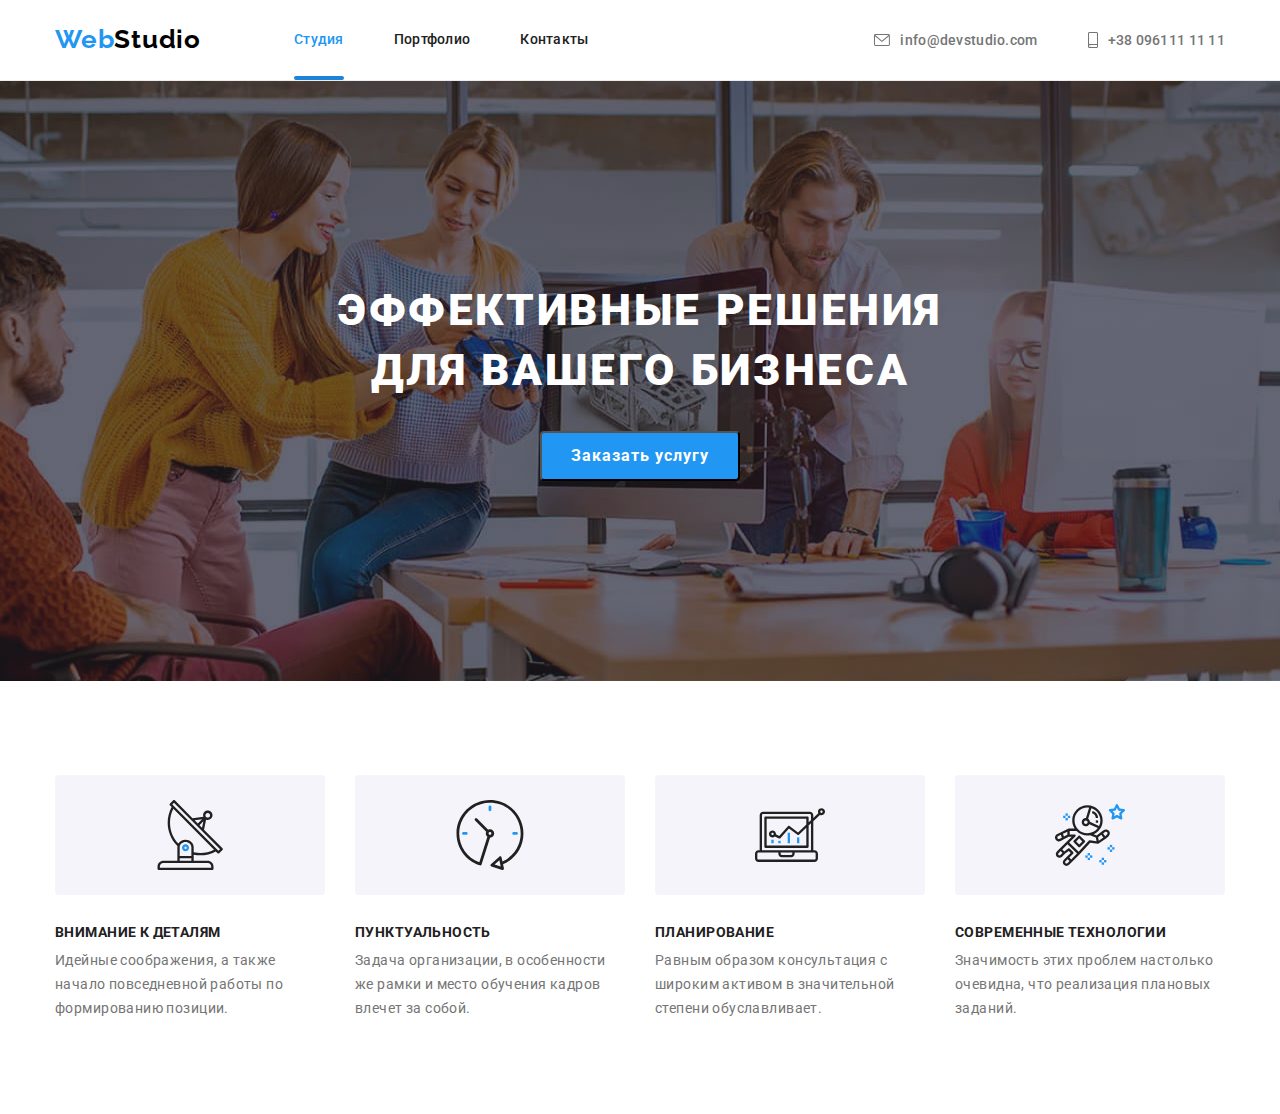
==== index.html @ c1d928cc "Save" ====
<!DOCTYPE html>
<html lang="en">
  <head>
    <meta charset="UTF-8" />
    <meta http-equiv="X-UA-Compatible" content="IE=edge" />
    <meta name="viewport" content="width=device-width, initial-scale=1.0" />
    <title>Студия</title>

    <!-- Стили шрифта -->

    <link rel="preconnect" href="https://fonts.googleapis.com" />
    <link rel="preconnect" href="https://fonts.gstatic.com" crossorigin />
    <link
      href="https://fonts.googleapis.com/css2?family=Raleway:wght@700&family=Roboto:wght@400;500;700;900&display=swap"
      rel="stylesheet"
    />

    <link rel="stylesheet" href="./css/main.min.css" />
    <!-- Стили шрифта -->
  </head>
  <body>
    <header class="header">
      <div class="header__box container">
        <a class="header__website" href="./index.html"
          >Web<span class="header__logo">Studio</span></a
        >
        <button
          class="menu-btn"
          type="button"
          aria-label="кнопка меню"
          aria-expanded="false"
          data-menu-button
        >
          <svg class="menu-btn__icon" width="44" height="44">
            <use
              class="menu-btn__icon-open"
              href="./images/icons.svg#icon-menu"
            ></use>
            <use
              class="menu-btn__icon-close"
              href="./images/icons.svg#icon-close"
            ></use>
          </svg>
        </button>
        <nav class="site-nav">
          <ul class="site-nav__list">
            <li class="site-nav__item">
              <a class="site-nav__link current" href="./index.html">Студия</a>
            </li>
            <li class="site-nav__item">
              <a class="site-nav__link" href="./portfolio.html">Портфолио</a>
            </li>
            <li class="site-nav__item">
              <a class="site-nav__link" href="Контакты">Контакты</a>
            </li>
          </ul>
        </nav>
        <ul class="site-nav__wrapper">
          <li class="site-nav__contacts">
            <a class="site-nav__contact--info" href="mailto:info@devstudio.com">
              <svg class="site-nav__contact--icon" width="16px" height="12px">
                <use href="./images/icons.svg#icon-envelope"></use></svg
              >info@devstudio.com</a
            >
          </li>
          <li class="corection">
            <a class="site-nav__contact--info" href="tel:+380961111111">
              <svg class="site-nav__contact--icon" width="10px" height="16px">
                <use href="./images/icons.svg#icon-smartphone"></use>
              </svg>
              +38 096111 11 11</a
            >
          </li>
        </ul>
      </div>
    </header>
    <main>
      <section class="hero hero-image">
        <h1 class="hero__txt">Эффективные решения для вашего бизнеса</h1>
        <button type="button" class="hero__button" data-modal-open>
          Заказать услугу
        </button>
      </section>

      <section class="main">
        <div class="container">
          <ul class="main__list">
            <li class="main__item">
              <a class="main__thumb">
                <svg class="main__icon">
                  <use href="./images/icons.svg#icon-group"></use>
                </svg>
              </a>
              <h3 class="main__title">Внимание к деталям</h3>
              <p class="main__description">
                Идейные соображения, а также начало повседневной работы по
                формированию позиции.
              </p>
            </li>
            <li class="main__item">
              <a class="main__thumb">
                <svg class="main__icon">
                  <use href="./images/icons.svg#icon-clock"></use>
                </svg>
              </a>
              <h3 class="main__title">Пунктуальность</h3>
              <p class="main__description">
                Задача организации, в особенности же рамки и место обучения
                кадров влечет за собой.
              </p>
            </li>
            <li class="main__item">
              <a class="main__thumb">
                <svg class="main__icon">
                  <use href="./images/icons.svg#icon-diagram-1"></use>
                </svg>
              </a>
              <h3 class="main__title">Планирование</h3>
              <p class="main__description">
                Равным образом консультация с широким активом в значительной
                степени обуславливает.
              </p>
            </li>
            <li class="main__item">
              <a class="main__thumb">
                <svg class="main__icon">
                  <use href="./images/icons.svg#icon-astronaut-1"></use>
                </svg>
              </a>
              <h3 class="main__title">Современные технологии</h3>
              <p class="main__description">
                Значимость этих проблем настолько очевидна, что реализация
                плановых заданий.
              </p>
            </li>
          </ul>
        </div>
      </section>

      <!-- <section class="what-doing section1">
        <div class="container">
          <h2 class="what-doing__title">Чем мы занимаемся</h2>
          <ul class="what-doing__list">
            <li class="what-doing__item">
              <div class="what-doing__box">
                <img
                  class="images"
                  src="./images/box1.jpg "
                  width="370"
                  height="294"
                  alt="Пример1"
                />
                <div class="what-doing__wrapper">
                  <h2 class="what-doing__meta">Десктопные приложения</h2>
                </div>
              </div>
            </li>
            <li class="what-doing__item">
              <div class="what-doing__box">
                <img
                  src="./images/box2.jpg"
                  width="370"
                  height="294"
                  alt="пример2"
                />
                <div class="what-doing__wrapper">
                  <h2 class="what-doing__meta">Мобильные приложения</h2>
                </div>
              </div>
            </li>
            <li class="what-doing__item">
              <div class="what-doing__box">
                <img
                  src="./images/box3.jpg"
                  width="370"
                  height="294"
                  alt="пример3"
                />
                <div class="what-doing__wrapper">
                  <h2 class="what-doing__meta">Дизайнерские решения</h2>
                </div>
              </div>
            </li>
          </ul>
        </div>
      </section> -->
      <!-- <section class="section team">
        <div class="container">
          <h2 class="team__title">Наша Команда</h2>
          <ul class="team__list">
            <li class="team__item">
              <img
                src="./images/img1.jpg"
                width="270"
                height="260"
                alt="Портфолио1"
              />
              <div class="team__box">
                <h3 class="team__name">Игорь Демьяненко</h3>
                <p class="team__skill">Product Desinger</p>
                <ul class="team__card">
                  <li class="team-card__item">
                    <a href="" class="team-card__link">
                      <svg class="team-card__icons">
                        <use href="./images/icons.svg#icon-instagram"></use>
                      </svg>
                    </a>
                  </li>
                  <li class="team-card__item">
                    <a href="" class="team-card__link">
                      <svg class="team-card__icons">
                        <use href="./images/icons.svg#icon-twitter"></use>
                      </svg>
                    </a>
                  </li>
                  <li class="team-card__item">
                    <a href="" class="team-card__link">
                      <svg class="team-card__icons">
                        <use href="./images/icons.svg#icon-facebook"></use>
                      </svg>
                    </a>
                  </li>
                  <li class="team-card__item">
                    <a href="" class="team-card__link">
                      <svg class="team-card__icons">
                        <use href="./images/icons.svg#icon-linkedin"></use>
                      </svg>
                    </a>
                  </li>
                </ul>
              </div>
            </li>
            <li class="team__item">
              <img
                src="./images/img.jpg"
                width="270"
                height="260"
                alt="портфолио2"
              />
              <div class="team__box">
                <h3 class="team__name">Ольга Репина</h3>
                <p class="team__skill">Frontend Developer</p>
                <ul class="team__card">
                  <li class="team-card__item">
                    <a href="" class="team-card__link">
                      <svg class="team-card__icons">
                        <use href="./images/icons.svg#icon-instagram"></use>
                      </svg>
                    </a>
                  </li>
                  <li class="team-card__item">
                    <a href="" class="team-card__link">
                      <svg class="team-card__icons">
                        <use href="./images/icons.svg#icon-twitter"></use>
                      </svg>
                    </a>
                  </li>
                  <li class="team-card__item">
                    <a href="" class="team-card__link">
                      <svg class="team-card__icons">
                        <use href="./images/icons.svg#icon-facebook"></use>
                      </svg>
                    </a>
                  </li>
                  <li class="team-card__item">
                    <a href="" class="team-card__link">
                      <svg class="team-card__icons">
                        <use href="./images/icons.svg#icon-linkedin"></use>
                      </svg>
                    </a>
                  </li>
                </ul>
              </div>
            </li>
            <li class="team__item">
              <img
                src="./images/img2.jpg"
                width="270"
                height="260"
                alt="Портфолио3"
              />
              <div class="team__box">
                <h3 class="team__name">Николай Тарасов</h3>
                <p class="team__skill">Marketing</p>
                <ul class="team__card">
                  <li class="team-card__item">
                    <a href="" class="team-card__link">
                      <svg class="team-card__icons">
                        <use href="./images/icons.svg#icon-instagram"></use>
                      </svg>
                    </a>
                  </li>
                  <li class="team-card__item">
                    <a href="" class="team-card__link">
                      <svg class="team-card__icons">
                        <use href="./images/icons.svg#icon-twitter"></use>
                      </svg>
                    </a>
                  </li>
                  <li class="team-card__item">
                    <a href="" class="team-card__link">
                      <svg class="team-card__icons">
                        <use href="./images/icons.svg#icon-facebook"></use>
                      </svg>
                    </a>
                  </li>
                  <li class="team-card__item">
                    <a href="" class="team-card__link">
                      <svg class="team-card__icons">
                        <use href="./images/icons.svg#icon-linkedin"></use>
                      </svg>
                    </a>
                  </li>
                </ul>
              </div>
            </li>
            <li class="team__item">
              <img
                src="./images/img3.jpg"
                width="270"
                height="260"
                alt="портфолио4"
              />
              <div class="team__box">
                <h3 class="team__name">Михаил Ермакoв</h3>
                <p class="team__skill">UI Designer</p>
                <ul class="team__card">
                  <li class="team-card__item">
                    <a href="" class="team-card__link">
                      <svg class="team-card__icons">
                        <use href="./images/icons.svg#icon-instagram"></use>
                      </svg>
                    </a>
                  </li>
                  <li class="team-card__item">
                    <a href="" class="team-card__link">
                      <svg class="team-card__icons">
                        <use href="./images/icons.svg#icon-twitter"></use>
                      </svg>
                    </a>
                  </li>
                  <li class="team-card__item">
                    <a href="" class="team-card__link">
                      <svg class="team-card__icons">
                        <use href="./images/icons.svg#icon-facebook"></use>
                      </svg>
                    </a>
                  </li>
                  <li class="team-card__item">
                    <a href="" class="team-card__link">
                      <svg class="team-card__icons">
                        <use href="./images/icons.svg#icon-linkedin"></use>
                      </svg>
                    </a>
                  </li>
                </ul>
              </div>
            </li>
          </ul>
        </div>
      </section> -->
      <!-- <section class="cliens company">
        <div class="container">
          <h2 class="company__title">Постоянные клиенты</h2>
          <ul class="company__list">
            <li class="company__item">
              <a class="company__link">
                <svg class="company__icon">
                  <use href="./images/icons.svg#icon-company1"></use></svg
              ></a>
            </li>
            <li class="company__item">
              <a class="company__link"
                ><svg class="company__icon">
                  <use href="./images/icons.svg#icon-company2"></use>
                </svg>
              </a>
            </li>
            <li class="company__item">
              <a class="company__link"
                ><svg class="company__icon">
                  <use href="./images/icons.svg#icon-company3"></use></svg
              ></a>
            </li>
            <li class="company__item">
              <a class="company__link"
                ><svg class="company__icon">
                  <use href="./images/icons.svg#icon-company4"></use></svg
              ></a>
            </li>
            <li class="company__item">
              <a class="company__link"
                ><svg class="company__icon">
                  <use href="./images/icons.svg#icon-company5"></use></svg
              ></a>
            </li>
            <li class="company__item">
              <a class="company__link">
                <svg class="company__icon">
                  <use href="./images/icons.svg#icon-company6"></use></svg
              ></a>
            </li>
          </ul>
        </div>
      </section> -->
    </main>
    <!-- <footer class="footer">
      <div class="footer-container">
        <div class="footer-nav">
          <a class="footer-nav__website" href="./index.html"
            >Web<span class="footer-nav__logo">Studio</span></a
          >

          <address class="adress">
            <p class="adress__location">г. Киев, пр-т Леси Украинки, 26</p>
            <ul class="adress__list">
              <li class="adress__item">
                <a class="adress__contact-info" href="mailto:info@example.com">
                  info@example.com</a
                >
              </li>
              <li class="adress__item">
                <a class="adress__contact-info" href="tel:+380991111111">
                  +38 099 111 11 11</a
                >
              </li>
            </ul>
          </address>
        </div>
        <div class="footer-join">
          <h2 class="footer__title">Присоединяйтесь</h2>
          <ul class="footer__item">
            <li class="footer__list">
              <a href="" class="footer__link">
                <svg class="footer__logo">
                  <use href="./images/icons.svg#icon-instagram"></use></svg
              ></a>
            </li>
            <li class="footer__list">
              <a href="" class="footer__link">
                <svg class="footer__logo">
                  <use href="./images/icons.svg#icon-twitter"></use></svg
              ></a>
            </li>
            <li class="footer__list">
              <a href="" class="footer__link">
                <svg class="footer__logo">
                  <use href="./images/icons.svg#icon-facebook"></use></svg
              ></a>
            </li>
            <li class="footer__list">
              <a href="" class="footer__link">
                <svg class="footer__logo">
                  <use href="./images/icons.svg#icon-linkedin"></use></svg
              ></a>
            </li>
          </ul>
        </div>
        <div class="section-sub">
          <h2 class="sub__title">Подпишитесь на рассылку</h2>
          <form class="sub__list-mail">
            <input
              type="text"
              class="sub__input"
              name="email"
              placeholder="E-mail"
            />

            <button type="submit" class="mail-btn">
              Подписаться
              <svg class="icon-send">
                <use href="./images/icons.svg#icon-send"></use>
              </svg>
            </button>
          </form>
        </div>
      </div>
    </footer> -->

    <!-- <div class="backdrop is-hidden" data-modal>
      <div class="modal">
        <button data-modal-close type="button" class="exit-btn">
          <svg class="ex-btn">
            <use href="./images/icons.svg#close-black-18dp-2-1-1"></use>
          </svg>
        </button>
        <form class="form">
          <p class="form-text">Оставьте свои данные, мы вам перезвоним</p>

          <label class="form-wrapper">
            <span class="form-label">Имя</span>
            <svg class="form-image">
              <use href="./images/icons.svg#person-black"></use>
            </svg>
            <input class="form-input" type="text" name="name" placeholder=" " />
          </label>

          <label class="form-wrapper">
            <span class="form-label">Телефон</span>
            <svg class="form-image">
              <use href="./images/icons.svg#phone-black"></use>
            </svg>
            <input class="form-input" type="tel" name="tel" placeholder=" " />
          </label>

          <label class="form-wrapper">
            <span class="form-label">Почта</span>
            <svg class="form-image">
              <use href="./images/icons.svg#email-black"></use>
            </svg>
            <input
              type="email"
              class="form-input"
              name="mail"
              placeholder=" "
            />
          </label>

          <label class="form-wrapper">
            <span class="form-label">Комментарий</span>
            <textarea
              class="textarea form-input"
              name="comments"
              rows="5"
              placeholder="Введите текст"
            ></textarea>
          </label>

          <label class="checkbox-label"
            ><input class="checkbox" type="checkbox" />
            <span class="checkbox-icon"></span>
            <span class="checkbox-style checkbox__description"
              >Соглашаюсь с рассылкой и принимаю</span
            >
            <span class="checkbox-color checkbox__description"
              >Условия договора</span
            >
          </label>

          <button class="btn-submit" type="submit">
            <span>Отправить</span>
          </button>
        </form>
      </div>
    </div> -->
    <div class="mobile-overlay" data-menu>
      <div class="mobile-menu">
        <nav class="mobile-nav">
          <ul class="mobile-nav_list">
            <li class="mobile-nav__item">
              <a class="mobile-nav__link current" href="./index.html">Студия</a>
            </li>
            <li class="mobile-nav__item">
              <a class="mobile-nav__link" href="./portfolio.html">Портфолио</a>
            </li>
            <li class="mobile-nav__item">
              <a class="mobile-nav__link" href="Контакты">Контакты</a>
            </li>
          </ul>
        </nav>
        <div class="mobile-contacts">
          <a class="mobile-contacts__link" href="tel:+380961111111"
            >+38 096 111 11 11</a
          >
          <a
            class="mobile-contacts__link mobile-contacts__email"
            href="mailto:info@devstudio.com"
            >info@devstudio.com</a
          >
        </div>
        <div>
          <a
            href=""
            class="mobile-menu__social-link mobile-menu__social-link-before"
            >Instagram</a
          >
          <a
            href=""
            class="mobile-menu__social-link mobile-menu__social-link-before"
            >Twitter</a
          >
          <a
            href=""
            class="mobile-menu__social-link mobile-menu__social-link-before"
            >Facebook</a
          >
          <a href="" class="mobile-menu__social-link">Linkedin</a>
        </div>
      </div>
    </div>

    <script src="./js/modal.js"></script>
    <script src="./js/open-close.js"></script>
  </body>
  <!--  -->
</html>
---- css/main.min.css ----
/*! modern-normalize v1.1.0 | MIT License | https://github.com/sindresorhus/modern-normalize */*,::before,::after{box-sizing:border-box}html{line-height:1.15;-webkit-text-size-adjust:100%;-moz-tab-size:4;tab-size:4}body{margin:0;font-family:system-ui,-apple-system,"Segoe UI",Roboto,Helvetica,Arial,sans-serif,"Apple Color Emoji","Segoe UI Emoji"}hr{height:0;color:inherit}abbr[title]{text-decoration:underline dotted}b,strong{font-weight:bolder}code,kbd,samp,pre{font-family:ui-monospace, SFMono-Regular, Consolas, 'Liberation Mono', Menlo, monospace;font-size:1em}small{font-size:80%}sub,sup{font-size:75%;line-height:0;position:relative;vertical-align:baseline}sub{bottom:-0.25em}sup{top:-0.5em}table{text-indent:0;border-color:inherit}button,input,optgroup,select,textarea{font-family:inherit;font-size:100%;line-height:1.15;margin:0}button,select{text-transform:none}button,[type='button'],[type='reset'],[type='submit']{-webkit-appearance:button}::-moz-focus-inner{border-style:none;padding:0}:-moz-focusring{outline:1px dotted ButtonText}:-moz-ui-invalid{box-shadow:none}legend{padding:0}progress{vertical-align:baseline}::-webkit-inner-spin-button,::-webkit-outer-spin-button{height:auto}[type='search']{-webkit-appearance:textfield;outline-offset:-2px}::-webkit-search-decoration{-webkit-appearance:none}::-webkit-file-upload-button{-webkit-appearance:button;font:inherit}summary{display:list-item}h1,h2,h3,h4,p,ul,body{margin:0px;padding:0px}img{display:block}ul{list-style-type:none}a{text-decoration:none}input,textarea{outline:none}body{font-family:"Roboto",sans-serif;font-weight:400;color:#757575}@media screen and (min-width: 0px) and (max-width: 767px){.site-nav{display:none}}@media screen and (min-width: 768px){.site-nav{margin-left:88px}}@media screen and (min-width: 1200px){.site-nav{margin-left:93px}}@media screen and (min-width: 0px) and (max-width: 767px){.site-nav__wrapper{display:none}}@media screen and (min-width: 768px) and (max-width: 1199px){.site-nav__wrapper{display:flex;flex-direction:column;margin-left:auto}}@media screen and (min-width: 1200px){.site-nav__wrapper{display:flex;align-items:center;margin-left:auto}}.site-nav__contacts{margin-left:auto}.site-nav__contact--icon{margin-right:10px;cursor:pointer;fill:currentColor}.site-nav__list{display:flex;align-items:center}.site-nav__item{position:relative;margin-right:50px}.site-nav__item:last-child{margin-right:0}.site-nav__contact--info{display:inline-flex;font-weight:500;letter-spacing:0.02em;color:#757575;align-items:center;transition:color 250ms cubic-bezier(0.4, 0, 0.2, 1)}@media screen and (min-width: 768px){.site-nav__contact--info{font-size:12px;line-height:calc(12 / 14)}}@media screen and (min-width: 1200px){.site-nav__contact--info{display:inline-flex;padding-top:32px;padding-bottom:32px;font-size:14px;line-height:calc(14 / 16)}}.site-nav__contact--info:hover,.site-nav__contact--info:active{color:#2196f3}@media screen and (min-width: 768px) and (max-width: 1199px){.corection{padding-top:10px}}@media screen and (min-width: 1200px){.corection{margin-left:50px}}.site-nav__link.current::before{position:absolute;bottom:-1%;content:'';display:inline-block;background-color:#1c84d8;color:#2196f3;border-radius:2px;width:100%;height:4px}.site-nav__link.current{color:#2196f3}.site-nav__link{position:relative;text-decoration:none;font-weight:500;font-size:14px;line-height:1.1;letter-spacing:0.02em;color:#212121;display:block;padding-top:32px;padding-bottom:32px;transition:color 250ms cubic-bezier(0.4, 0, 0.2, 1)}.site-nav__link:focus{color:#2196f3}.site-nav__link:hover{color:#2196f3}.site-nav__link:active{color:#2196f3}@media screen and (min-width: 0px) and (max-width: 767px){.hero-image{background-image:linear-gradient(to right, rgba(47,48,58,0.4), rgba(47,48,58,0.4)),url(../images/background480.jpg);background-color:#757575;background-repeat:no-repeat;background-position:center;background-size:cover}}@media screen and (min-width: 768px){.hero-image{background-image:linear-gradient(to right, rgba(47,48,58,0.4), rgba(47,48,58,0.4)),url(../images/background768.jpg);background-color:#757575;background-repeat:no-repeat;background-position:center;background-size:cover}}@media screen and (min-width: 1200px){.hero-image{background-image:linear-gradient(to right, rgba(47,48,58,0.4), rgba(47,48,58,0.4)),url(../images/background.jpg);background-color:#757575}}.hero{max-width:1600px;padding-top:200px;padding-bottom:200px;margin-left:auto;margin-right:auto}.hero__txt{font-weight:900;text-align:center;letter-spacing:0.06em;text-transform:uppercase;color:#fff;max-width:696px;margin:auto}@media screen and (min-width: 0px) and (max-width: 767px){.hero__txt{width:360px;font-size:26px;line-height:calc(42 / 26)}}@media screen and (min-width: 768px){.hero__txt{width:360px;font-size:26px;line-height:calc(42 / 26)}}@media screen and (min-width: 1200px){.hero__txt{width:696px;font-size:44px;line-height:1.36}}.hero__button{font-weight:700;font-size:16px;line-height:1.6;text-align:center;display:block;letter-spacing:0.06em;background:#2196f3;color:#fff;border-radius:4px;margin-left:auto;margin-right:auto;margin-top:30px;width:200px;height:50px;transition:background-color 250ms cubic-bezier(0.4, 0, 0.2, 1),box-shadow 250ms cubic-bezier(0.4, 0, 0.2, 1);cursor:pointer}.hero__button:hover,.hero__button:focus{background:#1c84d8}.main__description{font-weight:400;font-size:14px;line-height:1.7;letter-spacing:0.03em;color:#757575}@media screen and (min-width: 480px){.main__description{margin-bottom:30px}.main__description:last-child{margin-bottom:0px}}.main__title{display:block;text-transform:uppercase;font-weight:700;font-size:14px;line-height:1.1;letter-spacing:0.03em;margin-bottom:9px;color:#212121}@media screen and (min-width: 0px) and (max-width: 767px){.main__title{text-align:center}}@media screen and (min-width: 0px) and (max-width: 767px){.main{padding-top:30px;padding-bottom:60px}}@media screen and (min-width: 768px){.main{padding-top:60px;padding-bottom:60px}}@media screen and (min-width: 1200px){.main{padding-top:94px;padding-bottom:94px}}@media screen and (min-width: 480px){.main__list{justify-content:center}}@media screen and (min-width: 768px){.main__list{display:flex;flex-wrap:wrap;justify-content:center}}@media screen and (min-width: 1200px){.main__list{display:flex}}.main__thumb{margin-bottom:30px;align-items:center;justify-content:center;background:#f5f4fa;border-radius:4px}@media screen and (min-width: 0px) and (max-width: 767px){.main__thumb{display:flex;width:100%;height:120px;margin-top:30px}}@media screen and (min-width: 768px){.main__thumb{width:354px;height:120px;display:flex}}@media screen and (min-width: 1200px){.main__thumb{width:270px;height:120px;display:flex}}.main__icon{width:70px;height:70px}@media screen and (min-width: 768px) and (max-width: 1199px){.main__item{width:354px;margin-right:30px}.main__item:nth-child(2){margin-right:0px}.main__item:last-child{margin-right:0px}}@media screen and (min-width: 1200px){.main__item{width:270px;margin-right:30px}.main__item:last-child{margin-right:0px}}.main-container{padding-top:94px;padding-bottom:94px}.btn-submit{display:block;width:200px;height:50px;font-family:"Roboto",sans-serif;font-weight:700;font-size:16px;line-height:1.87;align-items:center;justify-content:center;letter-spacing:0.06em;color:#fff;background:#2196f3;box-shadow:0px 4px 4px rgba(0,0,0,0.15);border-radius:4px;margin-left:auto;margin-right:auto;transition:background-color 250ms cubic-bezier(0.4, 0, 0.2, 1),box-shadow 250ms cubic-bezier(0.4, 0, 0.2, 1);cursor:pointer}.btn-submit:hover,.btn-submit:focus{background:#1c84d8}.exit-btn{position:absolute;top:8px;right:8px;width:30px;height:30px;background:#ffffff;border:1px solid rgba(0,0,0,0.1);box-sizing:border-box;border-radius:50%;cursor:pointer;background-repeat:no-repeat;background-position:center;display:flex;align-items:center}.exit-btn:hover,.exit-btn:focus{fill:#2196f3}.ex-btn{height:18px;width:18px;transition:fill 250ms cubic-bezier(0.4, 0, 0.2, 1)}.btn{font-weight:700;font-size:16px;line-height:1.6;text-align:center;display:block;letter-spacing:0.06em;background:#2196f3;color:#fff;border-radius:4px;margin-left:auto;margin-right:auto;margin-top:30px;width:200px;height:50px;transition:background-color 250ms cubic-bezier(0.4, 0, 0.2, 1),box-shadow 250ms cubic-bezier(0.4, 0, 0.2, 1);cursor:pointer}.btn:hover,.btn:focus{background:#1c84d8}.mail-btn{position:relative;width:200px;height:50px;font-weight:700;font-size:16px;line-height:1.6;letter-spacing:0.06em;background:#2196f3;color:#fff;border-radius:4px;margin-left:12px;transition:background-color 250ms cubic-bezier(0.4, 0, 0.2, 1),box-shadow 250ms cubic-bezier(0.4, 0, 0.2, 1);cursor:pointer;display:inline-flex;align-items:center;justify-content:center}.mail-btn:hover,.mail-btn:focus{background:#1c84d8}.backdrop{position:fixed;top:0;left:0;width:100%;height:100%;background-color:rgba(0,0,0,0.2);transition:opacity 250ms cubic-bezier(0.4, 0, 0.2, 1),visibility 250ms cubic-bezier(0.4, 0, 0.2, 1)}.backdrop.is-hidden{visibility:hidden;opacity:0;pointer-events:none}.modal{position:absolute;top:50%;left:50%;transform:translate(-50%, -50%);width:528px;height:581px;background:#ffffff;box-shadow:0px 1px 3px rgba(0,0,0,0.12),0px 1px 1px rgba(0,0,0,0.14),0px 2px 1px rgba(0,0,0,0.2);border-radius:4px;padding:40px}.what-doing__list{display:flex}.what-doing__item{flex-basis:calc(100% / 3 - 30px)}.what-doing__item:not(:first-child){margin-left:30px}.what-doing__box{position:relative}.what-doing__wrapper{position:absolute;left:0;bottom:0;width:370px;height:70px;background:rgba(47,48,58,0.8);display:flex;justify-content:center;align-items:center}.what-doing__title{font-weight:700;font-size:36px;line-height:1.2;text-align:center;letter-spacing:0.03em;margin-bottom:50px;color:#212121}.what-doing__meta{font-family:"Roboto",sans-serif;font-weight:700;font-size:14px;line-height:1.1;letter-spacing:0.03em;text-transform:uppercase;margin-bottom:20px;color:#fff}.team__title{font-weight:700;font-size:36px;line-height:1.2;text-align:center;letter-spacing:0.03em;margin-bottom:50px;color:#212121}.team__list{background:#f5f4fa;display:flex}.team__name{font-weight:500;font-size:16px;line-height:1.2;text-align:center;letter-spacing:0.03em;margin-bottom:9px;color:#212121}.team__skill{text-align:center}.team-card__icons{width:20px;height:20px;cursor:pointer}.team__card{display:flex;margin-top:16px;width:206px;height:44px}.team-card__link{display:flex;align-items:center;justify-content:center;width:44px;height:44px;border-radius:50%;fill:#afb1b8;transition:background-color 250ms cubic-bezier(0.4, 0, 0.2, 1),fill 250ms cubic-bezier(0.4, 0, 0.2, 1)}.team-card__link:hover,.team-card__link:focus{background-color:#2196f3;fill:#fff}.team-card__item{width:44px;height:44px;margin-right:10px;border-radius:50% 50%;cursor:pointer}.team-card__item:last-child{margin-right:0}.team__box{padding:30px;border-radius:0px 0px 4px 4px}.team__item{background:#ffffff;box-shadow:0px 1px 3px rgba(0,0,0,0.12),0px 1px 1px rgba(0,0,0,0.14),0px 2px 1px rgba(0,0,0,0.2);border-radius:0px 0px 4px 4px}.team__item:not(:last-child){margin-right:30px}.company__title{font-weight:700;font-size:36px;line-height:1.2;text-align:center;letter-spacing:0.03em;margin-bottom:50px;color:#212121}.company__list{display:flex}.company__item{width:170px;height:92px;margin-right:30px;border:1px solid #afb1b8;box-sizing:border-box;border-radius:4px;fill:#afb1b8;cursor:pointer;display:flex;justify-content:center;align-items:center;transition:border-color 250ms cubic-bezier(0.4, 0, 0.2, 1)}.company__item:last-child{margin-right:0px}.company__item:hover,.company__item:focus{fill:#2196f3;border-color:#2196f3}.company__icon{width:106px;height:60px;color:currentColor;transition:fill 250ms cubic-bezier(0.4, 0, 0.2, 1)}.company__link{display:flex;width:100%;height:100%;justify-content:center;align-items:center;color:currentColor;cursor:pointer;transition:border-color 250ms cubic-bezier(0.4, 0, 0.2, 1)}.company__link:hover,.company__link:focus{fill:#2196f3;border-color:#2196f3}.owerlay-txt{position:absolute;top:0;left:0;display:flex;width:100%;height:100%;align-items:center;justify-content:center;font-family:"Roboto",sans-serif;font-weight:400;font-size:18px;line-height:1.55;letter-spacing:0.03em;padding:63px 24px;color:#fff;background-color:rgba(33,150,243,0.9);transform:translateY(100%);transition:transform 250ms cubic-bezier(0.4, 0, 0.2, 1)}.owerlay-thumb{position:relative;overflow:hidden}.container{padding-left:15px;padding-right:15px;margin-right:auto;margin-left:auto}@media screen and (min-width: 480px){.container{width:480px}}@media screen and (min-width: 768px){.container{width:768px}}@media screen and (min-width: 1200px){.container{width:1200px}}.cliens{padding-top:94px;padding-bottom:94px}.section1{padding-bottom:94px}.team{background:#f5f4fa;padding-top:94px;padding-bottom:94px}.header{border-bottom:1px solid #ececec}@media screen and (max-width: 767px){.header__box{display:flex;justify-content:space-between;align-items:center;padding-top:16px;padding-bottom:16px}}@media screen and (min-width: 768px){.header__box{align-items:center;display:flex}}.header__website{font-family:"Raleway",sans-serif;font-weight:700;font-size:26px;line-height:1.2;letter-spacing:0.03em;color:#2196f3}.header__logo{font-family:"Raleway",sans-serif;text-decoration:none;font-weight:700;font-size:26px;line-height:1.2;letter-spacing:0.03em;color:#000000}.adress__location{font-family:"Roboto",sans-serif;font-weight:400;font-size:14px;line-height:1.7;letter-spacing:0.03em;margin-bottom:9px;color:#fff}.adress{font-style:normal;margin-top:20px}.adress__list{margin-bottom:9px}.adress__list:last-child{margin-bottom:0px}.adress__item{margin-bottom:9px}.adress__item:last-child{margin-bottom:0px}.adress__contact-info{font-weight:400;font-size:14px;line-height:1.4;letter-spacing:0.02m;color:rgba(255,255,255,0.6);transition:color 250ms cubic-bezier(0.4, 0, 0.2, 1)}.adress__contact-info:hover,.adress__contact-info:focus{color:#2196f3}.footer__title{font-family:"Roboto",sans-serif;font-weight:700;font-size:14px;line-height:1.1;letter-spacing:0.03em;text-transform:uppercase;margin-bottom:20px;color:#fff}.footer{background:#2f303a;padding-top:60px;padding-bottom:60px}.footer-join{margin-left:70px}.footer-nav__website{font-family:"Raleway",sans-serif;font-weight:700;font-size:26px;line-height:1.2;letter-spacing:0.03em;color:#2196f3}.footer-nav__logo{font-family:"Raleway",sans-serif;text-decoration:none;font-weight:700;font-size:26px;line-height:0.8;letter-spacing:0.03em;color:#fff}.footer__item{display:flex;margin-top:20px}.footer__logo{width:20px;height:20px;display:block;fill:#fff}.footer__link{display:flex;justify-content:center;align-items:center;width:44px;height:44px;background:rgba(255,255,255,0.1);border-radius:50%;cursor:pointer;transition:background-color 250ms cubic-bezier(0.4, 0, 0.2, 1)}.footer__link:hover,.footer__link:active{background-color:#2196f3}.footer__list{margin-right:10px}.footer__list:nth-child(4){margin-right:0px}.footer-container{width:1200px;padding-left:15px;padding-right:15px;margin-right:auto;margin-left:auto;display:flex;align-items:baseline}.section-sub{margin-left:93px}.sub__title{font-family:"Roboto",sans-serif;font-weight:700;font-size:14px;line-height:1.1;letter-spacing:0.03em;text-transform:uppercase;margin-bottom:20px;color:#fff}.icon-send{position:relative;left:10px;width:24px;height:24px;display:block;fill:#fff}.sub__list-mail{display:flex;width:570px;height:86px}.icon-link{display:block}.sub__input{width:358px;height:50px;color:var(--color-white);border:1px solid rgba(255,255,255,0.3);box-sizing:border-box;filter:drop-shadow(0px 4px 4px rgba(0,0,0,0.15));border-radius:4px;background-color:transparent;padding:16px 12px;transition:border-color 250ms cubic-bezier(0.4, 0, 0.2, 1)}.sub__input:focus{border:1px solid #2196f3}.main-button__container{padding-top:94px;padding-bottom:94px}.main-button__list{display:flex;justify-content:center;margin-bottom:50px}.main-button__item{background:#f5f4fa;border-radius:4px;margin-right:8px;cursor:pointer}.main-button__item:not(:last-child){margin-right:8px}.main-button__button{background-color:#f5f4fa;font-family:"Roboto",sans-serif;font-weight:500;font-size:16px;line-height:1.6;text-align:center;letter-spacing:0.03em;border-radius:4px;cursor:pointer;padding:6px 22px;border:1px solid #eeeeee;transition:background-color 250ms cubic-bezier(0.4, 0, 0.2, 1),box-shadow 250ms cubic-bezier(0.4, 0, 0.2, 1),color 250ms cubic-bezier(0.4, 0, 0.2, 1),border 250ms cubic-bezier(0.4, 0, 0.2, 1)}.main-button__button:focus,.main-button__button:hover{color:#fff;background:#2196f3;box-shadow:0px 3px 1px rgba(0,0,0,0.1),0px 1px 2px rgba(0,0,0,0.08),0px 2px 2px rgba(0,0,0,0.12);border-color:#2196f3}.main-button__current{background-color:#2196f3;color:#fff}.portfolio-list{background:#ffffff;box-sizing:border-box;display:flex;flex-wrap:wrap;margin-left:-30px;margin-top:-30px;flex-basis:calc(100% / 3 - 30px)}.portfolio-list__item{margin-left:30px;margin-top:30px;flex-basis:calc((100% - 90px) / 3);transition:box-shadow 250ms cubic-bezier(0.4, 0, 0.2, 1)}.portfolio-list__item:hover,.portfolio-list__item:focus{box-shadow:0px 1px 1px rgba(0,0,0,0.12),0px 4px 4px rgba(0,0,0,0.06),1px 4px 6px rgba(0,0,0,0.16)}.portfolio-list__card{display:block;transition:box-shadow 250ms cubic-bezier(0.4, 0, 0.2, 1)}.portfolio-list__card:hover .owerlay-txt{transform:translateY(0%)}.description{border-left:1px solid #eeeeee;border-bottom:1px solid #eeeeee;border-right:1px solid #eeeeee;padding-top:20px;padding-right:24px;padding-bottom:20px;padding-left:24px}.description__info{font-weight:700;font-size:18px;line-height:2;margin-bottom:4px;color:#212121}.description__sentence{font-weight:400;font-size:16px;line-height:1.9;letter-spacing:0.03em;color:#757575}.form{margin-right:auto;margin-left:auto}.form-input{width:448px;height:40px;margin-bottom:10px;border:1px solid rgba(33,33,33,0.2);box-sizing:border-box;border-radius:4px;padding-left:40px;transition:border-color 250ms cubic-bezier(0.4, 0, 0.2, 1)}.form-input:focus-within>.form-image{fill:#2196f3}.form-wrapper{position:relative;display:flex;flex-direction:column}.form-wrapper:focus-within>.form-image{fill:#2196f3}.form-wrapper:focus-within>.form-input{border:1px solid #2196f3;box-sizing:border-box;border-radius:4px}.form-image{position:absolute;top:44%;left:4.25%;width:18px;height:18px;transition:fill 250ms var(--transition-timing-func)}.form-label{font-family:var(--font-style);font-weight:var(--font-weight);font-size:12px;line-height:1.16;letter-spacing:0.01em;color:var(--main-color);margin-bottom:4px}.form-text{font-family:var(--font-style);font-weight:700;font-size:20px;line-height:1.15;text-align:center;letter-spacing:0.03em;margin-bottom:12px;color:var(--second-color)}.textarea{width:448px;height:120px;padding:12px 16px;font-size:14px;line-height:1.14;letter-spacing:0.01em}.textarea::placeholder{color:rgba(117,117,117,0.5)}.checkbox{--webkit-appearance: none;--moz-appeance: none;appearance:none;position:absolute}.checkbox:checked+.checkbox-icon{background-image:url(../images/iconcheck.svg)}.checkbox-label{white-space:nowrap;display:block;margin-left:31px;margin-bottom:30px;cursor:pointer}.checkbox-icon{position:absolute;left:52px;bottom:135px;display:inline-block;width:16px;height:15px;background-color:#ffffff;background-image:url(../images/Vector.svg)}.checkbox__description{font-weight:400;font-size:14px;line-height:1.7;letter-spacing:0.03em;color:#757575}.checkbox-color{color:#2196f3;display:inline;text-decoration:underline}textarea{resize:none;padding:12px 16px}.menu-btn{position:relative;display:inline-block;width:44px;height:44px;justify-content:center;background-color:transparent;border:transparent;outline:transparent;z-index:99;padding:0}.menu-btn.is-active .menu-btn__icon-open{opacity:0}.menu-btn.is-active .menu-btn__icon-close{opacity:1}@media screen and (min-width: 768px){.menu-btn{display:none}}.menu-btn__icon{width:44px;height:44px}.menu-btn__icon-open{opacity:1}.menu-btn__icon-open:hover{fill:#2196f3}.menu-btn__icon-open:focus{fill:#2196f3}.menu-btn__icon-close{opacity:0}.menu-btn__icon-close:hover{fill:#2196f3}.menu-btn__icon-close:focus{fill:#2196f3}.mobile-overlay{position:fixed;top:0;left:0;width:100vh;height:796px;margin-left:auto;margin-right:auto;z-index:10;transform:translateX(100%);transition:transform cubic-bezier(0.4, 0, 0.2, 1);visibility:hidden;pointer-events:none}.mobile-overlay.is-open{transform:translateX(0);visibility:visible;pointer-events:initial}@media screen and (min-width: 480px){.mobile-overlay{background-color:#ffffff;box-shadow:0px 4px 8px rgba(0,0,0,0.04),0px 2px 4px rgba(0,0,0,0.08),0px 1px 3px rgba(0,0,0,0.16)}}@media screen and (min-width: 768px){.mobile-overlay{display:none}}.mobile-menu{width:100%;height:796px;padding:40px;padding-right:0px}@media screen and (min-width: 480px), (max-width: 767px){.mobile-menu{background-color:#ffffff;box-shadow:0px 4px 8px rgba(0,0,0,0.04),0px 2px 4px rgba(0,0,0,0.08),0px 1px 3px rgba(0,0,0,0.16)}}.mobile-nav__item{margin-bottom:32px}.mobile-nav__item:last-child{margin-bottom:302px}.mobile-nav__link{font-family:"Roboto",sans-serif;font-weight:500;font-size:40px;line-height:calc(40 / 47);letter-spacing:0.02em;color:#212121}.mobile-nav__link.current{color:#2196f3}.mobile-contacts{display:flex;flex-direction:column;margin-bottom:64px}.mobile-contacts__link{font-family:"Roboto",sans-serif;font-weight:500;font-size:34px;line-height:calc(34 / 40);letter-spacing:0.02em;color:#2196f3;margin-bottom:32px}.mobile-contacts__link:last-child{margin-bottom:0px}.mobile-contacts__email{color:#757575;font-size:24px;line-height:calc(24 / 28)}.mobile-menu__social-link{font-family:"Roboto",sans-serif;font-weight:500;font-size:18px;line-height:calc(18 / 22);letter-spacing:0.02em;color:#2196f3;margin-right:20px}.mobile-menu__social-link:last-child{margin-right:0px}.mobile-menu__social-link-before{position:relative}.mobile-menu__social-link-before::before{position:absolute;top:50%;left:100%;content:'';display:inline-block;width:22px;border:1px solid #08070733;transform:rotate(90deg)}
/*# sourceMappingURL=main.min.css.map */
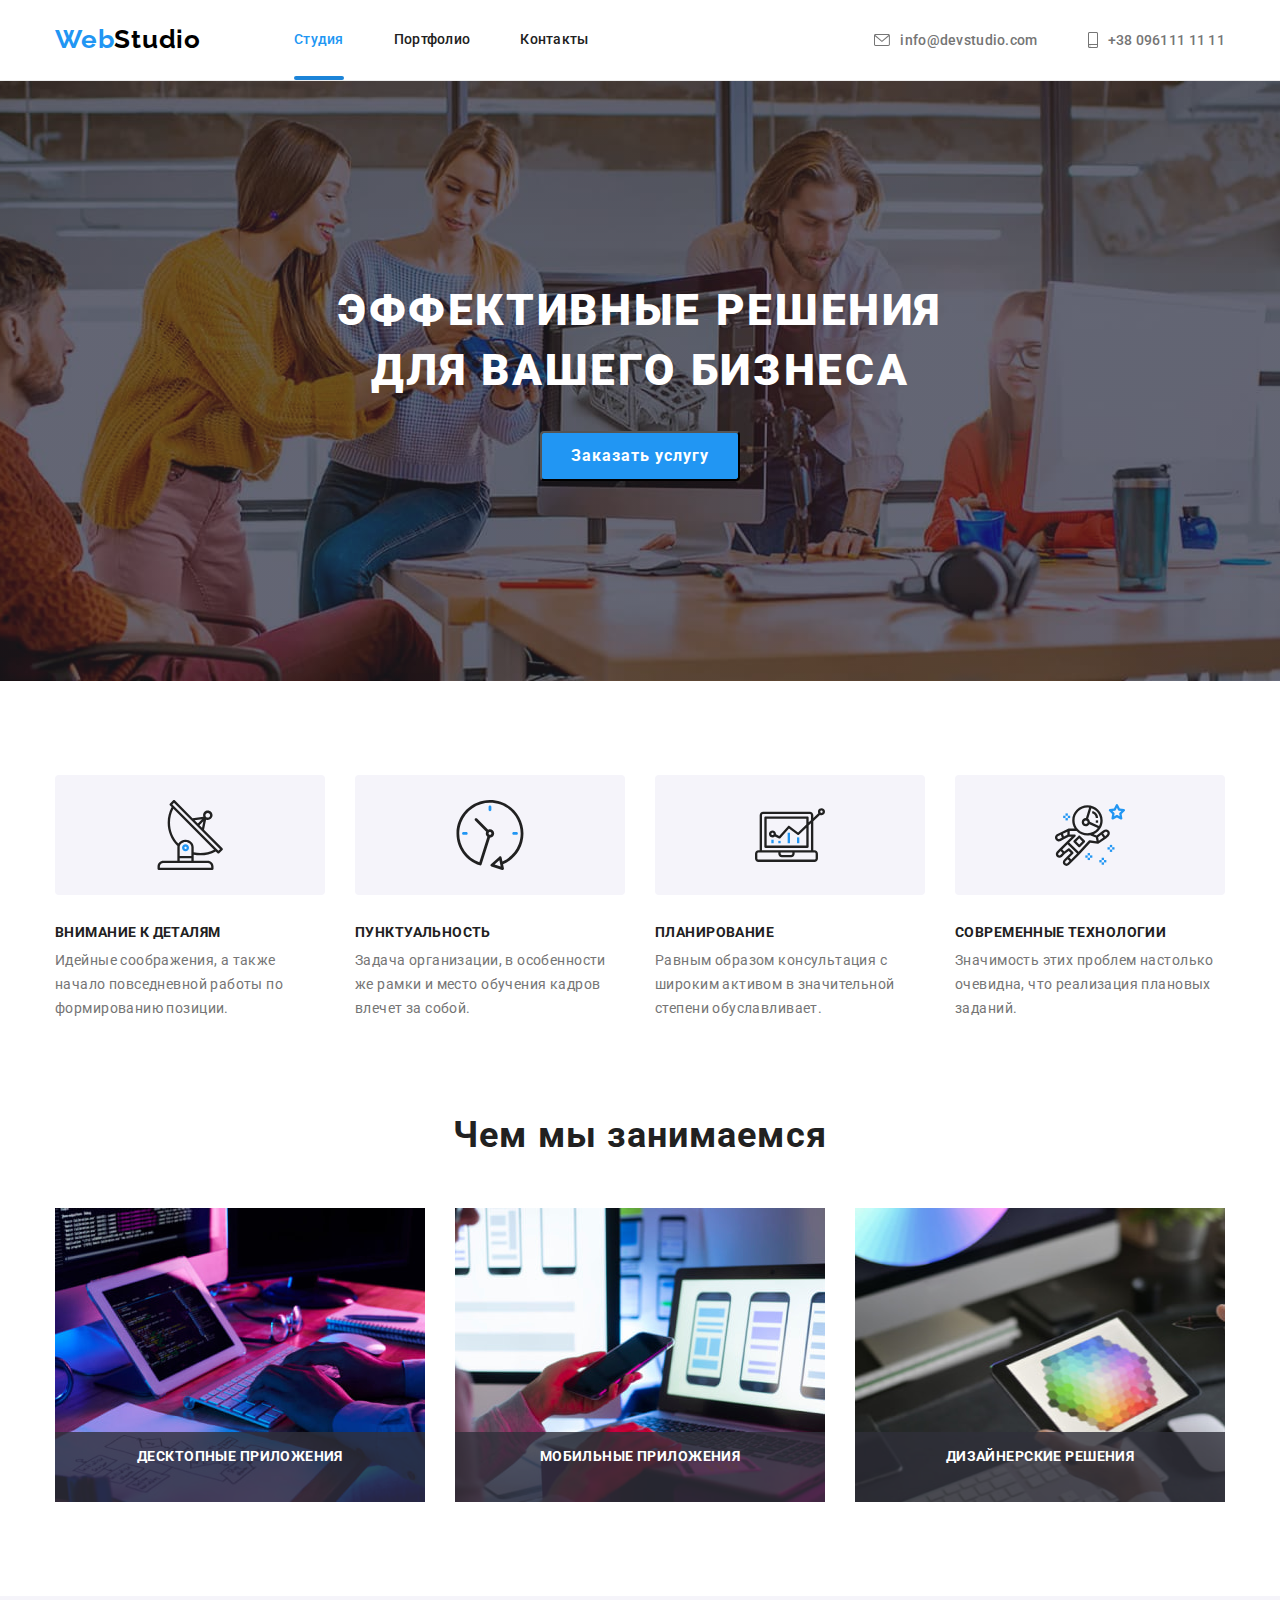
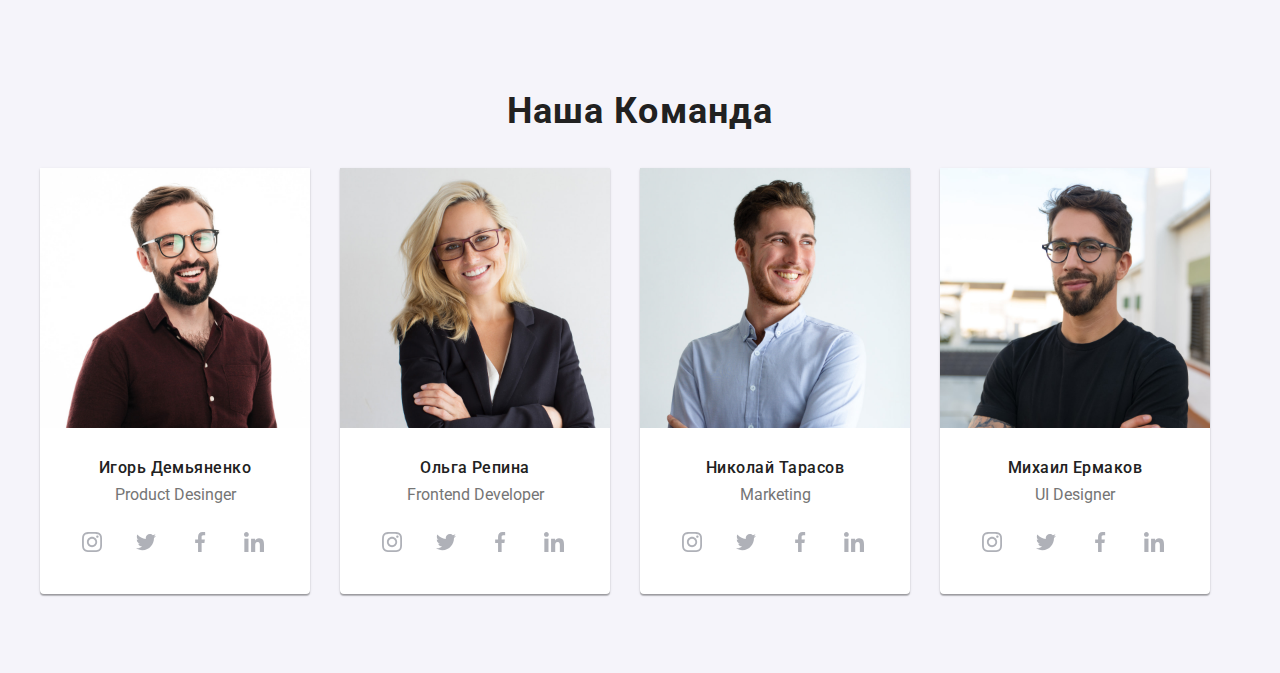
==== commit d7c6e972: "." ====
--- a/index.html
+++ b/index.html
@@ -137,7 +137,7 @@
         </div>
       </section>
 
-      <!-- <section class="what-doing section1">
+      <section class="what-doing section1">
         <div class="container">
           <h2 class="what-doing__title">Чем мы занимаемся</h2>
           <ul class="what-doing__list">
@@ -183,8 +183,8 @@
             </li>
           </ul>
         </div>
-      </section> -->
-      <!-- <section class="section team">
+      </section>
+      <section class="section team">
         <div class="container">
           <h2 class="team__title">Наша Команда</h2>
           <ul class="team__list">
@@ -358,7 +358,7 @@
             </li>
           </ul>
         </div>
-      </section> -->
+      </section>
       <!-- <section class="cliens company">
         <div class="container">
           <h2 class="company__title">Постоянные клиенты</h2>
--- a/css/main.min.css
+++ b/css/main.min.css
@@ -1,3 +1,3 @@
 /*! modern-normalize v1.1.0 | MIT License | https://github.com/sindresorhus/modern-normalize */*,::before,::after{box-sizing:border-box}html{line-height:1.15;-webkit-text-size-adjust:100%;-moz-tab-size:4;tab-size:4}body{margin:0;font-family:system-ui,-apple-system,"Segoe UI",Roboto,Helvetica,Arial,sans-serif,"Apple Color Emoji","Segoe UI Emoji"}hr{height:0;color:inherit}abbr[title]{text-decoration:underline dotted}b,strong{font-weight:bolder}code,kbd,samp,pre{font-family:ui-monospace, SFMono-Regular, Consolas, 'Liberation Mono', Menlo,- monospace;font-size:1em}small{font-size:80%}sub,sup{font-size:75%;line-height:0;position:relative;vertical-align:baseline}sub{bottom:-0.25em}sup{top:-0.5em}table{text-indent:0;border-color:inherit}button,input,optgroup,select,textarea{font-family:inherit;font-size:100%;line-height:1.15;margin:0}button,select{text-transform:none}button,[type='button'],[type='reset'],[type='submit']{-webkit-appearance:button}::-moz-focus-inner{border-style:none;padding:0}:-moz-focusring{outline:1px dotted ButtonText}:-moz-ui-invalid{box-shadow:none}legend{padding:0}progress{vertical-align:baseline}::-webkit-inner-spin-button,::-webkit-outer-spin-button{height:auto}[type='search']{-webkit-appearance:textfield;outline-offset:-2px}::-webkit-search-decoration{-webkit-appearance:none}::-webkit-file-upload-button{-webkit-appearance:button;font:inherit}summary{display:list-item}h1,h2,h3,h4,p,ul,body{margin:0px;padding:0px}img{display:block}ul{list-style-type:none}a{text-decoration:none}input,textarea{outline:none}body{font-family:"Roboto",sans-serif;font-weight:400;color:#757575}@media screen and (min-width: 0px) and (max-width: 767px){.site-nav{display:none}}@media screen and (min-width: 768px){.site-nav{margin-left:88px}}@media screen and (min-width: 1200px){.site-nav{margin-left:93px}}@media screen and (min-width: 0px) and (max-width: 767px){.site-nav__wrapper{display:none}}@media screen and (min-width: 768px) and (max-width: 1199px){.site-nav__wrapper{display:flex;flex-direction:column;margin-left:auto}}@media screen and (min-width: 1200px){.site-nav__wrapper{display:flex;align-items:center;margin-left:auto}}.site-nav__contacts{margin-left:auto}.site-nav__contact--icon{margin-right:10px;cursor:pointer;fill:currentColor}.site-nav__list{display:flex;align-items:center}.site-nav__item{position:relative;margin-right:50px}.site-nav__item:last-child{margin-right:0}.site-nav__contact--info{display:inline-flex;font-weight:500;letter-spacing:0.02em;color:#757575;align-items:center;transition:color 250ms cubic-bezier(0.4, 0, 0.2, 1)}@media screen and (min-width: 768px){.site-nav__contact--info{font-size:12px;line-height:calc(12 / 14)}}@media screen and (min-width: 1200px){.site-nav__contact--info{display:inline-flex;padding-top:32px;padding-bottom:32px;font-size:14px;line-height:calc(14 / 16)}}.site-nav__contact--info:hover,.site-nav__contact--info:active{color:#2196f3}@media screen and (min-width: 768px) and (max-width: 1199px){.corection{padding-top:10px}}@media screen and (min-width: 1200px){.corection{margin-left:50px}}.site-nav__link.current::before{position:absolute;bottom:-1%;content:'';display:inline-block;background-color:#1c84d8;color:#2196f3;border-radius:2px;width:100%;height:4px}.site-nav__link.current{color:#2196f3}.site-nav__link{position:relative;text-decoration:none;font-weight:500;font-size:14px;line-height:1.1;letter-spacing:0.02em;color:#212121;display:block;padding-top:32px;padding-bottom:32px;transition:color 250ms cubic-bezier(0.4, 0, 0.2, 1)}.site-nav__link:focus{color:#2196f3}.site-nav__link:hover{color:#2196f3}.site-nav__link:active{color:#2196f3}@media screen and (min-width: 0px) and (max-width: 767px){.hero-image{background-image:linear-gradient(to right, rgba(47,48,58,0.4), rgba(47,48,58,0.4)),url(../images/background480.jpg);background-color:#757575;background-repeat:no-repeat;background-position:center;background-size:cover}}@media screen and (min-width: 768px){.hero-image{background-image:linear-gradient(to right, rgba(47,48,58,0.4), rgba(47,48,58,0.4)),url(../images/background768.jpg);background-color:#757575;background-repeat:no-repeat;background-position:center;background-size:cover}}@media screen and (min-width: 1200px){.hero-image{background-image:linear-gradient(to right, rgba(47,48,58,0.4), rgba(47,48,58,0.4)),url(../images/background.jpg);background-color:#757575}}.hero{max-width:1600px;padding-top:200px;padding-bottom:200px;margin-left:auto;margin-right:auto}.hero__txt{font-weight:900;text-align:center;letter-spacing:0.06em;text-transform:uppercase;color:#fff;max-width:696px;margin:auto}@media screen and (min-width: 0px) and (max-width: 767px){.hero__txt{width:360px;font-size:26px;line-height:calc(42 / 26)}}@media screen and (min-width: 768px){.hero__txt{width:360px;font-size:26px;line-height:calc(42 / 26)}}@media screen and (min-width: 1200px){.hero__txt{width:696px;font-size:44px;line-height:1.36}}.hero__button{font-weight:700;font-size:16px;line-height:1.6;text-align:center;display:block;letter-spacing:0.06em;background:#2196f3;color:#fff;border-radius:4px;margin-left:auto;margin-right:auto;margin-top:30px;width:200px;height:50px;transition:background-color 250ms cubic-bezier(0.4, 0, 0.2, 1),box-shadow 250ms cubic-bezier(0.4, 0, 0.2, 1);cursor:pointer}.hero__button:hover,.hero__button:focus{background:#1c84d8}.main__description{font-weight:400;font-size:14px;line-height:1.7;letter-spacing:0.03em;color:#757575}@media screen and (min-width: 480px){.main__description{margin-bottom:30px}.main__description:last-child{margin-bottom:0px}}.main__title{display:block;text-transform:uppercase;font-weight:700;font-size:14px;line-height:1.1;letter-spacing:0.03em;margin-bottom:9px;color:#212121}@media screen and (min-width: 0px) and (max-width: 767px){.main__title{text-align:center}}@media screen and (min-width: 0px) and (max-width: 767px){.main{padding-top:30px;padding-bottom:60px}}@media screen and (min-width: 768px){.main{padding-top:60px;padding-bottom:60px}}@media screen and (min-width: 1200px){.main{padding-top:94px;padding-bottom:94px}}@media screen and (min-width: 480px){.main__list{justify-content:center}}@media screen and (min-width: 768px){.main__list{display:flex;flex-wrap:wrap;justify-content:center}}@media screen and (min-width: 1200px){.main__list{display:flex}}.main__thumb{margin-bottom:30px;align-items:center;justify-content:center;background:#f5f4fa;border-radius:4px}@media screen and (min-width: 0px) and (max-width: 767px){.main__thumb{display:flex;width:100%;height:120px;margin-top:30px}}@media screen and (min-width: 768px){.main__thumb{width:354px;height:120px;display:flex}}@media screen and (min-width: 1200px){.main__thumb{width:270px;height:120px;display:flex}}.main__icon{width:70px;height:70px}@media screen and (min-width: 768px) and (max-width: 1199px){.main__item{width:354px;margin-right:30px}.main__item:nth-child(2){margin-right:0px}.main__item:last-child{margin-right:0px}}@media screen and (min-width: 1200px){.main__item{width:270px;margin-right:30px}.main__item:last-child{margin-right:0px}}.main-container{padding-top:94px;padding-bottom:94px}.btn-submit{display:block;width:200px;height:50px;font-family:"Roboto",sans-serif;font-weight:700;font-size:16px;line-height:1.87;align-items:center;justify-content:center;letter-spacing:0.06em;color:#fff;background:#2196f3;box-shadow:0px 4px 4px rgba(0,0,0,0.15);border-radius:4px;margin-left:auto;margin-right:auto;transition:background-color 250ms cubic-bezier(0.4, 0, 0.2, 1),box-shadow 250ms cubic-bezier(0.4, 0, 0.2, 1);cursor:pointer}.btn-submit:hover,.btn-submit:focus{background:#1c84d8}.exit-btn{position:absolute;top:8px;right:8px;width:30px;height:30px;background:#ffffff;border:1px solid rgba(0,0,0,0.1);box-sizing:border-box;border-radius:50%;cursor:pointer;background-repeat:no-repeat;background-position:center;display:flex;align-items:center}.exit-btn:hover,.exit-btn:focus{fill:#2196f3}.ex-btn{height:18px;width:18px;transition:fill 250ms cubic-bezier(0.4, 0, 0.2, 1)}.btn{font-weight:700;font-size:16px;line-height:1.6;text-align:center;display:block;letter-spacing:0.06em;background:#2196f3;color:#fff;border-radius:4px;margin-left:auto;margin-right:auto;margin-top:30px;width:200px;height:50px;transition:background-color 250ms cubic-bezier(0.4, 0, 0.2, 1),box-shadow 250ms cubic-bezier(0.4, 0, 0.2, 1);cursor:pointer}.btn:hover,.btn:focus{background:#1c84d8}.mail-btn{position:relative;width:200px;height:50px;font-weight:700;font-size:16px;line-height:1.6;letter-spacing:0.06em;background:#2196f3;color:#fff;border-radius:4px;margin-left:12px;transition:background-color 250ms cubic-bezier(0.4, 0, 0.2, 1),box-shadow 250ms cubic-bezier(0.4, 0, 0.2, 1);cursor:pointer;display:inline-flex;align-items:center;justify-content:center}.mail-btn:hover,.mail-btn:focus{background:#1c84d8}.backdrop{position:fixed;top:0;left:0;width:100%;height:100%;background-color:rgba(0,0,0,0.2);transition:opacity 250ms cubic-bezier(0.4, 0, 0.2, 1),visibility 250ms cubic-bezier(0.4, 0, 0.2, 1)}.backdrop.is-hidden{visibility:hidden;opacity:0;pointer-events:none}.modal{position:absolute;top:50%;left:50%;transform:translate(-50%, -50%);width:528px;height:581px;background:#ffffff;box-shadow:0px 1px 3px rgba(0,0,0,0.12),0px 1px 1px rgba(0,0,0,0.14),0px 2px 1px rgba(0,0,0,0.2);border-radius:4px;padding:40px}.what-doing__list{display:flex}.what-doing__item{flex-basis:calc(100% / 3 - 30px)}.what-doing__item:not(:first-child){margin-left:30px}.what-doing__box{position:relative}.what-doing__wrapper{position:absolute;left:0;bottom:0;width:370px;height:70px;background:rgba(47,48,58,0.8);display:flex;justify-content:center;align-items:center}.what-doing__title{font-weight:700;font-size:36px;line-height:1.2;text-align:center;letter-spacing:0.03em;margin-bottom:50px;color:#212121}.what-doing__meta{font-family:"Roboto",sans-serif;font-weight:700;font-size:14px;line-height:1.1;letter-spacing:0.03em;text-transform:uppercase;margin-bottom:20px;color:#fff}.team__title{font-weight:700;font-size:36px;line-height:1.2;text-align:center;letter-spacing:0.03em;margin-bottom:50px;color:#212121}.team__list{background:#f5f4fa;display:flex}.team__name{font-weight:500;font-size:16px;line-height:1.2;text-align:center;letter-spacing:0.03em;margin-bottom:9px;color:#212121}.team__skill{text-align:center}.team-card__icons{width:20px;height:20px;cursor:pointer}.team__card{display:flex;margin-top:16px;width:206px;height:44px}.team-card__link{display:flex;align-items:center;justify-content:center;width:44px;height:44px;border-radius:50%;fill:#afb1b8;transition:background-color 250ms cubic-bezier(0.4, 0, 0.2, 1),fill 250ms cubic-bezier(0.4, 0, 0.2, 1)}.team-card__link:hover,.team-card__link:focus{background-color:#2196f3;fill:#fff}.team-card__item{width:44px;height:44px;margin-right:10px;border-radius:50% 50%;cursor:pointer}.team-card__item:last-child{margin-right:0}.team__box{padding:30px;border-radius:0px 0px 4px 4px}.team__item{background:#ffffff;box-shadow:0px 1px 3px rgba(0,0,0,0.12),0px 1px 1px rgba(0,0,0,0.14),0px 2px 1px rgba(0,0,0,0.2);border-radius:0px 0px 4px 4px}.team__item:not(:last-child){margin-right:30px}.company__title{font-weight:700;font-size:36px;line-height:1.2;text-align:center;letter-spacing:0.03em;margin-bottom:50px;color:#212121}.company__list{display:flex}.company__item{width:170px;height:92px;margin-right:30px;border:1px solid #afb1b8;box-sizing:border-box;border-radius:4px;fill:#afb1b8;cursor:pointer;display:flex;justify-content:center;align-items:center;transition:border-color 250ms cubic-bezier(0.4, 0, 0.2, 1)}.company__item:last-child{margin-right:0px}.company__item:hover,.company__item:focus{fill:#2196f3;border-color:#2196f3}.company__icon{width:106px;height:60px;color:currentColor;transition:fill 250ms cubic-bezier(0.4, 0, 0.2, 1)}.company__link{display:flex;width:100%;height:100%;justify-content:center;align-items:center;color:currentColor;cursor:pointer;transition:border-color 250ms cubic-bezier(0.4, 0, 0.2, 1)}.company__link:hover,.company__link:focus{fill:#2196f3;border-color:#2196f3}.owerlay-txt{position:absolute;top:0;left:0;display:flex;width:100%;height:100%;align-items:center;justify-content:center;font-family:"Roboto",sans-serif;font-weight:400;font-size:18px;line-height:1.55;letter-spacing:0.03em;padding:63px 24px;color:#fff;background-color:rgba(33,150,243,0.9);transform:translateY(100%);transition:transform 250ms cubic-bezier(0.4, 0, 0.2, 1)}.owerlay-thumb{position:relative;overflow:hidden}.container{padding-left:15px;padding-right:15px;margin-right:auto;margin-left:auto}@media screen and (min-width: 480px){.container{width:480px}}@media screen and (min-width: 768px){.container{width:768px}}@media screen and (min-width: 1200px){.container{width:1200px}}.cliens{padding-top:94px;padding-bottom:94px}.section1{padding-bottom:94px}.team{background:#f5f4fa;padding-top:94px;padding-bottom:94px}.header{border-bottom:1px solid #ececec}@media screen and (max-width: 767px){.header__box{display:flex;justify-content:space-between;align-items:center;padding-top:16px;padding-bottom:16px}}@media screen and (min-width: 768px){.header__box{align-items:center;display:flex}}.header__website{font-family:"Raleway",sans-serif;font-weight:700;font-size:26px;line-height:1.2;letter-spacing:0.03em;color:#2196f3}.header__logo{font-family:"Raleway",sans-serif;text-decoration:none;font-weight:700;font-size:26px;line-height:1.2;letter-spacing:0.03em;color:#000000}.adress__location{font-family:"Roboto",sans-serif;font-weight:400;font-size:14px;line-height:1.7;letter-spacing:0.03em;margin-bottom:9px;color:#fff}.adress{font-style:normal;margin-top:20px}.adress__list{margin-bottom:9px}.adress__list:last-child{margin-bottom:0px}.adress__item{margin-bottom:9px}.adress__item:last-child{margin-bottom:0px}.adress__contact-info{font-weight:400;font-size:14px;line-height:1.4;letter-spacing:0.02m;color:rgba(255,255,255,0.6);transition:color 250ms cubic-bezier(0.4, 0, 0.2, 1)}.adress__contact-info:hover,.adress__contact-info:focus{color:#2196f3}.footer__title{font-family:"Roboto",sans-serif;font-weight:700;font-size:14px;line-height:1.1;letter-spacing:0.03em;text-transform:uppercase;margin-bottom:20px;color:#fff}.footer{background:#2f303a;padding-top:60px;padding-bottom:60px}.footer-join{margin-left:70px}.footer-nav__website{font-family:"Raleway",sans-serif;font-weight:700;font-size:26px;line-height:1.2;letter-spacing:0.03em;color:#2196f3}.footer-nav__logo{font-family:"Raleway",sans-serif;text-decoration:none;font-weight:700;font-size:26px;line-height:0.8;letter-spacing:0.03em;color:#fff}.footer__item{display:flex;margin-top:20px}.footer__logo{width:20px;height:20px;display:block;fill:#fff}.footer__link{display:flex;justify-content:center;align-items:center;width:44px;height:44px;background:rgba(255,255,255,0.1);border-radius:50%;cursor:pointer;transition:background-color 250ms cubic-bezier(0.4, 0, 0.2, 1)}.footer__link:hover,.footer__link:active{background-color:#2196f3}.footer__list{margin-right:10px}.footer__list:nth-child(4){margin-right:0px}.footer-container{width:1200px;padding-left:15px;padding-right:15px;margin-right:auto;margin-left:auto;display:flex;align-items:baseline}.section-sub{margin-left:93px}.sub__title{font-family:"Roboto",sans-serif;font-weight:700;font-size:14px;line-height:1.1;letter-spacing:0.03em;text-transform:uppercase;margin-bottom:20px;color:#fff}.icon-send{position:relative;left:10px;width:24px;height:24px;display:block;fill:#fff}.sub__list-mail{display:flex;width:570px;height:86px}.icon-link{display:block}.sub__input{width:358px;height:50px;color:var(--color-white);border:1px solid rgba(255,255,255,0.3);box-sizing:border-box;filter:drop-shadow(0px 4px 4px rgba(0,0,0,0.15));border-radius:4px;background-color:transparent;padding:16px 12px;transition:border-color 250ms cubic-bezier(0.4, 0, 0.2, 1)}.sub__input:focus{border:1px solid #2196f3}.main-button__container{padding-top:94px;padding-bottom:94px}.main-button__list{display:flex;justify-content:center;margin-bottom:50px}.main-button__item{background:#f5f4fa;border-radius:4px;margin-right:8px;cursor:pointer}.main-button__item:not(:last-child){margin-right:8px}.main-button__button{background-color:#f5f4fa;font-family:"Roboto",sans-serif;font-weight:500;font-size:16px;line-height:1.6;text-align:center;letter-spacing:0.03em;border-radius:4px;cursor:pointer;padding:6px 22px;border:1px solid #eeeeee;transition:background-color 250ms cubic-bezier(0.4, 0, 0.2, 1),box-shadow 250ms cubic-bezier(0.4, 0, 0.2, 1),color 250ms cubic-bezier(0.4, 0, 0.2, 1),border 250ms cubic-bezier(0.4, 0, 0.2, 1)}.main-button__button:focus,.main-button__button:hover{color:#fff;background:#2196f3;box-shadow:0px 3px 1px rgba(0,0,0,0.1),0px 1px 2px rgba(0,0,0,0.08),0px 2px 2px rgba(0,0,0,0.12);border-color:#2196f3}.main-button__current{background-color:#2196f3;color:#fff}.portfolio-list{background:#ffffff;box-sizing:border-box;display:flex;flex-wrap:wrap;margin-left:-30px;margin-top:-30px;flex-basis:calc(100% / 3 - 30px)}.portfolio-list__item{margin-left:30px;margin-top:30px;flex-basis:calc((100% - 90px) / 3);transition:box-shadow 250ms cubic-bezier(0.4, 0, 0.2, 1)}.portfolio-list__item:hover,.portfolio-list__item:focus{box-shadow:0px 1px 1px rgba(0,0,0,0.12),0px 4px 4px rgba(0,0,0,0.06),1px 4px 6px rgba(0,0,0,0.16)}.portfolio-list__card{display:block;transition:box-shadow 250ms cubic-bezier(0.4, 0, 0.2, 1)}.portfolio-list__card:hover .owerlay-txt{transform:translateY(0%)}.description{border-left:1px solid #eeeeee;border-bottom:1px solid #eeeeee;border-right:1px solid #eeeeee;padding-top:20px;padding-right:24px;padding-bottom:20px;padding-left:24px}.description__info{font-weight:700;font-size:18px;line-height:2;margin-bottom:4px;color:#212121}.description__sentence{font-weight:400;font-size:16px;line-height:1.9;letter-spacing:0.03em;color:#757575}.form{margin-right:auto;margin-left:auto}.form-input{width:448px;height:40px;margin-bottom:10px;border:1px solid rgba(33,33,33,0.2);box-sizing:border-box;border-radius:4px;padding-left:40px;transition:border-color 250ms cubic-bezier(0.4, 0, 0.2, 1)}.form-input:focus-within>.form-image{fill:#2196f3}.form-wrapper{position:relative;display:flex;flex-direction:column}.form-wrapper:focus-within>.form-image{fill:#2196f3}.form-wrapper:focus-within>.form-input{border:1px solid #2196f3;box-sizing:border-box;border-radius:4px}.form-image{position:absolute;top:44%;left:4.25%;width:18px;height:18px;transition:fill 250ms var(--transition-timing-func)}.form-label{font-family:var(--font-style);font-weight:var(--font-weight);font-size:12px;line-height:1.16;letter-spacing:0.01em;color:var(--main-color);margin-bottom:4px}.form-text{font-family:var(--font-style);font-weight:700;font-size:20px;line-height:1.15;text-align:center;letter-spacing:0.03em;margin-bottom:12px;color:var(--second-color)}.textarea{width:448px;height:120px;padding:12px 16px;font-size:14px;line-height:1.14;letter-spacing:0.01em}.textarea::placeholder{color:rgba(117,117,117,0.5)}.checkbox{--webkit-appearance: none;--moz-appeance: none;appearance:none;position:absolute}.checkbox:checked+.checkbox-icon{background-image:url(../images/iconcheck.svg)}.checkbox-label{white-space:nowrap;display:block;margin-left:31px;margin-bottom:30px;cursor:pointer}.checkbox-icon{position:absolute;left:52px;bottom:135px;display:inline-block;width:16px;height:15px;background-color:#ffffff;background-image:url(../images/Vector.svg)}.checkbox__description{font-weight:400;font-size:14px;line-height:1.7;letter-spacing:0.03em;color:#757575}.checkbox-color{color:#2196f3;display:inline;text-decoration:underline}textarea{resize:none;padding:12px 16px}.menu-btn{position:relative;display:inline-block;width:44px;height:44px;justify-content:center;background-color:transparent;border:transparent;outline:transparent;z-index:99;padding:0}.menu-btn.is-active .menu-btn__icon-open{opacity:0}.menu-btn.is-active .menu-btn__icon-close{opacity:1}@media screen and (min-width: 768px){.menu-btn{display:none}}.menu-btn__icon{width:44px;height:44px}.menu-btn__icon-open{opacity:1}.menu-btn__icon-open:hover{fill:#2196f3}.menu-btn__icon-open:focus{fill:#2196f3}.menu-btn__icon-close{opacity:0}.menu-btn__icon-close:hover{fill:#2196f3}.menu-btn__icon-close:focus{fill:#2196f3}.mobile-overlay{position:fixed;top:0;left:0;width:100vh;height:796px;margin-left:auto;margin-right:auto;z-index:10;transform:translateX(100%);transition:transform cubic-bezier(0.4, 0, 0.2, 1);visibility:hidden;pointer-events:none}.mobile-overlay.is-open{transform:translateX(0);visibility:visible;pointer-events:initial}@media screen and (min-width: 480px){.mobile-overlay{background-color:#ffffff;box-shadow:0px 4px 8px rgba(0,0,0,0.04),0px 2px 4px rgba(0,0,0,0.08),0px 1px 3px rgba(0,0,0,0.16)}}@media screen and (min-width: 768px){.mobile-overlay{display:none}}.mobile-menu{width:100%;height:796px;padding:40px;padding-right:0px}@media screen and (min-width: 480px), (max-width: 767px){.mobile-menu{background-color:#ffffff;box-shadow:0px 4px 8px rgba(0,0,0,0.04),0px 2px 4px rgba(0,0,0,0.08),0px 1px 3px rgba(0,0,0,0.16)}}.mobile-nav__item{margin-bottom:32px}.mobile-nav__item:last-child{margin-bottom:302px}.mobile-nav__link{font-family:"Roboto",sans-serif;font-weight:500;font-size:40px;line-height:calc(40 / 47);letter-spacing:0.02em;color:#212121}.mobile-nav__link.current{color:#2196f3}.mobile-contacts{display:flex;flex-direction:column;margin-bottom:64px}.mobile-contacts__link{font-family:"Roboto",sans-serif;font-weight:500;font-size:34px;line-height:calc(34 / 40);letter-spacing:0.02em;color:#2196f3;margin-bottom:32px}.mobile-contacts__link:last-child{margin-bottom:0px}.mobile-contacts__email{color:#757575;font-size:24px;line-height:calc(24 / 28)}.mobile-menu__social-link{font-family:"Roboto",sans-serif;font-weight:500;font-size:18px;line-height:calc(18 / 22);letter-spacing:0.02em;color:#2196f3;margin-right:20px}.mobile-menu__social-link:last-child{margin-right:0px}.mobile-menu__social-link-before{position:relative}.mobile-menu__social-link-before::before{position:absolute;top:50%;left:100%;content:'';display:inline-block;width:22px;border:1px solid #08070733;transform:rotate(90deg)}
+ monospace;font-size:1em}small{font-size:80%}sub,sup{font-size:75%;line-height:0;position:relative;vertical-align:baseline}sub{bottom:-0.25em}sup{top:-0.5em}table{text-indent:0;border-color:inherit}button,input,optgroup,select,textarea{font-family:inherit;font-size:100%;line-height:1.15;margin:0}button,select{text-transform:none}button,[type='button'],[type='reset'],[type='submit']{-webkit-appearance:button}::-moz-focus-inner{border-style:none;padding:0}:-moz-focusring{outline:1px dotted ButtonText}:-moz-ui-invalid{box-shadow:none}legend{padding:0}progress{vertical-align:baseline}::-webkit-inner-spin-button,::-webkit-outer-spin-button{height:auto}[type='search']{-webkit-appearance:textfield;outline-offset:-2px}::-webkit-search-decoration{-webkit-appearance:none}::-webkit-file-upload-button{-webkit-appearance:button;font:inherit}summary{display:list-item}h1,h2,h3,h4,p,ul,body{margin:0px;padding:0px}img{display:block}ul{list-style-type:none}a{text-decoration:none}input,textarea{outline:none}body{font-family:"Roboto",sans-serif;font-weight:400;color:#757575}@media screen and (min-width: 0px) and (max-width: 767px){.site-nav{display:none}}@media screen and (min-width: 768px){.site-nav{margin-left:88px}}@media screen and (min-width: 1200px){.site-nav{margin-left:93px}}@media screen and (min-width: 0px) and (max-width: 767px){.site-nav__wrapper{display:none}}@media screen and (min-width: 768px) and (max-width: 1199px){.site-nav__wrapper{display:flex;flex-direction:column;margin-left:auto}}@media screen and (min-width: 1200px){.site-nav__wrapper{display:flex;align-items:center;margin-left:auto}}.site-nav__contacts{margin-left:auto}.site-nav__contact--icon{margin-right:10px;cursor:pointer;fill:currentColor}.site-nav__list{display:flex;align-items:center}.site-nav__item{position:relative;margin-right:50px}.site-nav__item:last-child{margin-right:0}.site-nav__contact--info{display:inline-flex;font-weight:500;letter-spacing:0.02em;color:#757575;align-items:center;transition:color 250ms cubic-bezier(0.4, 0, 0.2, 1)}@media screen and (min-width: 768px){.site-nav__contact--info{font-size:12px;line-height:calc(12 / 14)}}@media screen and (min-width: 1200px){.site-nav__contact--info{display:inline-flex;padding-top:32px;padding-bottom:32px;font-size:14px;line-height:calc(14 / 16)}}.site-nav__contact--info:hover,.site-nav__contact--info:active{color:#2196f3}@media screen and (min-width: 768px) and (max-width: 1199px){.corection{padding-top:10px}}@media screen and (min-width: 1200px){.corection{margin-left:50px}}.site-nav__link.current::before{position:absolute;bottom:-1%;content:'';display:inline-block;background-color:#1c84d8;color:#2196f3;border-radius:2px;width:100%;height:4px}.site-nav__link.current{color:#2196f3}.site-nav__link{position:relative;text-decoration:none;font-weight:500;font-size:14px;line-height:1.1;letter-spacing:0.02em;color:#212121;display:block;padding-top:32px;padding-bottom:32px;transition:color 250ms cubic-bezier(0.4, 0, 0.2, 1)}.site-nav__link:focus{color:#2196f3}.site-nav__link:hover{color:#2196f3}.site-nav__link:active{color:#2196f3}@media screen and (min-width: 0px) and (max-width: 767px){.hero-image{background-image:linear-gradient(to right, rgba(47,48,58,0.4), rgba(47,48,58,0.4)),url(../images/background480.jpg);background-color:#757575;background-repeat:no-repeat;background-position:center;background-size:cover}}@media screen and (min-width: 768px){.hero-image{background-image:linear-gradient(to right, rgba(47,48,58,0.4), rgba(47,48,58,0.4)),url(../images/background768.jpg);background-color:#757575;background-repeat:no-repeat;background-position:center;background-size:cover}}@media screen and (min-width: 1200px){.hero-image{background-image:linear-gradient(to right, rgba(47,48,58,0.4), rgba(47,48,58,0.4)),url(../images/background.jpg);background-color:#757575}}.hero{max-width:1600px;padding-top:200px;padding-bottom:200px;margin-left:auto;margin-right:auto}.hero__txt{font-weight:900;text-align:center;letter-spacing:0.06em;text-transform:uppercase;color:#fff;max-width:696px;margin:auto}@media screen and (min-width: 0px) and (max-width: 767px){.hero__txt{width:360px;font-size:26px;line-height:calc(42 / 26)}}@media screen and (min-width: 768px){.hero__txt{width:360px;font-size:26px;line-height:calc(42 / 26)}}@media screen and (min-width: 1200px){.hero__txt{width:696px;font-size:44px;line-height:1.36}}.hero__button{font-weight:700;font-size:16px;line-height:1.6;text-align:center;display:block;letter-spacing:0.06em;background:#2196f3;color:#fff;border-radius:4px;margin-left:auto;margin-right:auto;margin-top:30px;width:200px;height:50px;transition:background-color 250ms cubic-bezier(0.4, 0, 0.2, 1),box-shadow 250ms cubic-bezier(0.4, 0, 0.2, 1);cursor:pointer}.hero__button:hover,.hero__button:focus{background:#1c84d8}.main__description{font-weight:400;font-size:14px;line-height:1.7;letter-spacing:0.03em;color:#757575}@media screen and (min-width: 480px){.main__description{margin-bottom:30px}.main__description:last-child{margin-bottom:0px}}.main__title{display:block;text-transform:uppercase;font-weight:700;font-size:14px;line-height:1.1;letter-spacing:0.03em;margin-bottom:9px;color:#212121}@media screen and (min-width: 0px) and (max-width: 767px){.main__title{text-align:center}}@media screen and (min-width: 0px) and (max-width: 767px){.main{padding-top:30px;padding-bottom:60px}}@media screen and (min-width: 768px){.main{padding-top:60px;padding-bottom:60px}}@media screen and (min-width: 1200px){.main{padding-top:94px;padding-bottom:94px}}@media screen and (min-width: 480px){.main__list{justify-content:center}}@media screen and (min-width: 768px){.main__list{display:flex;flex-wrap:wrap;justify-content:center}}@media screen and (min-width: 1200px){.main__list{display:flex}}.main__thumb{margin-bottom:30px;align-items:center;justify-content:center;background:#f5f4fa;border-radius:4px}@media screen and (min-width: 0px) and (max-width: 767px){.main__thumb{display:flex;width:100%;height:120px;margin-top:30px}}@media screen and (min-width: 768px){.main__thumb{width:354px;height:120px;display:flex}}@media screen and (min-width: 1200px){.main__thumb{width:270px;height:120px;display:flex}}.main__icon{width:70px;height:70px}@media screen and (min-width: 768px) and (max-width: 1199px){.main__item{width:354px;margin-right:30px}.main__item:nth-child(2){margin-right:0px}.main__item:last-child{margin-right:0px}}@media screen and (min-width: 1200px){.main__item{width:270px;margin-right:30px}.main__item:last-child{margin-right:0px}}.main-container{padding-top:94px;padding-bottom:94px}.btn-submit{display:block;width:200px;height:50px;font-family:"Roboto",sans-serif;font-weight:700;font-size:16px;line-height:1.87;align-items:center;justify-content:center;letter-spacing:0.06em;color:#fff;background:#2196f3;box-shadow:0px 4px 4px rgba(0,0,0,0.15);border-radius:4px;margin-left:auto;margin-right:auto;transition:background-color 250ms cubic-bezier(0.4, 0, 0.2, 1),box-shadow 250ms cubic-bezier(0.4, 0, 0.2, 1);cursor:pointer}.btn-submit:hover,.btn-submit:focus{background:#1c84d8}.exit-btn{position:absolute;top:8px;right:8px;width:30px;height:30px;background:#ffffff;border:1px solid rgba(0,0,0,0.1);box-sizing:border-box;border-radius:50%;cursor:pointer;background-repeat:no-repeat;background-position:center;display:flex;align-items:center}.exit-btn:hover,.exit-btn:focus{fill:#2196f3}.ex-btn{height:18px;width:18px;transition:fill 250ms cubic-bezier(0.4, 0, 0.2, 1)}.btn{font-weight:700;font-size:16px;line-height:1.6;text-align:center;display:block;letter-spacing:0.06em;background:#2196f3;color:#fff;border-radius:4px;margin-left:auto;margin-right:auto;margin-top:30px;width:200px;height:50px;transition:background-color 250ms cubic-bezier(0.4, 0, 0.2, 1),box-shadow 250ms cubic-bezier(0.4, 0, 0.2, 1);cursor:pointer}.btn:hover,.btn:focus{background:#1c84d8}.mail-btn{position:relative;width:200px;height:50px;font-weight:700;font-size:16px;line-height:1.6;letter-spacing:0.06em;background:#2196f3;color:#fff;border-radius:4px;margin-left:12px;transition:background-color 250ms cubic-bezier(0.4, 0, 0.2, 1),box-shadow 250ms cubic-bezier(0.4, 0, 0.2, 1);cursor:pointer;display:inline-flex;align-items:center;justify-content:center}.mail-btn:hover,.mail-btn:focus{background:#1c84d8}.backdrop{position:fixed;top:0;left:0;width:100%;height:100%;background-color:rgba(0,0,0,0.2);transition:opacity 250ms cubic-bezier(0.4, 0, 0.2, 1),visibility 250ms cubic-bezier(0.4, 0, 0.2, 1)}.backdrop.is-hidden{visibility:hidden;opacity:0;pointer-events:none}.modal{position:absolute;top:50%;left:50%;transform:translate(-50%, -50%);width:528px;height:581px;background:#ffffff;box-shadow:0px 1px 3px rgba(0,0,0,0.12),0px 1px 1px rgba(0,0,0,0.14),0px 2px 1px rgba(0,0,0,0.2);border-radius:4px;padding:40px}@media screen and (max-width: 1199px){.what-doing{display:none}}.what-doing__list{display:flex}.what-doing__item{flex-basis:calc(100% / 3 - 30px)}.what-doing__item:not(:first-child){margin-left:30px}.what-doing__box{position:relative}.what-doing__wrapper{position:absolute;left:0;bottom:0;width:370px;height:70px;background:rgba(47,48,58,0.8);display:flex;justify-content:center;align-items:center}.what-doing__title{font-weight:700;font-size:36px;line-height:1.2;text-align:center;letter-spacing:0.03em;margin-bottom:50px;color:#212121}.what-doing__meta{font-family:"Roboto",sans-serif;font-weight:700;font-size:14px;line-height:1.1;letter-spacing:0.03em;text-transform:uppercase;margin-bottom:20px;color:#fff}.team__title{font-weight:700;text-align:center;letter-spacing:0.03em;color:#212121}@media screen and (max-width: 1199px){.team__title{font-size:28px;line-height:calc(28 / 33);margin-bottom:30px}}@media screen and (min-width: 1200px){.team__title{font-size:36px;line-height:1.2;margin-bottom:50px}}.team__list{background:#f5f4fa}@media screen and (min-width: 768px){.team__list{display:flex;flex-wrap:wrap;margin:-15px}}@media screen and (min-width: 1200px){.team__list{display:flex}}.team__name{font-weight:500;font-size:16px;line-height:1.2;text-align:center;letter-spacing:0.03em;margin-bottom:9px;color:#212121}.team__skill{text-align:center}.team-card__icons{width:20px;height:20px;cursor:pointer}.team__card{display:flex;margin-top:16px;width:206px;height:44px}.team-card__link{display:flex;align-items:center;justify-content:center;width:44px;height:44px;border-radius:50%;fill:#afb1b8;transition:background-color 250ms cubic-bezier(0.4, 0, 0.2, 1),fill 250ms cubic-bezier(0.4, 0, 0.2, 1)}.team-card__link:hover,.team-card__link:focus{background-color:#2196f3;fill:#fff}.team-card__item{width:44px;height:44px;margin-right:10px;border-radius:50% 50%;cursor:pointer}.team-card__item:last-child{margin-right:0}.team__box{padding:30px;border-radius:0px 0px 4px 4px}.team__item{background:#ffffff;box-shadow:0px 1px 3px rgba(0,0,0,0.12),0px 1px 1px rgba(0,0,0,0.14),0px 2px 1px rgba(0,0,0,0.2);border-radius:0px 0px 4px 4px}@media screen and (min-width: 768px) and (max-width: 1199px){.team__item{margin-left:15px;margin-right:15px;margin-bottom:15px}}@media screen and (min-width: 1200px){.team__item:not(:last-child){margin-right:30px}}.company__title{font-weight:700;font-size:36px;line-height:1.2;text-align:center;letter-spacing:0.03em;margin-bottom:50px;color:#212121}.company__list{display:flex}.company__item{width:170px;height:92px;margin-right:30px;border:1px solid #afb1b8;box-sizing:border-box;border-radius:4px;fill:#afb1b8;cursor:pointer;display:flex;justify-content:center;align-items:center;transition:border-color 250ms cubic-bezier(0.4, 0, 0.2, 1)}.company__item:last-child{margin-right:0px}.company__item:hover,.company__item:focus{fill:#2196f3;border-color:#2196f3}.company__icon{width:106px;height:60px;color:currentColor;transition:fill 250ms cubic-bezier(0.4, 0, 0.2, 1)}.company__link{display:flex;width:100%;height:100%;justify-content:center;align-items:center;color:currentColor;cursor:pointer;transition:border-color 250ms cubic-bezier(0.4, 0, 0.2, 1)}.company__link:hover,.company__link:focus{fill:#2196f3;border-color:#2196f3}.owerlay-txt{position:absolute;top:0;left:0;display:flex;width:100%;height:100%;align-items:center;justify-content:center;font-family:"Roboto",sans-serif;font-weight:400;font-size:18px;line-height:1.55;letter-spacing:0.03em;padding:63px 24px;color:#fff;background-color:rgba(33,150,243,0.9);transform:translateY(100%);transition:transform 250ms cubic-bezier(0.4, 0, 0.2, 1)}.owerlay-thumb{position:relative;overflow:hidden}.container{padding-left:15px;padding-right:15px;margin-right:auto;margin-left:auto}@media screen and (min-width: 480px){.container{width:480px}}@media screen and (min-width: 768px){.container{width:768px}}@media screen and (min-width: 1200px){.container{width:1200px}}.cliens{padding-top:94px;padding-bottom:94px}@media screen and (min-width: 1200px){.section1{padding-bottom:94px}}.team{background:#f5f4fa}@media screen and (min-width: 768){.team{padding-top:60px;padding-bottom:60px}}@media screen and (min-width: 1200px){.team{padding-top:94px;padding-bottom:94px}}.header{border-bottom:1px solid #ececec}@media screen and (max-width: 767px){.header__box{display:flex;justify-content:space-between;align-items:center;padding-top:16px;padding-bottom:16px}}@media screen and (min-width: 768px){.header__box{align-items:center;display:flex}}.header__website{font-family:"Raleway",sans-serif;font-weight:700;font-size:26px;line-height:1.2;letter-spacing:0.03em;color:#2196f3}.header__logo{font-family:"Raleway",sans-serif;text-decoration:none;font-weight:700;font-size:26px;line-height:1.2;letter-spacing:0.03em;color:#000000}.adress__location{font-family:"Roboto",sans-serif;font-weight:400;font-size:14px;line-height:1.7;letter-spacing:0.03em;margin-bottom:9px;color:#fff}.adress{font-style:normal;margin-top:20px}.adress__list{margin-bottom:9px}.adress__list:last-child{margin-bottom:0px}.adress__item{margin-bottom:9px}.adress__item:last-child{margin-bottom:0px}.adress__contact-info{font-weight:400;font-size:14px;line-height:1.4;letter-spacing:0.02m;color:rgba(255,255,255,0.6);transition:color 250ms cubic-bezier(0.4, 0, 0.2, 1)}.adress__contact-info:hover,.adress__contact-info:focus{color:#2196f3}.footer__title{font-family:"Roboto",sans-serif;font-weight:700;font-size:14px;line-height:1.1;letter-spacing:0.03em;text-transform:uppercase;margin-bottom:20px;color:#fff}.footer{background:#2f303a;padding-top:60px;padding-bottom:60px}.footer-join{margin-left:70px}.footer-nav__website{font-family:"Raleway",sans-serif;font-weight:700;font-size:26px;line-height:1.2;letter-spacing:0.03em;color:#2196f3}.footer-nav__logo{font-family:"Raleway",sans-serif;text-decoration:none;font-weight:700;font-size:26px;line-height:0.8;letter-spacing:0.03em;color:#fff}.footer__item{display:flex;margin-top:20px}.footer__logo{width:20px;height:20px;display:block;fill:#fff}.footer__link{display:flex;justify-content:center;align-items:center;width:44px;height:44px;background:rgba(255,255,255,0.1);border-radius:50%;cursor:pointer;transition:background-color 250ms cubic-bezier(0.4, 0, 0.2, 1)}.footer__link:hover,.footer__link:active{background-color:#2196f3}.footer__list{margin-right:10px}.footer__list:nth-child(4){margin-right:0px}.footer-container{width:1200px;padding-left:15px;padding-right:15px;margin-right:auto;margin-left:auto;display:flex;align-items:baseline}.section-sub{margin-left:93px}.sub__title{font-family:"Roboto",sans-serif;font-weight:700;font-size:14px;line-height:1.1;letter-spacing:0.03em;text-transform:uppercase;margin-bottom:20px;color:#fff}.icon-send{position:relative;left:10px;width:24px;height:24px;display:block;fill:#fff}.sub__list-mail{display:flex;width:570px;height:86px}.icon-link{display:block}.sub__input{width:358px;height:50px;color:var(--color-white);border:1px solid rgba(255,255,255,0.3);box-sizing:border-box;filter:drop-shadow(0px 4px 4px rgba(0,0,0,0.15));border-radius:4px;background-color:transparent;padding:16px 12px;transition:border-color 250ms cubic-bezier(0.4, 0, 0.2, 1)}.sub__input:focus{border:1px solid #2196f3}.main-button__container{padding-top:94px;padding-bottom:94px}.main-button__list{display:flex;justify-content:center;margin-bottom:50px}.main-button__item{background:#f5f4fa;border-radius:4px;margin-right:8px;cursor:pointer}.main-button__item:not(:last-child){margin-right:8px}.main-button__button{background-color:#f5f4fa;font-family:"Roboto",sans-serif;font-weight:500;font-size:16px;line-height:1.6;text-align:center;letter-spacing:0.03em;border-radius:4px;cursor:pointer;padding:6px 22px;border:1px solid #eeeeee;transition:background-color 250ms cubic-bezier(0.4, 0, 0.2, 1),box-shadow 250ms cubic-bezier(0.4, 0, 0.2, 1),color 250ms cubic-bezier(0.4, 0, 0.2, 1),border 250ms cubic-bezier(0.4, 0, 0.2, 1)}.main-button__button:focus,.main-button__button:hover{color:#fff;background:#2196f3;box-shadow:0px 3px 1px rgba(0,0,0,0.1),0px 1px 2px rgba(0,0,0,0.08),0px 2px 2px rgba(0,0,0,0.12);border-color:#2196f3}.main-button__current{background-color:#2196f3;color:#fff}.portfolio-list{background:#ffffff;box-sizing:border-box;display:flex;flex-wrap:wrap;margin-left:-30px;margin-top:-30px;flex-basis:calc(100% / 3 - 30px)}.portfolio-list__item{margin-left:30px;margin-top:30px;flex-basis:calc((100% - 90px) / 3);transition:box-shadow 250ms cubic-bezier(0.4, 0, 0.2, 1)}.portfolio-list__item:hover,.portfolio-list__item:focus{box-shadow:0px 1px 1px rgba(0,0,0,0.12),0px 4px 4px rgba(0,0,0,0.06),1px 4px 6px rgba(0,0,0,0.16)}.portfolio-list__card{display:block;transition:box-shadow 250ms cubic-bezier(0.4, 0, 0.2, 1)}.portfolio-list__card:hover .owerlay-txt{transform:translateY(0%)}.description{border-left:1px solid #eeeeee;border-bottom:1px solid #eeeeee;border-right:1px solid #eeeeee;padding-top:20px;padding-right:24px;padding-bottom:20px;padding-left:24px}.description__info{font-weight:700;font-size:18px;line-height:2;margin-bottom:4px;color:#212121}.description__sentence{font-weight:400;font-size:16px;line-height:1.9;letter-spacing:0.03em;color:#757575}.form{margin-right:auto;margin-left:auto}.form-input{width:448px;height:40px;margin-bottom:10px;border:1px solid rgba(33,33,33,0.2);box-sizing:border-box;border-radius:4px;padding-left:40px;transition:border-color 250ms cubic-bezier(0.4, 0, 0.2, 1)}.form-input:focus-within>.form-image{fill:#2196f3}.form-wrapper{position:relative;display:flex;flex-direction:column}.form-wrapper:focus-within>.form-image{fill:#2196f3}.form-wrapper:focus-within>.form-input{border:1px solid #2196f3;box-sizing:border-box;border-radius:4px}.form-image{position:absolute;top:44%;left:4.25%;width:18px;height:18px;transition:fill 250ms var(--transition-timing-func)}.form-label{font-family:var(--font-style);font-weight:var(--font-weight);font-size:12px;line-height:1.16;letter-spacing:0.01em;color:var(--main-color);margin-bottom:4px}.form-text{font-family:var(--font-style);font-weight:700;font-size:20px;line-height:1.15;text-align:center;letter-spacing:0.03em;margin-bottom:12px;color:var(--second-color)}.textarea{width:448px;height:120px;padding:12px 16px;font-size:14px;line-height:1.14;letter-spacing:0.01em}.textarea::placeholder{color:rgba(117,117,117,0.5)}.checkbox{--webkit-appearance: none;--moz-appeance: none;appearance:none;position:absolute}.checkbox:checked+.checkbox-icon{background-image:url(../images/iconcheck.svg)}.checkbox-label{white-space:nowrap;display:block;margin-left:31px;margin-bottom:30px;cursor:pointer}.checkbox-icon{position:absolute;left:52px;bottom:135px;display:inline-block;width:16px;height:15px;background-color:#ffffff;background-image:url(../images/Vector.svg)}.checkbox__description{font-weight:400;font-size:14px;line-height:1.7;letter-spacing:0.03em;color:#757575}.checkbox-color{color:#2196f3;display:inline;text-decoration:underline}textarea{resize:none;padding:12px 16px}.menu-btn{position:relative;display:inline-block;width:44px;height:44px;justify-content:center;background-color:transparent;border:transparent;outline:transparent;z-index:99;padding:0}.menu-btn.is-active .menu-btn__icon-open{opacity:0}.menu-btn.is-active .menu-btn__icon-close{opacity:1}@media screen and (min-width: 768px){.menu-btn{display:none}}.menu-btn__icon{width:44px;height:44px}.menu-btn__icon-open{opacity:1}.menu-btn__icon-open:hover{fill:#2196f3}.menu-btn__icon-open:focus{fill:#2196f3}.menu-btn__icon-close{opacity:0}.menu-btn__icon-close:hover{fill:#2196f3}.menu-btn__icon-close:focus{fill:#2196f3}.mobile-overlay{position:fixed;top:0;left:0;width:100vh;height:796px;margin-left:auto;margin-right:auto;z-index:10;transform:translateX(100%);transition:transform cubic-bezier(0.4, 0, 0.2, 1);visibility:hidden;pointer-events:none}.mobile-overlay.is-open{transform:translateX(0);visibility:visible;pointer-events:initial}@media screen and (min-width: 480px){.mobile-overlay{background-color:#ffffff;box-shadow:0px 4px 8px rgba(0,0,0,0.04),0px 2px 4px rgba(0,0,0,0.08),0px 1px 3px rgba(0,0,0,0.16)}}@media screen and (min-width: 768px){.mobile-overlay{display:none}}.mobile-menu{width:100%;height:796px;padding:40px;padding-right:0px}@media screen and (min-width: 480px), (max-width: 767px){.mobile-menu{background-color:#ffffff;box-shadow:0px 4px 8px rgba(0,0,0,0.04),0px 2px 4px rgba(0,0,0,0.08),0px 1px 3px rgba(0,0,0,0.16)}}.mobile-nav__item{margin-bottom:32px}.mobile-nav__item:last-child{margin-bottom:302px}.mobile-nav__link{font-family:"Roboto",sans-serif;font-weight:500;font-size:40px;line-height:calc(40 / 47);letter-spacing:0.02em;color:#212121}.mobile-nav__link.current{color:#2196f3}.mobile-contacts{display:flex;flex-direction:column;margin-bottom:64px}.mobile-contacts__link{font-family:"Roboto",sans-serif;font-weight:500;font-size:34px;line-height:calc(34 / 40);letter-spacing:0.02em;color:#2196f3;margin-bottom:32px}.mobile-contacts__link:last-child{margin-bottom:0px}.mobile-contacts__email{color:#757575;font-size:24px;line-height:calc(24 / 28)}.mobile-menu__social-link{font-family:"Roboto",sans-serif;font-weight:500;font-size:18px;line-height:calc(18 / 22);letter-spacing:0.02em;color:#2196f3;margin-right:20px}.mobile-menu__social-link:last-child{margin-right:0px}.mobile-menu__social-link-before{position:relative}.mobile-menu__social-link-before::before{position:absolute;top:50%;left:100%;content:'';display:inline-block;width:22px;border:1px solid #08070733;transform:rotate(90deg)}
 /*# sourceMappingURL=main.min.css.map */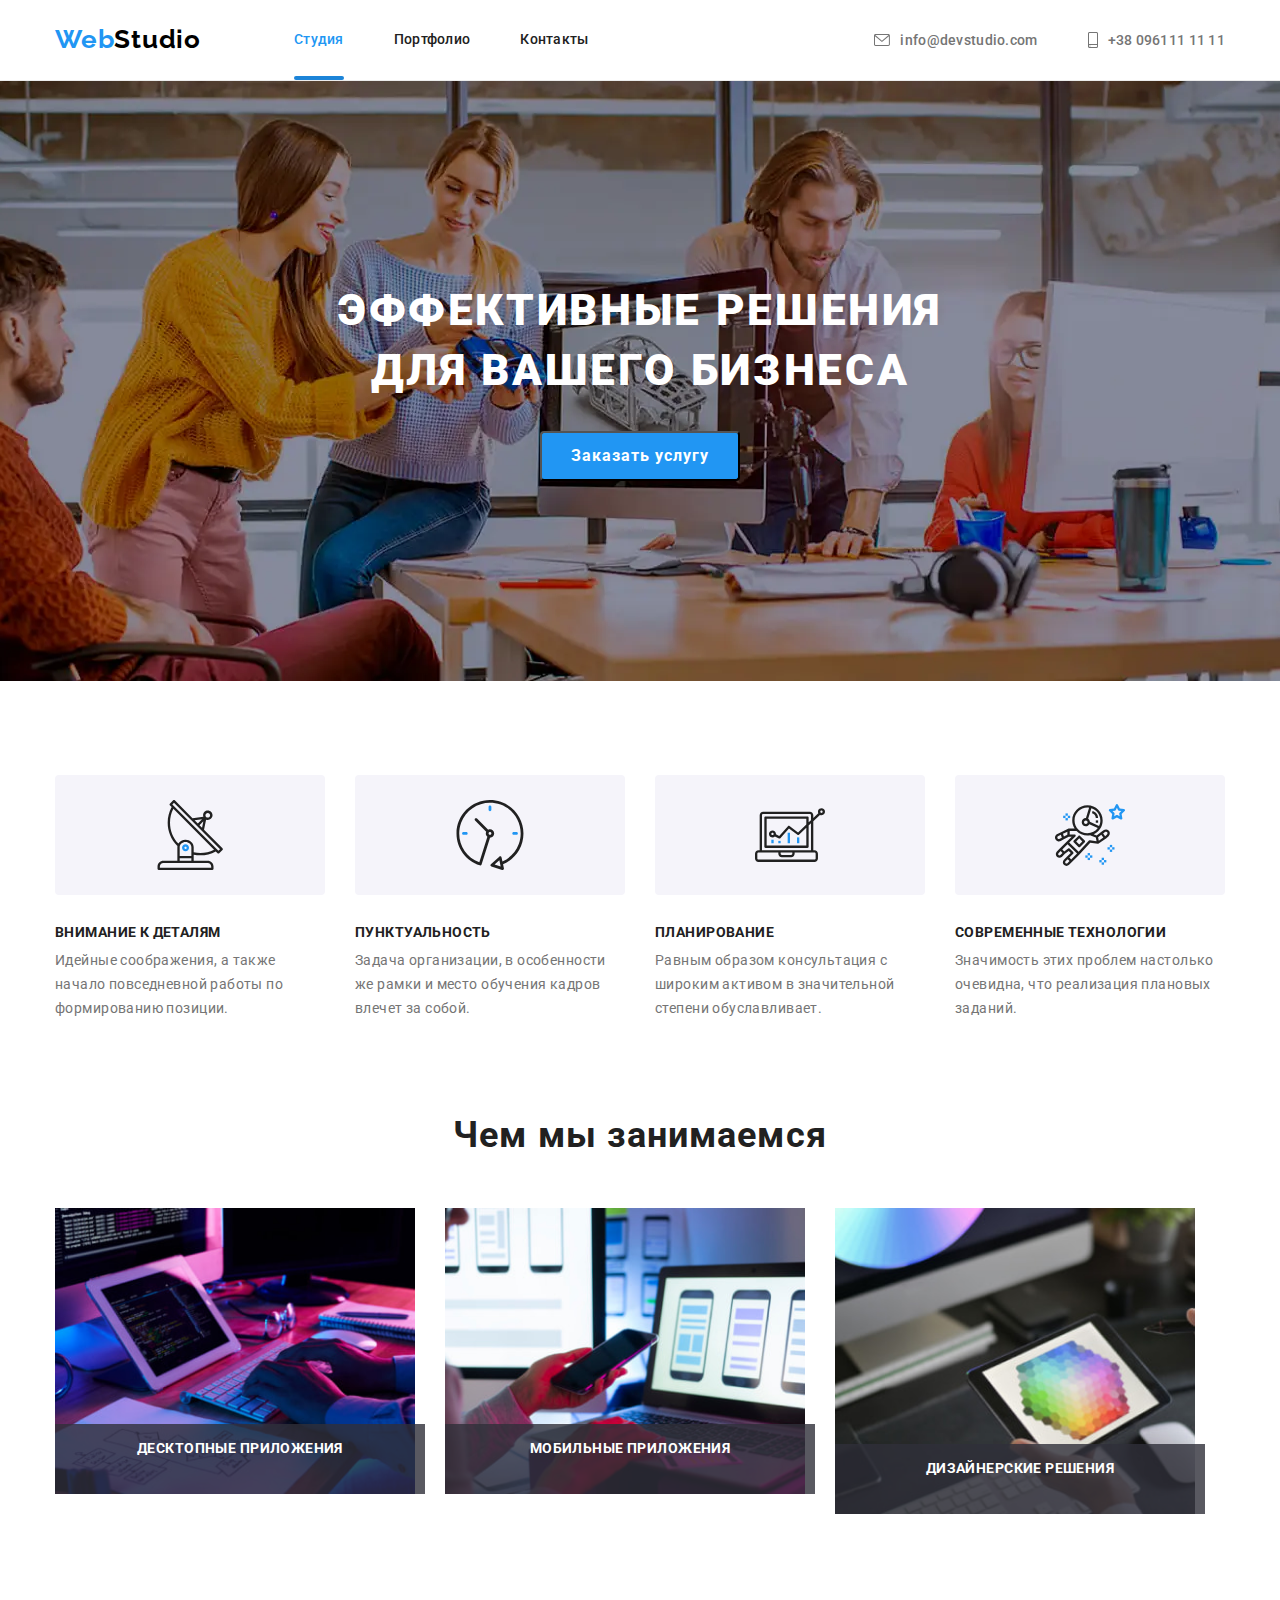
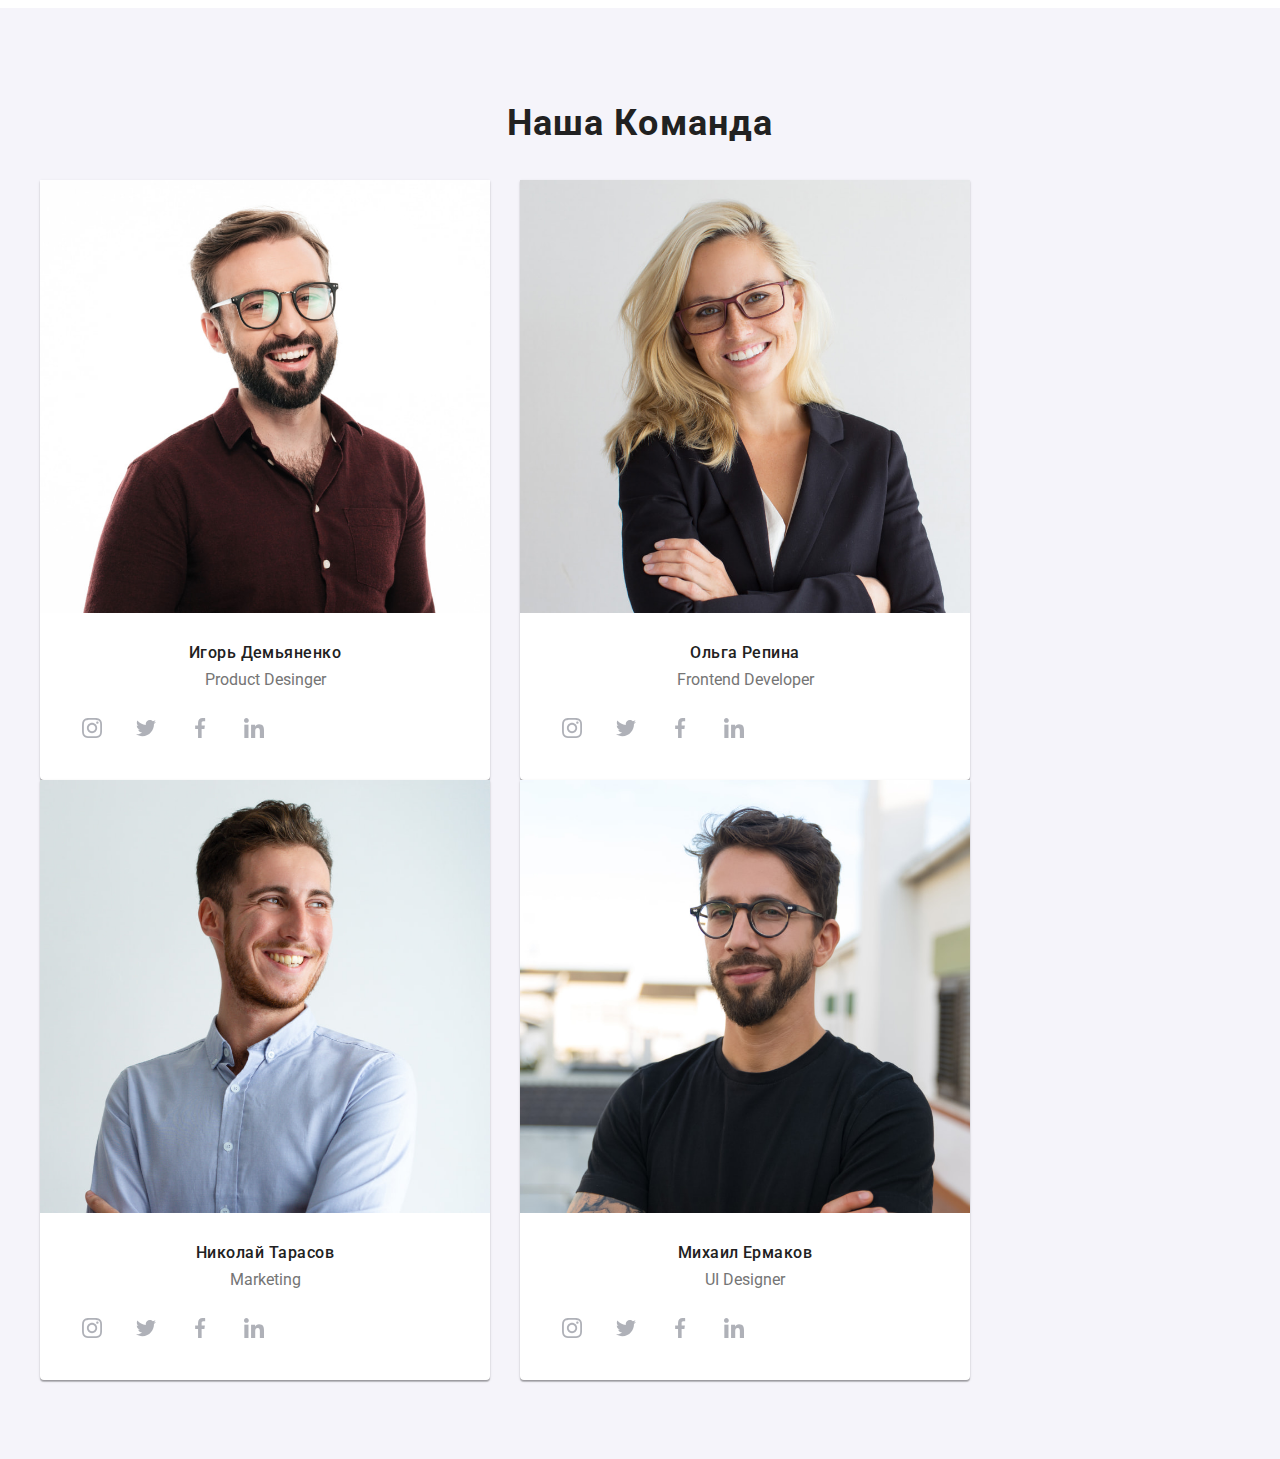
==== commit e5672c6d: "." ====
--- a/index.html
+++ b/index.html
@@ -191,8 +191,8 @@
             <li class="team__item">
               <img
                 src="./images/img1.jpg"
-                width="270"
-                height="260"
+                width="450"
+                height="460"
                 alt="Портфолио1"
               />
               <div class="team__box">
@@ -233,8 +233,8 @@
             <li class="team__item">
               <img
                 src="./images/img.jpg"
-                width="270"
-                height="260"
+                width="450"
+                height="460"
                 alt="портфолио2"
               />
               <div class="team__box">
@@ -275,8 +275,8 @@
             <li class="team__item">
               <img
                 src="./images/img2.jpg"
-                width="270"
-                height="260"
+                width="450"
+                height="460"
                 alt="Портфолио3"
               />
               <div class="team__box">
@@ -317,8 +317,8 @@
             <li class="team__item">
               <img
                 src="./images/img3.jpg"
-                width="270"
-                height="260"
+                width="450"
+                height="460"
                 alt="портфолио4"
               />
               <div class="team__box">
--- a/css/main.min.css
+++ b/css/main.min.css
@@ -1,3 +1,3 @@
 /*! modern-normalize v1.1.0 | MIT License | https://github.com/sindresorhus/modern-normalize */*,::before,::after{box-sizing:border-box}html{line-height:1.15;-webkit-text-size-adjust:100%;-moz-tab-size:4;tab-size:4}body{margin:0;font-family:system-ui,-apple-system,"Segoe UI",Roboto,Helvetica,Arial,sans-serif,"Apple Color Emoji","Segoe UI Emoji"}hr{height:0;color:inherit}abbr[title]{text-decoration:underline dotted}b,strong{font-weight:bolder}code,kbd,samp,pre{font-family:ui-monospace, SFMono-Regular, Consolas, 'Liberation Mono', Menlo,- monospace;font-size:1em}small{font-size:80%}sub,sup{font-size:75%;line-height:0;position:relative;vertical-align:baseline}sub{bottom:-0.25em}sup{top:-0.5em}table{text-indent:0;border-color:inherit}button,input,optgroup,select,textarea{font-family:inherit;font-size:100%;line-height:1.15;margin:0}button,select{text-transform:none}button,[type='button'],[type='reset'],[type='submit']{-webkit-appearance:button}::-moz-focus-inner{border-style:none;padding:0}:-moz-focusring{outline:1px dotted ButtonText}:-moz-ui-invalid{box-shadow:none}legend{padding:0}progress{vertical-align:baseline}::-webkit-inner-spin-button,::-webkit-outer-spin-button{height:auto}[type='search']{-webkit-appearance:textfield;outline-offset:-2px}::-webkit-search-decoration{-webkit-appearance:none}::-webkit-file-upload-button{-webkit-appearance:button;font:inherit}summary{display:list-item}h1,h2,h3,h4,p,ul,body{margin:0px;padding:0px}img{display:block}ul{list-style-type:none}a{text-decoration:none}input,textarea{outline:none}body{font-family:"Roboto",sans-serif;font-weight:400;color:#757575}@media screen and (min-width: 0px) and (max-width: 767px){.site-nav{display:none}}@media screen and (min-width: 768px){.site-nav{margin-left:88px}}@media screen and (min-width: 1200px){.site-nav{margin-left:93px}}@media screen and (min-width: 0px) and (max-width: 767px){.site-nav__wrapper{display:none}}@media screen and (min-width: 768px) and (max-width: 1199px){.site-nav__wrapper{display:flex;flex-direction:column;margin-left:auto}}@media screen and (min-width: 1200px){.site-nav__wrapper{display:flex;align-items:center;margin-left:auto}}.site-nav__contacts{margin-left:auto}.site-nav__contact--icon{margin-right:10px;cursor:pointer;fill:currentColor}.site-nav__list{display:flex;align-items:center}.site-nav__item{position:relative;margin-right:50px}.site-nav__item:last-child{margin-right:0}.site-nav__contact--info{display:inline-flex;font-weight:500;letter-spacing:0.02em;color:#757575;align-items:center;transition:color 250ms cubic-bezier(0.4, 0, 0.2, 1)}@media screen and (min-width: 768px){.site-nav__contact--info{font-size:12px;line-height:calc(12 / 14)}}@media screen and (min-width: 1200px){.site-nav__contact--info{display:inline-flex;padding-top:32px;padding-bottom:32px;font-size:14px;line-height:calc(14 / 16)}}.site-nav__contact--info:hover,.site-nav__contact--info:active{color:#2196f3}@media screen and (min-width: 768px) and (max-width: 1199px){.corection{padding-top:10px}}@media screen and (min-width: 1200px){.corection{margin-left:50px}}.site-nav__link.current::before{position:absolute;bottom:-1%;content:'';display:inline-block;background-color:#1c84d8;color:#2196f3;border-radius:2px;width:100%;height:4px}.site-nav__link.current{color:#2196f3}.site-nav__link{position:relative;text-decoration:none;font-weight:500;font-size:14px;line-height:1.1;letter-spacing:0.02em;color:#212121;display:block;padding-top:32px;padding-bottom:32px;transition:color 250ms cubic-bezier(0.4, 0, 0.2, 1)}.site-nav__link:focus{color:#2196f3}.site-nav__link:hover{color:#2196f3}.site-nav__link:active{color:#2196f3}@media screen and (min-width: 0px) and (max-width: 767px){.hero-image{background-image:linear-gradient(to right, rgba(47,48,58,0.4), rgba(47,48,58,0.4)),url(../images/background480.jpg);background-color:#757575;background-repeat:no-repeat;background-position:center;background-size:cover}}@media screen and (min-width: 768px){.hero-image{background-image:linear-gradient(to right, rgba(47,48,58,0.4), rgba(47,48,58,0.4)),url(../images/background768.jpg);background-color:#757575;background-repeat:no-repeat;background-position:center;background-size:cover}}@media screen and (min-width: 1200px){.hero-image{background-image:linear-gradient(to right, rgba(47,48,58,0.4), rgba(47,48,58,0.4)),url(../images/background.jpg);background-color:#757575}}.hero{max-width:1600px;padding-top:200px;padding-bottom:200px;margin-left:auto;margin-right:auto}.hero__txt{font-weight:900;text-align:center;letter-spacing:0.06em;text-transform:uppercase;color:#fff;max-width:696px;margin:auto}@media screen and (min-width: 0px) and (max-width: 767px){.hero__txt{width:360px;font-size:26px;line-height:calc(42 / 26)}}@media screen and (min-width: 768px){.hero__txt{width:360px;font-size:26px;line-height:calc(42 / 26)}}@media screen and (min-width: 1200px){.hero__txt{width:696px;font-size:44px;line-height:1.36}}.hero__button{font-weight:700;font-size:16px;line-height:1.6;text-align:center;display:block;letter-spacing:0.06em;background:#2196f3;color:#fff;border-radius:4px;margin-left:auto;margin-right:auto;margin-top:30px;width:200px;height:50px;transition:background-color 250ms cubic-bezier(0.4, 0, 0.2, 1),box-shadow 250ms cubic-bezier(0.4, 0, 0.2, 1);cursor:pointer}.hero__button:hover,.hero__button:focus{background:#1c84d8}.main__description{font-weight:400;font-size:14px;line-height:1.7;letter-spacing:0.03em;color:#757575}@media screen and (min-width: 480px){.main__description{margin-bottom:30px}.main__description:last-child{margin-bottom:0px}}.main__title{display:block;text-transform:uppercase;font-weight:700;font-size:14px;line-height:1.1;letter-spacing:0.03em;margin-bottom:9px;color:#212121}@media screen and (min-width: 0px) and (max-width: 767px){.main__title{text-align:center}}@media screen and (min-width: 0px) and (max-width: 767px){.main{padding-top:30px;padding-bottom:60px}}@media screen and (min-width: 768px){.main{padding-top:60px;padding-bottom:60px}}@media screen and (min-width: 1200px){.main{padding-top:94px;padding-bottom:94px}}@media screen and (min-width: 480px){.main__list{justify-content:center}}@media screen and (min-width: 768px){.main__list{display:flex;flex-wrap:wrap;justify-content:center}}@media screen and (min-width: 1200px){.main__list{display:flex}}.main__thumb{margin-bottom:30px;align-items:center;justify-content:center;background:#f5f4fa;border-radius:4px}@media screen and (min-width: 0px) and (max-width: 767px){.main__thumb{display:flex;width:100%;height:120px;margin-top:30px}}@media screen and (min-width: 768px){.main__thumb{width:354px;height:120px;display:flex}}@media screen and (min-width: 1200px){.main__thumb{width:270px;height:120px;display:flex}}.main__icon{width:70px;height:70px}@media screen and (min-width: 768px) and (max-width: 1199px){.main__item{width:354px;margin-right:30px}.main__item:nth-child(2){margin-right:0px}.main__item:last-child{margin-right:0px}}@media screen and (min-width: 1200px){.main__item{width:270px;margin-right:30px}.main__item:last-child{margin-right:0px}}.main-container{padding-top:94px;padding-bottom:94px}.btn-submit{display:block;width:200px;height:50px;font-family:"Roboto",sans-serif;font-weight:700;font-size:16px;line-height:1.87;align-items:center;justify-content:center;letter-spacing:0.06em;color:#fff;background:#2196f3;box-shadow:0px 4px 4px rgba(0,0,0,0.15);border-radius:4px;margin-left:auto;margin-right:auto;transition:background-color 250ms cubic-bezier(0.4, 0, 0.2, 1),box-shadow 250ms cubic-bezier(0.4, 0, 0.2, 1);cursor:pointer}.btn-submit:hover,.btn-submit:focus{background:#1c84d8}.exit-btn{position:absolute;top:8px;right:8px;width:30px;height:30px;background:#ffffff;border:1px solid rgba(0,0,0,0.1);box-sizing:border-box;border-radius:50%;cursor:pointer;background-repeat:no-repeat;background-position:center;display:flex;align-items:center}.exit-btn:hover,.exit-btn:focus{fill:#2196f3}.ex-btn{height:18px;width:18px;transition:fill 250ms cubic-bezier(0.4, 0, 0.2, 1)}.btn{font-weight:700;font-size:16px;line-height:1.6;text-align:center;display:block;letter-spacing:0.06em;background:#2196f3;color:#fff;border-radius:4px;margin-left:auto;margin-right:auto;margin-top:30px;width:200px;height:50px;transition:background-color 250ms cubic-bezier(0.4, 0, 0.2, 1),box-shadow 250ms cubic-bezier(0.4, 0, 0.2, 1);cursor:pointer}.btn:hover,.btn:focus{background:#1c84d8}.mail-btn{position:relative;width:200px;height:50px;font-weight:700;font-size:16px;line-height:1.6;letter-spacing:0.06em;background:#2196f3;color:#fff;border-radius:4px;margin-left:12px;transition:background-color 250ms cubic-bezier(0.4, 0, 0.2, 1),box-shadow 250ms cubic-bezier(0.4, 0, 0.2, 1);cursor:pointer;display:inline-flex;align-items:center;justify-content:center}.mail-btn:hover,.mail-btn:focus{background:#1c84d8}.backdrop{position:fixed;top:0;left:0;width:100%;height:100%;background-color:rgba(0,0,0,0.2);transition:opacity 250ms cubic-bezier(0.4, 0, 0.2, 1),visibility 250ms cubic-bezier(0.4, 0, 0.2, 1)}.backdrop.is-hidden{visibility:hidden;opacity:0;pointer-events:none}.modal{position:absolute;top:50%;left:50%;transform:translate(-50%, -50%);width:528px;height:581px;background:#ffffff;box-shadow:0px 1px 3px rgba(0,0,0,0.12),0px 1px 1px rgba(0,0,0,0.14),0px 2px 1px rgba(0,0,0,0.2);border-radius:4px;padding:40px}@media screen and (max-width: 1199px){.what-doing{display:none}}.what-doing__list{display:flex}.what-doing__item{flex-basis:calc(100% / 3 - 30px)}.what-doing__item:not(:first-child){margin-left:30px}.what-doing__box{position:relative}.what-doing__wrapper{position:absolute;left:0;bottom:0;width:370px;height:70px;background:rgba(47,48,58,0.8);display:flex;justify-content:center;align-items:center}.what-doing__title{font-weight:700;font-size:36px;line-height:1.2;text-align:center;letter-spacing:0.03em;margin-bottom:50px;color:#212121}.what-doing__meta{font-family:"Roboto",sans-serif;font-weight:700;font-size:14px;line-height:1.1;letter-spacing:0.03em;text-transform:uppercase;margin-bottom:20px;color:#fff}.team__title{font-weight:700;text-align:center;letter-spacing:0.03em;color:#212121}@media screen and (max-width: 1199px){.team__title{font-size:28px;line-height:calc(28 / 33);margin-bottom:30px}}@media screen and (min-width: 1200px){.team__title{font-size:36px;line-height:1.2;margin-bottom:50px}}.team__list{background:#f5f4fa}@media screen and (min-width: 768px){.team__list{display:flex;flex-wrap:wrap;margin:-15px}}@media screen and (min-width: 1200px){.team__list{display:flex}}.team__name{font-weight:500;font-size:16px;line-height:1.2;text-align:center;letter-spacing:0.03em;margin-bottom:9px;color:#212121}.team__skill{text-align:center}.team-card__icons{width:20px;height:20px;cursor:pointer}.team__card{display:flex;margin-top:16px;width:206px;height:44px}.team-card__link{display:flex;align-items:center;justify-content:center;width:44px;height:44px;border-radius:50%;fill:#afb1b8;transition:background-color 250ms cubic-bezier(0.4, 0, 0.2, 1),fill 250ms cubic-bezier(0.4, 0, 0.2, 1)}.team-card__link:hover,.team-card__link:focus{background-color:#2196f3;fill:#fff}.team-card__item{width:44px;height:44px;margin-right:10px;border-radius:50% 50%;cursor:pointer}.team-card__item:last-child{margin-right:0}.team__box{padding:30px;border-radius:0px 0px 4px 4px}.team__item{background:#ffffff;box-shadow:0px 1px 3px rgba(0,0,0,0.12),0px 1px 1px rgba(0,0,0,0.14),0px 2px 1px rgba(0,0,0,0.2);border-radius:0px 0px 4px 4px}@media screen and (min-width: 768px) and (max-width: 1199px){.team__item{margin-left:15px;margin-right:15px;margin-bottom:15px}}@media screen and (min-width: 1200px){.team__item:not(:last-child){margin-right:30px}}.company__title{font-weight:700;font-size:36px;line-height:1.2;text-align:center;letter-spacing:0.03em;margin-bottom:50px;color:#212121}.company__list{display:flex}.company__item{width:170px;height:92px;margin-right:30px;border:1px solid #afb1b8;box-sizing:border-box;border-radius:4px;fill:#afb1b8;cursor:pointer;display:flex;justify-content:center;align-items:center;transition:border-color 250ms cubic-bezier(0.4, 0, 0.2, 1)}.company__item:last-child{margin-right:0px}.company__item:hover,.company__item:focus{fill:#2196f3;border-color:#2196f3}.company__icon{width:106px;height:60px;color:currentColor;transition:fill 250ms cubic-bezier(0.4, 0, 0.2, 1)}.company__link{display:flex;width:100%;height:100%;justify-content:center;align-items:center;color:currentColor;cursor:pointer;transition:border-color 250ms cubic-bezier(0.4, 0, 0.2, 1)}.company__link:hover,.company__link:focus{fill:#2196f3;border-color:#2196f3}.owerlay-txt{position:absolute;top:0;left:0;display:flex;width:100%;height:100%;align-items:center;justify-content:center;font-family:"Roboto",sans-serif;font-weight:400;font-size:18px;line-height:1.55;letter-spacing:0.03em;padding:63px 24px;color:#fff;background-color:rgba(33,150,243,0.9);transform:translateY(100%);transition:transform 250ms cubic-bezier(0.4, 0, 0.2, 1)}.owerlay-thumb{position:relative;overflow:hidden}.container{padding-left:15px;padding-right:15px;margin-right:auto;margin-left:auto}@media screen and (min-width: 480px){.container{width:480px}}@media screen and (min-width: 768px){.container{width:768px}}@media screen and (min-width: 1200px){.container{width:1200px}}.cliens{padding-top:94px;padding-bottom:94px}@media screen and (min-width: 1200px){.section1{padding-bottom:94px}}.team{background:#f5f4fa}@media screen and (min-width: 768){.team{padding-top:60px;padding-bottom:60px}}@media screen and (min-width: 1200px){.team{padding-top:94px;padding-bottom:94px}}.header{border-bottom:1px solid #ececec}@media screen and (max-width: 767px){.header__box{display:flex;justify-content:space-between;align-items:center;padding-top:16px;padding-bottom:16px}}@media screen and (min-width: 768px){.header__box{align-items:center;display:flex}}.header__website{font-family:"Raleway",sans-serif;font-weight:700;font-size:26px;line-height:1.2;letter-spacing:0.03em;color:#2196f3}.header__logo{font-family:"Raleway",sans-serif;text-decoration:none;font-weight:700;font-size:26px;line-height:1.2;letter-spacing:0.03em;color:#000000}.adress__location{font-family:"Roboto",sans-serif;font-weight:400;font-size:14px;line-height:1.7;letter-spacing:0.03em;margin-bottom:9px;color:#fff}.adress{font-style:normal;margin-top:20px}.adress__list{margin-bottom:9px}.adress__list:last-child{margin-bottom:0px}.adress__item{margin-bottom:9px}.adress__item:last-child{margin-bottom:0px}.adress__contact-info{font-weight:400;font-size:14px;line-height:1.4;letter-spacing:0.02m;color:rgba(255,255,255,0.6);transition:color 250ms cubic-bezier(0.4, 0, 0.2, 1)}.adress__contact-info:hover,.adress__contact-info:focus{color:#2196f3}.footer__title{font-family:"Roboto",sans-serif;font-weight:700;font-size:14px;line-height:1.1;letter-spacing:0.03em;text-transform:uppercase;margin-bottom:20px;color:#fff}.footer{background:#2f303a;padding-top:60px;padding-bottom:60px}.footer-join{margin-left:70px}.footer-nav__website{font-family:"Raleway",sans-serif;font-weight:700;font-size:26px;line-height:1.2;letter-spacing:0.03em;color:#2196f3}.footer-nav__logo{font-family:"Raleway",sans-serif;text-decoration:none;font-weight:700;font-size:26px;line-height:0.8;letter-spacing:0.03em;color:#fff}.footer__item{display:flex;margin-top:20px}.footer__logo{width:20px;height:20px;display:block;fill:#fff}.footer__link{display:flex;justify-content:center;align-items:center;width:44px;height:44px;background:rgba(255,255,255,0.1);border-radius:50%;cursor:pointer;transition:background-color 250ms cubic-bezier(0.4, 0, 0.2, 1)}.footer__link:hover,.footer__link:active{background-color:#2196f3}.footer__list{margin-right:10px}.footer__list:nth-child(4){margin-right:0px}.footer-container{width:1200px;padding-left:15px;padding-right:15px;margin-right:auto;margin-left:auto;display:flex;align-items:baseline}.section-sub{margin-left:93px}.sub__title{font-family:"Roboto",sans-serif;font-weight:700;font-size:14px;line-height:1.1;letter-spacing:0.03em;text-transform:uppercase;margin-bottom:20px;color:#fff}.icon-send{position:relative;left:10px;width:24px;height:24px;display:block;fill:#fff}.sub__list-mail{display:flex;width:570px;height:86px}.icon-link{display:block}.sub__input{width:358px;height:50px;color:var(--color-white);border:1px solid rgba(255,255,255,0.3);box-sizing:border-box;filter:drop-shadow(0px 4px 4px rgba(0,0,0,0.15));border-radius:4px;background-color:transparent;padding:16px 12px;transition:border-color 250ms cubic-bezier(0.4, 0, 0.2, 1)}.sub__input:focus{border:1px solid #2196f3}.main-button__container{padding-top:94px;padding-bottom:94px}.main-button__list{display:flex;justify-content:center;margin-bottom:50px}.main-button__item{background:#f5f4fa;border-radius:4px;margin-right:8px;cursor:pointer}.main-button__item:not(:last-child){margin-right:8px}.main-button__button{background-color:#f5f4fa;font-family:"Roboto",sans-serif;font-weight:500;font-size:16px;line-height:1.6;text-align:center;letter-spacing:0.03em;border-radius:4px;cursor:pointer;padding:6px 22px;border:1px solid #eeeeee;transition:background-color 250ms cubic-bezier(0.4, 0, 0.2, 1),box-shadow 250ms cubic-bezier(0.4, 0, 0.2, 1),color 250ms cubic-bezier(0.4, 0, 0.2, 1),border 250ms cubic-bezier(0.4, 0, 0.2, 1)}.main-button__button:focus,.main-button__button:hover{color:#fff;background:#2196f3;box-shadow:0px 3px 1px rgba(0,0,0,0.1),0px 1px 2px rgba(0,0,0,0.08),0px 2px 2px rgba(0,0,0,0.12);border-color:#2196f3}.main-button__current{background-color:#2196f3;color:#fff}.portfolio-list{background:#ffffff;box-sizing:border-box;display:flex;flex-wrap:wrap;margin-left:-30px;margin-top:-30px;flex-basis:calc(100% / 3 - 30px)}.portfolio-list__item{margin-left:30px;margin-top:30px;flex-basis:calc((100% - 90px) / 3);transition:box-shadow 250ms cubic-bezier(0.4, 0, 0.2, 1)}.portfolio-list__item:hover,.portfolio-list__item:focus{box-shadow:0px 1px 1px rgba(0,0,0,0.12),0px 4px 4px rgba(0,0,0,0.06),1px 4px 6px rgba(0,0,0,0.16)}.portfolio-list__card{display:block;transition:box-shadow 250ms cubic-bezier(0.4, 0, 0.2, 1)}.portfolio-list__card:hover .owerlay-txt{transform:translateY(0%)}.description{border-left:1px solid #eeeeee;border-bottom:1px solid #eeeeee;border-right:1px solid #eeeeee;padding-top:20px;padding-right:24px;padding-bottom:20px;padding-left:24px}.description__info{font-weight:700;font-size:18px;line-height:2;margin-bottom:4px;color:#212121}.description__sentence{font-weight:400;font-size:16px;line-height:1.9;letter-spacing:0.03em;color:#757575}.form{margin-right:auto;margin-left:auto}.form-input{width:448px;height:40px;margin-bottom:10px;border:1px solid rgba(33,33,33,0.2);box-sizing:border-box;border-radius:4px;padding-left:40px;transition:border-color 250ms cubic-bezier(0.4, 0, 0.2, 1)}.form-input:focus-within>.form-image{fill:#2196f3}.form-wrapper{position:relative;display:flex;flex-direction:column}.form-wrapper:focus-within>.form-image{fill:#2196f3}.form-wrapper:focus-within>.form-input{border:1px solid #2196f3;box-sizing:border-box;border-radius:4px}.form-image{position:absolute;top:44%;left:4.25%;width:18px;height:18px;transition:fill 250ms var(--transition-timing-func)}.form-label{font-family:var(--font-style);font-weight:var(--font-weight);font-size:12px;line-height:1.16;letter-spacing:0.01em;color:var(--main-color);margin-bottom:4px}.form-text{font-family:var(--font-style);font-weight:700;font-size:20px;line-height:1.15;text-align:center;letter-spacing:0.03em;margin-bottom:12px;color:var(--second-color)}.textarea{width:448px;height:120px;padding:12px 16px;font-size:14px;line-height:1.14;letter-spacing:0.01em}.textarea::placeholder{color:rgba(117,117,117,0.5)}.checkbox{--webkit-appearance: none;--moz-appeance: none;appearance:none;position:absolute}.checkbox:checked+.checkbox-icon{background-image:url(../images/iconcheck.svg)}.checkbox-label{white-space:nowrap;display:block;margin-left:31px;margin-bottom:30px;cursor:pointer}.checkbox-icon{position:absolute;left:52px;bottom:135px;display:inline-block;width:16px;height:15px;background-color:#ffffff;background-image:url(../images/Vector.svg)}.checkbox__description{font-weight:400;font-size:14px;line-height:1.7;letter-spacing:0.03em;color:#757575}.checkbox-color{color:#2196f3;display:inline;text-decoration:underline}textarea{resize:none;padding:12px 16px}.menu-btn{position:relative;display:inline-block;width:44px;height:44px;justify-content:center;background-color:transparent;border:transparent;outline:transparent;z-index:99;padding:0}.menu-btn.is-active .menu-btn__icon-open{opacity:0}.menu-btn.is-active .menu-btn__icon-close{opacity:1}@media screen and (min-width: 768px){.menu-btn{display:none}}.menu-btn__icon{width:44px;height:44px}.menu-btn__icon-open{opacity:1}.menu-btn__icon-open:hover{fill:#2196f3}.menu-btn__icon-open:focus{fill:#2196f3}.menu-btn__icon-close{opacity:0}.menu-btn__icon-close:hover{fill:#2196f3}.menu-btn__icon-close:focus{fill:#2196f3}.mobile-overlay{position:fixed;top:0;left:0;width:100vh;height:796px;margin-left:auto;margin-right:auto;z-index:10;transform:translateX(100%);transition:transform cubic-bezier(0.4, 0, 0.2, 1);visibility:hidden;pointer-events:none}.mobile-overlay.is-open{transform:translateX(0);visibility:visible;pointer-events:initial}@media screen and (min-width: 480px){.mobile-overlay{background-color:#ffffff;box-shadow:0px 4px 8px rgba(0,0,0,0.04),0px 2px 4px rgba(0,0,0,0.08),0px 1px 3px rgba(0,0,0,0.16)}}@media screen and (min-width: 768px){.mobile-overlay{display:none}}.mobile-menu{width:100%;height:796px;padding:40px;padding-right:0px}@media screen and (min-width: 480px), (max-width: 767px){.mobile-menu{background-color:#ffffff;box-shadow:0px 4px 8px rgba(0,0,0,0.04),0px 2px 4px rgba(0,0,0,0.08),0px 1px 3px rgba(0,0,0,0.16)}}.mobile-nav__item{margin-bottom:32px}.mobile-nav__item:last-child{margin-bottom:302px}.mobile-nav__link{font-family:"Roboto",sans-serif;font-weight:500;font-size:40px;line-height:calc(40 / 47);letter-spacing:0.02em;color:#212121}.mobile-nav__link.current{color:#2196f3}.mobile-contacts{display:flex;flex-direction:column;margin-bottom:64px}.mobile-contacts__link{font-family:"Roboto",sans-serif;font-weight:500;font-size:34px;line-height:calc(34 / 40);letter-spacing:0.02em;color:#2196f3;margin-bottom:32px}.mobile-contacts__link:last-child{margin-bottom:0px}.mobile-contacts__email{color:#757575;font-size:24px;line-height:calc(24 / 28)}.mobile-menu__social-link{font-family:"Roboto",sans-serif;font-weight:500;font-size:18px;line-height:calc(18 / 22);letter-spacing:0.02em;color:#2196f3;margin-right:20px}.mobile-menu__social-link:last-child{margin-right:0px}.mobile-menu__social-link-before{position:relative}.mobile-menu__social-link-before::before{position:absolute;top:50%;left:100%;content:'';display:inline-block;width:22px;border:1px solid #08070733;transform:rotate(90deg)}
+ monospace;font-size:1em}small{font-size:80%}sub,sup{font-size:75%;line-height:0;position:relative;vertical-align:baseline}sub{bottom:-0.25em}sup{top:-0.5em}table{text-indent:0;border-color:inherit}button,input,optgroup,select,textarea{font-family:inherit;font-size:100%;line-height:1.15;margin:0}button,select{text-transform:none}button,[type='button'],[type='reset'],[type='submit']{-webkit-appearance:button}::-moz-focus-inner{border-style:none;padding:0}:-moz-focusring{outline:1px dotted ButtonText}:-moz-ui-invalid{box-shadow:none}legend{padding:0}progress{vertical-align:baseline}::-webkit-inner-spin-button,::-webkit-outer-spin-button{height:auto}[type='search']{-webkit-appearance:textfield;outline-offset:-2px}::-webkit-search-decoration{-webkit-appearance:none}::-webkit-file-upload-button{-webkit-appearance:button;font:inherit}summary{display:list-item}h1,h2,h3,h4,p,ul,body{margin:0px;padding:0px}img{display:block;max-width:100%;height:auto}ul{list-style-type:none}a{text-decoration:none}input,textarea{outline:none}body{font-family:"Roboto",sans-serif;font-weight:400;color:#757575}@media screen and (min-width: 0px) and (max-width: 767px){.site-nav{display:none}}@media screen and (min-width: 768px){.site-nav{margin-left:88px}}@media screen and (min-width: 1200px){.site-nav{margin-left:93px}}@media screen and (min-width: 0px) and (max-width: 767px){.site-nav__wrapper{display:none}}@media screen and (min-width: 768px) and (max-width: 1199px){.site-nav__wrapper{display:flex;flex-direction:column;margin-left:auto}}@media screen and (min-width: 1200px){.site-nav__wrapper{display:flex;align-items:center;margin-left:auto}}.site-nav__contacts{margin-left:auto}.site-nav__contact--icon{margin-right:10px;cursor:pointer;fill:currentColor}.site-nav__list{display:flex;align-items:center}.site-nav__item{position:relative;margin-right:50px}.site-nav__item:last-child{margin-right:0}.site-nav__contact--info{display:inline-flex;font-weight:500;letter-spacing:0.02em;color:#757575;align-items:center;transition:color 250ms cubic-bezier(0.4, 0, 0.2, 1)}@media screen and (min-width: 768px){.site-nav__contact--info{font-size:12px;line-height:calc(12 / 14)}}@media screen and (min-width: 1200px){.site-nav__contact--info{display:inline-flex;padding-top:32px;padding-bottom:32px;font-size:14px;line-height:calc(14 / 16)}}.site-nav__contact--info:hover,.site-nav__contact--info:active{color:#2196f3}@media screen and (min-width: 768px) and (max-width: 1199px){.corection{padding-top:10px}}@media screen and (min-width: 1200px){.corection{margin-left:50px}}.site-nav__link.current::before{position:absolute;bottom:-1%;content:'';display:inline-block;background-color:#1c84d8;color:#2196f3;border-radius:2px;width:100%;height:4px}.site-nav__link.current{color:#2196f3}.site-nav__link{position:relative;text-decoration:none;font-weight:500;font-size:14px;line-height:1.1;letter-spacing:0.02em;color:#212121;display:block;padding-top:32px;padding-bottom:32px;transition:color 250ms cubic-bezier(0.4, 0, 0.2, 1)}.site-nav__link:focus{color:#2196f3}.site-nav__link:hover{color:#2196f3}.site-nav__link:active{color:#2196f3}.hero{max-width:1600px;padding-top:200px;padding-bottom:200px;margin-left:auto;margin-right:auto}.hero__txt{font-weight:900;text-align:center;letter-spacing:0.06em;text-transform:uppercase;color:#fff;max-width:696px;margin:auto}@media screen and (min-width: 0px) and (max-width: 767px){.hero__txt{width:360px;font-size:26px;line-height:calc(42 / 26)}}@media screen and (min-width: 768px){.hero__txt{width:360px;font-size:26px;line-height:calc(42 / 26)}}@media screen and (min-width: 1200px){.hero__txt{width:696px;font-size:44px;line-height:1.36}}.hero__button{font-weight:700;font-size:16px;line-height:1.6;text-align:center;display:block;letter-spacing:0.06em;background:#2196f3;color:#fff;border-radius:4px;margin-left:auto;margin-right:auto;margin-top:30px;width:200px;height:50px;transition:background-color 250ms cubic-bezier(0.4, 0, 0.2, 1),box-shadow 250ms cubic-bezier(0.4, 0, 0.2, 1);cursor:pointer}.hero__button:hover,.hero__button:focus{background:#1c84d8}.main__description{font-weight:400;font-size:14px;line-height:1.7;letter-spacing:0.03em;color:#757575}@media screen and (min-width: 480px){.main__description{margin-bottom:30px}.main__description:last-child{margin-bottom:0px}}.main__title{display:block;text-transform:uppercase;font-weight:700;font-size:14px;line-height:1.1;letter-spacing:0.03em;margin-bottom:9px;color:#212121}@media screen and (min-width: 0px) and (max-width: 767px){.main__title{text-align:center}}@media screen and (min-width: 0px) and (max-width: 767px){.main{padding-top:30px;padding-bottom:60px}}@media screen and (min-width: 768px){.main{padding-top:60px;padding-bottom:60px}}@media screen and (min-width: 1200px){.main{padding-top:94px;padding-bottom:94px}}@media screen and (min-width: 480px){.main__list{justify-content:center}}@media screen and (min-width: 768px){.main__list{display:flex;flex-wrap:wrap;justify-content:center}}@media screen and (min-width: 1200px){.main__list{display:flex}}.main__thumb{margin-bottom:30px;align-items:center;justify-content:center;background:#f5f4fa;border-radius:4px}@media screen and (min-width: 0px) and (max-width: 767px){.main__thumb{display:flex;width:100%;height:120px;margin-top:30px}}@media screen and (min-width: 768px){.main__thumb{width:354px;height:120px;display:flex}}@media screen and (min-width: 1200px){.main__thumb{width:270px;height:120px;display:flex}}.main__icon{width:70px;height:70px}@media screen and (min-width: 768px) and (max-width: 1199px){.main__item{width:354px;margin-right:30px}.main__item:nth-child(2){margin-right:0px}.main__item:last-child{margin-right:0px}}@media screen and (min-width: 1200px){.main__item{width:270px;margin-right:30px}.main__item:last-child{margin-right:0px}}.main-container{padding-top:94px;padding-bottom:94px}.btn-submit{display:block;width:200px;height:50px;font-family:"Roboto",sans-serif;font-weight:700;font-size:16px;line-height:1.87;align-items:center;justify-content:center;letter-spacing:0.06em;color:#fff;background:#2196f3;box-shadow:0px 4px 4px rgba(0,0,0,0.15);border-radius:4px;margin-left:auto;margin-right:auto;transition:background-color 250ms cubic-bezier(0.4, 0, 0.2, 1),box-shadow 250ms cubic-bezier(0.4, 0, 0.2, 1);cursor:pointer}.btn-submit:hover,.btn-submit:focus{background:#1c84d8}.exit-btn{position:absolute;top:8px;right:8px;width:30px;height:30px;background:#ffffff;border:1px solid rgba(0,0,0,0.1);box-sizing:border-box;border-radius:50%;cursor:pointer;background-repeat:no-repeat;background-position:center;display:flex;align-items:center}.exit-btn:hover,.exit-btn:focus{fill:#2196f3}.ex-btn{height:18px;width:18px;transition:fill 250ms cubic-bezier(0.4, 0, 0.2, 1)}.btn{font-weight:700;font-size:16px;line-height:1.6;text-align:center;display:block;letter-spacing:0.06em;background:#2196f3;color:#fff;border-radius:4px;margin-left:auto;margin-right:auto;margin-top:30px;width:200px;height:50px;transition:background-color 250ms cubic-bezier(0.4, 0, 0.2, 1),box-shadow 250ms cubic-bezier(0.4, 0, 0.2, 1);cursor:pointer}.btn:hover,.btn:focus{background:#1c84d8}.mail-btn{position:relative;width:200px;height:50px;font-weight:700;font-size:16px;line-height:1.6;letter-spacing:0.06em;background:#2196f3;color:#fff;border-radius:4px;margin-left:12px;transition:background-color 250ms cubic-bezier(0.4, 0, 0.2, 1),box-shadow 250ms cubic-bezier(0.4, 0, 0.2, 1);cursor:pointer;display:inline-flex;align-items:center;justify-content:center}.mail-btn:hover,.mail-btn:focus{background:#1c84d8}.backdrop{position:fixed;top:0;left:0;width:100%;height:100%;background-color:rgba(0,0,0,0.2);transition:opacity 250ms cubic-bezier(0.4, 0, 0.2, 1),visibility 250ms cubic-bezier(0.4, 0, 0.2, 1)}.backdrop.is-hidden{visibility:hidden;opacity:0;pointer-events:none}.modal{position:absolute;top:50%;left:50%;transform:translate(-50%, -50%);width:528px;height:581px;background:#ffffff;box-shadow:0px 1px 3px rgba(0,0,0,0.12),0px 1px 1px rgba(0,0,0,0.14),0px 2px 1px rgba(0,0,0,0.2);border-radius:4px;padding:40px}@media screen and (max-width: 1199px){.what-doing{display:none}}.what-doing__list{display:flex}.what-doing__item{flex-basis:calc(100% / 3 - 30px)}.what-doing__item:not(:first-child){margin-left:30px}.what-doing__box{position:relative}.what-doing__wrapper{position:absolute;left:0;bottom:0;width:370px;height:70px;background:rgba(47,48,58,0.8);display:flex;justify-content:center;align-items:center}.what-doing__title{font-weight:700;font-size:36px;line-height:1.2;text-align:center;letter-spacing:0.03em;margin-bottom:50px;color:#212121}.what-doing__meta{font-family:"Roboto",sans-serif;font-weight:700;font-size:14px;line-height:1.1;letter-spacing:0.03em;text-transform:uppercase;margin-bottom:20px;color:#fff}.team__title{font-weight:700;text-align:center;letter-spacing:0.03em;color:#212121}@media screen and (max-width: 1199px){.team__title{font-size:28px;line-height:calc(28 / 33);margin-bottom:30px}}@media screen and (min-width: 1200px){.team__title{font-size:36px;line-height:1.2;margin-bottom:50px}}.team__list{background:#f5f4fa}@media screen and (min-width: 768px){.team__list{display:flex;flex-wrap:wrap;margin:-15px}}@media screen and (min-width: 1200px){.team__list{display:flex}}.team__name{font-weight:500;font-size:16px;line-height:1.2;text-align:center;letter-spacing:0.03em;margin-bottom:9px;color:#212121}.team__skill{text-align:center}.team-card__icons{width:20px;height:20px;cursor:pointer}.team__card{display:flex;margin-top:16px;width:206px;height:44px}.team-card__link{display:flex;align-items:center;justify-content:center;width:44px;height:44px;border-radius:50%;fill:#afb1b8;transition:background-color 250ms cubic-bezier(0.4, 0, 0.2, 1),fill 250ms cubic-bezier(0.4, 0, 0.2, 1)}.team-card__link:hover,.team-card__link:focus{background-color:#2196f3;fill:#fff}.team-card__item{width:44px;height:44px;margin-right:10px;border-radius:50% 50%;cursor:pointer}.team-card__item:last-child{margin-right:0}.team__box{padding:30px;border-radius:0px 0px 4px 4px}.team__item{background:#ffffff;box-shadow:0px 1px 3px rgba(0,0,0,0.12),0px 1px 1px rgba(0,0,0,0.14),0px 2px 1px rgba(0,0,0,0.2);border-radius:0px 0px 4px 4px}@media screen and (min-width: 768px) and (max-width: 1199px){.team__item{margin-left:15px;margin-right:15px;margin-bottom:15px}}@media screen and (min-width: 1200px){.team__item:not(:last-child){margin-right:30px}}.company__title{font-weight:700;font-size:36px;line-height:1.2;text-align:center;letter-spacing:0.03em;margin-bottom:50px;color:#212121}.company__list{display:flex}.company__item{width:170px;height:92px;margin-right:30px;border:1px solid #afb1b8;box-sizing:border-box;border-radius:4px;fill:#afb1b8;cursor:pointer;display:flex;justify-content:center;align-items:center;transition:border-color 250ms cubic-bezier(0.4, 0, 0.2, 1)}.company__item:last-child{margin-right:0px}.company__item:hover,.company__item:focus{fill:#2196f3;border-color:#2196f3}.company__icon{width:106px;height:60px;color:currentColor;transition:fill 250ms cubic-bezier(0.4, 0, 0.2, 1)}.company__link{display:flex;width:100%;height:100%;justify-content:center;align-items:center;color:currentColor;cursor:pointer;transition:border-color 250ms cubic-bezier(0.4, 0, 0.2, 1)}.company__link:hover,.company__link:focus{fill:#2196f3;border-color:#2196f3}.owerlay-txt{position:absolute;top:0;left:0;display:flex;width:100%;height:100%;align-items:center;justify-content:center;font-family:"Roboto",sans-serif;font-weight:400;font-size:18px;line-height:1.55;letter-spacing:0.03em;padding:63px 24px;color:#fff;background-color:rgba(33,150,243,0.9);transform:translateY(100%);transition:transform 250ms cubic-bezier(0.4, 0, 0.2, 1)}.owerlay-thumb{position:relative;overflow:hidden}.container{padding-left:15px;padding-right:15px;margin-right:auto;margin-left:auto}@media screen and (min-width: 480px){.container{width:480px}}@media screen and (min-width: 768px){.container{width:768px}}@media screen and (min-width: 1200px){.container{width:1200px}}.cliens{padding-top:94px;padding-bottom:94px}@media screen and (min-width: 1200px){.section1{padding-bottom:94px}}.team{background:#f5f4fa}@media screen and (min-width: 768){.team{padding-top:60px;padding-bottom:60px}}@media screen and (min-width: 1200px){.team{padding-top:94px;padding-bottom:94px}}.header{border-bottom:1px solid #ececec}@media screen and (max-width: 767px){.header__box{display:flex;justify-content:space-between;align-items:center;padding-top:16px;padding-bottom:16px}}@media screen and (min-width: 768px){.header__box{align-items:center;display:flex}}.header__website{font-family:"Raleway",sans-serif;font-weight:700;font-size:26px;line-height:1.2;letter-spacing:0.03em;color:#2196f3}.header__logo{font-family:"Raleway",sans-serif;text-decoration:none;font-weight:700;font-size:26px;line-height:1.2;letter-spacing:0.03em;color:#000000}.adress__location{font-family:"Roboto",sans-serif;font-weight:400;font-size:14px;line-height:1.7;letter-spacing:0.03em;margin-bottom:9px;color:#fff}.adress{font-style:normal;margin-top:20px}.adress__list{margin-bottom:9px}.adress__list:last-child{margin-bottom:0px}.adress__item{margin-bottom:9px}.adress__item:last-child{margin-bottom:0px}.adress__contact-info{font-weight:400;font-size:14px;line-height:1.4;letter-spacing:0.02m;color:rgba(255,255,255,0.6);transition:color 250ms cubic-bezier(0.4, 0, 0.2, 1)}.adress__contact-info:hover,.adress__contact-info:focus{color:#2196f3}.footer__title{font-family:"Roboto",sans-serif;font-weight:700;font-size:14px;line-height:1.1;letter-spacing:0.03em;text-transform:uppercase;margin-bottom:20px;color:#fff}.footer{background:#2f303a;padding-top:60px;padding-bottom:60px}.footer-join{margin-left:70px}.footer-nav__website{font-family:"Raleway",sans-serif;font-weight:700;font-size:26px;line-height:1.2;letter-spacing:0.03em;color:#2196f3}.footer-nav__logo{font-family:"Raleway",sans-serif;text-decoration:none;font-weight:700;font-size:26px;line-height:0.8;letter-spacing:0.03em;color:#fff}.footer__item{display:flex;margin-top:20px}.footer__logo{width:20px;height:20px;display:block;fill:#fff}.footer__link{display:flex;justify-content:center;align-items:center;width:44px;height:44px;background:rgba(255,255,255,0.1);border-radius:50%;cursor:pointer;transition:background-color 250ms cubic-bezier(0.4, 0, 0.2, 1)}.footer__link:hover,.footer__link:active{background-color:#2196f3}.footer__list{margin-right:10px}.footer__list:nth-child(4){margin-right:0px}.footer-container{width:1200px;padding-left:15px;padding-right:15px;margin-right:auto;margin-left:auto;display:flex;align-items:baseline}.section-sub{margin-left:93px}.sub__title{font-family:"Roboto",sans-serif;font-weight:700;font-size:14px;line-height:1.1;letter-spacing:0.03em;text-transform:uppercase;margin-bottom:20px;color:#fff}.icon-send{position:relative;left:10px;width:24px;height:24px;display:block;fill:#fff}.sub__list-mail{display:flex;width:570px;height:86px}.icon-link{display:block}.sub__input{width:358px;height:50px;color:var(--color-white);border:1px solid rgba(255,255,255,0.3);box-sizing:border-box;filter:drop-shadow(0px 4px 4px rgba(0,0,0,0.15));border-radius:4px;background-color:transparent;padding:16px 12px;transition:border-color 250ms cubic-bezier(0.4, 0, 0.2, 1)}.sub__input:focus{border:1px solid #2196f3}.main-button__container{padding-top:94px;padding-bottom:94px}.main-button__list{display:flex;justify-content:center;margin-bottom:50px}.main-button__item{background:#f5f4fa;border-radius:4px;margin-right:8px;cursor:pointer}.main-button__item:not(:last-child){margin-right:8px}.main-button__button{background-color:#f5f4fa;font-family:"Roboto",sans-serif;font-weight:500;font-size:16px;line-height:1.6;text-align:center;letter-spacing:0.03em;border-radius:4px;cursor:pointer;padding:6px 22px;border:1px solid #eeeeee;transition:background-color 250ms cubic-bezier(0.4, 0, 0.2, 1),box-shadow 250ms cubic-bezier(0.4, 0, 0.2, 1),color 250ms cubic-bezier(0.4, 0, 0.2, 1),border 250ms cubic-bezier(0.4, 0, 0.2, 1)}.main-button__button:focus,.main-button__button:hover{color:#fff;background:#2196f3;box-shadow:0px 3px 1px rgba(0,0,0,0.1),0px 1px 2px rgba(0,0,0,0.08),0px 2px 2px rgba(0,0,0,0.12);border-color:#2196f3}.main-button__current{background-color:#2196f3;color:#fff}.portfolio-list{background:#ffffff;box-sizing:border-box;display:flex;flex-wrap:wrap;margin-left:-30px;margin-top:-30px;flex-basis:calc(100% / 3 - 30px)}.portfolio-list__item{margin-left:30px;margin-top:30px;flex-basis:calc((100% - 90px) / 3);transition:box-shadow 250ms cubic-bezier(0.4, 0, 0.2, 1)}.portfolio-list__item:hover,.portfolio-list__item:focus{box-shadow:0px 1px 1px rgba(0,0,0,0.12),0px 4px 4px rgba(0,0,0,0.06),1px 4px 6px rgba(0,0,0,0.16)}.portfolio-list__card{display:block;transition:box-shadow 250ms cubic-bezier(0.4, 0, 0.2, 1)}.portfolio-list__card:hover .owerlay-txt{transform:translateY(0%)}.description{border-left:1px solid #eeeeee;border-bottom:1px solid #eeeeee;border-right:1px solid #eeeeee;padding-top:20px;padding-right:24px;padding-bottom:20px;padding-left:24px}.description__info{font-weight:700;font-size:18px;line-height:2;margin-bottom:4px;color:#212121}.description__sentence{font-weight:400;font-size:16px;line-height:1.9;letter-spacing:0.03em;color:#757575}.form{margin-right:auto;margin-left:auto}.form-input{width:448px;height:40px;margin-bottom:10px;border:1px solid rgba(33,33,33,0.2);box-sizing:border-box;border-radius:4px;padding-left:40px;transition:border-color 250ms cubic-bezier(0.4, 0, 0.2, 1)}.form-input:focus-within>.form-image{fill:#2196f3}.form-wrapper{position:relative;display:flex;flex-direction:column}.form-wrapper:focus-within>.form-image{fill:#2196f3}.form-wrapper:focus-within>.form-input{border:1px solid #2196f3;box-sizing:border-box;border-radius:4px}.form-image{position:absolute;top:44%;left:4.25%;width:18px;height:18px;transition:fill 250ms var(--transition-timing-func)}.form-label{font-family:var(--font-style);font-weight:var(--font-weight);font-size:12px;line-height:1.16;letter-spacing:0.01em;color:var(--main-color);margin-bottom:4px}.form-text{font-family:var(--font-style);font-weight:700;font-size:20px;line-height:1.15;text-align:center;letter-spacing:0.03em;margin-bottom:12px;color:var(--second-color)}.textarea{width:448px;height:120px;padding:12px 16px;font-size:14px;line-height:1.14;letter-spacing:0.01em}.textarea::placeholder{color:rgba(117,117,117,0.5)}.checkbox{--webkit-appearance: none;--moz-appeance: none;appearance:none;position:absolute}.checkbox:checked+.checkbox-icon{background-image:url(../images/iconcheck.svg)}.checkbox-label{white-space:nowrap;display:block;margin-left:31px;margin-bottom:30px;cursor:pointer}.checkbox-icon{position:absolute;left:52px;bottom:135px;display:inline-block;width:16px;height:15px;background-color:#ffffff;background-image:url(../images/Vector.svg)}.checkbox__description{font-weight:400;font-size:14px;line-height:1.7;letter-spacing:0.03em;color:#757575}.checkbox-color{color:#2196f3;display:inline;text-decoration:underline}textarea{resize:none;padding:12px 16px}.menu-btn{position:relative;display:inline-block;width:44px;height:44px;justify-content:center;background-color:transparent;border:transparent;outline:transparent;z-index:99;padding:0}.menu-btn.is-active .menu-btn__icon-open{opacity:0}.menu-btn.is-active .menu-btn__icon-close{opacity:1}@media screen and (min-width: 768px){.menu-btn{display:none}}.menu-btn__icon{width:44px;height:44px}.menu-btn__icon-open{opacity:1}.menu-btn__icon-open:hover{fill:#2196f3}.menu-btn__icon-open:focus{fill:#2196f3}.menu-btn__icon-close{opacity:0}.menu-btn__icon-close:hover{fill:#2196f3}.menu-btn__icon-close:focus{fill:#2196f3}.mobile-overlay{position:fixed;top:0;left:0;width:100vh;height:796px;margin-left:auto;margin-right:auto;z-index:10;transform:translateX(100%);transition:transform cubic-bezier(0.4, 0, 0.2, 1);visibility:hidden;pointer-events:none}.mobile-overlay.is-open{transform:translateX(0);visibility:visible;pointer-events:initial}@media screen and (min-width: 480px){.mobile-overlay{background-color:#ffffff;box-shadow:0px 4px 8px rgba(0,0,0,0.04),0px 2px 4px rgba(0,0,0,0.08),0px 1px 3px rgba(0,0,0,0.16)}}@media screen and (min-width: 768px){.mobile-overlay{display:none}}.mobile-menu{width:100%;height:796px;padding:40px;padding-right:0px}@media screen and (min-width: 480px), (max-width: 767px){.mobile-menu{background-color:#ffffff;box-shadow:0px 4px 8px rgba(0,0,0,0.04),0px 2px 4px rgba(0,0,0,0.08),0px 1px 3px rgba(0,0,0,0.16)}}.mobile-nav__item{margin-bottom:32px}.mobile-nav__item:last-child{margin-bottom:302px}.mobile-nav__link{font-family:"Roboto",sans-serif;font-weight:500;font-size:40px;line-height:calc(40 / 47);letter-spacing:0.02em;color:#212121}.mobile-nav__link.current{color:#2196f3}.mobile-contacts{display:flex;flex-direction:column;margin-bottom:64px}.mobile-contacts__link{font-family:"Roboto",sans-serif;font-weight:500;font-size:34px;line-height:calc(34 / 40);letter-spacing:0.02em;color:#2196f3;margin-bottom:32px}.mobile-contacts__link:last-child{margin-bottom:0px}.mobile-contacts__email{color:#757575;font-size:24px;line-height:calc(24 / 28)}.mobile-menu__social-link{font-family:"Roboto",sans-serif;font-weight:500;font-size:18px;line-height:calc(18 / 22);letter-spacing:0.02em;color:#2196f3;margin-right:20px}.mobile-menu__social-link:last-child{margin-right:0px}.mobile-menu__social-link-before{position:relative}.mobile-menu__social-link-before::before{position:absolute;top:50%;left:100%;content:'';display:inline-block;width:22px;border:1px solid #08070733;transform:rotate(90deg)}@media screen and (min-width: 0px) and (max-width: 767px){.hero-image{background-image:linear-gradient(to right, rgba(47,48,58,0.4), rgba(47,48,58,0.4)),url(/images/bc_fone/Header_m.png);background-image:-webkit-image-set(url(/images/bc_fone/Header_m.webp) 1x);background-color:#757575;background-repeat:no-repeat;background-position:center;background-size:cover}}@media screen and (min-width: 0px) and (max-width: 767px) and (min-device-pixel-ratio: 2), screen and (min-width: 0px) and (max-width: 767px) and (-moz-min-device-pixel-ratio: 2), screen and (min-width: 0px) and (max-width: 767px) and (-o-min-device-pixel-ratio: 2 / 1), screen and (min-width: 0px) and (max-width: 767px) and (-webkit-min-device-pixel-ratio: 2), screen and (min-width: 0px) and (max-width: 767px) and (min-resolution: 192dpi), screen and (min-width: 0px) and (max-width: 767px) and (min-resolution: 2dppx){.hero-image{background-image:linear-gradient(to right, rgba(47,48,58,0.4), rgba(47,48,58,0.4)),url(/images/bc_fone/Header_x2m.png);background-image:-webkit-image-set(url(/images/bc_fone/Header_x2m.webp) 2x)}}@media screen and (min-width: 768px){.hero-image{background-image:linear-gradient(to right, rgba(47,48,58,0.4), rgba(47,48,58,0.4)),url(/images/bc_fone/Header_t.png);background-image:-webkit-image-set(url(/images/bc_fone/Header_t.webp) 1x);background-color:#757575;background-repeat:no-repeat;background-position:center;background-size:cover}}@media screen and (min-width: 768px) and (min-device-pixel-ratio: 2), screen and (min-width: 768px) and (-moz-min-device-pixel-ratio: 2), screen and (min-width: 768px) and (-o-min-device-pixel-ratio: 2 / 1), screen and (min-width: 768px) and (-webkit-min-device-pixel-ratio: 2), screen and (min-width: 768px) and (min-resolution: 192dpi), screen and (min-width: 768px) and (min-resolution: 2dppx){.hero-image{background-image:linear-gradient(to right, rgba(47,48,58,0.4), rgba(47,48,58,0.4)),url(/images/bc_fone/Header_x2t.png);background-image:-webkit-image-set(url(/images/bc_fone/Header_x2t.webp) 2x)}}@media screen and (min-width: 1200px){.hero-image{background-image:linear-gradient(to right, rgba(47,48,58,0.4), rgba(47,48,58,0.4)),url(/images/bc_fone/Header_d.png);background-image:-webkit-image-set(url(/images/bc_fone/header_d.webp) 1x);background-color:#757575}}@media screen and (min-width: 1200px) and (min-device-pixel-ratio: 2), screen and (min-width: 1200px) and (-moz-min-device-pixel-ratio: 2), screen and (min-width: 1200px) and (-o-min-device-pixel-ratio: 2 / 1), screen and (min-width: 1200px) and (-webkit-min-device-pixel-ratio: 2), screen and (min-width: 1200px) and (min-resolution: 192dpi), screen and (min-width: 1200px) and (min-resolution: 2dppx){.hero-image{background-image:linear-gradient(to right, rgba(47,48,58,0.4), rgba(47,48,58,0.4)),url(/images/bc_fone/header_x2d.png);background-image:-webkit-image-set(url(/images/bc_fone/header_x2d.webp) 2x)}}
 /*# sourceMappingURL=main.min.css.map */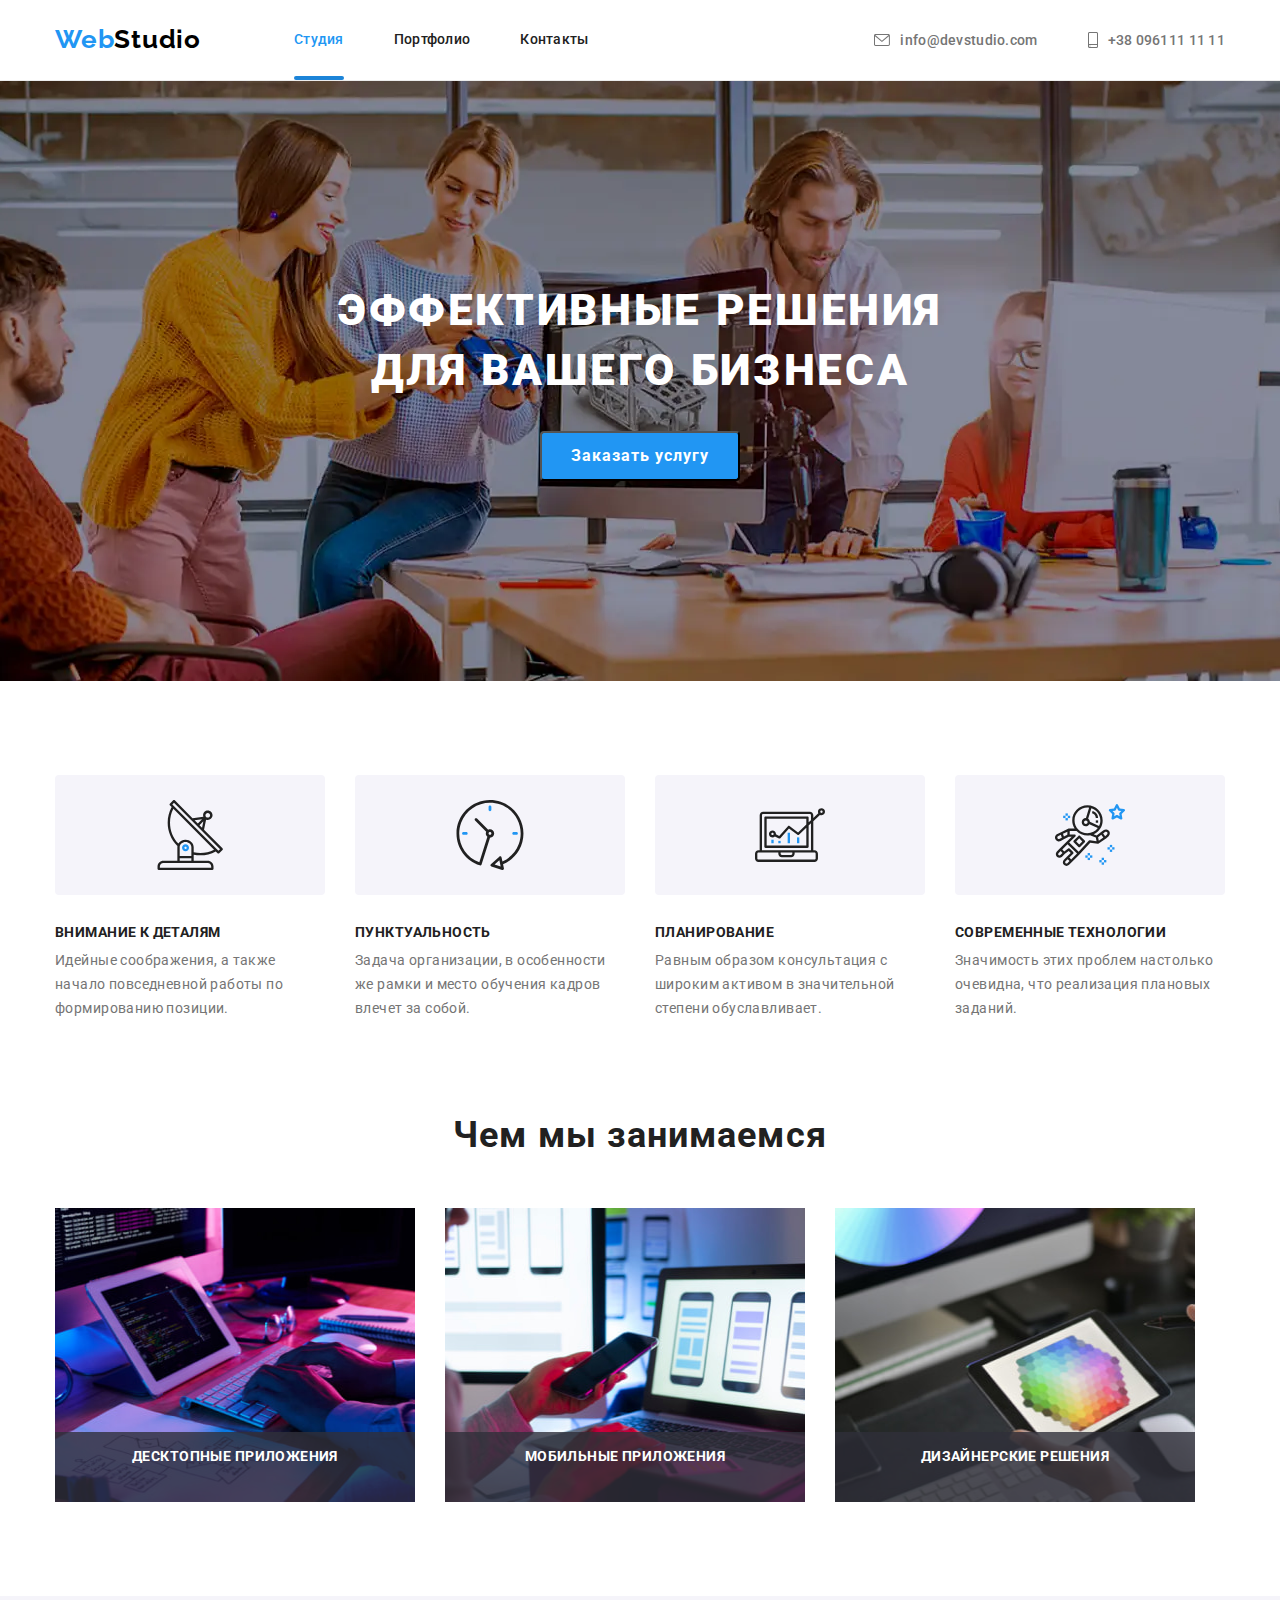
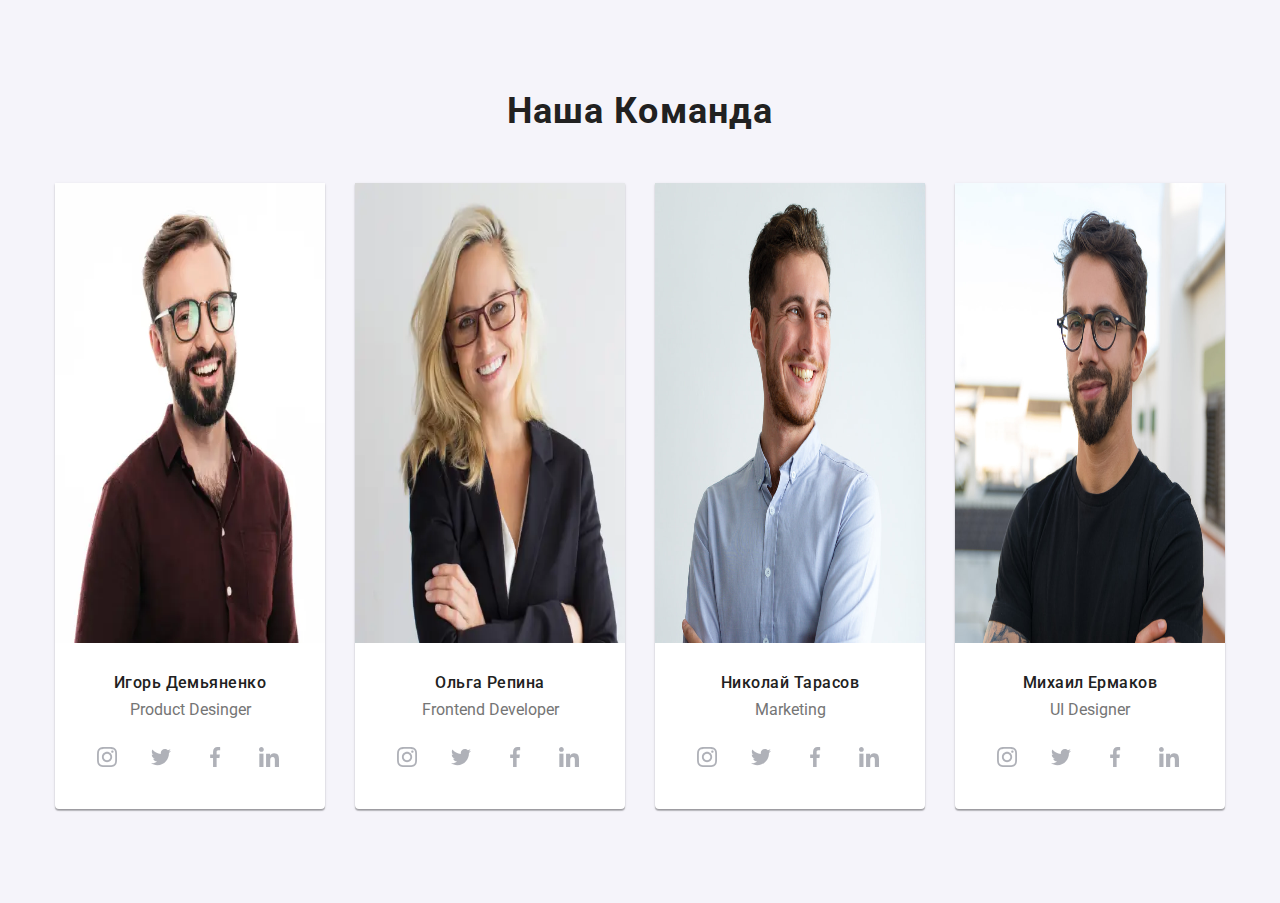
==== commit b09ae9d5: "1" ====
--- a/index.html
+++ b/index.html
@@ -189,12 +189,55 @@
           <h2 class="team__title">Наша Команда</h2>
           <ul class="team__list">
             <li class="team__item">
-              <img
-                src="./images/img1.jpg"
-                width="450"
-                height="460"
-                alt="Портфолио1"
-              />
+              <picture>
+                <source
+                  srcset="
+                    ./images/my-team/pic_1.webp    1x,
+                    ./images/my-team/pic_1@2x.webp 2x
+                  "
+                  media="(min-width:1200px)"
+                  type="image/webp" />
+                <source
+                  srcset="
+                    ./images/my-team/pic_1.jpg    1x,
+                    ./images/my-team/pic_1@2x.jpg 2x
+                  "
+                  media="(min-width:1200px)"
+                  type="image/webp" />
+                <source
+                  srcset="
+                    ./images/my-team/pic_1.webp    1x,
+                    ./images/my-team/pic_1@2x.webp 2x
+                  "
+                  media="(max-width:768px)"
+                  type="image/webp" />
+                <source
+                  srcset="
+                    ./images/my-team/pic_1.jpg    1x,
+                    ./images/my-team/pic_1@2x.jpg 2x
+                  "
+                  media="(min-width:768px)"
+                  type="image/webp" />
+                <source
+                  srcset="
+                    ./images/my-team/pic_1.webp    1x,
+                    ./images/my-team/pic_1@2x.webp 2x
+                  "
+                  media="(max-width:767px)"
+                  type="image/webp" />
+                <source
+                  srcset="
+                    ./images/my-team/pic_1.jpg    1x,
+                    ./images/my-team/pic_1@2x.jpg 2x
+                  "
+                  media="(max-width:767px)"
+                  type="image/webp" />
+                <img
+                  src="./images/my-team/pic_1.jpg"
+                  width="450"
+                  height="460"
+                  alt="Портфолио1"
+              /></picture>
               <div class="team__box">
                 <h3 class="team__name">Игорь Демьяненко</h3>
                 <p class="team__skill">Product Desinger</p>
@@ -231,12 +274,55 @@
               </div>
             </li>
             <li class="team__item">
-              <img
-                src="./images/img.jpg"
-                width="450"
-                height="460"
-                alt="портфолио2"
-              />
+              <picture>
+                <source
+                  srcset="
+                    ./images/my-team/pic_2.webp    1x,
+                    ./images/my-team/pic_2@2x.webp 2x
+                  "
+                  media="(min-width:1200px)"
+                  type="image/webp" />
+                <source
+                  srcset="
+                    ./images/my-team/pic_2.jpg    1x,
+                    ./images/my-team/pic_2@2x.jpg 2x
+                  "
+                  media="(min-width:1200px)"
+                  type="image/webp" />
+                <source
+                  srcset="
+                    ./images/my-team/pic_2.webp    1x,
+                    ./images/my-team/pic_2@2x.webp 2x
+                  "
+                  media="(max-width:768px)"
+                  type="image/webp" />
+                <source
+                  srcset="
+                    ./images/my-team/pic_2.jpg    1x,
+                    ./images/my-team/pic_2@2x.jpg 2x
+                  "
+                  media="(min-width:768px)"
+                  type="image/webp" />
+                <source
+                  srcset="
+                    ./images/my-team/pic_2.webp    1x,
+                    ./images/my-team/pic_2@2x.webp 2x
+                  "
+                  media="(max-width:767px)"
+                  type="image/webp" />
+                <source
+                  srcset="
+                    ./images/my-team/pic_2.jpg    1x,
+                    ./images/my-team/pic_2@2x.jpg 2x
+                  "
+                  media="(max-width:767px)"
+                  type="image/webp" />
+                <img
+                  src="./images/my-team/pic_2.jpg"
+                  width="450"
+                  height="460"
+                  alt="Портфолио1"
+              /></picture>
               <div class="team__box">
                 <h3 class="team__name">Ольга Репина</h3>
                 <p class="team__skill">Frontend Developer</p>
--- a/css/main.min.css
+++ b/css/main.min.css
@@ -1,3 +1,3 @@
 /*! modern-normalize v1.1.0 | MIT License | https://github.com/sindresorhus/modern-normalize */*,::before,::after{box-sizing:border-box}html{line-height:1.15;-webkit-text-size-adjust:100%;-moz-tab-size:4;tab-size:4}body{margin:0;font-family:system-ui,-apple-system,"Segoe UI",Roboto,Helvetica,Arial,sans-serif,"Apple Color Emoji","Segoe UI Emoji"}hr{height:0;color:inherit}abbr[title]{text-decoration:underline dotted}b,strong{font-weight:bolder}code,kbd,samp,pre{font-family:ui-monospace, SFMono-Regular, Consolas, 'Liberation Mono', Menlo,- monospace;font-size:1em}small{font-size:80%}sub,sup{font-size:75%;line-height:0;position:relative;vertical-align:baseline}sub{bottom:-0.25em}sup{top:-0.5em}table{text-indent:0;border-color:inherit}button,input,optgroup,select,textarea{font-family:inherit;font-size:100%;line-height:1.15;margin:0}button,select{text-transform:none}button,[type='button'],[type='reset'],[type='submit']{-webkit-appearance:button}::-moz-focus-inner{border-style:none;padding:0}:-moz-focusring{outline:1px dotted ButtonText}:-moz-ui-invalid{box-shadow:none}legend{padding:0}progress{vertical-align:baseline}::-webkit-inner-spin-button,::-webkit-outer-spin-button{height:auto}[type='search']{-webkit-appearance:textfield;outline-offset:-2px}::-webkit-search-decoration{-webkit-appearance:none}::-webkit-file-upload-button{-webkit-appearance:button;font:inherit}summary{display:list-item}h1,h2,h3,h4,p,ul,body{margin:0px;padding:0px}img{display:block;max-width:100%;height:auto}ul{list-style-type:none}a{text-decoration:none}input,textarea{outline:none}body{font-family:"Roboto",sans-serif;font-weight:400;color:#757575}@media screen and (min-width: 0px) and (max-width: 767px){.site-nav{display:none}}@media screen and (min-width: 768px){.site-nav{margin-left:88px}}@media screen and (min-width: 1200px){.site-nav{margin-left:93px}}@media screen and (min-width: 0px) and (max-width: 767px){.site-nav__wrapper{display:none}}@media screen and (min-width: 768px) and (max-width: 1199px){.site-nav__wrapper{display:flex;flex-direction:column;margin-left:auto}}@media screen and (min-width: 1200px){.site-nav__wrapper{display:flex;align-items:center;margin-left:auto}}.site-nav__contacts{margin-left:auto}.site-nav__contact--icon{margin-right:10px;cursor:pointer;fill:currentColor}.site-nav__list{display:flex;align-items:center}.site-nav__item{position:relative;margin-right:50px}.site-nav__item:last-child{margin-right:0}.site-nav__contact--info{display:inline-flex;font-weight:500;letter-spacing:0.02em;color:#757575;align-items:center;transition:color 250ms cubic-bezier(0.4, 0, 0.2, 1)}@media screen and (min-width: 768px){.site-nav__contact--info{font-size:12px;line-height:calc(12 / 14)}}@media screen and (min-width: 1200px){.site-nav__contact--info{display:inline-flex;padding-top:32px;padding-bottom:32px;font-size:14px;line-height:calc(14 / 16)}}.site-nav__contact--info:hover,.site-nav__contact--info:active{color:#2196f3}@media screen and (min-width: 768px) and (max-width: 1199px){.corection{padding-top:10px}}@media screen and (min-width: 1200px){.corection{margin-left:50px}}.site-nav__link.current::before{position:absolute;bottom:-1%;content:'';display:inline-block;background-color:#1c84d8;color:#2196f3;border-radius:2px;width:100%;height:4px}.site-nav__link.current{color:#2196f3}.site-nav__link{position:relative;text-decoration:none;font-weight:500;font-size:14px;line-height:1.1;letter-spacing:0.02em;color:#212121;display:block;padding-top:32px;padding-bottom:32px;transition:color 250ms cubic-bezier(0.4, 0, 0.2, 1)}.site-nav__link:focus{color:#2196f3}.site-nav__link:hover{color:#2196f3}.site-nav__link:active{color:#2196f3}.hero{max-width:1600px;padding-top:200px;padding-bottom:200px;margin-left:auto;margin-right:auto}.hero__txt{font-weight:900;text-align:center;letter-spacing:0.06em;text-transform:uppercase;color:#fff;max-width:696px;margin:auto}@media screen and (min-width: 0px) and (max-width: 767px){.hero__txt{width:360px;font-size:26px;line-height:calc(42 / 26)}}@media screen and (min-width: 768px){.hero__txt{width:360px;font-size:26px;line-height:calc(42 / 26)}}@media screen and (min-width: 1200px){.hero__txt{width:696px;font-size:44px;line-height:1.36}}.hero__button{font-weight:700;font-size:16px;line-height:1.6;text-align:center;display:block;letter-spacing:0.06em;background:#2196f3;color:#fff;border-radius:4px;margin-left:auto;margin-right:auto;margin-top:30px;width:200px;height:50px;transition:background-color 250ms cubic-bezier(0.4, 0, 0.2, 1),box-shadow 250ms cubic-bezier(0.4, 0, 0.2, 1);cursor:pointer}.hero__button:hover,.hero__button:focus{background:#1c84d8}.main__description{font-weight:400;font-size:14px;line-height:1.7;letter-spacing:0.03em;color:#757575}@media screen and (min-width: 480px){.main__description{margin-bottom:30px}.main__description:last-child{margin-bottom:0px}}.main__title{display:block;text-transform:uppercase;font-weight:700;font-size:14px;line-height:1.1;letter-spacing:0.03em;margin-bottom:9px;color:#212121}@media screen and (min-width: 0px) and (max-width: 767px){.main__title{text-align:center}}@media screen and (min-width: 0px) and (max-width: 767px){.main{padding-top:30px;padding-bottom:60px}}@media screen and (min-width: 768px){.main{padding-top:60px;padding-bottom:60px}}@media screen and (min-width: 1200px){.main{padding-top:94px;padding-bottom:94px}}@media screen and (min-width: 480px){.main__list{justify-content:center}}@media screen and (min-width: 768px){.main__list{display:flex;flex-wrap:wrap;justify-content:center}}@media screen and (min-width: 1200px){.main__list{display:flex}}.main__thumb{margin-bottom:30px;align-items:center;justify-content:center;background:#f5f4fa;border-radius:4px}@media screen and (min-width: 0px) and (max-width: 767px){.main__thumb{display:flex;width:100%;height:120px;margin-top:30px}}@media screen and (min-width: 768px){.main__thumb{width:354px;height:120px;display:flex}}@media screen and (min-width: 1200px){.main__thumb{width:270px;height:120px;display:flex}}.main__icon{width:70px;height:70px}@media screen and (min-width: 768px) and (max-width: 1199px){.main__item{width:354px;margin-right:30px}.main__item:nth-child(2){margin-right:0px}.main__item:last-child{margin-right:0px}}@media screen and (min-width: 1200px){.main__item{width:270px;margin-right:30px}.main__item:last-child{margin-right:0px}}.main-container{padding-top:94px;padding-bottom:94px}.btn-submit{display:block;width:200px;height:50px;font-family:"Roboto",sans-serif;font-weight:700;font-size:16px;line-height:1.87;align-items:center;justify-content:center;letter-spacing:0.06em;color:#fff;background:#2196f3;box-shadow:0px 4px 4px rgba(0,0,0,0.15);border-radius:4px;margin-left:auto;margin-right:auto;transition:background-color 250ms cubic-bezier(0.4, 0, 0.2, 1),box-shadow 250ms cubic-bezier(0.4, 0, 0.2, 1);cursor:pointer}.btn-submit:hover,.btn-submit:focus{background:#1c84d8}.exit-btn{position:absolute;top:8px;right:8px;width:30px;height:30px;background:#ffffff;border:1px solid rgba(0,0,0,0.1);box-sizing:border-box;border-radius:50%;cursor:pointer;background-repeat:no-repeat;background-position:center;display:flex;align-items:center}.exit-btn:hover,.exit-btn:focus{fill:#2196f3}.ex-btn{height:18px;width:18px;transition:fill 250ms cubic-bezier(0.4, 0, 0.2, 1)}.btn{font-weight:700;font-size:16px;line-height:1.6;text-align:center;display:block;letter-spacing:0.06em;background:#2196f3;color:#fff;border-radius:4px;margin-left:auto;margin-right:auto;margin-top:30px;width:200px;height:50px;transition:background-color 250ms cubic-bezier(0.4, 0, 0.2, 1),box-shadow 250ms cubic-bezier(0.4, 0, 0.2, 1);cursor:pointer}.btn:hover,.btn:focus{background:#1c84d8}.mail-btn{position:relative;width:200px;height:50px;font-weight:700;font-size:16px;line-height:1.6;letter-spacing:0.06em;background:#2196f3;color:#fff;border-radius:4px;margin-left:12px;transition:background-color 250ms cubic-bezier(0.4, 0, 0.2, 1),box-shadow 250ms cubic-bezier(0.4, 0, 0.2, 1);cursor:pointer;display:inline-flex;align-items:center;justify-content:center}.mail-btn:hover,.mail-btn:focus{background:#1c84d8}.backdrop{position:fixed;top:0;left:0;width:100%;height:100%;background-color:rgba(0,0,0,0.2);transition:opacity 250ms cubic-bezier(0.4, 0, 0.2, 1),visibility 250ms cubic-bezier(0.4, 0, 0.2, 1)}.backdrop.is-hidden{visibility:hidden;opacity:0;pointer-events:none}.modal{position:absolute;top:50%;left:50%;transform:translate(-50%, -50%);width:528px;height:581px;background:#ffffff;box-shadow:0px 1px 3px rgba(0,0,0,0.12),0px 1px 1px rgba(0,0,0,0.14),0px 2px 1px rgba(0,0,0,0.2);border-radius:4px;padding:40px}@media screen and (max-width: 1199px){.what-doing{display:none}}.what-doing__list{display:flex}.what-doing__item{flex-basis:calc(100% / 3 - 30px)}.what-doing__item:not(:first-child){margin-left:30px}.what-doing__box{position:relative}.what-doing__wrapper{position:absolute;left:0;bottom:0;width:370px;height:70px;background:rgba(47,48,58,0.8);display:flex;justify-content:center;align-items:center}.what-doing__title{font-weight:700;font-size:36px;line-height:1.2;text-align:center;letter-spacing:0.03em;margin-bottom:50px;color:#212121}.what-doing__meta{font-family:"Roboto",sans-serif;font-weight:700;font-size:14px;line-height:1.1;letter-spacing:0.03em;text-transform:uppercase;margin-bottom:20px;color:#fff}.team__title{font-weight:700;text-align:center;letter-spacing:0.03em;color:#212121}@media screen and (max-width: 1199px){.team__title{font-size:28px;line-height:calc(28 / 33);margin-bottom:30px}}@media screen and (min-width: 1200px){.team__title{font-size:36px;line-height:1.2;margin-bottom:50px}}.team__list{background:#f5f4fa}@media screen and (min-width: 768px){.team__list{display:flex;flex-wrap:wrap;margin:-15px}}@media screen and (min-width: 1200px){.team__list{display:flex}}.team__name{font-weight:500;font-size:16px;line-height:1.2;text-align:center;letter-spacing:0.03em;margin-bottom:9px;color:#212121}.team__skill{text-align:center}.team-card__icons{width:20px;height:20px;cursor:pointer}.team__card{display:flex;margin-top:16px;width:206px;height:44px}.team-card__link{display:flex;align-items:center;justify-content:center;width:44px;height:44px;border-radius:50%;fill:#afb1b8;transition:background-color 250ms cubic-bezier(0.4, 0, 0.2, 1),fill 250ms cubic-bezier(0.4, 0, 0.2, 1)}.team-card__link:hover,.team-card__link:focus{background-color:#2196f3;fill:#fff}.team-card__item{width:44px;height:44px;margin-right:10px;border-radius:50% 50%;cursor:pointer}.team-card__item:last-child{margin-right:0}.team__box{padding:30px;border-radius:0px 0px 4px 4px}.team__item{background:#ffffff;box-shadow:0px 1px 3px rgba(0,0,0,0.12),0px 1px 1px rgba(0,0,0,0.14),0px 2px 1px rgba(0,0,0,0.2);border-radius:0px 0px 4px 4px}@media screen and (min-width: 768px) and (max-width: 1199px){.team__item{margin-left:15px;margin-right:15px;margin-bottom:15px}}@media screen and (min-width: 1200px){.team__item:not(:last-child){margin-right:30px}}.company__title{font-weight:700;font-size:36px;line-height:1.2;text-align:center;letter-spacing:0.03em;margin-bottom:50px;color:#212121}.company__list{display:flex}.company__item{width:170px;height:92px;margin-right:30px;border:1px solid #afb1b8;box-sizing:border-box;border-radius:4px;fill:#afb1b8;cursor:pointer;display:flex;justify-content:center;align-items:center;transition:border-color 250ms cubic-bezier(0.4, 0, 0.2, 1)}.company__item:last-child{margin-right:0px}.company__item:hover,.company__item:focus{fill:#2196f3;border-color:#2196f3}.company__icon{width:106px;height:60px;color:currentColor;transition:fill 250ms cubic-bezier(0.4, 0, 0.2, 1)}.company__link{display:flex;width:100%;height:100%;justify-content:center;align-items:center;color:currentColor;cursor:pointer;transition:border-color 250ms cubic-bezier(0.4, 0, 0.2, 1)}.company__link:hover,.company__link:focus{fill:#2196f3;border-color:#2196f3}.owerlay-txt{position:absolute;top:0;left:0;display:flex;width:100%;height:100%;align-items:center;justify-content:center;font-family:"Roboto",sans-serif;font-weight:400;font-size:18px;line-height:1.55;letter-spacing:0.03em;padding:63px 24px;color:#fff;background-color:rgba(33,150,243,0.9);transform:translateY(100%);transition:transform 250ms cubic-bezier(0.4, 0, 0.2, 1)}.owerlay-thumb{position:relative;overflow:hidden}.container{padding-left:15px;padding-right:15px;margin-right:auto;margin-left:auto}@media screen and (min-width: 480px){.container{width:480px}}@media screen and (min-width: 768px){.container{width:768px}}@media screen and (min-width: 1200px){.container{width:1200px}}.cliens{padding-top:94px;padding-bottom:94px}@media screen and (min-width: 1200px){.section1{padding-bottom:94px}}.team{background:#f5f4fa}@media screen and (min-width: 768){.team{padding-top:60px;padding-bottom:60px}}@media screen and (min-width: 1200px){.team{padding-top:94px;padding-bottom:94px}}.header{border-bottom:1px solid #ececec}@media screen and (max-width: 767px){.header__box{display:flex;justify-content:space-between;align-items:center;padding-top:16px;padding-bottom:16px}}@media screen and (min-width: 768px){.header__box{align-items:center;display:flex}}.header__website{font-family:"Raleway",sans-serif;font-weight:700;font-size:26px;line-height:1.2;letter-spacing:0.03em;color:#2196f3}.header__logo{font-family:"Raleway",sans-serif;text-decoration:none;font-weight:700;font-size:26px;line-height:1.2;letter-spacing:0.03em;color:#000000}.adress__location{font-family:"Roboto",sans-serif;font-weight:400;font-size:14px;line-height:1.7;letter-spacing:0.03em;margin-bottom:9px;color:#fff}.adress{font-style:normal;margin-top:20px}.adress__list{margin-bottom:9px}.adress__list:last-child{margin-bottom:0px}.adress__item{margin-bottom:9px}.adress__item:last-child{margin-bottom:0px}.adress__contact-info{font-weight:400;font-size:14px;line-height:1.4;letter-spacing:0.02m;color:rgba(255,255,255,0.6);transition:color 250ms cubic-bezier(0.4, 0, 0.2, 1)}.adress__contact-info:hover,.adress__contact-info:focus{color:#2196f3}.footer__title{font-family:"Roboto",sans-serif;font-weight:700;font-size:14px;line-height:1.1;letter-spacing:0.03em;text-transform:uppercase;margin-bottom:20px;color:#fff}.footer{background:#2f303a;padding-top:60px;padding-bottom:60px}.footer-join{margin-left:70px}.footer-nav__website{font-family:"Raleway",sans-serif;font-weight:700;font-size:26px;line-height:1.2;letter-spacing:0.03em;color:#2196f3}.footer-nav__logo{font-family:"Raleway",sans-serif;text-decoration:none;font-weight:700;font-size:26px;line-height:0.8;letter-spacing:0.03em;color:#fff}.footer__item{display:flex;margin-top:20px}.footer__logo{width:20px;height:20px;display:block;fill:#fff}.footer__link{display:flex;justify-content:center;align-items:center;width:44px;height:44px;background:rgba(255,255,255,0.1);border-radius:50%;cursor:pointer;transition:background-color 250ms cubic-bezier(0.4, 0, 0.2, 1)}.footer__link:hover,.footer__link:active{background-color:#2196f3}.footer__list{margin-right:10px}.footer__list:nth-child(4){margin-right:0px}.footer-container{width:1200px;padding-left:15px;padding-right:15px;margin-right:auto;margin-left:auto;display:flex;align-items:baseline}.section-sub{margin-left:93px}.sub__title{font-family:"Roboto",sans-serif;font-weight:700;font-size:14px;line-height:1.1;letter-spacing:0.03em;text-transform:uppercase;margin-bottom:20px;color:#fff}.icon-send{position:relative;left:10px;width:24px;height:24px;display:block;fill:#fff}.sub__list-mail{display:flex;width:570px;height:86px}.icon-link{display:block}.sub__input{width:358px;height:50px;color:var(--color-white);border:1px solid rgba(255,255,255,0.3);box-sizing:border-box;filter:drop-shadow(0px 4px 4px rgba(0,0,0,0.15));border-radius:4px;background-color:transparent;padding:16px 12px;transition:border-color 250ms cubic-bezier(0.4, 0, 0.2, 1)}.sub__input:focus{border:1px solid #2196f3}.main-button__container{padding-top:94px;padding-bottom:94px}.main-button__list{display:flex;justify-content:center;margin-bottom:50px}.main-button__item{background:#f5f4fa;border-radius:4px;margin-right:8px;cursor:pointer}.main-button__item:not(:last-child){margin-right:8px}.main-button__button{background-color:#f5f4fa;font-family:"Roboto",sans-serif;font-weight:500;font-size:16px;line-height:1.6;text-align:center;letter-spacing:0.03em;border-radius:4px;cursor:pointer;padding:6px 22px;border:1px solid #eeeeee;transition:background-color 250ms cubic-bezier(0.4, 0, 0.2, 1),box-shadow 250ms cubic-bezier(0.4, 0, 0.2, 1),color 250ms cubic-bezier(0.4, 0, 0.2, 1),border 250ms cubic-bezier(0.4, 0, 0.2, 1)}.main-button__button:focus,.main-button__button:hover{color:#fff;background:#2196f3;box-shadow:0px 3px 1px rgba(0,0,0,0.1),0px 1px 2px rgba(0,0,0,0.08),0px 2px 2px rgba(0,0,0,0.12);border-color:#2196f3}.main-button__current{background-color:#2196f3;color:#fff}.portfolio-list{background:#ffffff;box-sizing:border-box;display:flex;flex-wrap:wrap;margin-left:-30px;margin-top:-30px;flex-basis:calc(100% / 3 - 30px)}.portfolio-list__item{margin-left:30px;margin-top:30px;flex-basis:calc((100% - 90px) / 3);transition:box-shadow 250ms cubic-bezier(0.4, 0, 0.2, 1)}.portfolio-list__item:hover,.portfolio-list__item:focus{box-shadow:0px 1px 1px rgba(0,0,0,0.12),0px 4px 4px rgba(0,0,0,0.06),1px 4px 6px rgba(0,0,0,0.16)}.portfolio-list__card{display:block;transition:box-shadow 250ms cubic-bezier(0.4, 0, 0.2, 1)}.portfolio-list__card:hover .owerlay-txt{transform:translateY(0%)}.description{border-left:1px solid #eeeeee;border-bottom:1px solid #eeeeee;border-right:1px solid #eeeeee;padding-top:20px;padding-right:24px;padding-bottom:20px;padding-left:24px}.description__info{font-weight:700;font-size:18px;line-height:2;margin-bottom:4px;color:#212121}.description__sentence{font-weight:400;font-size:16px;line-height:1.9;letter-spacing:0.03em;color:#757575}.form{margin-right:auto;margin-left:auto}.form-input{width:448px;height:40px;margin-bottom:10px;border:1px solid rgba(33,33,33,0.2);box-sizing:border-box;border-radius:4px;padding-left:40px;transition:border-color 250ms cubic-bezier(0.4, 0, 0.2, 1)}.form-input:focus-within>.form-image{fill:#2196f3}.form-wrapper{position:relative;display:flex;flex-direction:column}.form-wrapper:focus-within>.form-image{fill:#2196f3}.form-wrapper:focus-within>.form-input{border:1px solid #2196f3;box-sizing:border-box;border-radius:4px}.form-image{position:absolute;top:44%;left:4.25%;width:18px;height:18px;transition:fill 250ms var(--transition-timing-func)}.form-label{font-family:var(--font-style);font-weight:var(--font-weight);font-size:12px;line-height:1.16;letter-spacing:0.01em;color:var(--main-color);margin-bottom:4px}.form-text{font-family:var(--font-style);font-weight:700;font-size:20px;line-height:1.15;text-align:center;letter-spacing:0.03em;margin-bottom:12px;color:var(--second-color)}.textarea{width:448px;height:120px;padding:12px 16px;font-size:14px;line-height:1.14;letter-spacing:0.01em}.textarea::placeholder{color:rgba(117,117,117,0.5)}.checkbox{--webkit-appearance: none;--moz-appeance: none;appearance:none;position:absolute}.checkbox:checked+.checkbox-icon{background-image:url(../images/iconcheck.svg)}.checkbox-label{white-space:nowrap;display:block;margin-left:31px;margin-bottom:30px;cursor:pointer}.checkbox-icon{position:absolute;left:52px;bottom:135px;display:inline-block;width:16px;height:15px;background-color:#ffffff;background-image:url(../images/Vector.svg)}.checkbox__description{font-weight:400;font-size:14px;line-height:1.7;letter-spacing:0.03em;color:#757575}.checkbox-color{color:#2196f3;display:inline;text-decoration:underline}textarea{resize:none;padding:12px 16px}.menu-btn{position:relative;display:inline-block;width:44px;height:44px;justify-content:center;background-color:transparent;border:transparent;outline:transparent;z-index:99;padding:0}.menu-btn.is-active .menu-btn__icon-open{opacity:0}.menu-btn.is-active .menu-btn__icon-close{opacity:1}@media screen and (min-width: 768px){.menu-btn{display:none}}.menu-btn__icon{width:44px;height:44px}.menu-btn__icon-open{opacity:1}.menu-btn__icon-open:hover{fill:#2196f3}.menu-btn__icon-open:focus{fill:#2196f3}.menu-btn__icon-close{opacity:0}.menu-btn__icon-close:hover{fill:#2196f3}.menu-btn__icon-close:focus{fill:#2196f3}.mobile-overlay{position:fixed;top:0;left:0;width:100vh;height:796px;margin-left:auto;margin-right:auto;z-index:10;transform:translateX(100%);transition:transform cubic-bezier(0.4, 0, 0.2, 1);visibility:hidden;pointer-events:none}.mobile-overlay.is-open{transform:translateX(0);visibility:visible;pointer-events:initial}@media screen and (min-width: 480px){.mobile-overlay{background-color:#ffffff;box-shadow:0px 4px 8px rgba(0,0,0,0.04),0px 2px 4px rgba(0,0,0,0.08),0px 1px 3px rgba(0,0,0,0.16)}}@media screen and (min-width: 768px){.mobile-overlay{display:none}}.mobile-menu{width:100%;height:796px;padding:40px;padding-right:0px}@media screen and (min-width: 480px), (max-width: 767px){.mobile-menu{background-color:#ffffff;box-shadow:0px 4px 8px rgba(0,0,0,0.04),0px 2px 4px rgba(0,0,0,0.08),0px 1px 3px rgba(0,0,0,0.16)}}.mobile-nav__item{margin-bottom:32px}.mobile-nav__item:last-child{margin-bottom:302px}.mobile-nav__link{font-family:"Roboto",sans-serif;font-weight:500;font-size:40px;line-height:calc(40 / 47);letter-spacing:0.02em;color:#212121}.mobile-nav__link.current{color:#2196f3}.mobile-contacts{display:flex;flex-direction:column;margin-bottom:64px}.mobile-contacts__link{font-family:"Roboto",sans-serif;font-weight:500;font-size:34px;line-height:calc(34 / 40);letter-spacing:0.02em;color:#2196f3;margin-bottom:32px}.mobile-contacts__link:last-child{margin-bottom:0px}.mobile-contacts__email{color:#757575;font-size:24px;line-height:calc(24 / 28)}.mobile-menu__social-link{font-family:"Roboto",sans-serif;font-weight:500;font-size:18px;line-height:calc(18 / 22);letter-spacing:0.02em;color:#2196f3;margin-right:20px}.mobile-menu__social-link:last-child{margin-right:0px}.mobile-menu__social-link-before{position:relative}.mobile-menu__social-link-before::before{position:absolute;top:50%;left:100%;content:'';display:inline-block;width:22px;border:1px solid #08070733;transform:rotate(90deg)}@media screen and (min-width: 0px) and (max-width: 767px){.hero-image{background-image:linear-gradient(to right, rgba(47,48,58,0.4), rgba(47,48,58,0.4)),url(/images/bc_fone/Header_m.png);background-image:-webkit-image-set(url(/images/bc_fone/Header_m.webp) 1x);background-color:#757575;background-repeat:no-repeat;background-position:center;background-size:cover}}@media screen and (min-width: 0px) and (max-width: 767px) and (min-device-pixel-ratio: 2), screen and (min-width: 0px) and (max-width: 767px) and (-moz-min-device-pixel-ratio: 2), screen and (min-width: 0px) and (max-width: 767px) and (-o-min-device-pixel-ratio: 2 / 1), screen and (min-width: 0px) and (max-width: 767px) and (-webkit-min-device-pixel-ratio: 2), screen and (min-width: 0px) and (max-width: 767px) and (min-resolution: 192dpi), screen and (min-width: 0px) and (max-width: 767px) and (min-resolution: 2dppx){.hero-image{background-image:linear-gradient(to right, rgba(47,48,58,0.4), rgba(47,48,58,0.4)),url(/images/bc_fone/Header_x2m.png);background-image:-webkit-image-set(url(/images/bc_fone/Header_x2m.webp) 2x)}}@media screen and (min-width: 768px){.hero-image{background-image:linear-gradient(to right, rgba(47,48,58,0.4), rgba(47,48,58,0.4)),url(/images/bc_fone/Header_t.png);background-image:-webkit-image-set(url(/images/bc_fone/Header_t.webp) 1x);background-color:#757575;background-repeat:no-repeat;background-position:center;background-size:cover}}@media screen and (min-width: 768px) and (min-device-pixel-ratio: 2), screen and (min-width: 768px) and (-moz-min-device-pixel-ratio: 2), screen and (min-width: 768px) and (-o-min-device-pixel-ratio: 2 / 1), screen and (min-width: 768px) and (-webkit-min-device-pixel-ratio: 2), screen and (min-width: 768px) and (min-resolution: 192dpi), screen and (min-width: 768px) and (min-resolution: 2dppx){.hero-image{background-image:linear-gradient(to right, rgba(47,48,58,0.4), rgba(47,48,58,0.4)),url(/images/bc_fone/Header_x2t.png);background-image:-webkit-image-set(url(/images/bc_fone/Header_x2t.webp) 2x)}}@media screen and (min-width: 1200px){.hero-image{background-image:linear-gradient(to right, rgba(47,48,58,0.4), rgba(47,48,58,0.4)),url(/images/bc_fone/Header_d.png);background-image:-webkit-image-set(url(/images/bc_fone/header_d.webp) 1x);background-color:#757575}}@media screen and (min-width: 1200px) and (min-device-pixel-ratio: 2), screen and (min-width: 1200px) and (-moz-min-device-pixel-ratio: 2), screen and (min-width: 1200px) and (-o-min-device-pixel-ratio: 2 / 1), screen and (min-width: 1200px) and (-webkit-min-device-pixel-ratio: 2), screen and (min-width: 1200px) and (min-resolution: 192dpi), screen and (min-width: 1200px) and (min-resolution: 2dppx){.hero-image{background-image:linear-gradient(to right, rgba(47,48,58,0.4), rgba(47,48,58,0.4)),url(/images/bc_fone/header_x2d.png);background-image:-webkit-image-set(url(/images/bc_fone/header_x2d.webp) 2x)}}
+ monospace;font-size:1em}small{font-size:80%}sub,sup{font-size:75%;line-height:0;position:relative;vertical-align:baseline}sub{bottom:-0.25em}sup{top:-0.5em}table{text-indent:0;border-color:inherit}button,input,optgroup,select,textarea{font-family:inherit;font-size:100%;line-height:1.15;margin:0}button,select{text-transform:none}button,[type='button'],[type='reset'],[type='submit']{-webkit-appearance:button}::-moz-focus-inner{border-style:none;padding:0}:-moz-focusring{outline:1px dotted ButtonText}:-moz-ui-invalid{box-shadow:none}legend{padding:0}progress{vertical-align:baseline}::-webkit-inner-spin-button,::-webkit-outer-spin-button{height:auto}[type='search']{-webkit-appearance:textfield;outline-offset:-2px}::-webkit-search-decoration{-webkit-appearance:none}::-webkit-file-upload-button{-webkit-appearance:button;font:inherit}summary{display:list-item}h1,h2,h3,h4,p,ul,body{margin:0px;padding:0px}img{display:block;max-width:100%}ul{list-style-type:none}a{text-decoration:none}input,textarea{outline:none}body{font-family:"Roboto",sans-serif;font-weight:400;color:#757575}@media screen and (min-width: 0px) and (max-width: 767px){.site-nav{display:none}}@media screen and (min-width: 768px){.site-nav{margin-left:88px}}@media screen and (min-width: 1200px){.site-nav{margin-left:93px}}@media screen and (min-width: 0px) and (max-width: 767px){.site-nav__wrapper{display:none}}@media screen and (min-width: 768px) and (max-width: 1199px){.site-nav__wrapper{display:flex;flex-direction:column;margin-left:auto}}@media screen and (min-width: 1200px){.site-nav__wrapper{display:flex;align-items:center;margin-left:auto}}.site-nav__contacts{margin-left:auto}.site-nav__contact--icon{margin-right:10px;cursor:pointer;fill:currentColor}.site-nav__list{display:flex;align-items:center}.site-nav__item{position:relative;margin-right:50px}.site-nav__item:last-child{margin-right:0}.site-nav__contact--info{display:inline-flex;font-weight:500;letter-spacing:0.02em;color:#757575;align-items:center;transition:color 250ms cubic-bezier(0.4, 0, 0.2, 1)}@media screen and (min-width: 768px){.site-nav__contact--info{font-size:12px;line-height:calc(12 / 14)}}@media screen and (min-width: 1200px){.site-nav__contact--info{display:inline-flex;padding-top:32px;padding-bottom:32px;font-size:14px;line-height:calc(14 / 16)}}.site-nav__contact--info:hover,.site-nav__contact--info:active{color:#2196f3}@media screen and (min-width: 768px) and (max-width: 1199px){.corection{padding-top:10px}}@media screen and (min-width: 1200px){.corection{margin-left:50px}}.site-nav__link.current::before{position:absolute;bottom:-1%;content:'';display:inline-block;background-color:#1c84d8;color:#2196f3;border-radius:2px;width:100%;height:4px}.site-nav__link.current{color:#2196f3}.site-nav__link{position:relative;text-decoration:none;font-weight:500;font-size:14px;line-height:1.1;letter-spacing:0.02em;color:#212121;display:block;padding-top:32px;padding-bottom:32px;transition:color 250ms cubic-bezier(0.4, 0, 0.2, 1)}.site-nav__link:focus{color:#2196f3}.site-nav__link:hover{color:#2196f3}.site-nav__link:active{color:#2196f3}.hero{max-width:1600px;padding-top:200px;padding-bottom:200px;margin-left:auto;margin-right:auto}.hero__txt{font-weight:900;text-align:center;letter-spacing:0.06em;text-transform:uppercase;color:#fff;max-width:696px;margin:auto}@media screen and (min-width: 0px) and (max-width: 767px){.hero__txt{width:360px;font-size:26px;line-height:calc(42 / 26)}}@media screen and (min-width: 768px){.hero__txt{width:360px;font-size:26px;line-height:calc(42 / 26)}}@media screen and (min-width: 1200px){.hero__txt{width:696px;font-size:44px;line-height:1.36}}.hero__button{font-weight:700;font-size:16px;line-height:1.6;text-align:center;display:block;letter-spacing:0.06em;background:#2196f3;color:#fff;border-radius:4px;margin-left:auto;margin-right:auto;margin-top:30px;width:200px;height:50px;transition:background-color 250ms cubic-bezier(0.4, 0, 0.2, 1),box-shadow 250ms cubic-bezier(0.4, 0, 0.2, 1);cursor:pointer}.hero__button:hover,.hero__button:focus{background:#1c84d8}.main__description{font-weight:400;font-size:14px;line-height:1.7;letter-spacing:0.03em;color:#757575}@media screen and (min-width: 480px){.main__description{margin-bottom:30px}.main__description:last-child{margin-bottom:0px}}.main__title{display:block;text-transform:uppercase;font-weight:700;font-size:14px;line-height:1.1;letter-spacing:0.03em;margin-bottom:9px;color:#212121}@media screen and (min-width: 0px) and (max-width: 767px){.main__title{text-align:center}}@media screen and (min-width: 0px) and (max-width: 767px){.main{padding-top:30px;padding-bottom:60px}}@media screen and (min-width: 768px){.main{padding-top:60px;padding-bottom:60px}}@media screen and (min-width: 1200px){.main{padding-top:94px;padding-bottom:94px}}@media screen and (min-width: 480px){.main__list{justify-content:center}}@media screen and (min-width: 768px){.main__list{display:flex;flex-wrap:wrap;justify-content:center}}@media screen and (min-width: 1200px){.main__list{display:flex}}.main__thumb{margin-bottom:30px;align-items:center;justify-content:center;background:#f5f4fa;border-radius:4px}@media screen and (min-width: 0px) and (max-width: 767px){.main__thumb{display:flex;width:100%;height:120px;margin-top:30px}}@media screen and (min-width: 768px){.main__thumb{width:354px;height:120px;display:flex}}@media screen and (min-width: 1200px){.main__thumb{width:270px;height:120px;display:flex}}.main__icon{width:70px;height:70px}@media screen and (min-width: 768px) and (max-width: 1199px){.main__item{width:354px;margin-right:30px}.main__item:nth-child(2){margin-right:0px}.main__item:last-child{margin-right:0px}}@media screen and (min-width: 1200px){.main__item{width:270px;margin-right:30px}.main__item:last-child{margin-right:0px}}.main-container{padding-top:94px;padding-bottom:94px}.btn-submit{display:block;width:200px;height:50px;font-family:"Roboto",sans-serif;font-weight:700;font-size:16px;line-height:1.87;align-items:center;justify-content:center;letter-spacing:0.06em;color:#fff;background:#2196f3;box-shadow:0px 4px 4px rgba(0,0,0,0.15);border-radius:4px;margin-left:auto;margin-right:auto;transition:background-color 250ms cubic-bezier(0.4, 0, 0.2, 1),box-shadow 250ms cubic-bezier(0.4, 0, 0.2, 1);cursor:pointer}.btn-submit:hover,.btn-submit:focus{background:#1c84d8}.exit-btn{position:absolute;top:8px;right:8px;width:30px;height:30px;background:#ffffff;border:1px solid rgba(0,0,0,0.1);box-sizing:border-box;border-radius:50%;cursor:pointer;background-repeat:no-repeat;background-position:center;display:flex;align-items:center}.exit-btn:hover,.exit-btn:focus{fill:#2196f3}.ex-btn{height:18px;width:18px;transition:fill 250ms cubic-bezier(0.4, 0, 0.2, 1)}.btn{font-weight:700;font-size:16px;line-height:1.6;text-align:center;display:block;letter-spacing:0.06em;background:#2196f3;color:#fff;border-radius:4px;margin-left:auto;margin-right:auto;margin-top:30px;width:200px;height:50px;transition:background-color 250ms cubic-bezier(0.4, 0, 0.2, 1),box-shadow 250ms cubic-bezier(0.4, 0, 0.2, 1);cursor:pointer}.btn:hover,.btn:focus{background:#1c84d8}.mail-btn{position:relative;width:200px;height:50px;font-weight:700;font-size:16px;line-height:1.6;letter-spacing:0.06em;background:#2196f3;color:#fff;border-radius:4px;margin-left:12px;transition:background-color 250ms cubic-bezier(0.4, 0, 0.2, 1),box-shadow 250ms cubic-bezier(0.4, 0, 0.2, 1);cursor:pointer;display:inline-flex;align-items:center;justify-content:center}.mail-btn:hover,.mail-btn:focus{background:#1c84d8}.backdrop{position:fixed;top:0;left:0;width:100%;height:100%;background-color:rgba(0,0,0,0.2);transition:opacity 250ms cubic-bezier(0.4, 0, 0.2, 1),visibility 250ms cubic-bezier(0.4, 0, 0.2, 1)}.backdrop.is-hidden{visibility:hidden;opacity:0;pointer-events:none}.modal{position:absolute;top:50%;left:50%;transform:translate(-50%, -50%);width:528px;height:581px;background:#ffffff;box-shadow:0px 1px 3px rgba(0,0,0,0.12),0px 1px 1px rgba(0,0,0,0.14),0px 2px 1px rgba(0,0,0,0.2);border-radius:4px;padding:40px}@media screen and (max-width: 1199px){.what-doing{display:none}}.what-doing__list{display:flex}.what-doing__item{flex-basis:calc(100% / 3 - 30px)}.what-doing__item:not(:first-child){margin-left:30px}.what-doing__box{position:relative}.what-doing__wrapper{position:absolute;left:0;bottom:0;width:100%;height:70px;background:rgba(47,48,58,0.8);display:flex;justify-content:center;align-items:center}.what-doing__title{font-weight:700;font-size:36px;line-height:1.2;text-align:center;letter-spacing:0.03em;margin-bottom:50px;color:#212121}.what-doing__meta{font-family:"Roboto",sans-serif;font-weight:700;font-size:14px;line-height:1.1;letter-spacing:0.03em;text-transform:uppercase;margin-bottom:20px;color:#fff}.team__title{font-weight:700;text-align:center;letter-spacing:0.03em;color:#212121}@media screen and (max-width: 1199px){.team__title{font-size:28px;line-height:calc(28 / 33);margin-bottom:30px}}@media screen and (min-width: 1200px){.team__title{font-size:36px;line-height:1.2;margin-bottom:50px}}.team__list{background:#f5f4fa}@media screen and (min-width: 480px) and (max-width: 767px){.team__list{display:flex;flex-wrap:wrap}}@media screen and (min-width: 768px) and (max-width: 1199px){.team__list{display:flex;flex-direction:column;flex-wrap:wrap;margin:-15px}}@media screen and (min-width: 1200px){.team__list{display:flex}}.team__name{font-weight:500;font-size:16px;line-height:1.2;text-align:center;letter-spacing:0.03em;margin-bottom:9px;color:#212121}.team__skill{text-align:center}.team-card__icons{width:20px;height:20px;cursor:pointer}.team__card{display:flex;margin-top:16px;width:206px;height:44px}.team-card__link{display:flex;align-items:center;justify-content:center;width:44px;height:44px;border-radius:50%;fill:#afb1b8;transition:background-color 250ms cubic-bezier(0.4, 0, 0.2, 1),fill 250ms cubic-bezier(0.4, 0, 0.2, 1)}.team-card__link:hover,.team-card__link:focus{background-color:#2196f3;fill:#fff}.team-card__item{width:44px;height:44px;margin-right:10px;border-radius:50% 50%;cursor:pointer}.team-card__item:last-child{margin-right:0}.team__box{padding:30px;border-radius:0px 0px 4px 4px}.team__item{background:#ffffff;box-shadow:0px 1px 3px rgba(0,0,0,0.12),0px 1px 1px rgba(0,0,0,0.14),0px 2px 1px rgba(0,0,0,0.2);border-radius:0px 0px 4px 4px}@media screen and (min-width: 768px) and (max-width: 1199px){.team__item{margin-left:15px;margin-right:15px;margin-bottom:15px}}@media screen and (min-width: 1200px){.team__item:not(:last-child){margin-right:30px}}.company__title{font-weight:700;font-size:36px;line-height:1.2;text-align:center;letter-spacing:0.03em;margin-bottom:50px;color:#212121}.company__list{display:flex}.company__item{width:170px;height:92px;margin-right:30px;border:1px solid #afb1b8;box-sizing:border-box;border-radius:4px;fill:#afb1b8;cursor:pointer;display:flex;justify-content:center;align-items:center;transition:border-color 250ms cubic-bezier(0.4, 0, 0.2, 1)}.company__item:last-child{margin-right:0px}.company__item:hover,.company__item:focus{fill:#2196f3;border-color:#2196f3}.company__icon{width:106px;height:60px;color:currentColor;transition:fill 250ms cubic-bezier(0.4, 0, 0.2, 1)}.company__link{display:flex;width:100%;height:100%;justify-content:center;align-items:center;color:currentColor;cursor:pointer;transition:border-color 250ms cubic-bezier(0.4, 0, 0.2, 1)}.company__link:hover,.company__link:focus{fill:#2196f3;border-color:#2196f3}.owerlay-txt{position:absolute;top:0;left:0;display:flex;width:100%;height:100%;align-items:center;justify-content:center;font-family:"Roboto",sans-serif;font-weight:400;font-size:18px;line-height:1.55;letter-spacing:0.03em;padding:63px 24px;color:#fff;background-color:rgba(33,150,243,0.9);transform:translateY(100%);transition:transform 250ms cubic-bezier(0.4, 0, 0.2, 1)}.owerlay-thumb{position:relative;overflow:hidden}.container{padding-left:15px;padding-right:15px;margin-right:auto;margin-left:auto}@media screen and (min-width: 480px){.container{width:480px}}@media screen and (min-width: 768px){.container{width:768px}}@media screen and (min-width: 1200px){.container{width:1200px}}.cliens{padding-top:94px;padding-bottom:94px}@media screen and (min-width: 1200px){.section1{padding-bottom:94px}}.team{background:#f5f4fa}@media screen and (min-width: 768){.team{padding-top:60px;padding-bottom:60px}}@media screen and (min-width: 1200px){.team{padding-top:94px;padding-bottom:94px}}.header{border-bottom:1px solid #ececec}@media screen and (max-width: 767px){.header__box{display:flex;justify-content:space-between;align-items:center;padding-top:16px;padding-bottom:16px}}@media screen and (min-width: 768px){.header__box{align-items:center;display:flex}}.header__website{font-family:"Raleway",sans-serif;font-weight:700;font-size:26px;line-height:1.2;letter-spacing:0.03em;color:#2196f3}.header__logo{font-family:"Raleway",sans-serif;text-decoration:none;font-weight:700;font-size:26px;line-height:1.2;letter-spacing:0.03em;color:#000000}.adress__location{font-family:"Roboto",sans-serif;font-weight:400;font-size:14px;line-height:1.7;letter-spacing:0.03em;margin-bottom:9px;color:#fff}.adress{font-style:normal;margin-top:20px}.adress__list{margin-bottom:9px}.adress__list:last-child{margin-bottom:0px}.adress__item{margin-bottom:9px}.adress__item:last-child{margin-bottom:0px}.adress__contact-info{font-weight:400;font-size:14px;line-height:1.4;letter-spacing:0.02m;color:rgba(255,255,255,0.6);transition:color 250ms cubic-bezier(0.4, 0, 0.2, 1)}.adress__contact-info:hover,.adress__contact-info:focus{color:#2196f3}.footer__title{font-family:"Roboto",sans-serif;font-weight:700;font-size:14px;line-height:1.1;letter-spacing:0.03em;text-transform:uppercase;margin-bottom:20px;color:#fff}.footer{background:#2f303a;padding-top:60px;padding-bottom:60px}.footer-join{margin-left:70px}.footer-nav__website{font-family:"Raleway",sans-serif;font-weight:700;font-size:26px;line-height:1.2;letter-spacing:0.03em;color:#2196f3}.footer-nav__logo{font-family:"Raleway",sans-serif;text-decoration:none;font-weight:700;font-size:26px;line-height:0.8;letter-spacing:0.03em;color:#fff}.footer__item{display:flex;margin-top:20px}.footer__logo{width:20px;height:20px;display:block;fill:#fff}.footer__link{display:flex;justify-content:center;align-items:center;width:44px;height:44px;background:rgba(255,255,255,0.1);border-radius:50%;cursor:pointer;transition:background-color 250ms cubic-bezier(0.4, 0, 0.2, 1)}.footer__link:hover,.footer__link:active{background-color:#2196f3}.footer__list{margin-right:10px}.footer__list:nth-child(4){margin-right:0px}.footer-container{width:1200px;padding-left:15px;padding-right:15px;margin-right:auto;margin-left:auto;display:flex;align-items:baseline}.section-sub{margin-left:93px}.sub__title{font-family:"Roboto",sans-serif;font-weight:700;font-size:14px;line-height:1.1;letter-spacing:0.03em;text-transform:uppercase;margin-bottom:20px;color:#fff}.icon-send{position:relative;left:10px;width:24px;height:24px;display:block;fill:#fff}.sub__list-mail{display:flex;width:570px;height:86px}.icon-link{display:block}.sub__input{width:358px;height:50px;color:var(--color-white);border:1px solid rgba(255,255,255,0.3);box-sizing:border-box;filter:drop-shadow(0px 4px 4px rgba(0,0,0,0.15));border-radius:4px;background-color:transparent;padding:16px 12px;transition:border-color 250ms cubic-bezier(0.4, 0, 0.2, 1)}.sub__input:focus{border:1px solid #2196f3}.main-button__container{padding-top:94px;padding-bottom:94px}.main-button__list{display:flex;justify-content:center;margin-bottom:50px}.main-button__item{background:#f5f4fa;border-radius:4px;margin-right:8px;cursor:pointer}.main-button__item:not(:last-child){margin-right:8px}.main-button__button{background-color:#f5f4fa;font-family:"Roboto",sans-serif;font-weight:500;font-size:16px;line-height:1.6;text-align:center;letter-spacing:0.03em;border-radius:4px;cursor:pointer;padding:6px 22px;border:1px solid #eeeeee;transition:background-color 250ms cubic-bezier(0.4, 0, 0.2, 1),box-shadow 250ms cubic-bezier(0.4, 0, 0.2, 1),color 250ms cubic-bezier(0.4, 0, 0.2, 1),border 250ms cubic-bezier(0.4, 0, 0.2, 1)}.main-button__button:focus,.main-button__button:hover{color:#fff;background:#2196f3;box-shadow:0px 3px 1px rgba(0,0,0,0.1),0px 1px 2px rgba(0,0,0,0.08),0px 2px 2px rgba(0,0,0,0.12);border-color:#2196f3}.main-button__current{background-color:#2196f3;color:#fff}.portfolio-list{background:#ffffff;box-sizing:border-box;display:flex;flex-wrap:wrap;margin-left:-30px;margin-top:-30px;flex-basis:calc(100% / 3 - 30px)}.portfolio-list__item{margin-left:30px;margin-top:30px;flex-basis:calc((100% - 90px) / 3);transition:box-shadow 250ms cubic-bezier(0.4, 0, 0.2, 1)}.portfolio-list__item:hover,.portfolio-list__item:focus{box-shadow:0px 1px 1px rgba(0,0,0,0.12),0px 4px 4px rgba(0,0,0,0.06),1px 4px 6px rgba(0,0,0,0.16)}.portfolio-list__card{display:block;transition:box-shadow 250ms cubic-bezier(0.4, 0, 0.2, 1)}.portfolio-list__card:hover .owerlay-txt{transform:translateY(0%)}.description{border-left:1px solid #eeeeee;border-bottom:1px solid #eeeeee;border-right:1px solid #eeeeee;padding-top:20px;padding-right:24px;padding-bottom:20px;padding-left:24px}.description__info{font-weight:700;font-size:18px;line-height:2;margin-bottom:4px;color:#212121}.description__sentence{font-weight:400;font-size:16px;line-height:1.9;letter-spacing:0.03em;color:#757575}.form{margin-right:auto;margin-left:auto}.form-input{width:448px;height:40px;margin-bottom:10px;border:1px solid rgba(33,33,33,0.2);box-sizing:border-box;border-radius:4px;padding-left:40px;transition:border-color 250ms cubic-bezier(0.4, 0, 0.2, 1)}.form-input:focus-within>.form-image{fill:#2196f3}.form-wrapper{position:relative;display:flex;flex-direction:column}.form-wrapper:focus-within>.form-image{fill:#2196f3}.form-wrapper:focus-within>.form-input{border:1px solid #2196f3;box-sizing:border-box;border-radius:4px}.form-image{position:absolute;top:44%;left:4.25%;width:18px;height:18px;transition:fill 250ms var(--transition-timing-func)}.form-label{font-family:var(--font-style);font-weight:var(--font-weight);font-size:12px;line-height:1.16;letter-spacing:0.01em;color:var(--main-color);margin-bottom:4px}.form-text{font-family:var(--font-style);font-weight:700;font-size:20px;line-height:1.15;text-align:center;letter-spacing:0.03em;margin-bottom:12px;color:var(--second-color)}.textarea{width:448px;height:120px;padding:12px 16px;font-size:14px;line-height:1.14;letter-spacing:0.01em}.textarea::placeholder{color:rgba(117,117,117,0.5)}.checkbox{--webkit-appearance: none;--moz-appeance: none;appearance:none;position:absolute}.checkbox:checked+.checkbox-icon{background-image:url(../images/iconcheck.svg)}.checkbox-label{white-space:nowrap;display:block;margin-left:31px;margin-bottom:30px;cursor:pointer}.checkbox-icon{position:absolute;left:52px;bottom:135px;display:inline-block;width:16px;height:15px;background-color:#ffffff;background-image:url(../images/Vector.svg)}.checkbox__description{font-weight:400;font-size:14px;line-height:1.7;letter-spacing:0.03em;color:#757575}.checkbox-color{color:#2196f3;display:inline;text-decoration:underline}textarea{resize:none;padding:12px 16px}.menu-btn{position:relative;display:inline-block;width:44px;height:44px;justify-content:center;background-color:transparent;border:transparent;outline:transparent;z-index:99;padding:0}.menu-btn.is-active .menu-btn__icon-open{opacity:0}.menu-btn.is-active .menu-btn__icon-close{opacity:1}@media screen and (min-width: 768px){.menu-btn{display:none}}.menu-btn__icon{width:44px;height:44px}.menu-btn__icon-open{opacity:1}.menu-btn__icon-open:hover{fill:#2196f3}.menu-btn__icon-open:focus{fill:#2196f3}.menu-btn__icon-close{opacity:0}.menu-btn__icon-close:hover{fill:#2196f3}.menu-btn__icon-close:focus{fill:#2196f3}.mobile-overlay{position:fixed;top:0;left:0;width:100vh;height:796px;margin-left:auto;margin-right:auto;z-index:10;transform:translateX(100%);transition:transform cubic-bezier(0.4, 0, 0.2, 1);visibility:hidden;pointer-events:none}.mobile-overlay.is-open{transform:translateX(0);visibility:visible;pointer-events:initial}@media screen and (min-width: 480px){.mobile-overlay{background-color:#ffffff;box-shadow:0px 4px 8px rgba(0,0,0,0.04),0px 2px 4px rgba(0,0,0,0.08),0px 1px 3px rgba(0,0,0,0.16)}}@media screen and (min-width: 768px){.mobile-overlay{display:none}}.mobile-menu{width:100%;height:796px;padding:40px;padding-right:0px}@media screen and (min-width: 480px), (max-width: 767px){.mobile-menu{background-color:#ffffff;box-shadow:0px 4px 8px rgba(0,0,0,0.04),0px 2px 4px rgba(0,0,0,0.08),0px 1px 3px rgba(0,0,0,0.16)}}.mobile-nav__item{margin-bottom:32px}.mobile-nav__item:last-child{margin-bottom:302px}.mobile-nav__link{font-family:"Roboto",sans-serif;font-weight:500;font-size:40px;line-height:calc(40 / 47);letter-spacing:0.02em;color:#212121}.mobile-nav__link.current{color:#2196f3}.mobile-contacts{display:flex;flex-direction:column;margin-bottom:64px}.mobile-contacts__link{font-family:"Roboto",sans-serif;font-weight:500;font-size:34px;line-height:calc(34 / 40);letter-spacing:0.02em;color:#2196f3;margin-bottom:32px}.mobile-contacts__link:last-child{margin-bottom:0px}.mobile-contacts__email{color:#757575;font-size:24px;line-height:calc(24 / 28)}.mobile-menu__social-link{font-family:"Roboto",sans-serif;font-weight:500;font-size:18px;line-height:calc(18 / 22);letter-spacing:0.02em;color:#2196f3;margin-right:20px}.mobile-menu__social-link:last-child{margin-right:0px}.mobile-menu__social-link-before{position:relative}.mobile-menu__social-link-before::before{position:absolute;top:50%;left:100%;content:'';display:inline-block;width:22px;border:1px solid #08070733;transform:rotate(90deg)}@media screen and (min-width: 0px) and (max-width: 767px){.hero-image{background-image:linear-gradient(to right, rgba(47,48,58,0.4), rgba(47,48,58,0.4)),url(../images/bc_fone/Header_m.png);background-image:-webkit-image-set(url(../images/bc_fone/Header_m.webp) 1x);background-color:#757575;background-repeat:no-repeat;background-position:center;background-size:cover}}@media screen and (min-width: 0px) and (max-width: 767px) and (min-device-pixel-ratio: 2) and (min-width: 480px), screen and (min-width: 0px) and (max-width: 767px) and (min-resolution: 192dpi) and (min-width: 480px), screen and (min-width: 0px) and (max-width: 767px) and (min-resolution: 2dppx) and (min-width: 480px){.hero-image{background-image:linear-gradient(to right, rgba(47,48,58,0.4), rgba(47,48,58,0.4)),url(../images/bc_fone/Header_x2m.png);background-image:-webkit-image-set(url(../images/bc_fone/Header_x2m.webp) 2x)}}@media screen and (min-width: 768px){.hero-image{background-image:linear-gradient(to right, rgba(47,48,58,0.4), rgba(47,48,58,0.4)),url(../images/bc_fone/Header_t.png);background-image:-webkit-image-set(url(../images/bc_fone/Header_t.webp) 1x);background-color:#757575;background-repeat:no-repeat;background-position:center;background-size:cover}}@media screen and (min-width: 768px) and (min-device-pixel-ratio: 2) and (min-width: 768px), screen and (min-width: 768px) and (min-resolution: 192dpi) and (min-width: 768px), screen and (min-width: 768px) and (min-resolution: 2dppx) and (min-width: 768px){.hero-image{background-image:linear-gradient(to right, rgba(47,48,58,0.4), rgba(47,48,58,0.4)),url(../images/bc_fone/Header_x2t.png);background-image:-webkit-image-set(url(../images/bc_fone/Header_x2t.webp) 2x)}}@media screen and (min-width: 1200px){.hero-image{background-image:url(../images/bc_fone/Header_d.png);background-image:-webkit-image-set(url(../images/bc_fone/header_d.webp) 1x);background-color:#757575}}@media screen and (min-width: 1200px) and (min-device-pixel-ratio: 2) and (min-width: 1200px), screen and (min-width: 1200px) and (min-resolution: 192dpi) and (min-width: 1200px), screen and (min-width: 1200px) and (min-resolution: 2dppx) and (min-width: 1200px){.hero-image{background-image:linear-gradient(to right, rgba(47,48,58,0.4), rgba(47,48,58,0.4)),url(../images/bc_fone/header_x2d.png);background-image:-webkit-image-set(url(../images/bc_fone/header_x2d.webp) 2x)}}
 /*# sourceMappingURL=main.min.css.map */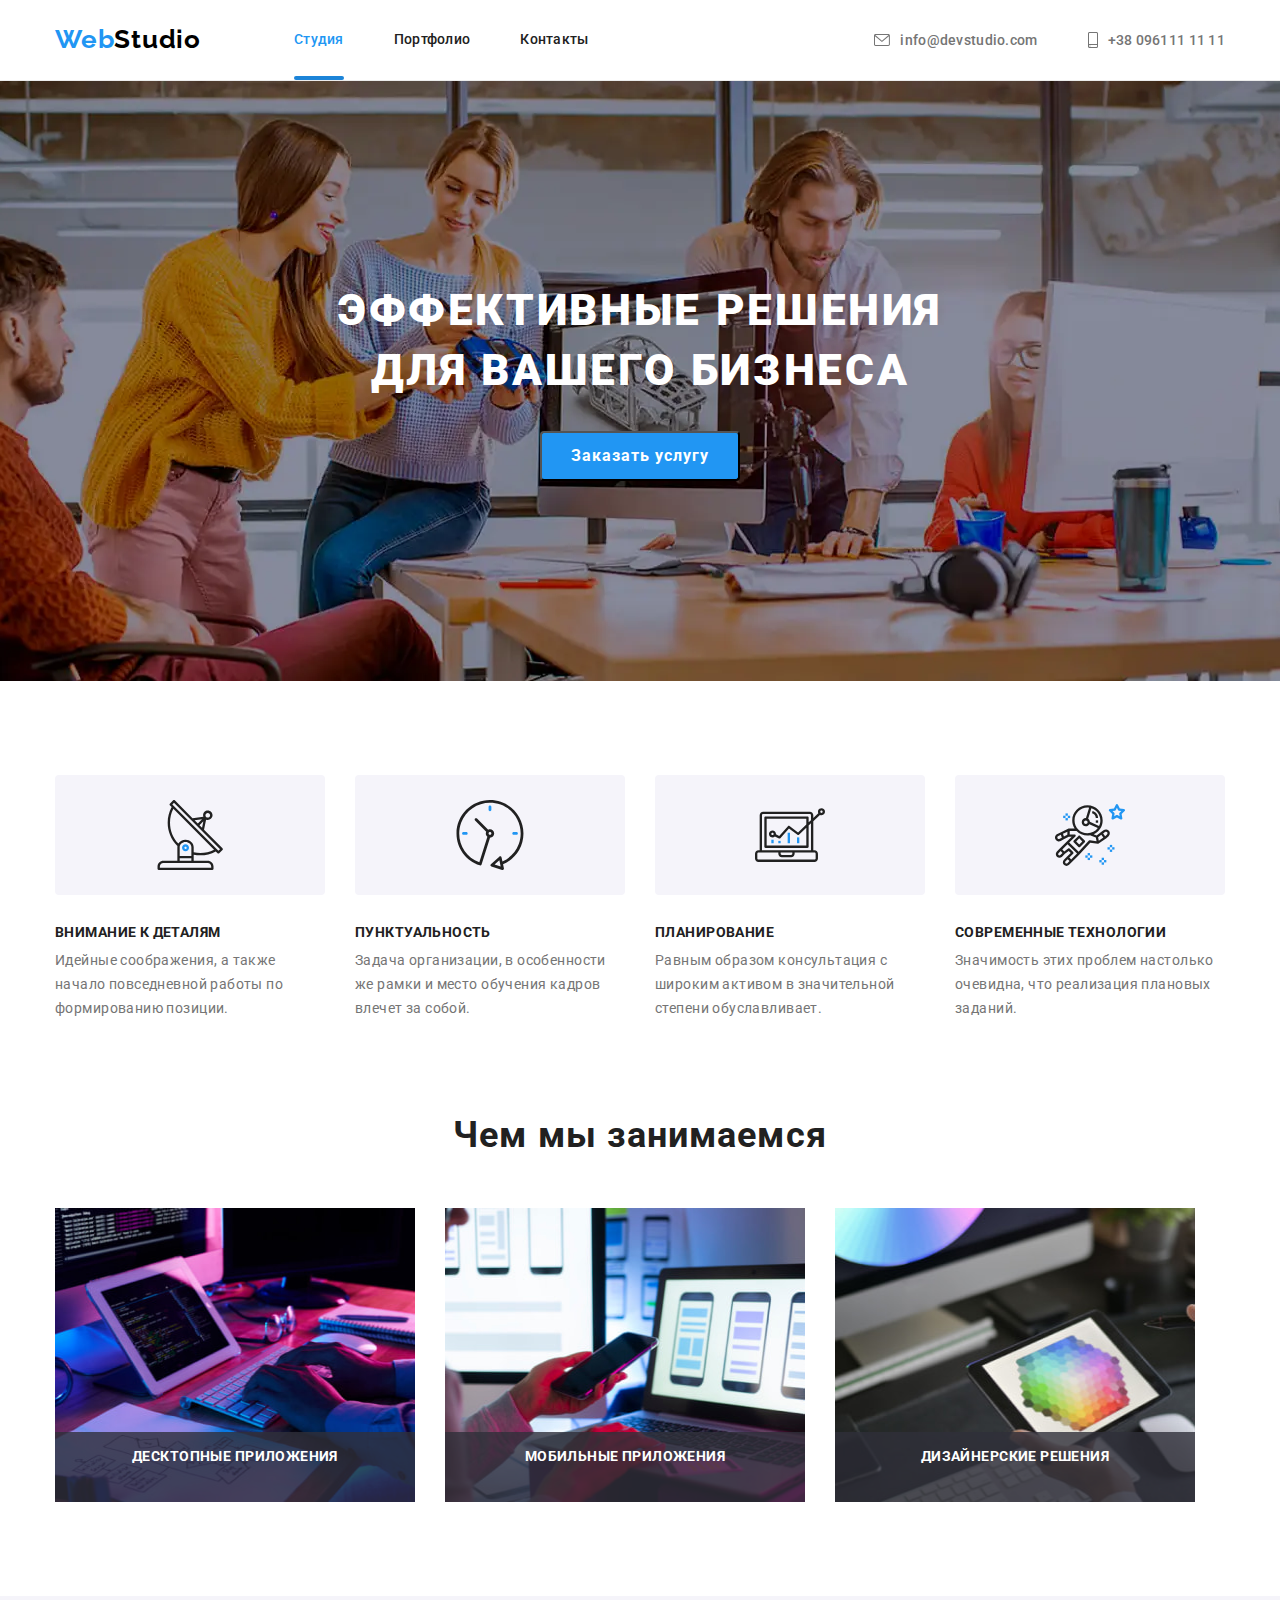
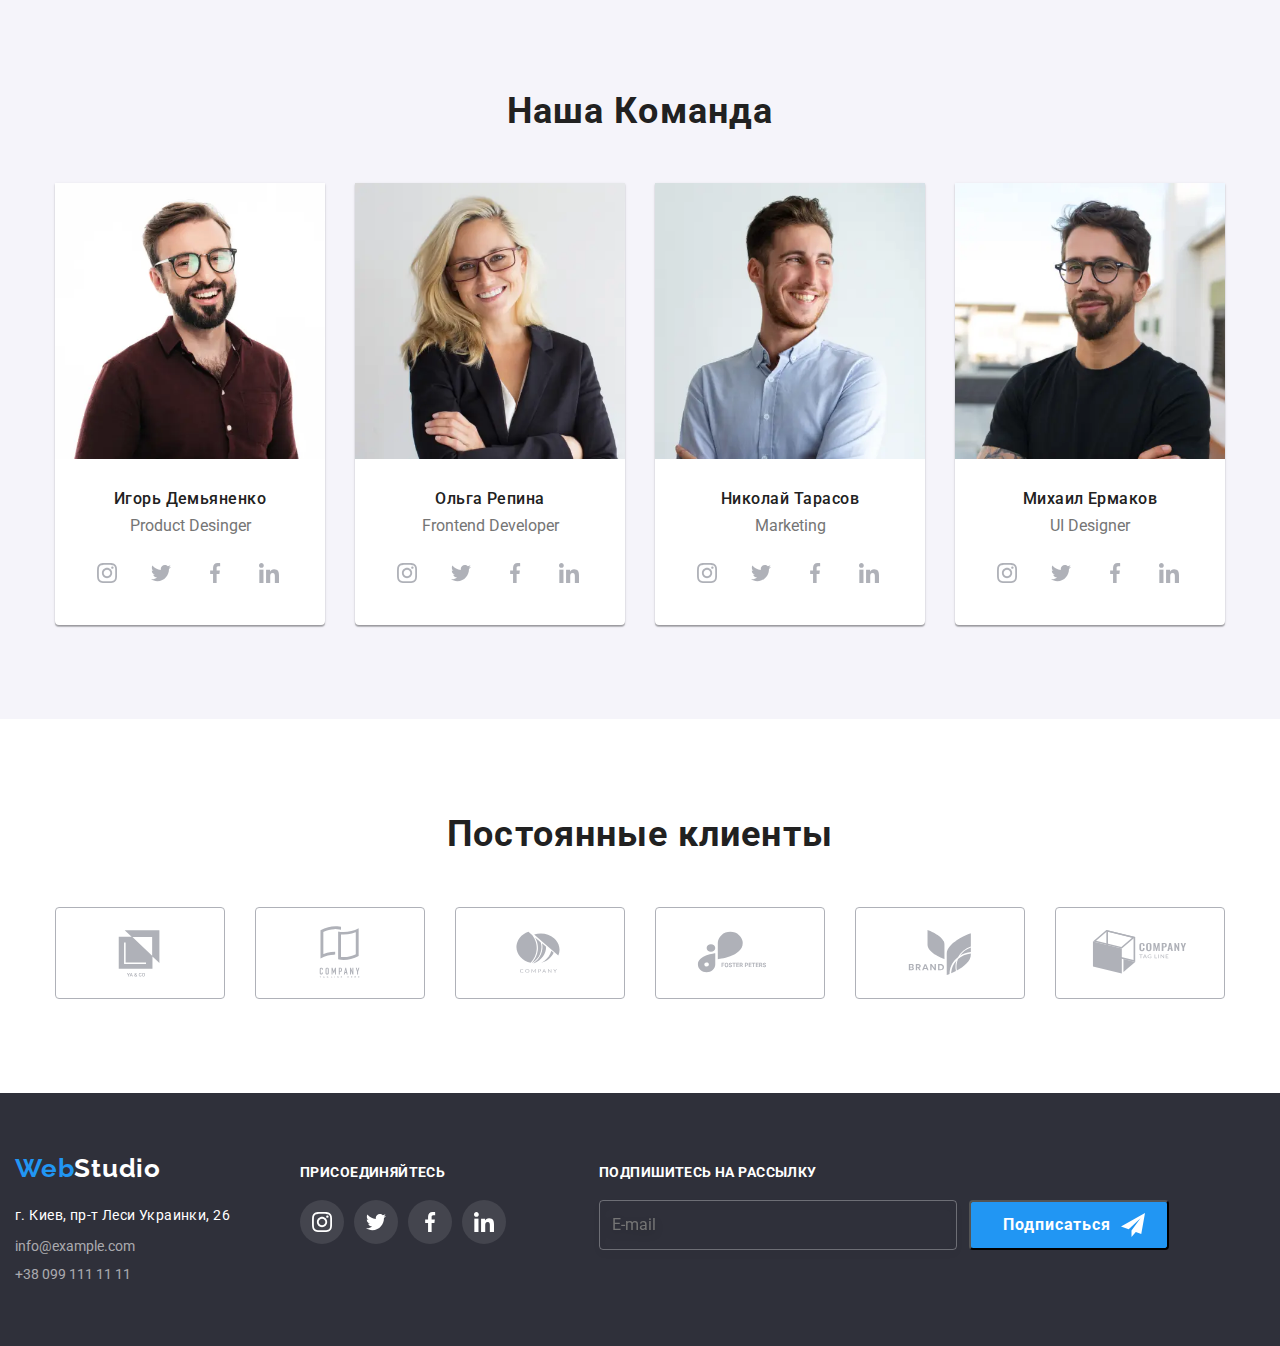
==== commit c256d752: "save" ====
--- a/index.html
+++ b/index.html
@@ -232,11 +232,7 @@
                   "
                   media="(max-width:767px)"
                   type="image/webp" />
-                <img
-                  src="./images/my-team/pic_1.jpg"
-                  width="450"
-                  height="460"
-                  alt="Портфолио1"
+                <img src="./images/my-team/pic_1.jpg" alt="Портфолио1"
               /></picture>
               <div class="team__box">
                 <h3 class="team__name">Игорь Демьяненко</h3>
@@ -317,11 +313,7 @@
                   "
                   media="(max-width:767px)"
                   type="image/webp" />
-                <img
-                  src="./images/my-team/pic_2.jpg"
-                  width="450"
-                  height="460"
-                  alt="Портфолио1"
+                <img src="./images/my-team/pic_2.jpg" alt="Портфолио1"
               /></picture>
               <div class="team__box">
                 <h3 class="team__name">Ольга Репина</h3>
@@ -359,12 +351,51 @@
               </div>
             </li>
             <li class="team__item">
-              <img
-                src="./images/img2.jpg"
-                width="450"
-                height="460"
-                alt="Портфолио3"
-              />
+              <picture>
+                <source
+                  srcset="
+                    ./images/my-team/pic_3.webp    1x,
+                    ./images/my-team/pic_3@2x.webp 2x
+                  "
+                  media="(min-width:1200px)"
+                  type="image/webp" />
+                <source
+                  srcset="
+                    ./images/my-team/pic_3.jpg    1x,
+                    ./images/my-team/pic_3@2x.jpg 2x
+                  "
+                  media="(min-width:1200px)"
+                  type="image/webp" />
+                <source
+                  srcset="
+                    ./images/my-team/pic_3.webp    1x,
+                    ./images/my-team/pic_3@2x.webp 2x
+                  "
+                  media="(max-width:768px)"
+                  type="image/webp" />
+                <source
+                  srcset="
+                    ./images/my-team/pic_3.jpg    1x,
+                    ./images/my-team/pic_3@2x.jpg 2x
+                  "
+                  media="(min-width:768px)"
+                  type="image/webp" />
+                <source
+                  srcset="
+                    ./images/my-team/pic_3.webp    1x,
+                    ./images/my-team/pic_3@2x.webp 2x
+                  "
+                  media="(max-width:767px)"
+                  type="image/webp" />
+                <source
+                  srcset="
+                    ./images/my-team/pic_3.jpg    1x,
+                    ./images/my-team/pic_3@2x.jpg 2x
+                  "
+                  media="(max-width:767px)"
+                  type="image/webp" />
+                <img src="./images/my-team/pic_3.jpg" alt="Портфолио1"
+              /></picture>
               <div class="team__box">
                 <h3 class="team__name">Николай Тарасов</h3>
                 <p class="team__skill">Marketing</p>
@@ -401,12 +432,51 @@
               </div>
             </li>
             <li class="team__item">
-              <img
-                src="./images/img3.jpg"
-                width="450"
-                height="460"
-                alt="портфолио4"
-              />
+              <picture>
+                <source
+                  srcset="
+                    ./images/my-team/pic_4.webp    1x,
+                    ./images/my-team/pic_4@2x.webp 2x
+                  "
+                  media="(min-width:1200px)"
+                  type="image/webp" />
+                <source
+                  srcset="
+                    ./images/my-team/pic_4.jpg    1x,
+                    ./images/my-team/pic_4@2x.jpg 2x
+                  "
+                  media="(min-width:1200px)"
+                  type="image/webp" />
+                <source
+                  srcset="
+                    ./images/my-team/pic_4.webp    1x,
+                    ./images/my-team/pic_4@2x.webp 2x
+                  "
+                  media="(max-width:768px)"
+                  type="image/webp" />
+                <source
+                  srcset="
+                    ./images/my-team/pic_4.jpg    1x,
+                    ./images/my-team/pic_4@2x.jpg 2x
+                  "
+                  media="(min-width:768px)"
+                  type="image/webp" />
+                <source
+                  srcset="
+                    ./images/my-team/pic_4.webp    1x,
+                    ./images/my-team/pic_4@2x.webp 2x
+                  "
+                  media="(max-width:767px)"
+                  type="image/webp" />
+                <source
+                  srcset="
+                    ./images/my-team/pic_4.jpg    1x,
+                    ./images/my-team/pic_4@2x.jpg 2x
+                  "
+                  media="(max-width:767px)"
+                  type="image/webp" />
+                <img src="./images/my-team/pic_4.jpg" alt="Портфолио1"
+              /></picture>
               <div class="team__box">
                 <h3 class="team__name">Михаил Ермакoв</h3>
                 <p class="team__skill">UI Designer</p>
@@ -445,7 +515,7 @@
           </ul>
         </div>
       </section>
-      <!-- <section class="cliens company">
+      <section class="cliens company">
         <div class="container">
           <h2 class="company__title">Постоянные клиенты</h2>
           <ul class="company__list">
@@ -488,9 +558,9 @@
             </li>
           </ul>
         </div>
-      </section> -->
+      </section>
     </main>
-    <!-- <footer class="footer">
+    <footer class="footer">
       <div class="footer-container">
         <div class="footer-nav">
           <a class="footer-nav__website" href="./index.html"
@@ -542,6 +612,7 @@
             </li>
           </ul>
         </div>
+
         <div class="section-sub">
           <h2 class="sub__title">Подпишитесь на рассылку</h2>
           <form class="sub__list-mail">
@@ -561,7 +632,7 @@
           </form>
         </div>
       </div>
-    </footer> -->
+    </footer>
 
     <!-- <div class="backdrop is-hidden" data-modal>
       <div class="modal">
--- a/css/main.min.css
+++ b/css/main.min.css
@@ -1,3 +1,3 @@
 /*! modern-normalize v1.1.0 | MIT License | https://github.com/sindresorhus/modern-normalize */*,::before,::after{box-sizing:border-box}html{line-height:1.15;-webkit-text-size-adjust:100%;-moz-tab-size:4;tab-size:4}body{margin:0;font-family:system-ui,-apple-system,"Segoe UI",Roboto,Helvetica,Arial,sans-serif,"Apple Color Emoji","Segoe UI Emoji"}hr{height:0;color:inherit}abbr[title]{text-decoration:underline dotted}b,strong{font-weight:bolder}code,kbd,samp,pre{font-family:ui-monospace, SFMono-Regular, Consolas, 'Liberation Mono', Menlo,- monospace;font-size:1em}small{font-size:80%}sub,sup{font-size:75%;line-height:0;position:relative;vertical-align:baseline}sub{bottom:-0.25em}sup{top:-0.5em}table{text-indent:0;border-color:inherit}button,input,optgroup,select,textarea{font-family:inherit;font-size:100%;line-height:1.15;margin:0}button,select{text-transform:none}button,[type='button'],[type='reset'],[type='submit']{-webkit-appearance:button}::-moz-focus-inner{border-style:none;padding:0}:-moz-focusring{outline:1px dotted ButtonText}:-moz-ui-invalid{box-shadow:none}legend{padding:0}progress{vertical-align:baseline}::-webkit-inner-spin-button,::-webkit-outer-spin-button{height:auto}[type='search']{-webkit-appearance:textfield;outline-offset:-2px}::-webkit-search-decoration{-webkit-appearance:none}::-webkit-file-upload-button{-webkit-appearance:button;font:inherit}summary{display:list-item}h1,h2,h3,h4,p,ul,body{margin:0px;padding:0px}img{display:block;max-width:100%}ul{list-style-type:none}a{text-decoration:none}input,textarea{outline:none}body{font-family:"Roboto",sans-serif;font-weight:400;color:#757575}@media screen and (min-width: 0px) and (max-width: 767px){.site-nav{display:none}}@media screen and (min-width: 768px){.site-nav{margin-left:88px}}@media screen and (min-width: 1200px){.site-nav{margin-left:93px}}@media screen and (min-width: 0px) and (max-width: 767px){.site-nav__wrapper{display:none}}@media screen and (min-width: 768px) and (max-width: 1199px){.site-nav__wrapper{display:flex;flex-direction:column;margin-left:auto}}@media screen and (min-width: 1200px){.site-nav__wrapper{display:flex;align-items:center;margin-left:auto}}.site-nav__contacts{margin-left:auto}.site-nav__contact--icon{margin-right:10px;cursor:pointer;fill:currentColor}.site-nav__list{display:flex;align-items:center}.site-nav__item{position:relative;margin-right:50px}.site-nav__item:last-child{margin-right:0}.site-nav__contact--info{display:inline-flex;font-weight:500;letter-spacing:0.02em;color:#757575;align-items:center;transition:color 250ms cubic-bezier(0.4, 0, 0.2, 1)}@media screen and (min-width: 768px){.site-nav__contact--info{font-size:12px;line-height:calc(12 / 14)}}@media screen and (min-width: 1200px){.site-nav__contact--info{display:inline-flex;padding-top:32px;padding-bottom:32px;font-size:14px;line-height:calc(14 / 16)}}.site-nav__contact--info:hover,.site-nav__contact--info:active{color:#2196f3}@media screen and (min-width: 768px) and (max-width: 1199px){.corection{padding-top:10px}}@media screen and (min-width: 1200px){.corection{margin-left:50px}}.site-nav__link.current::before{position:absolute;bottom:-1%;content:'';display:inline-block;background-color:#1c84d8;color:#2196f3;border-radius:2px;width:100%;height:4px}.site-nav__link.current{color:#2196f3}.site-nav__link{position:relative;text-decoration:none;font-weight:500;font-size:14px;line-height:1.1;letter-spacing:0.02em;color:#212121;display:block;padding-top:32px;padding-bottom:32px;transition:color 250ms cubic-bezier(0.4, 0, 0.2, 1)}.site-nav__link:focus{color:#2196f3}.site-nav__link:hover{color:#2196f3}.site-nav__link:active{color:#2196f3}.hero{max-width:1600px;padding-top:200px;padding-bottom:200px;margin-left:auto;margin-right:auto}.hero__txt{font-weight:900;text-align:center;letter-spacing:0.06em;text-transform:uppercase;color:#fff;max-width:696px;margin:auto}@media screen and (min-width: 0px) and (max-width: 767px){.hero__txt{width:360px;font-size:26px;line-height:calc(42 / 26)}}@media screen and (min-width: 768px){.hero__txt{width:360px;font-size:26px;line-height:calc(42 / 26)}}@media screen and (min-width: 1200px){.hero__txt{width:696px;font-size:44px;line-height:1.36}}.hero__button{font-weight:700;font-size:16px;line-height:1.6;text-align:center;display:block;letter-spacing:0.06em;background:#2196f3;color:#fff;border-radius:4px;margin-left:auto;margin-right:auto;margin-top:30px;width:200px;height:50px;transition:background-color 250ms cubic-bezier(0.4, 0, 0.2, 1),box-shadow 250ms cubic-bezier(0.4, 0, 0.2, 1);cursor:pointer}.hero__button:hover,.hero__button:focus{background:#1c84d8}.main__description{font-weight:400;font-size:14px;line-height:1.7;letter-spacing:0.03em;color:#757575}@media screen and (min-width: 480px){.main__description{margin-bottom:30px}.main__description:last-child{margin-bottom:0px}}.main__title{display:block;text-transform:uppercase;font-weight:700;font-size:14px;line-height:1.1;letter-spacing:0.03em;margin-bottom:9px;color:#212121}@media screen and (min-width: 0px) and (max-width: 767px){.main__title{text-align:center}}@media screen and (min-width: 0px) and (max-width: 767px){.main{padding-top:30px;padding-bottom:60px}}@media screen and (min-width: 768px){.main{padding-top:60px;padding-bottom:60px}}@media screen and (min-width: 1200px){.main{padding-top:94px;padding-bottom:94px}}@media screen and (min-width: 480px){.main__list{justify-content:center}}@media screen and (min-width: 768px){.main__list{display:flex;flex-wrap:wrap;justify-content:center}}@media screen and (min-width: 1200px){.main__list{display:flex}}.main__thumb{margin-bottom:30px;align-items:center;justify-content:center;background:#f5f4fa;border-radius:4px}@media screen and (min-width: 0px) and (max-width: 767px){.main__thumb{display:flex;width:100%;height:120px;margin-top:30px}}@media screen and (min-width: 768px){.main__thumb{width:354px;height:120px;display:flex}}@media screen and (min-width: 1200px){.main__thumb{width:270px;height:120px;display:flex}}.main__icon{width:70px;height:70px}@media screen and (min-width: 768px) and (max-width: 1199px){.main__item{width:354px;margin-right:30px}.main__item:nth-child(2){margin-right:0px}.main__item:last-child{margin-right:0px}}@media screen and (min-width: 1200px){.main__item{width:270px;margin-right:30px}.main__item:last-child{margin-right:0px}}.main-container{padding-top:94px;padding-bottom:94px}.btn-submit{display:block;width:200px;height:50px;font-family:"Roboto",sans-serif;font-weight:700;font-size:16px;line-height:1.87;align-items:center;justify-content:center;letter-spacing:0.06em;color:#fff;background:#2196f3;box-shadow:0px 4px 4px rgba(0,0,0,0.15);border-radius:4px;margin-left:auto;margin-right:auto;transition:background-color 250ms cubic-bezier(0.4, 0, 0.2, 1),box-shadow 250ms cubic-bezier(0.4, 0, 0.2, 1);cursor:pointer}.btn-submit:hover,.btn-submit:focus{background:#1c84d8}.exit-btn{position:absolute;top:8px;right:8px;width:30px;height:30px;background:#ffffff;border:1px solid rgba(0,0,0,0.1);box-sizing:border-box;border-radius:50%;cursor:pointer;background-repeat:no-repeat;background-position:center;display:flex;align-items:center}.exit-btn:hover,.exit-btn:focus{fill:#2196f3}.ex-btn{height:18px;width:18px;transition:fill 250ms cubic-bezier(0.4, 0, 0.2, 1)}.btn{font-weight:700;font-size:16px;line-height:1.6;text-align:center;display:block;letter-spacing:0.06em;background:#2196f3;color:#fff;border-radius:4px;margin-left:auto;margin-right:auto;margin-top:30px;width:200px;height:50px;transition:background-color 250ms cubic-bezier(0.4, 0, 0.2, 1),box-shadow 250ms cubic-bezier(0.4, 0, 0.2, 1);cursor:pointer}.btn:hover,.btn:focus{background:#1c84d8}.mail-btn{position:relative;width:200px;height:50px;font-weight:700;font-size:16px;line-height:1.6;letter-spacing:0.06em;background:#2196f3;color:#fff;border-radius:4px;margin-left:12px;transition:background-color 250ms cubic-bezier(0.4, 0, 0.2, 1),box-shadow 250ms cubic-bezier(0.4, 0, 0.2, 1);cursor:pointer;display:inline-flex;align-items:center;justify-content:center}.mail-btn:hover,.mail-btn:focus{background:#1c84d8}.backdrop{position:fixed;top:0;left:0;width:100%;height:100%;background-color:rgba(0,0,0,0.2);transition:opacity 250ms cubic-bezier(0.4, 0, 0.2, 1),visibility 250ms cubic-bezier(0.4, 0, 0.2, 1)}.backdrop.is-hidden{visibility:hidden;opacity:0;pointer-events:none}.modal{position:absolute;top:50%;left:50%;transform:translate(-50%, -50%);width:528px;height:581px;background:#ffffff;box-shadow:0px 1px 3px rgba(0,0,0,0.12),0px 1px 1px rgba(0,0,0,0.14),0px 2px 1px rgba(0,0,0,0.2);border-radius:4px;padding:40px}@media screen and (max-width: 1199px){.what-doing{display:none}}.what-doing__list{display:flex}.what-doing__item{flex-basis:calc(100% / 3 - 30px)}.what-doing__item:not(:first-child){margin-left:30px}.what-doing__box{position:relative}.what-doing__wrapper{position:absolute;left:0;bottom:0;width:100%;height:70px;background:rgba(47,48,58,0.8);display:flex;justify-content:center;align-items:center}.what-doing__title{font-weight:700;font-size:36px;line-height:1.2;text-align:center;letter-spacing:0.03em;margin-bottom:50px;color:#212121}.what-doing__meta{font-family:"Roboto",sans-serif;font-weight:700;font-size:14px;line-height:1.1;letter-spacing:0.03em;text-transform:uppercase;margin-bottom:20px;color:#fff}.team__title{font-weight:700;text-align:center;letter-spacing:0.03em;color:#212121}@media screen and (max-width: 1199px){.team__title{font-size:28px;line-height:calc(28 / 33);margin-bottom:30px}}@media screen and (min-width: 1200px){.team__title{font-size:36px;line-height:1.2;margin-bottom:50px}}.team__list{background:#f5f4fa}@media screen and (min-width: 480px) and (max-width: 767px){.team__list{display:flex;flex-wrap:wrap}}@media screen and (min-width: 768px) and (max-width: 1199px){.team__list{display:flex;flex-direction:column;flex-wrap:wrap;margin:-15px}}@media screen and (min-width: 1200px){.team__list{display:flex}}.team__name{font-weight:500;font-size:16px;line-height:1.2;text-align:center;letter-spacing:0.03em;margin-bottom:9px;color:#212121}.team__skill{text-align:center}.team-card__icons{width:20px;height:20px;cursor:pointer}.team__card{display:flex;margin-top:16px;width:206px;height:44px}.team-card__link{display:flex;align-items:center;justify-content:center;width:44px;height:44px;border-radius:50%;fill:#afb1b8;transition:background-color 250ms cubic-bezier(0.4, 0, 0.2, 1),fill 250ms cubic-bezier(0.4, 0, 0.2, 1)}.team-card__link:hover,.team-card__link:focus{background-color:#2196f3;fill:#fff}.team-card__item{width:44px;height:44px;margin-right:10px;border-radius:50% 50%;cursor:pointer}.team-card__item:last-child{margin-right:0}.team__box{padding:30px;border-radius:0px 0px 4px 4px}.team__item{background:#ffffff;box-shadow:0px 1px 3px rgba(0,0,0,0.12),0px 1px 1px rgba(0,0,0,0.14),0px 2px 1px rgba(0,0,0,0.2);border-radius:0px 0px 4px 4px}@media screen and (min-width: 768px) and (max-width: 1199px){.team__item{margin-left:15px;margin-right:15px;margin-bottom:15px}}@media screen and (min-width: 1200px){.team__item:not(:last-child){margin-right:30px}}.company__title{font-weight:700;font-size:36px;line-height:1.2;text-align:center;letter-spacing:0.03em;margin-bottom:50px;color:#212121}.company__list{display:flex}.company__item{width:170px;height:92px;margin-right:30px;border:1px solid #afb1b8;box-sizing:border-box;border-radius:4px;fill:#afb1b8;cursor:pointer;display:flex;justify-content:center;align-items:center;transition:border-color 250ms cubic-bezier(0.4, 0, 0.2, 1)}.company__item:last-child{margin-right:0px}.company__item:hover,.company__item:focus{fill:#2196f3;border-color:#2196f3}.company__icon{width:106px;height:60px;color:currentColor;transition:fill 250ms cubic-bezier(0.4, 0, 0.2, 1)}.company__link{display:flex;width:100%;height:100%;justify-content:center;align-items:center;color:currentColor;cursor:pointer;transition:border-color 250ms cubic-bezier(0.4, 0, 0.2, 1)}.company__link:hover,.company__link:focus{fill:#2196f3;border-color:#2196f3}.owerlay-txt{position:absolute;top:0;left:0;display:flex;width:100%;height:100%;align-items:center;justify-content:center;font-family:"Roboto",sans-serif;font-weight:400;font-size:18px;line-height:1.55;letter-spacing:0.03em;padding:63px 24px;color:#fff;background-color:rgba(33,150,243,0.9);transform:translateY(100%);transition:transform 250ms cubic-bezier(0.4, 0, 0.2, 1)}.owerlay-thumb{position:relative;overflow:hidden}.container{padding-left:15px;padding-right:15px;margin-right:auto;margin-left:auto}@media screen and (min-width: 480px){.container{width:480px}}@media screen and (min-width: 768px){.container{width:768px}}@media screen and (min-width: 1200px){.container{width:1200px}}.cliens{padding-top:94px;padding-bottom:94px}@media screen and (min-width: 1200px){.section1{padding-bottom:94px}}.team{background:#f5f4fa}@media screen and (min-width: 768){.team{padding-top:60px;padding-bottom:60px}}@media screen and (min-width: 1200px){.team{padding-top:94px;padding-bottom:94px}}.header{border-bottom:1px solid #ececec}@media screen and (max-width: 767px){.header__box{display:flex;justify-content:space-between;align-items:center;padding-top:16px;padding-bottom:16px}}@media screen and (min-width: 768px){.header__box{align-items:center;display:flex}}.header__website{font-family:"Raleway",sans-serif;font-weight:700;font-size:26px;line-height:1.2;letter-spacing:0.03em;color:#2196f3}.header__logo{font-family:"Raleway",sans-serif;text-decoration:none;font-weight:700;font-size:26px;line-height:1.2;letter-spacing:0.03em;color:#000000}.adress__location{font-family:"Roboto",sans-serif;font-weight:400;font-size:14px;line-height:1.7;letter-spacing:0.03em;margin-bottom:9px;color:#fff}.adress{font-style:normal;margin-top:20px}.adress__list{margin-bottom:9px}.adress__list:last-child{margin-bottom:0px}.adress__item{margin-bottom:9px}.adress__item:last-child{margin-bottom:0px}.adress__contact-info{font-weight:400;font-size:14px;line-height:1.4;letter-spacing:0.02m;color:rgba(255,255,255,0.6);transition:color 250ms cubic-bezier(0.4, 0, 0.2, 1)}.adress__contact-info:hover,.adress__contact-info:focus{color:#2196f3}.footer__title{font-family:"Roboto",sans-serif;font-weight:700;font-size:14px;line-height:1.1;letter-spacing:0.03em;text-transform:uppercase;margin-bottom:20px;color:#fff}.footer{background:#2f303a;padding-top:60px;padding-bottom:60px}.footer-join{margin-left:70px}.footer-nav__website{font-family:"Raleway",sans-serif;font-weight:700;font-size:26px;line-height:1.2;letter-spacing:0.03em;color:#2196f3}.footer-nav__logo{font-family:"Raleway",sans-serif;text-decoration:none;font-weight:700;font-size:26px;line-height:0.8;letter-spacing:0.03em;color:#fff}.footer__item{display:flex;margin-top:20px}.footer__logo{width:20px;height:20px;display:block;fill:#fff}.footer__link{display:flex;justify-content:center;align-items:center;width:44px;height:44px;background:rgba(255,255,255,0.1);border-radius:50%;cursor:pointer;transition:background-color 250ms cubic-bezier(0.4, 0, 0.2, 1)}.footer__link:hover,.footer__link:active{background-color:#2196f3}.footer__list{margin-right:10px}.footer__list:nth-child(4){margin-right:0px}.footer-container{width:1200px;padding-left:15px;padding-right:15px;margin-right:auto;margin-left:auto;display:flex;align-items:baseline}.section-sub{margin-left:93px}.sub__title{font-family:"Roboto",sans-serif;font-weight:700;font-size:14px;line-height:1.1;letter-spacing:0.03em;text-transform:uppercase;margin-bottom:20px;color:#fff}.icon-send{position:relative;left:10px;width:24px;height:24px;display:block;fill:#fff}.sub__list-mail{display:flex;width:570px;height:86px}.icon-link{display:block}.sub__input{width:358px;height:50px;color:var(--color-white);border:1px solid rgba(255,255,255,0.3);box-sizing:border-box;filter:drop-shadow(0px 4px 4px rgba(0,0,0,0.15));border-radius:4px;background-color:transparent;padding:16px 12px;transition:border-color 250ms cubic-bezier(0.4, 0, 0.2, 1)}.sub__input:focus{border:1px solid #2196f3}.main-button__container{padding-top:94px;padding-bottom:94px}.main-button__list{display:flex;justify-content:center;margin-bottom:50px}.main-button__item{background:#f5f4fa;border-radius:4px;margin-right:8px;cursor:pointer}.main-button__item:not(:last-child){margin-right:8px}.main-button__button{background-color:#f5f4fa;font-family:"Roboto",sans-serif;font-weight:500;font-size:16px;line-height:1.6;text-align:center;letter-spacing:0.03em;border-radius:4px;cursor:pointer;padding:6px 22px;border:1px solid #eeeeee;transition:background-color 250ms cubic-bezier(0.4, 0, 0.2, 1),box-shadow 250ms cubic-bezier(0.4, 0, 0.2, 1),color 250ms cubic-bezier(0.4, 0, 0.2, 1),border 250ms cubic-bezier(0.4, 0, 0.2, 1)}.main-button__button:focus,.main-button__button:hover{color:#fff;background:#2196f3;box-shadow:0px 3px 1px rgba(0,0,0,0.1),0px 1px 2px rgba(0,0,0,0.08),0px 2px 2px rgba(0,0,0,0.12);border-color:#2196f3}.main-button__current{background-color:#2196f3;color:#fff}.portfolio-list{background:#ffffff;box-sizing:border-box;display:flex;flex-wrap:wrap;margin-left:-30px;margin-top:-30px;flex-basis:calc(100% / 3 - 30px)}.portfolio-list__item{margin-left:30px;margin-top:30px;flex-basis:calc((100% - 90px) / 3);transition:box-shadow 250ms cubic-bezier(0.4, 0, 0.2, 1)}.portfolio-list__item:hover,.portfolio-list__item:focus{box-shadow:0px 1px 1px rgba(0,0,0,0.12),0px 4px 4px rgba(0,0,0,0.06),1px 4px 6px rgba(0,0,0,0.16)}.portfolio-list__card{display:block;transition:box-shadow 250ms cubic-bezier(0.4, 0, 0.2, 1)}.portfolio-list__card:hover .owerlay-txt{transform:translateY(0%)}.description{border-left:1px solid #eeeeee;border-bottom:1px solid #eeeeee;border-right:1px solid #eeeeee;padding-top:20px;padding-right:24px;padding-bottom:20px;padding-left:24px}.description__info{font-weight:700;font-size:18px;line-height:2;margin-bottom:4px;color:#212121}.description__sentence{font-weight:400;font-size:16px;line-height:1.9;letter-spacing:0.03em;color:#757575}.form{margin-right:auto;margin-left:auto}.form-input{width:448px;height:40px;margin-bottom:10px;border:1px solid rgba(33,33,33,0.2);box-sizing:border-box;border-radius:4px;padding-left:40px;transition:border-color 250ms cubic-bezier(0.4, 0, 0.2, 1)}.form-input:focus-within>.form-image{fill:#2196f3}.form-wrapper{position:relative;display:flex;flex-direction:column}.form-wrapper:focus-within>.form-image{fill:#2196f3}.form-wrapper:focus-within>.form-input{border:1px solid #2196f3;box-sizing:border-box;border-radius:4px}.form-image{position:absolute;top:44%;left:4.25%;width:18px;height:18px;transition:fill 250ms var(--transition-timing-func)}.form-label{font-family:var(--font-style);font-weight:var(--font-weight);font-size:12px;line-height:1.16;letter-spacing:0.01em;color:var(--main-color);margin-bottom:4px}.form-text{font-family:var(--font-style);font-weight:700;font-size:20px;line-height:1.15;text-align:center;letter-spacing:0.03em;margin-bottom:12px;color:var(--second-color)}.textarea{width:448px;height:120px;padding:12px 16px;font-size:14px;line-height:1.14;letter-spacing:0.01em}.textarea::placeholder{color:rgba(117,117,117,0.5)}.checkbox{--webkit-appearance: none;--moz-appeance: none;appearance:none;position:absolute}.checkbox:checked+.checkbox-icon{background-image:url(../images/iconcheck.svg)}.checkbox-label{white-space:nowrap;display:block;margin-left:31px;margin-bottom:30px;cursor:pointer}.checkbox-icon{position:absolute;left:52px;bottom:135px;display:inline-block;width:16px;height:15px;background-color:#ffffff;background-image:url(../images/Vector.svg)}.checkbox__description{font-weight:400;font-size:14px;line-height:1.7;letter-spacing:0.03em;color:#757575}.checkbox-color{color:#2196f3;display:inline;text-decoration:underline}textarea{resize:none;padding:12px 16px}.menu-btn{position:relative;display:inline-block;width:44px;height:44px;justify-content:center;background-color:transparent;border:transparent;outline:transparent;z-index:99;padding:0}.menu-btn.is-active .menu-btn__icon-open{opacity:0}.menu-btn.is-active .menu-btn__icon-close{opacity:1}@media screen and (min-width: 768px){.menu-btn{display:none}}.menu-btn__icon{width:44px;height:44px}.menu-btn__icon-open{opacity:1}.menu-btn__icon-open:hover{fill:#2196f3}.menu-btn__icon-open:focus{fill:#2196f3}.menu-btn__icon-close{opacity:0}.menu-btn__icon-close:hover{fill:#2196f3}.menu-btn__icon-close:focus{fill:#2196f3}.mobile-overlay{position:fixed;top:0;left:0;width:100vh;height:796px;margin-left:auto;margin-right:auto;z-index:10;transform:translateX(100%);transition:transform cubic-bezier(0.4, 0, 0.2, 1);visibility:hidden;pointer-events:none}.mobile-overlay.is-open{transform:translateX(0);visibility:visible;pointer-events:initial}@media screen and (min-width: 480px){.mobile-overlay{background-color:#ffffff;box-shadow:0px 4px 8px rgba(0,0,0,0.04),0px 2px 4px rgba(0,0,0,0.08),0px 1px 3px rgba(0,0,0,0.16)}}@media screen and (min-width: 768px){.mobile-overlay{display:none}}.mobile-menu{width:100%;height:796px;padding:40px;padding-right:0px}@media screen and (min-width: 480px), (max-width: 767px){.mobile-menu{background-color:#ffffff;box-shadow:0px 4px 8px rgba(0,0,0,0.04),0px 2px 4px rgba(0,0,0,0.08),0px 1px 3px rgba(0,0,0,0.16)}}.mobile-nav__item{margin-bottom:32px}.mobile-nav__item:last-child{margin-bottom:302px}.mobile-nav__link{font-family:"Roboto",sans-serif;font-weight:500;font-size:40px;line-height:calc(40 / 47);letter-spacing:0.02em;color:#212121}.mobile-nav__link.current{color:#2196f3}.mobile-contacts{display:flex;flex-direction:column;margin-bottom:64px}.mobile-contacts__link{font-family:"Roboto",sans-serif;font-weight:500;font-size:34px;line-height:calc(34 / 40);letter-spacing:0.02em;color:#2196f3;margin-bottom:32px}.mobile-contacts__link:last-child{margin-bottom:0px}.mobile-contacts__email{color:#757575;font-size:24px;line-height:calc(24 / 28)}.mobile-menu__social-link{font-family:"Roboto",sans-serif;font-weight:500;font-size:18px;line-height:calc(18 / 22);letter-spacing:0.02em;color:#2196f3;margin-right:20px}.mobile-menu__social-link:last-child{margin-right:0px}.mobile-menu__social-link-before{position:relative}.mobile-menu__social-link-before::before{position:absolute;top:50%;left:100%;content:'';display:inline-block;width:22px;border:1px solid #08070733;transform:rotate(90deg)}@media screen and (min-width: 0px) and (max-width: 767px){.hero-image{background-image:linear-gradient(to right, rgba(47,48,58,0.4), rgba(47,48,58,0.4)),url(../images/bc_fone/Header_m.png);background-image:-webkit-image-set(url(../images/bc_fone/Header_m.webp) 1x);background-color:#757575;background-repeat:no-repeat;background-position:center;background-size:cover}}@media screen and (min-width: 0px) and (max-width: 767px) and (min-device-pixel-ratio: 2) and (min-width: 480px), screen and (min-width: 0px) and (max-width: 767px) and (min-resolution: 192dpi) and (min-width: 480px), screen and (min-width: 0px) and (max-width: 767px) and (min-resolution: 2dppx) and (min-width: 480px){.hero-image{background-image:linear-gradient(to right, rgba(47,48,58,0.4), rgba(47,48,58,0.4)),url(../images/bc_fone/Header_x2m.png);background-image:-webkit-image-set(url(../images/bc_fone/Header_x2m.webp) 2x)}}@media screen and (min-width: 768px){.hero-image{background-image:linear-gradient(to right, rgba(47,48,58,0.4), rgba(47,48,58,0.4)),url(../images/bc_fone/Header_t.png);background-image:-webkit-image-set(url(../images/bc_fone/Header_t.webp) 1x);background-color:#757575;background-repeat:no-repeat;background-position:center;background-size:cover}}@media screen and (min-width: 768px) and (min-device-pixel-ratio: 2) and (min-width: 768px), screen and (min-width: 768px) and (min-resolution: 192dpi) and (min-width: 768px), screen and (min-width: 768px) and (min-resolution: 2dppx) and (min-width: 768px){.hero-image{background-image:linear-gradient(to right, rgba(47,48,58,0.4), rgba(47,48,58,0.4)),url(../images/bc_fone/Header_x2t.png);background-image:-webkit-image-set(url(../images/bc_fone/Header_x2t.webp) 2x)}}@media screen and (min-width: 1200px){.hero-image{background-image:url(../images/bc_fone/Header_d.png);background-image:-webkit-image-set(url(../images/bc_fone/header_d.webp) 1x);background-color:#757575}}@media screen and (min-width: 1200px) and (min-device-pixel-ratio: 2) and (min-width: 1200px), screen and (min-width: 1200px) and (min-resolution: 192dpi) and (min-width: 1200px), screen and (min-width: 1200px) and (min-resolution: 2dppx) and (min-width: 1200px){.hero-image{background-image:linear-gradient(to right, rgba(47,48,58,0.4), rgba(47,48,58,0.4)),url(../images/bc_fone/header_x2d.png);background-image:-webkit-image-set(url(../images/bc_fone/header_x2d.webp) 2x)}}
+ monospace;font-size:1em}small{font-size:80%}sub,sup{font-size:75%;line-height:0;position:relative;vertical-align:baseline}sub{bottom:-0.25em}sup{top:-0.5em}table{text-indent:0;border-color:inherit}button,input,optgroup,select,textarea{font-family:inherit;font-size:100%;line-height:1.15;margin:0}button,select{text-transform:none}button,[type='button'],[type='reset'],[type='submit']{-webkit-appearance:button}::-moz-focus-inner{border-style:none;padding:0}:-moz-focusring{outline:1px dotted ButtonText}:-moz-ui-invalid{box-shadow:none}legend{padding:0}progress{vertical-align:baseline}::-webkit-inner-spin-button,::-webkit-outer-spin-button{height:auto}[type='search']{-webkit-appearance:textfield;outline-offset:-2px}::-webkit-search-decoration{-webkit-appearance:none}::-webkit-file-upload-button{-webkit-appearance:button;font:inherit}summary{display:list-item}h1,h2,h3,h4,p,ul,body{margin:0px;padding:0px}img{display:block;max-width:100%}ul{list-style-type:none}a{text-decoration:none}input,textarea{outline:none}body{font-family:"Roboto",sans-serif;font-weight:400;color:#757575}@media screen and (min-width: 0px) and (max-width: 767px){.site-nav{display:none}}@media screen and (min-width: 768px){.site-nav{margin-left:88px}}@media screen and (min-width: 1200px){.site-nav{margin-left:93px}}@media screen and (min-width: 0px) and (max-width: 767px){.site-nav__wrapper{display:none}}@media screen and (min-width: 768px) and (max-width: 1199px){.site-nav__wrapper{display:flex;flex-direction:column;margin-left:auto}}@media screen and (min-width: 1200px){.site-nav__wrapper{display:flex;align-items:center;margin-left:auto}}.site-nav__contacts{margin-left:auto}.site-nav__contact--icon{margin-right:10px;cursor:pointer;fill:currentColor}.site-nav__list{display:flex;align-items:center}.site-nav__item{position:relative;margin-right:50px}.site-nav__item:last-child{margin-right:0}.site-nav__contact--info{display:inline-flex;font-weight:500;letter-spacing:0.02em;color:#757575;align-items:center;transition:color 250ms cubic-bezier(0.4, 0, 0.2, 1)}@media screen and (min-width: 768px){.site-nav__contact--info{font-size:12px;line-height:calc(12 / 14)}}@media screen and (min-width: 1200px){.site-nav__contact--info{display:inline-flex;padding-top:32px;padding-bottom:32px;font-size:14px;line-height:calc(14 / 16)}}.site-nav__contact--info:hover,.site-nav__contact--info:active{color:#2196f3}@media screen and (min-width: 768px) and (max-width: 1199px){.corection{padding-top:10px}}@media screen and (min-width: 1200px){.corection{margin-left:50px}}.site-nav__link.current::before{position:absolute;bottom:-1%;content:'';display:inline-block;background-color:#1c84d8;color:#2196f3;border-radius:2px;width:100%;height:4px}.site-nav__link.current{color:#2196f3}.site-nav__link{position:relative;text-decoration:none;font-weight:500;font-size:14px;line-height:1.1;letter-spacing:0.02em;color:#212121;display:block;padding-top:32px;padding-bottom:32px;transition:color 250ms cubic-bezier(0.4, 0, 0.2, 1)}.site-nav__link:focus{color:#2196f3}.site-nav__link:hover{color:#2196f3}.site-nav__link:active{color:#2196f3}.hero{max-width:1600px;padding-top:200px;padding-bottom:200px;margin-left:auto;margin-right:auto}.hero__txt{font-weight:900;text-align:center;letter-spacing:0.06em;text-transform:uppercase;color:#fff;max-width:696px;margin:auto}@media screen and (min-width: 0px) and (max-width: 767px){.hero__txt{width:360px;font-size:26px;line-height:calc(42 / 26)}}@media screen and (min-width: 768px){.hero__txt{width:360px;font-size:26px;line-height:calc(42 / 26)}}@media screen and (min-width: 1200px){.hero__txt{width:696px;font-size:44px;line-height:1.36}}.hero__button{font-weight:700;font-size:16px;line-height:1.6;text-align:center;display:block;letter-spacing:0.06em;background:#2196f3;color:#fff;border-radius:4px;margin-left:auto;margin-right:auto;margin-top:30px;width:200px;height:50px;transition:background-color 250ms cubic-bezier(0.4, 0, 0.2, 1),box-shadow 250ms cubic-bezier(0.4, 0, 0.2, 1);cursor:pointer}.hero__button:hover,.hero__button:focus{background:#1c84d8}.main__description{font-weight:400;font-size:14px;line-height:1.7;letter-spacing:0.03em;color:#757575}@media screen and (min-width: 480px){.main__description{margin-bottom:30px}.main__description:last-child{margin-bottom:0px}}.main__title{display:block;text-transform:uppercase;font-weight:700;font-size:14px;line-height:1.1;letter-spacing:0.03em;margin-bottom:9px;color:#212121}@media screen and (min-width: 0px) and (max-width: 767px){.main__title{text-align:center}}@media screen and (min-width: 0px) and (max-width: 767px){.main{padding-top:30px;padding-bottom:60px}}@media screen and (min-width: 768px){.main{padding-top:60px;padding-bottom:60px}}@media screen and (min-width: 1200px){.main{padding-top:94px;padding-bottom:94px}}@media screen and (min-width: 480px){.main__list{justify-content:center}}@media screen and (min-width: 768px){.main__list{display:flex;flex-wrap:wrap;justify-content:center}}@media screen and (min-width: 1200px){.main__list{display:flex}}.main__thumb{margin-bottom:30px;align-items:center;justify-content:center;background:#f5f4fa;border-radius:4px}@media screen and (min-width: 0px) and (max-width: 767px){.main__thumb{display:flex;width:100%;height:120px;margin-top:30px}}@media screen and (min-width: 768px){.main__thumb{width:354px;height:120px;display:flex}}@media screen and (min-width: 1200px){.main__thumb{width:270px;height:120px;display:flex}}.main__icon{width:70px;height:70px}@media screen and (min-width: 768px) and (max-width: 1199px){.main__item{width:354px;margin-right:30px}.main__item:nth-child(2){margin-right:0px}.main__item:last-child{margin-right:0px}}@media screen and (min-width: 1200px){.main__item{width:270px;margin-right:30px}.main__item:last-child{margin-right:0px}}.main-container{padding-top:94px;padding-bottom:94px}.btn-submit{display:block;width:200px;height:50px;font-family:"Roboto",sans-serif;font-weight:700;font-size:16px;line-height:1.87;align-items:center;justify-content:center;letter-spacing:0.06em;color:#fff;background:#2196f3;box-shadow:0px 4px 4px rgba(0,0,0,0.15);border-radius:4px;margin-left:auto;margin-right:auto;transition:background-color 250ms cubic-bezier(0.4, 0, 0.2, 1),box-shadow 250ms cubic-bezier(0.4, 0, 0.2, 1);cursor:pointer}.btn-submit:hover,.btn-submit:focus{background:#1c84d8}.exit-btn{position:absolute;top:8px;right:8px;width:30px;height:30px;background:#ffffff;border:1px solid rgba(0,0,0,0.1);box-sizing:border-box;border-radius:50%;cursor:pointer;background-repeat:no-repeat;background-position:center;display:flex;align-items:center}.exit-btn:hover,.exit-btn:focus{fill:#2196f3}.ex-btn{height:18px;width:18px;transition:fill 250ms cubic-bezier(0.4, 0, 0.2, 1)}.btn{font-weight:700;font-size:16px;line-height:1.6;text-align:center;display:block;letter-spacing:0.06em;background:#2196f3;color:#fff;border-radius:4px;margin-left:auto;margin-right:auto;margin-top:30px;width:200px;height:50px;transition:background-color 250ms cubic-bezier(0.4, 0, 0.2, 1),box-shadow 250ms cubic-bezier(0.4, 0, 0.2, 1);cursor:pointer}.btn:hover,.btn:focus{background:#1c84d8}.mail-btn{position:relative;width:200px;height:50px;font-weight:700;font-size:16px;line-height:1.6;letter-spacing:0.06em;background:#2196f3;color:#fff;border-radius:4px;margin-left:12px;transition:background-color 250ms cubic-bezier(0.4, 0, 0.2, 1),box-shadow 250ms cubic-bezier(0.4, 0, 0.2, 1);cursor:pointer;display:inline-flex;align-items:center;justify-content:center}.mail-btn:hover,.mail-btn:focus{background:#1c84d8}.backdrop{position:fixed;top:0;left:0;width:100%;height:100%;background-color:rgba(0,0,0,0.2);transition:opacity 250ms cubic-bezier(0.4, 0, 0.2, 1),visibility 250ms cubic-bezier(0.4, 0, 0.2, 1)}.backdrop.is-hidden{visibility:hidden;opacity:0;pointer-events:none}.modal{position:absolute;top:50%;left:50%;transform:translate(-50%, -50%);width:528px;height:581px;background:#ffffff;box-shadow:0px 1px 3px rgba(0,0,0,0.12),0px 1px 1px rgba(0,0,0,0.14),0px 2px 1px rgba(0,0,0,0.2);border-radius:4px;padding:40px}@media screen and (max-width: 1199px){.what-doing{display:none}}.what-doing__list{display:flex}.what-doing__item{flex-basis:calc(100% / 3 - 30px)}.what-doing__item:not(:first-child){margin-left:30px}.what-doing__box{position:relative}.what-doing__wrapper{position:absolute;left:0;bottom:0;width:100%;height:70px;background:rgba(47,48,58,0.8);display:flex;justify-content:center;align-items:center}.what-doing__title{font-weight:700;font-size:36px;line-height:1.2;text-align:center;letter-spacing:0.03em;margin-bottom:50px;color:#212121}.what-doing__meta{font-family:"Roboto",sans-serif;font-weight:700;font-size:14px;line-height:1.1;letter-spacing:0.03em;text-transform:uppercase;margin-bottom:20px;color:#fff}.team__title{font-weight:700;text-align:center;letter-spacing:0.03em;color:#212121}@media screen and (max-width: 1199px){.team__title{font-size:28px;line-height:calc(28 / 33);margin-bottom:30px}}@media screen and (min-width: 1200px){.team__title{font-size:36px;line-height:1.2;margin-bottom:50px}}.team__list{background:#f5f4fa}@media screen and (min-width: 480px) and (max-width: 767px){.team__list{display:flex;flex-wrap:wrap}}@media screen and (min-width: 768px) and (max-width: 1199px){.team__list{display:flex;flex-wrap:wrap;justify-content:center;margin:-30px 0px 0px -30px}}@media screen and (min-width: 1200px){.team__list{display:flex}}.team__name{font-weight:500;font-size:16px;line-height:1.2;text-align:center;letter-spacing:0.03em;margin-bottom:9px;color:#212121}.team__skill{text-align:center}.team-card__icons{width:20px;height:20px;cursor:pointer}.team__card{display:flex;margin-top:16px}@media screen and (max-width: 1199px){.team__card{justify-content:center}}.team-card__link{display:flex;align-items:center;justify-content:center;width:44px;height:44px;border-radius:50%;fill:#afb1b8;transition:background-color 250ms cubic-bezier(0.4, 0, 0.2, 1),fill 250ms cubic-bezier(0.4, 0, 0.2, 1)}.team-card__link:hover,.team-card__link:focus{background-color:#2196f3;fill:#fff}.team-card__item{width:44px;height:44px;margin-right:10px;border-radius:50% 50%;cursor:pointer}.team-card__item:last-child{margin-right:0}.team__box{padding:30px;border-radius:0px 0px 4px 4px}.team__item{background:#ffffff;box-shadow:0px 1px 3px rgba(0,0,0,0.12),0px 1px 1px rgba(0,0,0,0.14),0px 2px 1px rgba(0,0,0,0.2);border-radius:0px 0px 4px 4px}@media screen and (max-width: 767px){.team__item{margin-bottom:30px}.team__item:last-child{margin-bottom:0px}}@media screen and (min-width: 768px) and (max-width: 1199px){.team__item{margin:30px 0px 0px 30px;max-width:354px;max-height:536px}}@media screen and (min-width: 1200px){.team__item:not(:last-child){margin-right:30px}}.company__title{font-weight:700;font-size:36px;line-height:1.2;text-align:center;letter-spacing:0.03em;color:#212121}@media screen and (max-width: 1199px){.company__title{font-size:28px;line-height:calc(28 / 33);margin-bottom:30px}}@media screen and (min-width: 1200px){.company__title{font-size:36px;line-height:1.2;margin-bottom:50px}}@media screen and (max-width: 767px){.company__list{margin:-15px;display:flex;flex-wrap:wrap}}@media screen and (min-width: 768px) and (max-width: 1199px){.company__list{margin:-15px;display:flex;flex-wrap:wrap}}@media screen and (min-width: 768px) and (max-width: 1199px){.company__list{margin:-15px;display:flex;flex-wrap:wrap}}@media screen and (min-width: 1200px){.company__list{display:flex}}.company__item{border:1px solid #afb1b8;box-sizing:border-box;border-radius:4px;fill:#afb1b8;cursor:pointer;display:flex;justify-content:center;align-items:center;transition:border-color 250ms cubic-bezier(0.4, 0, 0.2, 1)}.company__item:hover,.company__item:focus{fill:#2196f3;border-color:#2196f3}@media screen and (max-width: 767px){.company__item{width:210px;height:92px;margin:15px}}@media screen and (min-width: 768px) and (max-width: 1199px){.company__item{width:226px;height:92px;margin:15px}}@media screen and (min-width: 1200px){.company__item{width:170px;height:92px;margin-right:30px}.company__item:last-child{margin-right:0px}}.company__icon{width:106px;height:60px;color:currentColor;transition:fill 250ms cubic-bezier(0.4, 0, 0.2, 1)}.company__link{display:flex;width:100%;height:100%;justify-content:center;align-items:center;color:currentColor;cursor:pointer;transition:border-color 250ms cubic-bezier(0.4, 0, 0.2, 1)}.company__link:hover,.company__link:focus{fill:#2196f3;border-color:#2196f3}.owerlay-txt{position:absolute;top:0;left:0;display:flex;width:100%;height:100%;align-items:center;justify-content:center;font-family:"Roboto",sans-serif;font-weight:400;font-size:18px;line-height:1.55;letter-spacing:0.03em;padding:63px 24px;color:#fff;background-color:rgba(33,150,243,0.9);transform:translateY(100%);transition:transform 250ms cubic-bezier(0.4, 0, 0.2, 1)}.owerlay-thumb{position:relative;overflow:hidden}.container{padding-left:15px;padding-right:15px;margin-right:auto;margin-left:auto}@media screen and (min-width: 480px){.container{width:480px}}@media screen and (min-width: 768px){.container{width:768px}}@media screen and (min-width: 1200px){.container{width:1200px}}@media screen and (max-width: 1199px){.cliens{padding-top:60px;padding-bottom:60px}}@media screen and (min-width: 1200px){.cliens{padding-top:94px;padding-bottom:94px}}@media screen and (min-width: 1200px){.section1{padding-bottom:94px}}.team{background:#f5f4fa}@media screen and (max-width: 1199px){.team{padding-top:60px;padding-bottom:60px}}@media screen and (min-width: 1200px){.team{padding-top:94px;padding-bottom:94px}}.header{border-bottom:1px solid #ececec}@media screen and (max-width: 767px){.header__box{display:flex;justify-content:space-between;align-items:center;padding-top:16px;padding-bottom:16px}}@media screen and (min-width: 768px){.header__box{align-items:center;display:flex}}.header__website{font-family:"Raleway",sans-serif;font-weight:700;font-size:26px;line-height:1.2;letter-spacing:0.03em;color:#2196f3}.header__logo{font-family:"Raleway",sans-serif;text-decoration:none;font-weight:700;font-size:26px;line-height:1.2;letter-spacing:0.03em;color:#000000}.adress__location{font-family:"Roboto",sans-serif;font-weight:400;font-size:14px;line-height:1.7;letter-spacing:0.03em;margin-bottom:9px;color:#fff}.adress{font-style:normal;margin-top:20px}.adress__list{margin-bottom:9px}.adress__list:last-child{margin-bottom:0px}.adress__item{margin-bottom:9px}.adress__item:last-child{margin-bottom:0px}.adress__contact-info{font-weight:400;font-size:14px;line-height:1.4;letter-spacing:0.02m;color:rgba(255,255,255,0.6);transition:color 250ms cubic-bezier(0.4, 0, 0.2, 1)}.adress__contact-info:hover,.adress__contact-info:focus{color:#2196f3}.footer__title{font-family:"Roboto",sans-serif;font-weight:700;font-size:14px;line-height:1.1;letter-spacing:0.03em;text-transform:uppercase;margin-bottom:20px;color:#fff}.footer{background:#2f303a;padding-top:60px;padding-bottom:60px}@media screen and (min-width: 1200px){.footer-join{margin-left:70px}}.footer-nav__website{font-family:"Raleway",sans-serif;font-weight:700;font-size:26px;line-height:1.2;letter-spacing:0.03em;color:#2196f3}@media screen and (max-width: 1199px){.footer-nav__website{font-size:24px;line-height:calc(24 / 28)}}@media screen and (min-width: 1200px){.footer-nav__website{font-size:26px;line-height:1.2}}.footer-nav__logo{font-family:"Raleway",sans-serif;text-decoration:none;font-weight:700;letter-spacing:0.03em;color:#fff}@media screen and (max-width: 1199px){.footer-nav__logo{font-size:24px;line-height:calc(24 / 28)}}@media screen and (min-width: 1200px){.footer-nav__logo{font-size:26px;line-height:1.2}}.footer__item{display:flex;margin-top:20px}.footer__logo{width:20px;height:20px;display:block;fill:#fff}.footer__link{display:flex;justify-content:center;align-items:center;width:44px;height:44px;background:rgba(255,255,255,0.1);border-radius:50%;cursor:pointer;transition:background-color 250ms cubic-bezier(0.4, 0, 0.2, 1)}.footer__link:hover,.footer__link:active{background-color:#2196f3}.footer__list{margin-right:10px}.footer__list:nth-child(4){margin-right:0px}.footer-container{padding-left:15px;padding-right:15px;margin-right:auto}@media screen and (min-width: 1200px){.footer-container{width:1200px;display:flex;align-items:baseline}}@media screen and (min-width: 1200px){.section-sub{margin-left:93px}}.sub__title{font-family:"Roboto",sans-serif;font-weight:700;font-size:14px;line-height:1.1;letter-spacing:0.03em;text-transform:uppercase;margin-bottom:20px;color:#fff}.icon-send{position:relative;left:10px;width:24px;height:24px;display:block;fill:#fff}@media screen and (min-width: 768px){.sub__list-mail{display:flex}}@media screen and (min-width: 1200px){.sub__list-mail{width:570px;height:86px;display:flex}}.icon-link{display:block}.sub__input{width:358px;height:50px;color:var(--color-white);border:1px solid rgba(255,255,255,0.3);box-sizing:border-box;filter:drop-shadow(0px 4px 4px rgba(0,0,0,0.15));border-radius:4px;background-color:transparent;padding:16px 12px;transition:border-color 250ms cubic-bezier(0.4, 0, 0.2, 1)}.sub__input:focus{border:1px solid #2196f3}.main-button__container{padding-top:94px;padding-bottom:94px}.main-button__list{display:flex;justify-content:center;margin-bottom:50px}.main-button__item{background:#f5f4fa;border-radius:4px;margin-right:8px;cursor:pointer}.main-button__item:not(:last-child){margin-right:8px}.main-button__button{background-color:#f5f4fa;font-family:"Roboto",sans-serif;font-weight:500;font-size:16px;line-height:1.6;text-align:center;letter-spacing:0.03em;border-radius:4px;cursor:pointer;padding:6px 22px;border:1px solid #eeeeee;transition:background-color 250ms cubic-bezier(0.4, 0, 0.2, 1),box-shadow 250ms cubic-bezier(0.4, 0, 0.2, 1),color 250ms cubic-bezier(0.4, 0, 0.2, 1),border 250ms cubic-bezier(0.4, 0, 0.2, 1)}.main-button__button:focus,.main-button__button:hover{color:#fff;background:#2196f3;box-shadow:0px 3px 1px rgba(0,0,0,0.1),0px 1px 2px rgba(0,0,0,0.08),0px 2px 2px rgba(0,0,0,0.12);border-color:#2196f3}.main-button__current{background-color:#2196f3;color:#fff}.portfolio-list{background:#ffffff;box-sizing:border-box;display:flex;flex-wrap:wrap;margin-left:-30px;margin-top:-30px;flex-basis:calc(100% / 3 - 30px)}.portfolio-list__item{margin-left:30px;margin-top:30px;flex-basis:calc((100% - 90px) / 3);transition:box-shadow 250ms cubic-bezier(0.4, 0, 0.2, 1)}.portfolio-list__item:hover,.portfolio-list__item:focus{box-shadow:0px 1px 1px rgba(0,0,0,0.12),0px 4px 4px rgba(0,0,0,0.06),1px 4px 6px rgba(0,0,0,0.16)}.portfolio-list__card{display:block;transition:box-shadow 250ms cubic-bezier(0.4, 0, 0.2, 1)}.portfolio-list__card:hover .owerlay-txt{transform:translateY(0%)}.description{border-left:1px solid #eeeeee;border-bottom:1px solid #eeeeee;border-right:1px solid #eeeeee;padding-top:20px;padding-right:24px;padding-bottom:20px;padding-left:24px}.description__info{font-weight:700;font-size:18px;line-height:2;margin-bottom:4px;color:#212121}.description__sentence{font-weight:400;font-size:16px;line-height:1.9;letter-spacing:0.03em;color:#757575}.form{margin-right:auto;margin-left:auto}.form-input{width:448px;height:40px;margin-bottom:10px;border:1px solid rgba(33,33,33,0.2);box-sizing:border-box;border-radius:4px;padding-left:40px;transition:border-color 250ms cubic-bezier(0.4, 0, 0.2, 1)}.form-input:focus-within>.form-image{fill:#2196f3}.form-wrapper{position:relative;display:flex;flex-direction:column}.form-wrapper:focus-within>.form-image{fill:#2196f3}.form-wrapper:focus-within>.form-input{border:1px solid #2196f3;box-sizing:border-box;border-radius:4px}.form-image{position:absolute;top:44%;left:4.25%;width:18px;height:18px;transition:fill 250ms var(--transition-timing-func)}.form-label{font-family:var(--font-style);font-weight:var(--font-weight);font-size:12px;line-height:1.16;letter-spacing:0.01em;color:var(--main-color);margin-bottom:4px}.form-text{font-family:var(--font-style);font-weight:700;font-size:20px;line-height:1.15;text-align:center;letter-spacing:0.03em;margin-bottom:12px;color:var(--second-color)}.textarea{width:448px;height:120px;padding:12px 16px;font-size:14px;line-height:1.14;letter-spacing:0.01em}.textarea::placeholder{color:rgba(117,117,117,0.5)}.checkbox{--webkit-appearance: none;--moz-appeance: none;appearance:none;position:absolute}.checkbox:checked+.checkbox-icon{background-image:url(../images/iconcheck.svg)}.checkbox-label{white-space:nowrap;display:block;margin-left:31px;margin-bottom:30px;cursor:pointer}.checkbox-icon{position:absolute;left:52px;bottom:135px;display:inline-block;width:16px;height:15px;background-color:#ffffff;background-image:url(../images/Vector.svg)}.checkbox__description{font-weight:400;font-size:14px;line-height:1.7;letter-spacing:0.03em;color:#757575}.checkbox-color{color:#2196f3;display:inline;text-decoration:underline}textarea{resize:none;padding:12px 16px}.menu-btn{position:relative;display:inline-block;width:44px;height:44px;justify-content:center;background-color:transparent;border:transparent;outline:transparent;z-index:99;padding:0}.menu-btn.is-active .menu-btn__icon-open{opacity:0}.menu-btn.is-active .menu-btn__icon-close{opacity:1}@media screen and (min-width: 768px){.menu-btn{display:none}}.menu-btn__icon{width:44px;height:44px}.menu-btn__icon-open{opacity:1}.menu-btn__icon-open:hover{fill:#2196f3}.menu-btn__icon-open:focus{fill:#2196f3}.menu-btn__icon-close{opacity:0}.menu-btn__icon-close:hover{fill:#2196f3}.menu-btn__icon-close:focus{fill:#2196f3}.mobile-overlay{position:fixed;top:0;left:0;width:100vh;height:796px;margin-left:auto;margin-right:auto;z-index:10;transform:translateX(100%);transition:transform cubic-bezier(0.4, 0, 0.2, 1);visibility:hidden;pointer-events:none}.mobile-overlay.is-open{transform:translateX(0);visibility:visible;pointer-events:initial}@media screen and (min-width: 480px){.mobile-overlay{background-color:#ffffff;box-shadow:0px 4px 8px rgba(0,0,0,0.04),0px 2px 4px rgba(0,0,0,0.08),0px 1px 3px rgba(0,0,0,0.16)}}@media screen and (min-width: 768px){.mobile-overlay{display:none}}.mobile-menu{width:100%;height:796px;padding:40px;padding-right:0px}@media screen and (min-width: 480px), (max-width: 767px){.mobile-menu{background-color:#ffffff;box-shadow:0px 4px 8px rgba(0,0,0,0.04),0px 2px 4px rgba(0,0,0,0.08),0px 1px 3px rgba(0,0,0,0.16)}}.mobile-nav__item{margin-bottom:32px}.mobile-nav__item:last-child{margin-bottom:302px}.mobile-nav__link{font-family:"Roboto",sans-serif;font-weight:500;font-size:40px;line-height:calc(40 / 47);letter-spacing:0.02em;color:#212121}.mobile-nav__link.current{color:#2196f3}.mobile-contacts{display:flex;flex-direction:column;margin-bottom:64px}.mobile-contacts__link{font-family:"Roboto",sans-serif;font-weight:500;font-size:34px;line-height:calc(34 / 40);letter-spacing:0.02em;color:#2196f3;margin-bottom:32px}.mobile-contacts__link:last-child{margin-bottom:0px}.mobile-contacts__email{color:#757575;font-size:24px;line-height:calc(24 / 28)}.mobile-menu__social-link{font-family:"Roboto",sans-serif;font-weight:500;font-size:18px;line-height:calc(18 / 22);letter-spacing:0.02em;color:#2196f3;margin-right:20px}.mobile-menu__social-link:last-child{margin-right:0px}.mobile-menu__social-link-before{position:relative}.mobile-menu__social-link-before::before{position:absolute;top:50%;left:100%;content:'';display:inline-block;width:22px;border:1px solid #08070733;transform:rotate(90deg)}@media screen and (min-width: 0px) and (max-width: 767px){.hero-image{background-image:linear-gradient(to right, rgba(47,48,58,0.4), rgba(47,48,58,0.4)),url(../images/bc_fone/Header_m.png);background-image:-webkit-image-set(url(../images/bc_fone/Header_m.webp) 1x);background-color:#757575;background-repeat:no-repeat;background-position:center;background-size:cover}}@media screen and (min-width: 0px) and (max-width: 767px) and (min-device-pixel-ratio: 2) and (min-width: 480px), screen and (min-width: 0px) and (max-width: 767px) and (min-resolution: 192dpi) and (min-width: 480px), screen and (min-width: 0px) and (max-width: 767px) and (min-resolution: 2dppx) and (min-width: 480px){.hero-image{background-image:linear-gradient(to right, rgba(47,48,58,0.4), rgba(47,48,58,0.4)),url(../images/bc_fone/Header_x2m.png);background-image:-webkit-image-set(url(../images/bc_fone/Header_x2m.webp) 2x)}}@media screen and (min-width: 768px){.hero-image{background-image:linear-gradient(to right, rgba(47,48,58,0.4), rgba(47,48,58,0.4)),url(../images/bc_fone/Header_t.png);background-image:-webkit-image-set(url(../images/bc_fone/Header_t.webp) 1x);background-color:#757575;background-repeat:no-repeat;background-position:center;background-size:cover}}@media screen and (min-width: 768px) and (min-device-pixel-ratio: 2) and (min-width: 768px), screen and (min-width: 768px) and (min-resolution: 192dpi) and (min-width: 768px), screen and (min-width: 768px) and (min-resolution: 2dppx) and (min-width: 768px){.hero-image{background-image:linear-gradient(to right, rgba(47,48,58,0.4), rgba(47,48,58,0.4)),url(../images/bc_fone/Header_x2t.png);background-image:-webkit-image-set(url(../images/bc_fone/Header_x2t.webp) 2x)}}@media screen and (min-width: 1200px){.hero-image{background-image:url(../images/bc_fone/Header_d.png);background-image:-webkit-image-set(url(../images/bc_fone/header_d.webp) 1x);background-color:#757575}}@media screen and (min-width: 1200px) and (min-device-pixel-ratio: 2) and (min-width: 1200px), screen and (min-width: 1200px) and (min-resolution: 192dpi) and (min-width: 1200px), screen and (min-width: 1200px) and (min-resolution: 2dppx) and (min-width: 1200px){.hero-image{background-image:linear-gradient(to right, rgba(47,48,58,0.4), rgba(47,48,58,0.4)),url(../images/bc_fone/header_x2d.png);background-image:-webkit-image-set(url(../images/bc_fone/header_x2d.webp) 2x)}}
 /*# sourceMappingURL=main.min.css.map */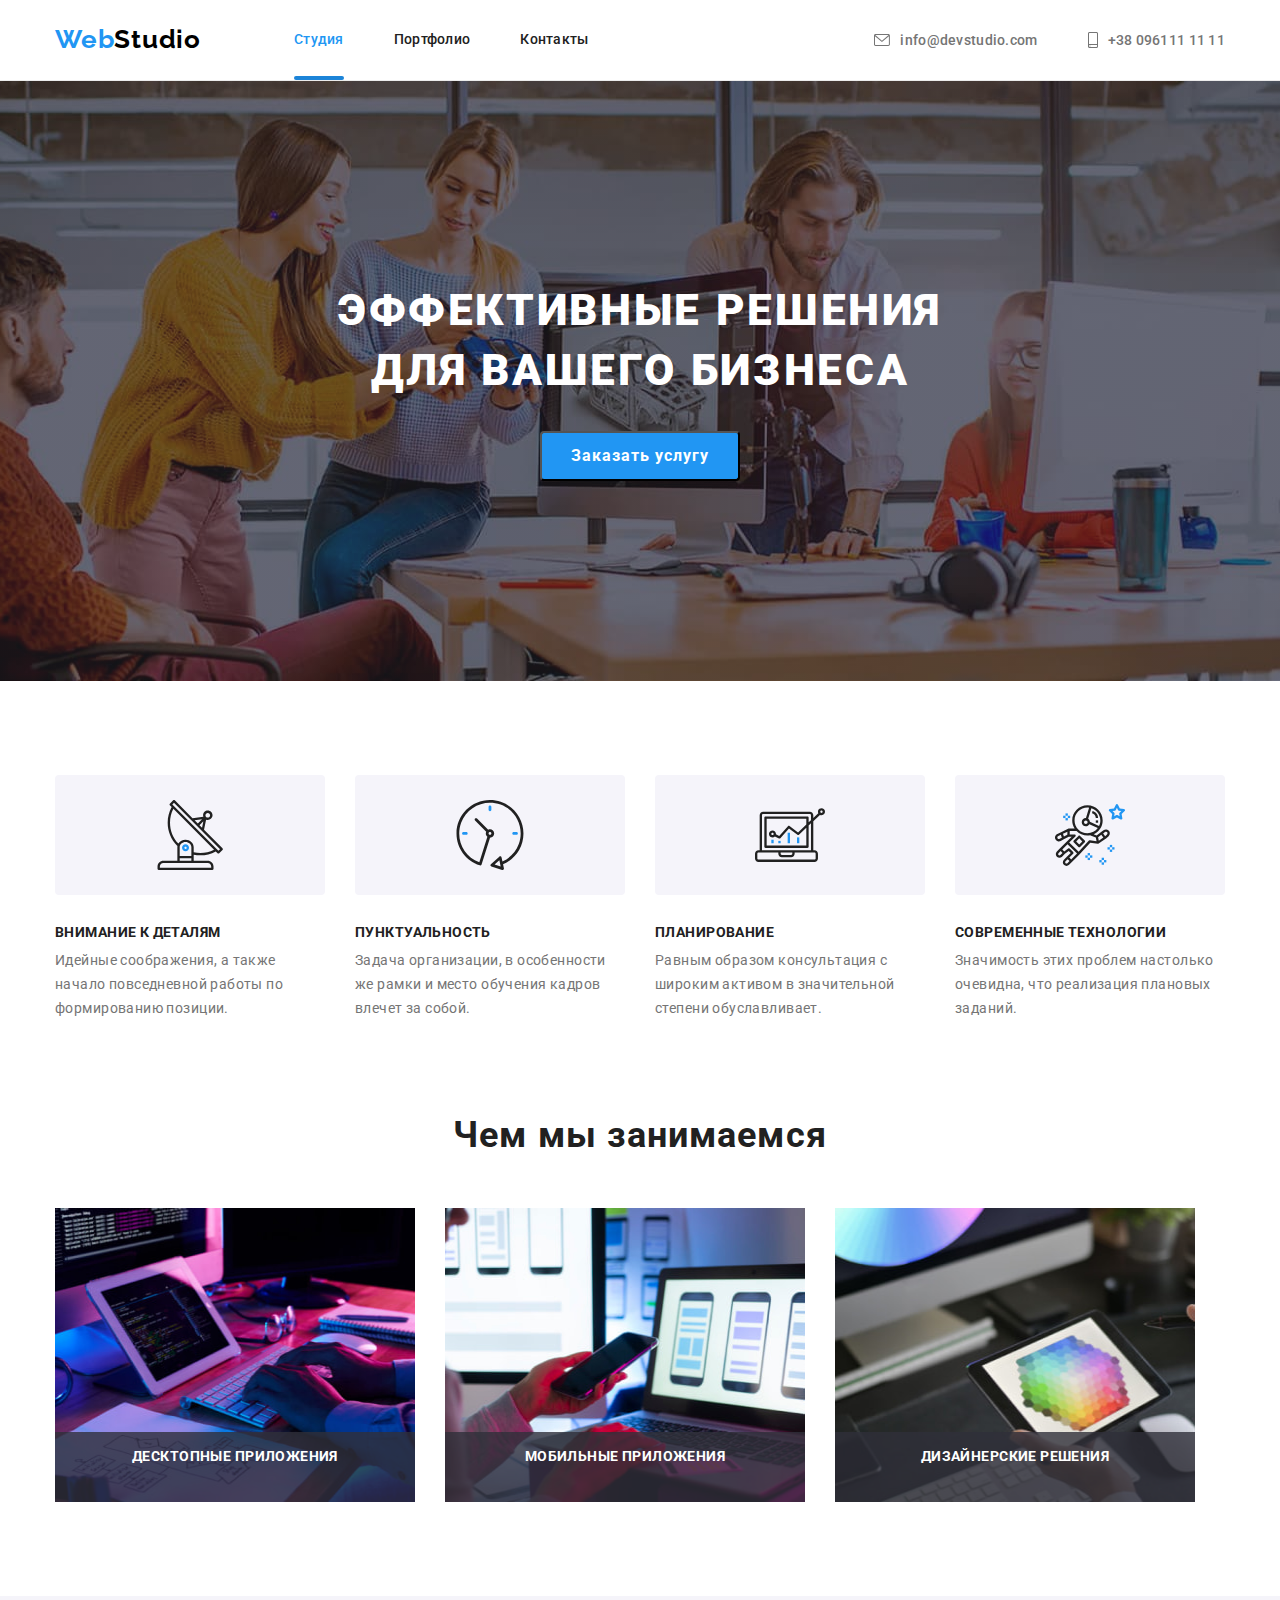
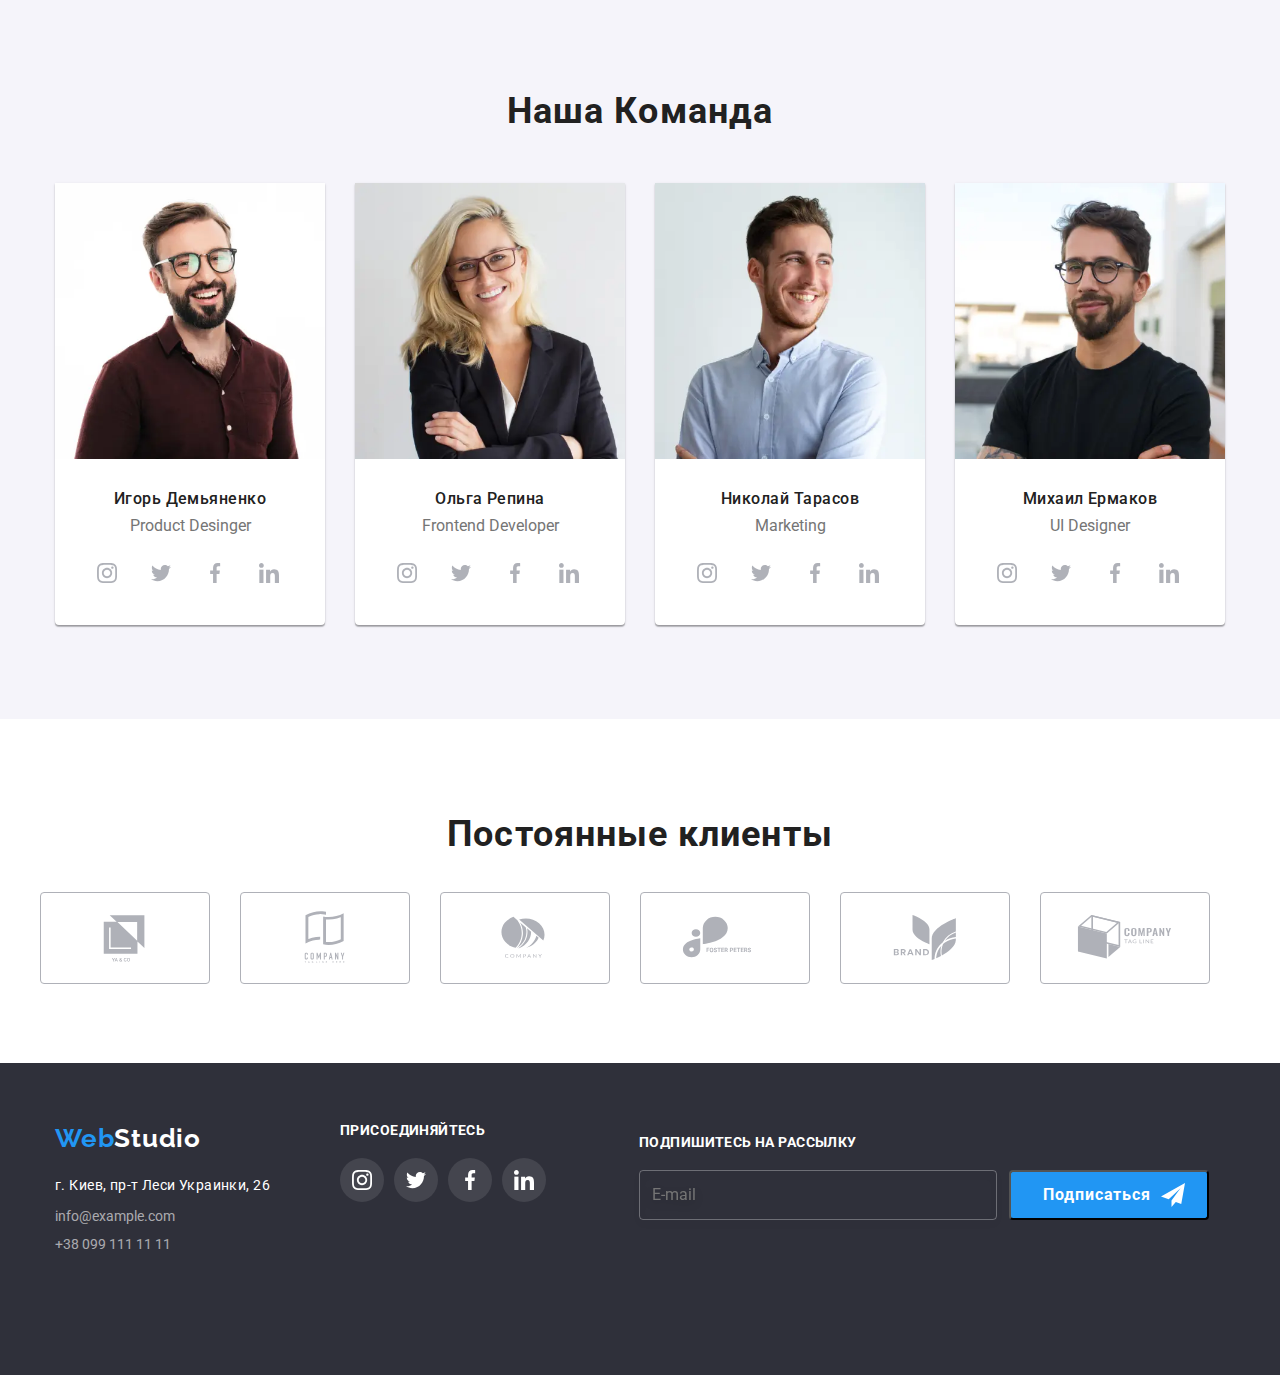
==== commit adb5ed8e: "save" ====
--- a/index.html
+++ b/index.html
@@ -562,57 +562,61 @@
     </main>
     <footer class="footer">
       <div class="footer-container">
-        <div class="footer-nav">
-          <a class="footer-nav__website" href="./index.html"
-            >Web<span class="footer-nav__logo">Studio</span></a
-          >
-
-          <address class="adress">
-            <p class="adress__location">г. Киев, пр-т Леси Украинки, 26</p>
-            <ul class="adress__list">
-              <li class="adress__item">
-                <a class="adress__contact-info" href="mailto:info@example.com">
-                  info@example.com</a
-                >
+        <div class="footer-container__desc">
+          <div class="footer-nav">
+            <a class="footer-nav__website" href="./index.html"
+              >Web<span class="footer-nav__logo">Studio</span></a
+            >
+
+            <address class="adress">
+              <p class="adress__location">г. Киев, пр-т Леси Украинки, 26</p>
+              <ul class="adress__list">
+                <li class="adress__item">
+                  <a
+                    class="adress__contact-info"
+                    href="mailto:info@example.com"
+                  >
+                    info@example.com</a
+                  >
+                </li>
+                <li class="adress__item">
+                  <a class="adress__contact-info" href="tel:+380991111111">
+                    +38 099 111 11 11</a
+                  >
+                </li>
+              </ul>
+            </address>
+          </div>
+          <div class="footer-join">
+            <h2 class="footer__title">Присоединяйтесь</h2>
+            <ul class="footer__item">
+              <li class="footer__list">
+                <a href="" class="footer__link">
+                  <svg class="footer__logo">
+                    <use href="./images/icons.svg#icon-instagram"></use></svg
+                ></a>
               </li>
-              <li class="adress__item">
-                <a class="adress__contact-info" href="tel:+380991111111">
-                  +38 099 111 11 11</a
-                >
+              <li class="footer__list">
+                <a href="" class="footer__link">
+                  <svg class="footer__logo">
+                    <use href="./images/icons.svg#icon-twitter"></use></svg
+                ></a>
+              </li>
+              <li class="footer__list">
+                <a href="" class="footer__link">
+                  <svg class="footer__logo">
+                    <use href="./images/icons.svg#icon-facebook"></use></svg
+                ></a>
+              </li>
+              <li class="footer__list">
+                <a href="" class="footer__link">
+                  <svg class="footer__logo">
+                    <use href="./images/icons.svg#icon-linkedin"></use></svg
+                ></a>
               </li>
             </ul>
-          </address>
+          </div>
         </div>
-        <div class="footer-join">
-          <h2 class="footer__title">Присоединяйтесь</h2>
-          <ul class="footer__item">
-            <li class="footer__list">
-              <a href="" class="footer__link">
-                <svg class="footer__logo">
-                  <use href="./images/icons.svg#icon-instagram"></use></svg
-              ></a>
-            </li>
-            <li class="footer__list">
-              <a href="" class="footer__link">
-                <svg class="footer__logo">
-                  <use href="./images/icons.svg#icon-twitter"></use></svg
-              ></a>
-            </li>
-            <li class="footer__list">
-              <a href="" class="footer__link">
-                <svg class="footer__logo">
-                  <use href="./images/icons.svg#icon-facebook"></use></svg
-              ></a>
-            </li>
-            <li class="footer__list">
-              <a href="" class="footer__link">
-                <svg class="footer__logo">
-                  <use href="./images/icons.svg#icon-linkedin"></use></svg
-              ></a>
-            </li>
-          </ul>
-        </div>
-
         <div class="section-sub">
           <h2 class="sub__title">Подпишитесь на рассылку</h2>
           <form class="sub__list-mail">
@@ -634,7 +638,7 @@
       </div>
     </footer>
 
-    <!-- <div class="backdrop is-hidden" data-modal>
+    <div class="backdrop is-hidden" data-modal>
       <div class="modal">
         <button data-modal-close type="button" class="exit-btn">
           <svg class="ex-btn">
@@ -699,7 +703,7 @@
           </button>
         </form>
       </div>
-    </div> -->
+    </div>
     <div class="mobile-overlay" data-menu>
       <div class="mobile-menu">
         <nav class="mobile-nav">
@@ -749,5 +753,4 @@
     <script src="./js/modal.js"></script>
     <script src="./js/open-close.js"></script>
   </body>
-  <!--  -->
 </html>
--- a/css/main.min.css
+++ b/css/main.min.css
@@ -1,3 +1,3 @@
 /*! modern-normalize v1.1.0 | MIT License | https://github.com/sindresorhus/modern-normalize */*,::before,::after{box-sizing:border-box}html{line-height:1.15;-webkit-text-size-adjust:100%;-moz-tab-size:4;tab-size:4}body{margin:0;font-family:system-ui,-apple-system,"Segoe UI",Roboto,Helvetica,Arial,sans-serif,"Apple Color Emoji","Segoe UI Emoji"}hr{height:0;color:inherit}abbr[title]{text-decoration:underline dotted}b,strong{font-weight:bolder}code,kbd,samp,pre{font-family:ui-monospace, SFMono-Regular, Consolas, 'Liberation Mono', Menlo,- monospace;font-size:1em}small{font-size:80%}sub,sup{font-size:75%;line-height:0;position:relative;vertical-align:baseline}sub{bottom:-0.25em}sup{top:-0.5em}table{text-indent:0;border-color:inherit}button,input,optgroup,select,textarea{font-family:inherit;font-size:100%;line-height:1.15;margin:0}button,select{text-transform:none}button,[type='button'],[type='reset'],[type='submit']{-webkit-appearance:button}::-moz-focus-inner{border-style:none;padding:0}:-moz-focusring{outline:1px dotted ButtonText}:-moz-ui-invalid{box-shadow:none}legend{padding:0}progress{vertical-align:baseline}::-webkit-inner-spin-button,::-webkit-outer-spin-button{height:auto}[type='search']{-webkit-appearance:textfield;outline-offset:-2px}::-webkit-search-decoration{-webkit-appearance:none}::-webkit-file-upload-button{-webkit-appearance:button;font:inherit}summary{display:list-item}h1,h2,h3,h4,p,ul,body{margin:0px;padding:0px}img{display:block;max-width:100%}ul{list-style-type:none}a{text-decoration:none}input,textarea{outline:none}body{font-family:"Roboto",sans-serif;font-weight:400;color:#757575}@media screen and (min-width: 0px) and (max-width: 767px){.site-nav{display:none}}@media screen and (min-width: 768px){.site-nav{margin-left:88px}}@media screen and (min-width: 1200px){.site-nav{margin-left:93px}}@media screen and (min-width: 0px) and (max-width: 767px){.site-nav__wrapper{display:none}}@media screen and (min-width: 768px) and (max-width: 1199px){.site-nav__wrapper{display:flex;flex-direction:column;margin-left:auto}}@media screen and (min-width: 1200px){.site-nav__wrapper{display:flex;align-items:center;margin-left:auto}}.site-nav__contacts{margin-left:auto}.site-nav__contact--icon{margin-right:10px;cursor:pointer;fill:currentColor}.site-nav__list{display:flex;align-items:center}.site-nav__item{position:relative;margin-right:50px}.site-nav__item:last-child{margin-right:0}.site-nav__contact--info{display:inline-flex;font-weight:500;letter-spacing:0.02em;color:#757575;align-items:center;transition:color 250ms cubic-bezier(0.4, 0, 0.2, 1)}@media screen and (min-width: 768px){.site-nav__contact--info{font-size:12px;line-height:calc(12 / 14)}}@media screen and (min-width: 1200px){.site-nav__contact--info{display:inline-flex;padding-top:32px;padding-bottom:32px;font-size:14px;line-height:calc(14 / 16)}}.site-nav__contact--info:hover,.site-nav__contact--info:active{color:#2196f3}@media screen and (min-width: 768px) and (max-width: 1199px){.corection{padding-top:10px}}@media screen and (min-width: 1200px){.corection{margin-left:50px}}.site-nav__link.current::before{position:absolute;bottom:-1%;content:'';display:inline-block;background-color:#1c84d8;color:#2196f3;border-radius:2px;width:100%;height:4px}.site-nav__link.current{color:#2196f3}.site-nav__link{position:relative;text-decoration:none;font-weight:500;font-size:14px;line-height:1.1;letter-spacing:0.02em;color:#212121;display:block;padding-top:32px;padding-bottom:32px;transition:color 250ms cubic-bezier(0.4, 0, 0.2, 1)}.site-nav__link:focus{color:#2196f3}.site-nav__link:hover{color:#2196f3}.site-nav__link:active{color:#2196f3}.hero{max-width:1600px;padding-top:200px;padding-bottom:200px;margin-left:auto;margin-right:auto}.hero__txt{font-weight:900;text-align:center;letter-spacing:0.06em;text-transform:uppercase;color:#fff;max-width:696px;margin:auto}@media screen and (min-width: 0px) and (max-width: 767px){.hero__txt{width:360px;font-size:26px;line-height:calc(42 / 26)}}@media screen and (min-width: 768px){.hero__txt{width:360px;font-size:26px;line-height:calc(42 / 26)}}@media screen and (min-width: 1200px){.hero__txt{width:696px;font-size:44px;line-height:1.36}}.hero__button{font-weight:700;font-size:16px;line-height:1.6;text-align:center;display:block;letter-spacing:0.06em;background:#2196f3;color:#fff;border-radius:4px;margin-left:auto;margin-right:auto;margin-top:30px;width:200px;height:50px;transition:background-color 250ms cubic-bezier(0.4, 0, 0.2, 1),box-shadow 250ms cubic-bezier(0.4, 0, 0.2, 1);cursor:pointer}.hero__button:hover,.hero__button:focus{background:#1c84d8}.main__description{font-weight:400;font-size:14px;line-height:1.7;letter-spacing:0.03em;color:#757575}@media screen and (min-width: 480px){.main__description{margin-bottom:30px}.main__description:last-child{margin-bottom:0px}}.main__title{display:block;text-transform:uppercase;font-weight:700;font-size:14px;line-height:1.1;letter-spacing:0.03em;margin-bottom:9px;color:#212121}@media screen and (min-width: 0px) and (max-width: 767px){.main__title{text-align:center}}@media screen and (min-width: 0px) and (max-width: 767px){.main{padding-top:30px;padding-bottom:60px}}@media screen and (min-width: 768px){.main{padding-top:60px;padding-bottom:60px}}@media screen and (min-width: 1200px){.main{padding-top:94px;padding-bottom:94px}}@media screen and (min-width: 480px){.main__list{justify-content:center}}@media screen and (min-width: 768px){.main__list{display:flex;flex-wrap:wrap;justify-content:center}}@media screen and (min-width: 1200px){.main__list{display:flex}}.main__thumb{margin-bottom:30px;align-items:center;justify-content:center;background:#f5f4fa;border-radius:4px}@media screen and (min-width: 0px) and (max-width: 767px){.main__thumb{display:flex;width:100%;height:120px;margin-top:30px}}@media screen and (min-width: 768px){.main__thumb{width:354px;height:120px;display:flex}}@media screen and (min-width: 1200px){.main__thumb{width:270px;height:120px;display:flex}}.main__icon{width:70px;height:70px}@media screen and (min-width: 768px) and (max-width: 1199px){.main__item{width:354px;margin-right:30px}.main__item:nth-child(2){margin-right:0px}.main__item:last-child{margin-right:0px}}@media screen and (min-width: 1200px){.main__item{width:270px;margin-right:30px}.main__item:last-child{margin-right:0px}}.main-container{padding-top:94px;padding-bottom:94px}.btn-submit{display:block;width:200px;height:50px;font-family:"Roboto",sans-serif;font-weight:700;font-size:16px;line-height:1.87;align-items:center;justify-content:center;letter-spacing:0.06em;color:#fff;background:#2196f3;box-shadow:0px 4px 4px rgba(0,0,0,0.15);border-radius:4px;margin-left:auto;margin-right:auto;transition:background-color 250ms cubic-bezier(0.4, 0, 0.2, 1),box-shadow 250ms cubic-bezier(0.4, 0, 0.2, 1);cursor:pointer}.btn-submit:hover,.btn-submit:focus{background:#1c84d8}.exit-btn{position:absolute;top:8px;right:8px;width:30px;height:30px;background:#ffffff;border:1px solid rgba(0,0,0,0.1);box-sizing:border-box;border-radius:50%;cursor:pointer;background-repeat:no-repeat;background-position:center;display:flex;align-items:center}.exit-btn:hover,.exit-btn:focus{fill:#2196f3}.ex-btn{height:18px;width:18px;transition:fill 250ms cubic-bezier(0.4, 0, 0.2, 1)}.btn{font-weight:700;font-size:16px;line-height:1.6;text-align:center;display:block;letter-spacing:0.06em;background:#2196f3;color:#fff;border-radius:4px;margin-left:auto;margin-right:auto;margin-top:30px;width:200px;height:50px;transition:background-color 250ms cubic-bezier(0.4, 0, 0.2, 1),box-shadow 250ms cubic-bezier(0.4, 0, 0.2, 1);cursor:pointer}.btn:hover,.btn:focus{background:#1c84d8}.mail-btn{position:relative;width:200px;height:50px;font-weight:700;font-size:16px;line-height:1.6;letter-spacing:0.06em;background:#2196f3;color:#fff;border-radius:4px;margin-left:12px;transition:background-color 250ms cubic-bezier(0.4, 0, 0.2, 1),box-shadow 250ms cubic-bezier(0.4, 0, 0.2, 1);cursor:pointer;display:inline-flex;align-items:center;justify-content:center}.mail-btn:hover,.mail-btn:focus{background:#1c84d8}.backdrop{position:fixed;top:0;left:0;width:100%;height:100%;background-color:rgba(0,0,0,0.2);transition:opacity 250ms cubic-bezier(0.4, 0, 0.2, 1),visibility 250ms cubic-bezier(0.4, 0, 0.2, 1)}.backdrop.is-hidden{visibility:hidden;opacity:0;pointer-events:none}.modal{position:absolute;top:50%;left:50%;transform:translate(-50%, -50%);width:528px;height:581px;background:#ffffff;box-shadow:0px 1px 3px rgba(0,0,0,0.12),0px 1px 1px rgba(0,0,0,0.14),0px 2px 1px rgba(0,0,0,0.2);border-radius:4px;padding:40px}@media screen and (max-width: 1199px){.what-doing{display:none}}.what-doing__list{display:flex}.what-doing__item{flex-basis:calc(100% / 3 - 30px)}.what-doing__item:not(:first-child){margin-left:30px}.what-doing__box{position:relative}.what-doing__wrapper{position:absolute;left:0;bottom:0;width:100%;height:70px;background:rgba(47,48,58,0.8);display:flex;justify-content:center;align-items:center}.what-doing__title{font-weight:700;font-size:36px;line-height:1.2;text-align:center;letter-spacing:0.03em;margin-bottom:50px;color:#212121}.what-doing__meta{font-family:"Roboto",sans-serif;font-weight:700;font-size:14px;line-height:1.1;letter-spacing:0.03em;text-transform:uppercase;margin-bottom:20px;color:#fff}.team__title{font-weight:700;text-align:center;letter-spacing:0.03em;color:#212121}@media screen and (max-width: 1199px){.team__title{font-size:28px;line-height:calc(28 / 33);margin-bottom:30px}}@media screen and (min-width: 1200px){.team__title{font-size:36px;line-height:1.2;margin-bottom:50px}}.team__list{background:#f5f4fa}@media screen and (min-width: 480px) and (max-width: 767px){.team__list{display:flex;flex-wrap:wrap}}@media screen and (min-width: 768px) and (max-width: 1199px){.team__list{display:flex;flex-wrap:wrap;justify-content:center;margin:-30px 0px 0px -30px}}@media screen and (min-width: 1200px){.team__list{display:flex}}.team__name{font-weight:500;font-size:16px;line-height:1.2;text-align:center;letter-spacing:0.03em;margin-bottom:9px;color:#212121}.team__skill{text-align:center}.team-card__icons{width:20px;height:20px;cursor:pointer}.team__card{display:flex;margin-top:16px}@media screen and (max-width: 1199px){.team__card{justify-content:center}}.team-card__link{display:flex;align-items:center;justify-content:center;width:44px;height:44px;border-radius:50%;fill:#afb1b8;transition:background-color 250ms cubic-bezier(0.4, 0, 0.2, 1),fill 250ms cubic-bezier(0.4, 0, 0.2, 1)}.team-card__link:hover,.team-card__link:focus{background-color:#2196f3;fill:#fff}.team-card__item{width:44px;height:44px;margin-right:10px;border-radius:50% 50%;cursor:pointer}.team-card__item:last-child{margin-right:0}.team__box{padding:30px;border-radius:0px 0px 4px 4px}.team__item{background:#ffffff;box-shadow:0px 1px 3px rgba(0,0,0,0.12),0px 1px 1px rgba(0,0,0,0.14),0px 2px 1px rgba(0,0,0,0.2);border-radius:0px 0px 4px 4px}@media screen and (max-width: 767px){.team__item{margin-bottom:30px}.team__item:last-child{margin-bottom:0px}}@media screen and (min-width: 768px) and (max-width: 1199px){.team__item{margin:30px 0px 0px 30px;max-width:354px;max-height:536px}}@media screen and (min-width: 1200px){.team__item:not(:last-child){margin-right:30px}}.company__title{font-weight:700;font-size:36px;line-height:1.2;text-align:center;letter-spacing:0.03em;color:#212121}@media screen and (max-width: 1199px){.company__title{font-size:28px;line-height:calc(28 / 33);margin-bottom:30px}}@media screen and (min-width: 1200px){.company__title{font-size:36px;line-height:1.2;margin-bottom:50px}}@media screen and (max-width: 767px){.company__list{margin:-15px;display:flex;flex-wrap:wrap}}@media screen and (min-width: 768px) and (max-width: 1199px){.company__list{margin:-15px;display:flex;flex-wrap:wrap}}@media screen and (min-width: 768px) and (max-width: 1199px){.company__list{margin:-15px;display:flex;flex-wrap:wrap}}@media screen and (min-width: 1200px){.company__list{display:flex}}.company__item{border:1px solid #afb1b8;box-sizing:border-box;border-radius:4px;fill:#afb1b8;cursor:pointer;display:flex;justify-content:center;align-items:center;transition:border-color 250ms cubic-bezier(0.4, 0, 0.2, 1)}.company__item:hover,.company__item:focus{fill:#2196f3;border-color:#2196f3}@media screen and (max-width: 767px){.company__item{width:210px;height:92px;margin:15px}}@media screen and (min-width: 768px) and (max-width: 1199px){.company__item{width:226px;height:92px;margin:15px}}@media screen and (min-width: 1200px){.company__item{width:170px;height:92px;margin-right:30px}.company__item:last-child{margin-right:0px}}.company__icon{width:106px;height:60px;color:currentColor;transition:fill 250ms cubic-bezier(0.4, 0, 0.2, 1)}.company__link{display:flex;width:100%;height:100%;justify-content:center;align-items:center;color:currentColor;cursor:pointer;transition:border-color 250ms cubic-bezier(0.4, 0, 0.2, 1)}.company__link:hover,.company__link:focus{fill:#2196f3;border-color:#2196f3}.owerlay-txt{position:absolute;top:0;left:0;display:flex;width:100%;height:100%;align-items:center;justify-content:center;font-family:"Roboto",sans-serif;font-weight:400;font-size:18px;line-height:1.55;letter-spacing:0.03em;padding:63px 24px;color:#fff;background-color:rgba(33,150,243,0.9);transform:translateY(100%);transition:transform 250ms cubic-bezier(0.4, 0, 0.2, 1)}.owerlay-thumb{position:relative;overflow:hidden}.container{padding-left:15px;padding-right:15px;margin-right:auto;margin-left:auto}@media screen and (min-width: 480px){.container{width:480px}}@media screen and (min-width: 768px){.container{width:768px}}@media screen and (min-width: 1200px){.container{width:1200px}}@media screen and (max-width: 1199px){.cliens{padding-top:60px;padding-bottom:60px}}@media screen and (min-width: 1200px){.cliens{padding-top:94px;padding-bottom:94px}}@media screen and (min-width: 1200px){.section1{padding-bottom:94px}}.team{background:#f5f4fa}@media screen and (max-width: 1199px){.team{padding-top:60px;padding-bottom:60px}}@media screen and (min-width: 1200px){.team{padding-top:94px;padding-bottom:94px}}.header{border-bottom:1px solid #ececec}@media screen and (max-width: 767px){.header__box{display:flex;justify-content:space-between;align-items:center;padding-top:16px;padding-bottom:16px}}@media screen and (min-width: 768px){.header__box{align-items:center;display:flex}}.header__website{font-family:"Raleway",sans-serif;font-weight:700;font-size:26px;line-height:1.2;letter-spacing:0.03em;color:#2196f3}.header__logo{font-family:"Raleway",sans-serif;text-decoration:none;font-weight:700;font-size:26px;line-height:1.2;letter-spacing:0.03em;color:#000000}.adress__location{font-family:"Roboto",sans-serif;font-weight:400;font-size:14px;line-height:1.7;letter-spacing:0.03em;margin-bottom:9px;color:#fff}.adress{font-style:normal;margin-top:20px}.adress__list{margin-bottom:9px}.adress__list:last-child{margin-bottom:0px}.adress__item{margin-bottom:9px}.adress__item:last-child{margin-bottom:0px}.adress__contact-info{font-weight:400;font-size:14px;line-height:1.4;letter-spacing:0.02m;color:rgba(255,255,255,0.6);transition:color 250ms cubic-bezier(0.4, 0, 0.2, 1)}.adress__contact-info:hover,.adress__contact-info:focus{color:#2196f3}.footer__title{font-family:"Roboto",sans-serif;font-weight:700;font-size:14px;line-height:1.1;letter-spacing:0.03em;text-transform:uppercase;margin-bottom:20px;color:#fff}.footer{background:#2f303a;padding-top:60px;padding-bottom:60px}@media screen and (min-width: 1200px){.footer-join{margin-left:70px}}.footer-nav__website{font-family:"Raleway",sans-serif;font-weight:700;font-size:26px;line-height:1.2;letter-spacing:0.03em;color:#2196f3}@media screen and (max-width: 1199px){.footer-nav__website{font-size:24px;line-height:calc(24 / 28)}}@media screen and (min-width: 1200px){.footer-nav__website{font-size:26px;line-height:1.2}}.footer-nav__logo{font-family:"Raleway",sans-serif;text-decoration:none;font-weight:700;letter-spacing:0.03em;color:#fff}@media screen and (max-width: 1199px){.footer-nav__logo{font-size:24px;line-height:calc(24 / 28)}}@media screen and (min-width: 1200px){.footer-nav__logo{font-size:26px;line-height:1.2}}.footer__item{display:flex;margin-top:20px}.footer__logo{width:20px;height:20px;display:block;fill:#fff}.footer__link{display:flex;justify-content:center;align-items:center;width:44px;height:44px;background:rgba(255,255,255,0.1);border-radius:50%;cursor:pointer;transition:background-color 250ms cubic-bezier(0.4, 0, 0.2, 1)}.footer__link:hover,.footer__link:active{background-color:#2196f3}.footer__list{margin-right:10px}.footer__list:nth-child(4){margin-right:0px}.footer-container{padding-left:15px;padding-right:15px;margin-right:auto}@media screen and (min-width: 1200px){.footer-container{width:1200px;display:flex;align-items:baseline}}@media screen and (min-width: 1200px){.section-sub{margin-left:93px}}.sub__title{font-family:"Roboto",sans-serif;font-weight:700;font-size:14px;line-height:1.1;letter-spacing:0.03em;text-transform:uppercase;margin-bottom:20px;color:#fff}.icon-send{position:relative;left:10px;width:24px;height:24px;display:block;fill:#fff}@media screen and (min-width: 768px){.sub__list-mail{display:flex}}@media screen and (min-width: 1200px){.sub__list-mail{width:570px;height:86px;display:flex}}.icon-link{display:block}.sub__input{width:358px;height:50px;color:var(--color-white);border:1px solid rgba(255,255,255,0.3);box-sizing:border-box;filter:drop-shadow(0px 4px 4px rgba(0,0,0,0.15));border-radius:4px;background-color:transparent;padding:16px 12px;transition:border-color 250ms cubic-bezier(0.4, 0, 0.2, 1)}.sub__input:focus{border:1px solid #2196f3}.main-button__container{padding-top:94px;padding-bottom:94px}.main-button__list{display:flex;justify-content:center;margin-bottom:50px}.main-button__item{background:#f5f4fa;border-radius:4px;margin-right:8px;cursor:pointer}.main-button__item:not(:last-child){margin-right:8px}.main-button__button{background-color:#f5f4fa;font-family:"Roboto",sans-serif;font-weight:500;font-size:16px;line-height:1.6;text-align:center;letter-spacing:0.03em;border-radius:4px;cursor:pointer;padding:6px 22px;border:1px solid #eeeeee;transition:background-color 250ms cubic-bezier(0.4, 0, 0.2, 1),box-shadow 250ms cubic-bezier(0.4, 0, 0.2, 1),color 250ms cubic-bezier(0.4, 0, 0.2, 1),border 250ms cubic-bezier(0.4, 0, 0.2, 1)}.main-button__button:focus,.main-button__button:hover{color:#fff;background:#2196f3;box-shadow:0px 3px 1px rgba(0,0,0,0.1),0px 1px 2px rgba(0,0,0,0.08),0px 2px 2px rgba(0,0,0,0.12);border-color:#2196f3}.main-button__current{background-color:#2196f3;color:#fff}.portfolio-list{background:#ffffff;box-sizing:border-box;display:flex;flex-wrap:wrap;margin-left:-30px;margin-top:-30px;flex-basis:calc(100% / 3 - 30px)}.portfolio-list__item{margin-left:30px;margin-top:30px;flex-basis:calc((100% - 90px) / 3);transition:box-shadow 250ms cubic-bezier(0.4, 0, 0.2, 1)}.portfolio-list__item:hover,.portfolio-list__item:focus{box-shadow:0px 1px 1px rgba(0,0,0,0.12),0px 4px 4px rgba(0,0,0,0.06),1px 4px 6px rgba(0,0,0,0.16)}.portfolio-list__card{display:block;transition:box-shadow 250ms cubic-bezier(0.4, 0, 0.2, 1)}.portfolio-list__card:hover .owerlay-txt{transform:translateY(0%)}.description{border-left:1px solid #eeeeee;border-bottom:1px solid #eeeeee;border-right:1px solid #eeeeee;padding-top:20px;padding-right:24px;padding-bottom:20px;padding-left:24px}.description__info{font-weight:700;font-size:18px;line-height:2;margin-bottom:4px;color:#212121}.description__sentence{font-weight:400;font-size:16px;line-height:1.9;letter-spacing:0.03em;color:#757575}.form{margin-right:auto;margin-left:auto}.form-input{width:448px;height:40px;margin-bottom:10px;border:1px solid rgba(33,33,33,0.2);box-sizing:border-box;border-radius:4px;padding-left:40px;transition:border-color 250ms cubic-bezier(0.4, 0, 0.2, 1)}.form-input:focus-within>.form-image{fill:#2196f3}.form-wrapper{position:relative;display:flex;flex-direction:column}.form-wrapper:focus-within>.form-image{fill:#2196f3}.form-wrapper:focus-within>.form-input{border:1px solid #2196f3;box-sizing:border-box;border-radius:4px}.form-image{position:absolute;top:44%;left:4.25%;width:18px;height:18px;transition:fill 250ms var(--transition-timing-func)}.form-label{font-family:var(--font-style);font-weight:var(--font-weight);font-size:12px;line-height:1.16;letter-spacing:0.01em;color:var(--main-color);margin-bottom:4px}.form-text{font-family:var(--font-style);font-weight:700;font-size:20px;line-height:1.15;text-align:center;letter-spacing:0.03em;margin-bottom:12px;color:var(--second-color)}.textarea{width:448px;height:120px;padding:12px 16px;font-size:14px;line-height:1.14;letter-spacing:0.01em}.textarea::placeholder{color:rgba(117,117,117,0.5)}.checkbox{--webkit-appearance: none;--moz-appeance: none;appearance:none;position:absolute}.checkbox:checked+.checkbox-icon{background-image:url(../images/iconcheck.svg)}.checkbox-label{white-space:nowrap;display:block;margin-left:31px;margin-bottom:30px;cursor:pointer}.checkbox-icon{position:absolute;left:52px;bottom:135px;display:inline-block;width:16px;height:15px;background-color:#ffffff;background-image:url(../images/Vector.svg)}.checkbox__description{font-weight:400;font-size:14px;line-height:1.7;letter-spacing:0.03em;color:#757575}.checkbox-color{color:#2196f3;display:inline;text-decoration:underline}textarea{resize:none;padding:12px 16px}.menu-btn{position:relative;display:inline-block;width:44px;height:44px;justify-content:center;background-color:transparent;border:transparent;outline:transparent;z-index:99;padding:0}.menu-btn.is-active .menu-btn__icon-open{opacity:0}.menu-btn.is-active .menu-btn__icon-close{opacity:1}@media screen and (min-width: 768px){.menu-btn{display:none}}.menu-btn__icon{width:44px;height:44px}.menu-btn__icon-open{opacity:1}.menu-btn__icon-open:hover{fill:#2196f3}.menu-btn__icon-open:focus{fill:#2196f3}.menu-btn__icon-close{opacity:0}.menu-btn__icon-close:hover{fill:#2196f3}.menu-btn__icon-close:focus{fill:#2196f3}.mobile-overlay{position:fixed;top:0;left:0;width:100vh;height:796px;margin-left:auto;margin-right:auto;z-index:10;transform:translateX(100%);transition:transform cubic-bezier(0.4, 0, 0.2, 1);visibility:hidden;pointer-events:none}.mobile-overlay.is-open{transform:translateX(0);visibility:visible;pointer-events:initial}@media screen and (min-width: 480px){.mobile-overlay{background-color:#ffffff;box-shadow:0px 4px 8px rgba(0,0,0,0.04),0px 2px 4px rgba(0,0,0,0.08),0px 1px 3px rgba(0,0,0,0.16)}}@media screen and (min-width: 768px){.mobile-overlay{display:none}}.mobile-menu{width:100%;height:796px;padding:40px;padding-right:0px}@media screen and (min-width: 480px), (max-width: 767px){.mobile-menu{background-color:#ffffff;box-shadow:0px 4px 8px rgba(0,0,0,0.04),0px 2px 4px rgba(0,0,0,0.08),0px 1px 3px rgba(0,0,0,0.16)}}.mobile-nav__item{margin-bottom:32px}.mobile-nav__item:last-child{margin-bottom:302px}.mobile-nav__link{font-family:"Roboto",sans-serif;font-weight:500;font-size:40px;line-height:calc(40 / 47);letter-spacing:0.02em;color:#212121}.mobile-nav__link.current{color:#2196f3}.mobile-contacts{display:flex;flex-direction:column;margin-bottom:64px}.mobile-contacts__link{font-family:"Roboto",sans-serif;font-weight:500;font-size:34px;line-height:calc(34 / 40);letter-spacing:0.02em;color:#2196f3;margin-bottom:32px}.mobile-contacts__link:last-child{margin-bottom:0px}.mobile-contacts__email{color:#757575;font-size:24px;line-height:calc(24 / 28)}.mobile-menu__social-link{font-family:"Roboto",sans-serif;font-weight:500;font-size:18px;line-height:calc(18 / 22);letter-spacing:0.02em;color:#2196f3;margin-right:20px}.mobile-menu__social-link:last-child{margin-right:0px}.mobile-menu__social-link-before{position:relative}.mobile-menu__social-link-before::before{position:absolute;top:50%;left:100%;content:'';display:inline-block;width:22px;border:1px solid #08070733;transform:rotate(90deg)}@media screen and (min-width: 0px) and (max-width: 767px){.hero-image{background-image:linear-gradient(to right, rgba(47,48,58,0.4), rgba(47,48,58,0.4)),url(../images/bc_fone/Header_m.png);background-image:-webkit-image-set(url(../images/bc_fone/Header_m.webp) 1x);background-color:#757575;background-repeat:no-repeat;background-position:center;background-size:cover}}@media screen and (min-width: 0px) and (max-width: 767px) and (min-device-pixel-ratio: 2) and (min-width: 480px), screen and (min-width: 0px) and (max-width: 767px) and (min-resolution: 192dpi) and (min-width: 480px), screen and (min-width: 0px) and (max-width: 767px) and (min-resolution: 2dppx) and (min-width: 480px){.hero-image{background-image:linear-gradient(to right, rgba(47,48,58,0.4), rgba(47,48,58,0.4)),url(../images/bc_fone/Header_x2m.png);background-image:-webkit-image-set(url(../images/bc_fone/Header_x2m.webp) 2x)}}@media screen and (min-width: 768px){.hero-image{background-image:linear-gradient(to right, rgba(47,48,58,0.4), rgba(47,48,58,0.4)),url(../images/bc_fone/Header_t.png);background-image:-webkit-image-set(url(../images/bc_fone/Header_t.webp) 1x);background-color:#757575;background-repeat:no-repeat;background-position:center;background-size:cover}}@media screen and (min-width: 768px) and (min-device-pixel-ratio: 2) and (min-width: 768px), screen and (min-width: 768px) and (min-resolution: 192dpi) and (min-width: 768px), screen and (min-width: 768px) and (min-resolution: 2dppx) and (min-width: 768px){.hero-image{background-image:linear-gradient(to right, rgba(47,48,58,0.4), rgba(47,48,58,0.4)),url(../images/bc_fone/Header_x2t.png);background-image:-webkit-image-set(url(../images/bc_fone/Header_x2t.webp) 2x)}}@media screen and (min-width: 1200px){.hero-image{background-image:url(../images/bc_fone/Header_d.png);background-image:-webkit-image-set(url(../images/bc_fone/header_d.webp) 1x);background-color:#757575}}@media screen and (min-width: 1200px) and (min-device-pixel-ratio: 2) and (min-width: 1200px), screen and (min-width: 1200px) and (min-resolution: 192dpi) and (min-width: 1200px), screen and (min-width: 1200px) and (min-resolution: 2dppx) and (min-width: 1200px){.hero-image{background-image:linear-gradient(to right, rgba(47,48,58,0.4), rgba(47,48,58,0.4)),url(../images/bc_fone/header_x2d.png);background-image:-webkit-image-set(url(../images/bc_fone/header_x2d.webp) 2x)}}
+ monospace;font-size:1em}small{font-size:80%}sub,sup{font-size:75%;line-height:0;position:relative;vertical-align:baseline}sub{bottom:-0.25em}sup{top:-0.5em}table{text-indent:0;border-color:inherit}button,input,optgroup,select,textarea{font-family:inherit;font-size:100%;line-height:1.15;margin:0}button,select{text-transform:none}button,[type='button'],[type='reset'],[type='submit']{-webkit-appearance:button}::-moz-focus-inner{border-style:none;padding:0}:-moz-focusring{outline:1px dotted ButtonText}:-moz-ui-invalid{box-shadow:none}legend{padding:0}progress{vertical-align:baseline}::-webkit-inner-spin-button,::-webkit-outer-spin-button{height:auto}[type='search']{-webkit-appearance:textfield;outline-offset:-2px}::-webkit-search-decoration{-webkit-appearance:none}::-webkit-file-upload-button{-webkit-appearance:button;font:inherit}summary{display:list-item}h1,h2,h3,h4,p,ul,body{margin:0px;padding:0px}img{display:block;max-width:100%}ul{list-style-type:none}a{text-decoration:none}input,textarea{outline:none}body{font-family:"Roboto",sans-serif;font-weight:400;color:#757575}@media screen and (min-width: 0px) and (max-width: 767px){.site-nav{display:none}}@media screen and (min-width: 768px){.site-nav{margin-left:88px}}@media screen and (min-width: 1200px){.site-nav{margin-left:93px}}@media screen and (min-width: 0px) and (max-width: 767px){.site-nav__wrapper{display:none}}@media screen and (min-width: 768px) and (max-width: 1199px){.site-nav__wrapper{display:flex;flex-direction:column;margin-left:auto}}@media screen and (min-width: 1200px){.site-nav__wrapper{display:flex;align-items:center;margin-left:auto}}.site-nav__contacts{margin-left:auto}.site-nav__contact--icon{margin-right:10px;cursor:pointer;fill:currentColor}.site-nav__list{display:flex;align-items:center}.site-nav__item{position:relative;margin-right:50px}.site-nav__item:last-child{margin-right:0}.site-nav__contact--info{display:inline-flex;font-weight:500;letter-spacing:0.02em;color:#757575;align-items:center;transition:color 250ms cubic-bezier(0.4, 0, 0.2, 1)}@media screen and (min-width: 768px){.site-nav__contact--info{font-size:12px;line-height:calc(12 / 14)}}@media screen and (min-width: 1200px){.site-nav__contact--info{display:inline-flex;padding-top:32px;padding-bottom:32px;font-size:14px;line-height:calc(14 / 16)}}.site-nav__contact--info:hover,.site-nav__contact--info:active{color:#2196f3}@media screen and (min-width: 768px) and (max-width: 1199px){.corection{padding-top:10px}}@media screen and (min-width: 1200px){.corection{margin-left:50px}}.site-nav__link.current::before{position:absolute;bottom:-1%;content:'';display:inline-block;background-color:#1c84d8;color:#2196f3;border-radius:2px;width:100%;height:4px}.site-nav__link.current{color:#2196f3}.site-nav__link{position:relative;text-decoration:none;font-weight:500;font-size:14px;line-height:1.1;letter-spacing:0.02em;color:#212121;display:block;padding-top:32px;padding-bottom:32px;transition:color 250ms cubic-bezier(0.4, 0, 0.2, 1)}.site-nav__link:focus{color:#2196f3}.site-nav__link:hover{color:#2196f3}.site-nav__link:active{color:#2196f3}.hero{max-width:1600px;padding-top:200px;padding-bottom:200px;margin-left:auto;margin-right:auto}@media screen and (max-width: 767px){.hero{max-width:450px;max-height:400px;padding:118px 0px}}@media screen and (max-width: 1199px){.hero{padding:118px 0px;max-width:100%;max-height:400px}}@media screen and (min-width: 1200px){.hero{max-width:1600px;padding-top:200px;padding-bottom:200px;margin-left:auto;margin-right:auto}}.hero__txt{font-weight:900;text-align:center;letter-spacing:0.06em;text-transform:uppercase;color:#fff;max-width:696px;margin:auto}@media screen and (min-width: 0px) and (max-width: 767px){.hero__txt{width:360px;font-size:26px;line-height:calc(42 / 26)}}@media screen and (min-width: 768px){.hero__txt{width:360px;font-size:26px;line-height:calc(42 / 26)}}@media screen and (min-width: 1200px){.hero__txt{width:696px;font-size:44px;line-height:1.36}}.hero__button{font-weight:700;font-size:16px;line-height:1.6;text-align:center;display:block;letter-spacing:0.06em;background:#2196f3;color:#fff;border-radius:4px;margin-left:auto;margin-right:auto;margin-top:30px;width:200px;height:50px;transition:background-color 250ms cubic-bezier(0.4, 0, 0.2, 1),box-shadow 250ms cubic-bezier(0.4, 0, 0.2, 1);cursor:pointer}.hero__button:hover,.hero__button:focus{background:#1c84d8}.main__description{font-weight:400;font-size:14px;line-height:1.7;letter-spacing:0.03em;color:#757575}@media screen and (min-width: 480px){.main__description{margin-bottom:30px}.main__description:last-child{margin-bottom:0px}}.main__title{display:block;text-transform:uppercase;font-weight:700;font-size:14px;line-height:1.1;letter-spacing:0.03em;margin-bottom:9px;color:#212121}@media screen and (min-width: 0px) and (max-width: 767px){.main__title{text-align:center}}@media screen and (min-width: 0px) and (max-width: 767px){.main{padding-top:30px;padding-bottom:60px}}@media screen and (min-width: 768px){.main{padding-top:60px;padding-bottom:60px}}@media screen and (min-width: 1200px){.main{padding-top:94px;padding-bottom:94px}}@media screen and (min-width: 480px){.main__list{justify-content:center}}@media screen and (min-width: 768px){.main__list{display:flex;flex-wrap:wrap;justify-content:center}}@media screen and (min-width: 1200px){.main__list{display:flex}}.main__thumb{margin-bottom:30px;align-items:center;justify-content:center;background:#f5f4fa;border-radius:4px}@media screen and (min-width: 0px) and (max-width: 767px){.main__thumb{display:flex;width:100%;height:120px;margin-top:30px}}@media screen and (min-width: 768px){.main__thumb{width:354px;height:120px;display:flex}}@media screen and (min-width: 1200px){.main__thumb{width:270px;height:120px;display:flex}}.main__icon{width:70px;height:70px}@media screen and (min-width: 768px) and (max-width: 1199px){.main__item{width:354px;margin-right:30px}.main__item:nth-child(2){margin-right:0px}.main__item:last-child{margin-right:0px}}@media screen and (min-width: 1200px){.main__item{width:270px;margin-right:30px}.main__item:last-child{margin-right:0px}}.main-container{padding-top:94px;padding-bottom:94px}.btn-submit{display:block;width:200px;height:50px;font-family:"Roboto",sans-serif;font-weight:700;font-size:16px;line-height:1.87;align-items:center;justify-content:center;letter-spacing:0.06em;color:#fff;background:#2196f3;box-shadow:0px 4px 4px rgba(0,0,0,0.15);border-radius:4px;margin-left:auto;margin-right:auto;transition:background-color 250ms cubic-bezier(0.4, 0, 0.2, 1),box-shadow 250ms cubic-bezier(0.4, 0, 0.2, 1);cursor:pointer}.btn-submit:hover,.btn-submit:focus{background:#1c84d8}.exit-btn{position:absolute;top:8px;right:8px;width:30px;height:30px;background:#ffffff;border:1px solid rgba(0,0,0,0.1);box-sizing:border-box;border-radius:50%;cursor:pointer;background-repeat:no-repeat;background-position:center;display:flex;align-items:center}.exit-btn:hover,.exit-btn:focus{fill:#2196f3}.ex-btn{height:18px;width:18px;transition:fill 250ms cubic-bezier(0.4, 0, 0.2, 1)}.btn{font-weight:700;font-size:16px;line-height:1.6;text-align:center;display:block;letter-spacing:0.06em;background:#2196f3;color:#fff;border-radius:4px;margin-left:auto;margin-right:auto;margin-top:30px;width:200px;height:50px;transition:background-color 250ms cubic-bezier(0.4, 0, 0.2, 1),box-shadow 250ms cubic-bezier(0.4, 0, 0.2, 1);cursor:pointer}.btn:hover,.btn:focus{background:#1c84d8}.mail-btn{position:relative;width:200px;height:50px;font-weight:700;font-size:16px;line-height:1.6;letter-spacing:0.06em;background:#2196f3;color:#fff;border-radius:4px;margin-left:12px;transition:background-color 250ms cubic-bezier(0.4, 0, 0.2, 1),box-shadow 250ms cubic-bezier(0.4, 0, 0.2, 1);cursor:pointer;display:inline-flex;align-items:center;justify-content:center}.mail-btn:hover,.mail-btn:focus{background:#1c84d8}.backdrop{position:fixed;top:0;left:0;width:100%;height:100%;background-color:rgba(0,0,0,0.2);transition:opacity 250ms cubic-bezier(0.4, 0, 0.2, 1),visibility 250ms cubic-bezier(0.4, 0, 0.2, 1)}.backdrop.is-hidden{visibility:hidden;opacity:0;pointer-events:none}.modal{position:absolute;top:50%;left:50%;transform:translate(-50%, -50%);width:100%;height:609px;background:#ffffff;box-shadow:0px 1px 3px rgba(0,0,0,0.12),0px 1px 1px rgba(0,0,0,0.14),0px 2px 1px rgba(0,0,0,0.2);border-radius:4px;padding:40px}@media screen and (min-width: 480px){.modal{width:450px}}@media screen and (min-width: 1200px){.modal{width:528px;height:581px}}@media screen and (max-width: 1199px){.what-doing{display:none}}.what-doing__list{display:flex}.what-doing__item{flex-basis:calc(100% / 3 - 30px)}.what-doing__item:not(:first-child){margin-left:30px}.what-doing__box{position:relative}.what-doing__wrapper{position:absolute;left:0;bottom:0;width:100%;height:70px;background:rgba(47,48,58,0.8);display:flex;justify-content:center;align-items:center}.what-doing__title{font-weight:700;font-size:36px;line-height:1.2;text-align:center;letter-spacing:0.03em;margin-bottom:50px;color:#212121}.what-doing__meta{font-family:"Roboto",sans-serif;font-weight:700;font-size:14px;line-height:1.1;letter-spacing:0.03em;text-transform:uppercase;margin-bottom:20px;color:#fff}.team__title{font-weight:700;text-align:center;letter-spacing:0.03em;color:#212121}@media screen and (max-width: 1199px){.team__title{font-size:28px;line-height:calc(28 / 33);margin-bottom:30px}}@media screen and (min-width: 1200px){.team__title{font-size:36px;line-height:1.2;margin-bottom:50px}}.team__list{background:#f5f4fa}@media screen and (min-width: 480px) and (max-width: 767px){.team__list{display:flex;flex-wrap:wrap}}@media screen and (min-width: 768px) and (max-width: 1199px){.team__list{display:flex;flex-wrap:wrap;justify-content:center;margin:-30px 0px 0px -30px}}@media screen and (min-width: 1200px){.team__list{display:flex}}.team__name{font-weight:500;font-size:16px;line-height:1.2;text-align:center;letter-spacing:0.03em;margin-bottom:9px;color:#212121}.team__skill{text-align:center}.team-card__icons{width:20px;height:20px;cursor:pointer}.team__card{display:flex;margin-top:16px}@media screen and (max-width: 1199px){.team__card{justify-content:center}}.team-card__link{display:flex;align-items:center;justify-content:center;width:44px;height:44px;border-radius:50%;fill:#afb1b8;transition:background-color 250ms cubic-bezier(0.4, 0, 0.2, 1),fill 250ms cubic-bezier(0.4, 0, 0.2, 1)}.team-card__link:hover,.team-card__link:focus{background-color:#2196f3;fill:#fff}.team-card__item{width:44px;height:44px;margin-right:10px;border-radius:50% 50%;cursor:pointer}.team-card__item:last-child{margin-right:0}.team__box{padding:30px;border-radius:0px 0px 4px 4px}.team__item{background:#ffffff;box-shadow:0px 1px 3px rgba(0,0,0,0.12),0px 1px 1px rgba(0,0,0,0.14),0px 2px 1px rgba(0,0,0,0.2);border-radius:0px 0px 4px 4px}@media screen and (max-width: 767px){.team__item{margin-bottom:30px}.team__item:last-child{margin-bottom:0px}}@media screen and (min-width: 768px) and (max-width: 1199px){.team__item{margin:30px 0px 0px 30px;max-width:354px;max-height:536px}}@media screen and (min-width: 1200px){.team__item:not(:last-child){margin-right:30px}}.company__title{font-weight:700;font-size:36px;line-height:1.2;text-align:center;letter-spacing:0.03em;color:#212121}@media screen and (max-width: 1199px){.company__title{font-size:28px;line-height:calc(28 / 33);margin-bottom:30px}}@media screen and (min-width: 1200px){.company__title{font-size:36px;line-height:1.2;margin-bottom:50px}}.company__list{display:flex}@media screen and (max-width: 480px){.company__list{margin:-15px;justify-content:center;flex-wrap:wrap}}@media screen and (min-width: 480px){.company__list{margin:-15px;flex-wrap:wrap}}@media screen and (min-width: 768px) and (max-width: 1199px){.company__list{margin:-15px;flex-wrap:wrap}}@media screen and (min-width: 1200px){.company__list{display:flex}}.company__item{border:1px solid #afb1b8;box-sizing:border-box;border-radius:4px;fill:#afb1b8;cursor:pointer;display:flex;justify-content:center;align-items:center;transition:border-color 250ms cubic-bezier(0.4, 0, 0.2, 1)}.company__item:hover,.company__item:focus{fill:#2196f3;border-color:#2196f3}@media screen and (max-width: 480px){.company__item{width:calc((100%-15px) / 2);margin:15px}}@media screen and (min-width: 480px) and (max-width: 767px){.company__item{width:210px;height:92px;margin:15px}}@media screen and (min-width: 768px) and (max-width: 1199px){.company__item{width:226px;height:92px;margin:15px}}@media screen and (min-width: 1200px){.company__item{width:170px;height:92px;margin-right:30px}.company__item:last-child{margin-right:0px}}.company__icon{width:106px;height:60px;color:currentColor;transition:fill 250ms cubic-bezier(0.4, 0, 0.2, 1)}.company__link{display:flex;width:100%;height:100%;justify-content:center;align-items:center;color:currentColor;cursor:pointer;transition:border-color 250ms cubic-bezier(0.4, 0, 0.2, 1)}.company__link:hover,.company__link:focus{fill:#2196f3;border-color:#2196f3}.owerlay-txt{position:absolute;top:0;left:0;display:flex;width:100%;height:100%;align-items:center;justify-content:center;font-family:"Roboto",sans-serif;font-weight:400;font-size:18px;line-height:1.55;letter-spacing:0.03em;padding:63px 24px;color:#fff;background-color:rgba(33,150,243,0.9);transform:translateY(100%);transition:transform 250ms cubic-bezier(0.4, 0, 0.2, 1)}.owerlay-thumb{position:relative;overflow:hidden}.container{padding-left:15px;padding-right:15px;margin-right:auto;margin-left:auto}@media screen and (min-width: 480px){.container{width:480px}}@media screen and (min-width: 768px){.container{width:768px}}@media screen and (min-width: 1200px){.container{width:1200px}}@media screen and (max-width: 1199px){.cliens{padding-top:60px;padding-bottom:60px}}@media screen and (min-width: 1200px){.cliens{padding-top:94px;padding-bottom:94px}}@media screen and (min-width: 1200px){.section1{padding-bottom:94px}}.team{background:#f5f4fa}@media screen and (max-width: 1199px){.team{padding-top:60px;padding-bottom:60px}}@media screen and (min-width: 1200px){.team{padding-top:94px;padding-bottom:94px}}.header{border-bottom:1px solid #ececec}@media screen and (max-width: 767px){.header__box{display:flex;justify-content:space-between;align-items:center;padding-top:16px;padding-bottom:16px}}@media screen and (min-width: 768px){.header__box{align-items:center;display:flex}}.header__website{font-family:"Raleway",sans-serif;font-weight:700;font-size:26px;line-height:1.2;letter-spacing:0.03em;color:#2196f3}.header__logo{font-family:"Raleway",sans-serif;text-decoration:none;font-weight:700;font-size:26px;line-height:1.2;letter-spacing:0.03em;color:#000000}.adress__location{font-family:"Roboto",sans-serif;font-weight:400;font-size:14px;line-height:1.7;letter-spacing:0.03em;margin-bottom:9px;color:#fff}.adress{font-style:normal;margin-top:20px}.adress__list{margin-bottom:9px}.adress__list:last-child{margin-bottom:0px}.adress__item{margin-bottom:9px}.adress__item:last-child{margin-bottom:0px}.adress__contact-info{font-weight:400;font-size:14px;line-height:1.4;letter-spacing:0.02m;color:rgba(255,255,255,0.6);transition:color 250ms cubic-bezier(0.4, 0, 0.2, 1)}.adress__contact-info:hover,.adress__contact-info:focus{color:#2196f3}.footer__title{font-family:"Roboto",sans-serif;font-weight:700;font-size:14px;line-height:1.1;letter-spacing:0.03em;text-transform:uppercase;margin-bottom:20px;color:#fff}@media screen and (max-width: 767px){.footer__title{margin-top:60px;margin-bottom:60px}}.footer{background:#2f303a;padding-top:60px;padding-bottom:60px}@media screen and (max-width: 767px){.footer-join{margin-top:60px;margin-bottom:60px}}@media screen and (min-width: 1200px){.footer-join{margin-left:70px}}.footer-nav__website{font-family:"Raleway",sans-serif;font-weight:700;font-size:26px;line-height:1.2;letter-spacing:0.03em;color:#2196f3}@media screen and (max-width: 1199px){.footer-nav__website{font-size:24px;line-height:calc(24 / 28)}}@media screen and (min-width: 1200px){.footer-nav__website{font-size:26px;line-height:1.2}}.footer-nav__logo{font-family:"Raleway",sans-serif;text-decoration:none;font-weight:700;letter-spacing:0.03em;color:#fff}@media screen and (max-width: 1199px){.footer-nav__logo{font-size:24px;line-height:calc(24 / 28)}}@media screen and (min-width: 1200px){.footer-nav__logo{font-size:26px;line-height:1.2}}@media screen and (min-width: 768px) and (max-width: 1199px){.footer-nav{margin-right:165px}}.footer__item{display:flex;justify-content:center;margin-top:20px}.footer__logo{width:20px;height:20px;display:block;fill:#fff}.footer__link{display:flex;justify-content:center;align-items:center;width:44px;height:44px;background:rgba(255,255,255,0.1);border-radius:50%;cursor:pointer;transition:background-color 250ms cubic-bezier(0.4, 0, 0.2, 1)}.footer__link:hover,.footer__link:active{background-color:#2196f3}.footer__list{margin-right:10px}.footer__list:nth-child(4){margin-right:0px}.footer-container{padding-left:15px;padding-right:15px;margin-right:auto;margin-left:auto}@media screen and (max-width: 767px){.footer-container{text-align:center}}@media screen and (min-width: 1200px){.footer-container{width:1200px;display:flex;align-items:baseline}}@media screen and (min-width: 768px){.footer-container__desc{display:flex;margin-bottom:60px}}@media screen and (min-width: 768px) and (max-width: 1199px){.footer-container__desc{justify-content:center}}@media screen and (min-width: 768px){.section-sub{align-items:center;display:block}}@media screen and (min-width: 1200px){.section-sub{margin-left:93px}}.sub__title{font-family:"Roboto",sans-serif;font-weight:700;font-size:14px;line-height:1.1;letter-spacing:0.03em;text-transform:uppercase;margin-bottom:20px;color:#fff}@media screen and (min-width: 768px) and (max-width: 1199px){.sub__title{text-align:center}}.icon-send{position:relative;left:10px;width:24px;height:24px;display:block;fill:#fff}.sub__list-mail{display:flex}@media screen and (max-width: 767px){.sub__list-mail{align-items:center;flex-direction:column}}@media screen and (min-width: 768px) and (max-width: 1199px){.sub__list-mail{align-items:center;flex-direction:column}}@media screen and (min-width: 1200px){.sub__list-mail{width:570px;height:86px}}.icon-link{display:block}.sub__input{width:100%;height:50px;color:var(--color-white);border:1px solid rgba(255,255,255,0.3);box-sizing:border-box;filter:drop-shadow(0px 4px 4px rgba(0,0,0,0.15));border-radius:4px;background-color:transparent;padding:16px 12px;transition:border-color 250ms cubic-bezier(0.4, 0, 0.2, 1)}.sub__input:focus{border:1px solid #2196f3}@media screen and (min-width: 768px){.sub__input{width:450px}}@media screen and (max-width: 1199px){.sub__input{margin-bottom:20px}}@media screen and (min-width: 1200px){.sub__input{width:358px}}.main-button__container{padding-top:94px;padding-bottom:94px}.main-button__list{display:flex;justify-content:center;margin-bottom:50px}.main-button__item{background:#f5f4fa;border-radius:4px;margin-right:8px;cursor:pointer}.main-button__item:not(:last-child){margin-right:8px}.main-button__button{background-color:#f5f4fa;font-family:"Roboto",sans-serif;font-weight:500;font-size:16px;line-height:1.6;text-align:center;letter-spacing:0.03em;border-radius:4px;cursor:pointer;padding:6px 22px;border:1px solid #eeeeee;transition:background-color 250ms cubic-bezier(0.4, 0, 0.2, 1),box-shadow 250ms cubic-bezier(0.4, 0, 0.2, 1),color 250ms cubic-bezier(0.4, 0, 0.2, 1),border 250ms cubic-bezier(0.4, 0, 0.2, 1)}.main-button__button:focus,.main-button__button:hover{color:#fff;background:#2196f3;box-shadow:0px 3px 1px rgba(0,0,0,0.1),0px 1px 2px rgba(0,0,0,0.08),0px 2px 2px rgba(0,0,0,0.12);border-color:#2196f3}.main-button__current{background-color:#2196f3;color:#fff}.portfolio-list{background:#ffffff;box-sizing:border-box;display:flex;flex-wrap:wrap;margin-left:-30px;margin-top:-30px;flex-basis:calc(100% / 3 - 30px)}.portfolio-list__item{margin-left:30px;margin-top:30px;flex-basis:calc((100% - 90px) / 3);transition:box-shadow 250ms cubic-bezier(0.4, 0, 0.2, 1)}.portfolio-list__item:hover,.portfolio-list__item:focus{box-shadow:0px 1px 1px rgba(0,0,0,0.12),0px 4px 4px rgba(0,0,0,0.06),1px 4px 6px rgba(0,0,0,0.16)}.portfolio-list__card{display:block;transition:box-shadow 250ms cubic-bezier(0.4, 0, 0.2, 1)}.portfolio-list__card:hover .owerlay-txt{transform:translateY(0%)}.description{border-left:1px solid #eeeeee;border-bottom:1px solid #eeeeee;border-right:1px solid #eeeeee;padding-top:20px;padding-right:24px;padding-bottom:20px;padding-left:24px}.description__info{font-weight:700;font-size:18px;line-height:2;margin-bottom:4px;color:#212121}.description__sentence{font-weight:400;font-size:16px;line-height:1.9;letter-spacing:0.03em;color:#757575}.form{margin-right:auto;margin-left:auto}.form-input{width:100%;height:40px;margin-bottom:10px;border:1px solid rgba(33,33,33,0.2);box-sizing:border-box;border-radius:4px;padding-left:40px;transition:border-color 250ms cubic-bezier(0.4, 0, 0.2, 1)}.form-input:focus-within>.form-image{fill:#2196f3}@media screen and (min-width: 480px){.form-input{width:370px}}@media screen and (min-width: 1200px){.form-input{width:448px}}.form-wrapper{position:relative;display:flex;flex-direction:column}.form-wrapper:focus-within>.form-image{fill:#2196f3}.form-wrapper:focus-within>.form-input{border:1px solid #2196f3;box-sizing:border-box;border-radius:4px}.form-image{position:absolute;top:44%;left:4.25%;width:18px;height:18px;transition:fill 250ms var(--transition-timing-func)}.form-label{font-family:var(--font-style);font-weight:var(--font-weight);font-size:12px;line-height:1.16;letter-spacing:0.01em;color:var(--main-color);margin-bottom:4px}.form-text{font-family:var(--font-style);font-weight:700;font-size:20px;line-height:calc(30 / 20);text-align:center;letter-spacing:0.03em;margin-bottom:12px;color:#212121}@media screen and (min-width: 1200px){.form-text{font-size:20px;line-height:1.15}}.textarea{width:100%;height:120px;padding:12px 16px;font-size:14px;line-height:1.14;letter-spacing:0.01em}.textarea::placeholder{color:rgba(117,117,117,0.5)}@media screen and (min-width: 480px){.textarea{width:370px}}@media screen and (min-width: 1200px){.textarea{width:448px}}.checkbox{--webkit-appearance: none;--moz-appeance: none;appearance:none;position:absolute}.checkbox:checked+.checkbox-icon{background-image:url(../images/iconcheck.svg)}.checkbox-label{white-space:nowrap;display:block;margin-left:31px;margin-bottom:30px;cursor:pointer}.checkbox-icon{position:absolute;left:52px;bottom:129px;display:inline-block;width:16px;height:15px;background-color:#ffffff;background-image:url(../images/Vector.svg)}@media screen and (min-width: 1200px){.checkbox-icon{left:52px;bottom:135px}}.checkbox__description{font-weight:400;font-size:12px;line-height:calc(14 / 12);letter-spacing:0.03em;color:#757575}@media screen and (min-width: 1200px){.checkbox__description{font-size:14px;line-height:1.7}}.checkbox-color{color:#2196f3;display:inline;text-decoration:underline}textarea{resize:none;padding:12px 16px}.menu-btn{position:relative;display:inline-block;width:44px;height:44px;justify-content:center;background-color:transparent;border:transparent;outline:transparent;z-index:99;padding:0}.menu-btn.is-active .menu-btn__icon-open{opacity:0}.menu-btn.is-active .menu-btn__icon-close{opacity:1}@media screen and (min-width: 768px){.menu-btn{display:none}}.menu-btn__icon{width:44px;height:44px}.menu-btn__icon-open{opacity:1}.menu-btn__icon-open:hover{fill:#2196f3}.menu-btn__icon-open:focus{fill:#2196f3}.menu-btn__icon-close{opacity:0}.menu-btn__icon-close:hover{fill:#2196f3}.menu-btn__icon-close:focus{fill:#2196f3}.mobile-overlay{position:fixed;top:0;left:0;width:100vh;height:796px;margin-left:auto;margin-right:auto;z-index:10;transform:translateX(100%);transition:transform cubic-bezier(0.4, 0, 0.2, 1);visibility:hidden;pointer-events:none}.mobile-overlay.is-open{transform:translateX(0);visibility:visible;pointer-events:initial}@media screen and (min-width: 480px){.mobile-overlay{background-color:#ffffff;box-shadow:0px 4px 8px rgba(0,0,0,0.04),0px 2px 4px rgba(0,0,0,0.08),0px 1px 3px rgba(0,0,0,0.16)}}@media screen and (min-width: 768px){.mobile-overlay{display:none}}.mobile-menu{width:100%;height:796px;padding:40px;padding-right:0px}@media screen and (min-width: 480px), (max-width: 767px){.mobile-menu{background-color:#ffffff;box-shadow:0px 4px 8px rgba(0,0,0,0.04),0px 2px 4px rgba(0,0,0,0.08),0px 1px 3px rgba(0,0,0,0.16)}}.mobile-nav__item{margin-bottom:32px}.mobile-nav__item:last-child{margin-bottom:302px}.mobile-nav__link{font-family:"Roboto",sans-serif;font-weight:500;font-size:40px;line-height:calc(40 / 47);letter-spacing:0.02em;color:#212121}.mobile-nav__link.current{color:#2196f3}.mobile-contacts{display:flex;flex-direction:column;margin-bottom:64px}.mobile-contacts__link{font-family:"Roboto",sans-serif;font-weight:500;font-size:34px;line-height:calc(34 / 40);letter-spacing:0.02em;color:#2196f3;margin-bottom:32px}.mobile-contacts__link:last-child{margin-bottom:0px}.mobile-contacts__email{color:#757575;font-size:24px;line-height:calc(24 / 28)}.mobile-menu__social-link{font-family:"Roboto",sans-serif;font-weight:500;font-size:18px;line-height:calc(18 / 22);letter-spacing:0.02em;color:#2196f3;margin-right:20px}.mobile-menu__social-link:last-child{margin-right:0px}.mobile-menu__social-link-before{position:relative}.mobile-menu__social-link-before::before{position:absolute;top:50%;left:100%;content:'';display:inline-block;width:22px;border:1px solid #08070733;transform:rotate(90deg)}@media screen and (min-width: 0px) and (max-width: 767px){.hero-image{background-image:linear-gradient(to right, rgba(47,48,58,0.4), rgba(47,48,58,0.4)),url(../images/bc_fone/header_m.jpg);background-color:#757575;background-repeat:no-repeat;background-position:center;background-size:cover}}@media screen and (min-width: 0px) and (max-width: 767px) and (min-device-pixel-ratio: 2) and (min-width: 0px) and (max-width: 767px), screen and (min-width: 0px) and (max-width: 767px) and (min-resolution: 192dpi) and (min-width: 0px) and (max-width: 767px), screen and (min-width: 0px) and (max-width: 767px) and (min-resolution: 2dppx) and (min-width: 0px) and (max-width: 767px){.hero-image{background-image:linear-gradient(to right, rgba(47,48,58,0.4), rgba(47,48,58,0.4)),url(../images/bc_fone/header_2xm.jpg)}}@media screen and (min-width: 768px){.hero-image{background-image:linear-gradient(to right, rgba(47,48,58,0.4), rgba(47,48,58,0.4)),url(../images/bc_fone/header_t.jpg);background-color:#757575;background-repeat:no-repeat;background-position:center;background-size:cover}}@media screen and (min-width: 768px) and (min-device-pixel-ratio: 2) and (min-width: 768px), screen and (min-width: 768px) and (min-resolution: 192dpi) and (min-width: 768px), screen and (min-width: 768px) and (min-resolution: 2dppx) and (min-width: 768px){.hero-image{background-image:linear-gradient(to right, rgba(47,48,58,0.4), rgba(47,48,58,0.4)),url(../images/bc_fone/header_2xt.jpg)}}@media screen and (min-width: 1200px){.hero-image{background-image:linear-gradient(to right, rgba(47,48,58,0.4), rgba(47,48,58,0.4)),url(../images/bc_fone/header_d.jpg);background-color:#757575}}@media screen and (min-width: 1200px) and (min-device-pixel-ratio: 2) and (min-width: 1200px), screen and (min-width: 1200px) and (min-resolution: 192dpi) and (min-width: 1200px), screen and (min-width: 1200px) and (min-resolution: 2dppx) and (min-width: 1200px){.hero-image{background-image:linear-gradient(to right, rgba(47,48,58,0.4), rgba(47,48,58,0.4)),url(../images/bc_fone/header_2xd.jpg)}}
 /*# sourceMappingURL=main.min.css.map */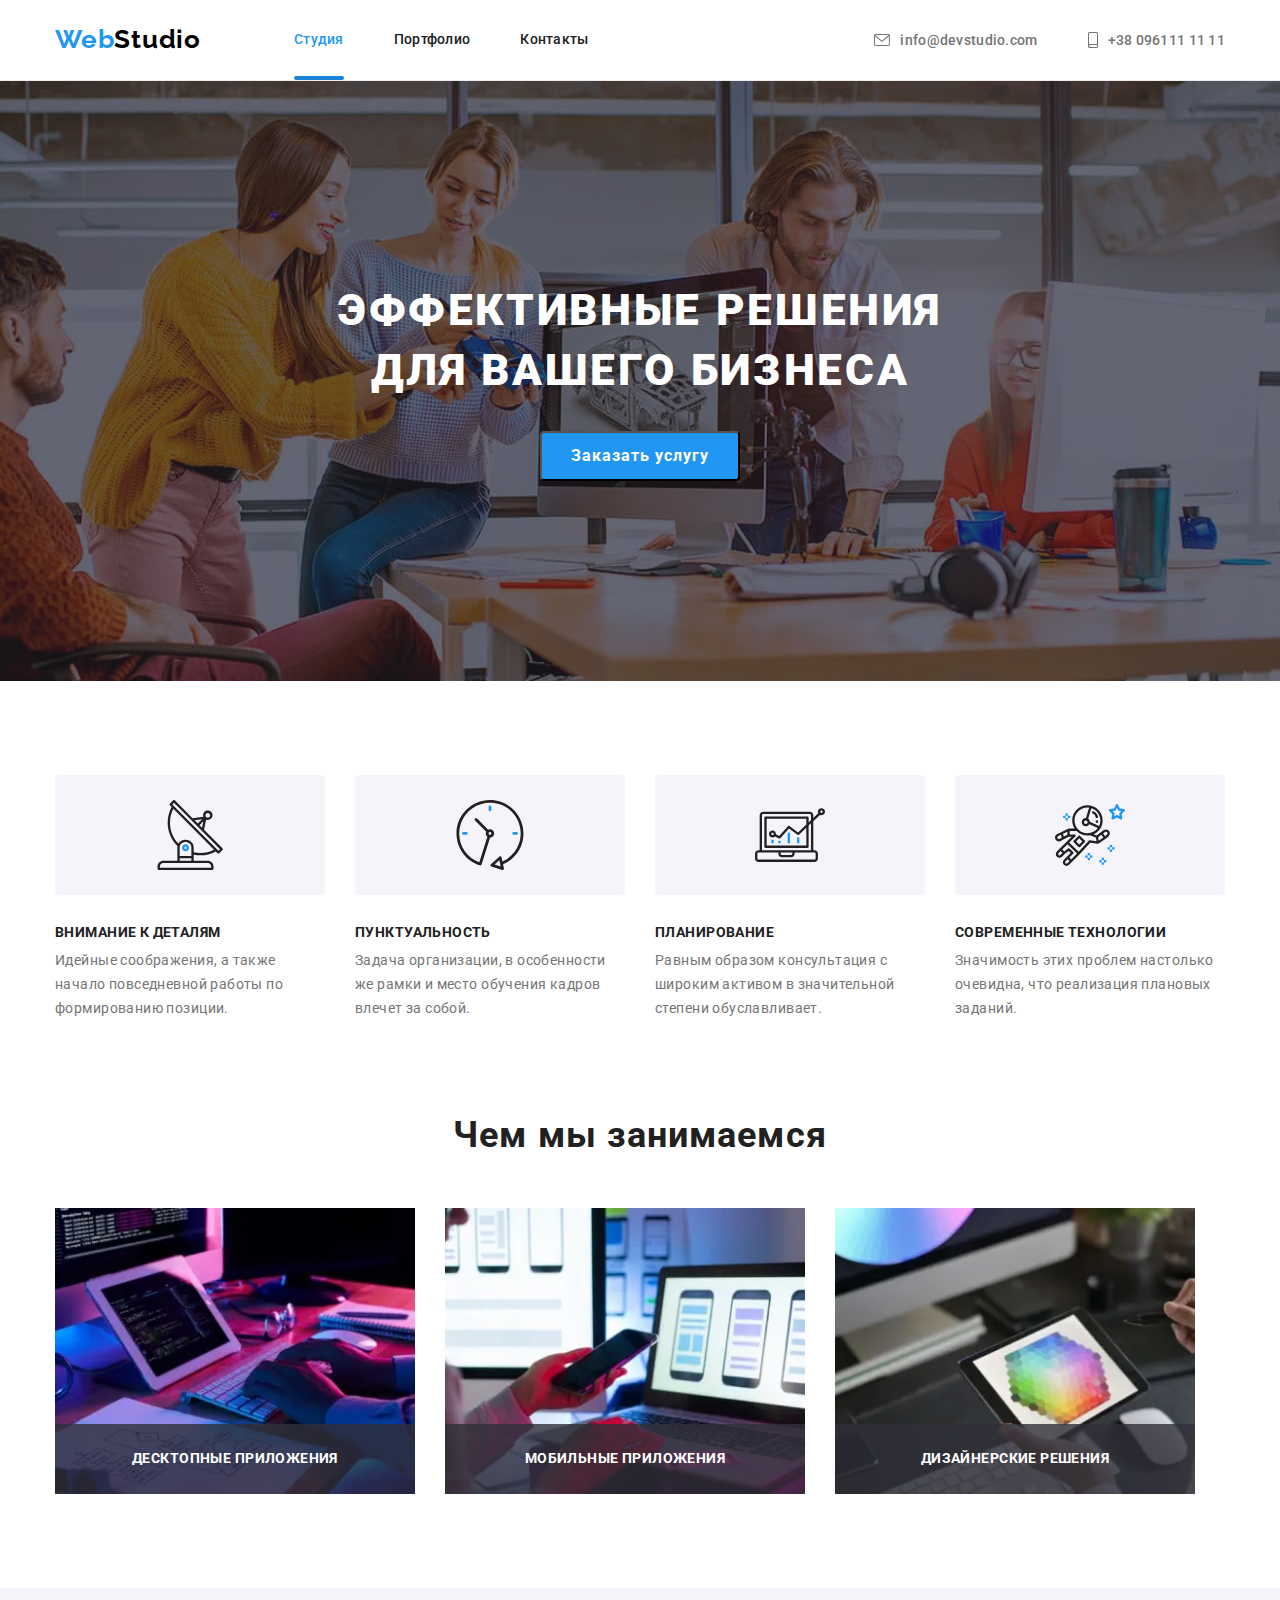
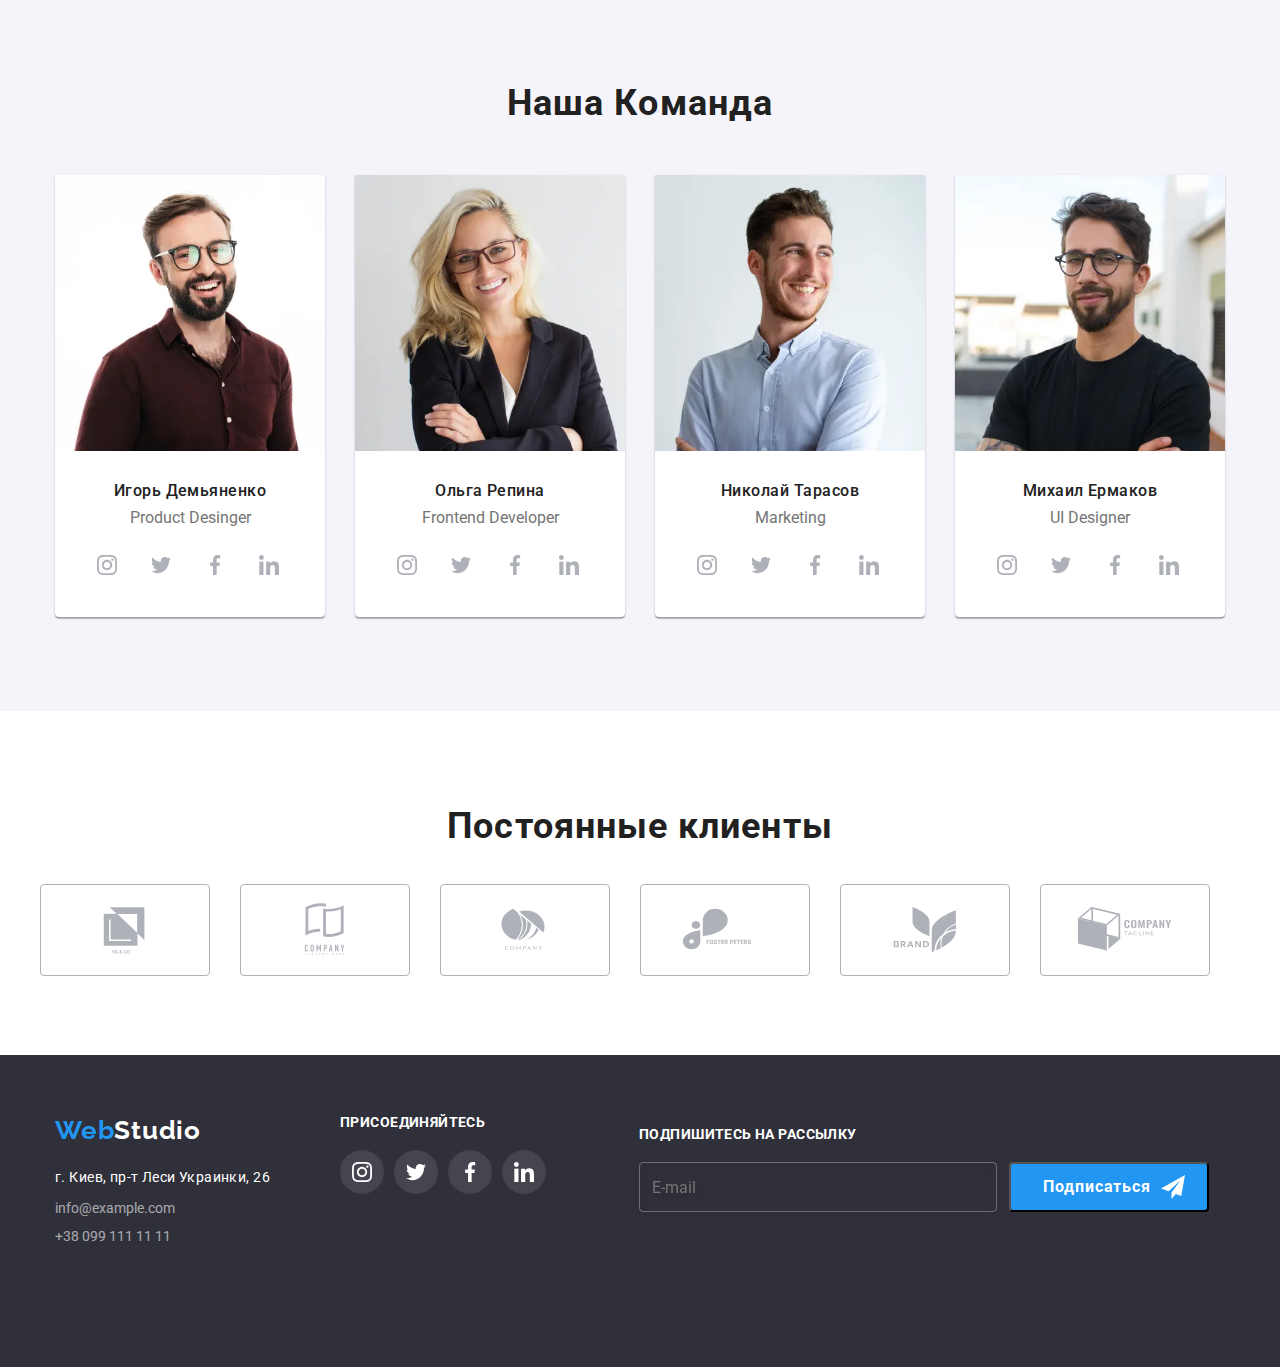
==== commit 7e957937: "правки" ====
--- a/index.html
+++ b/index.html
@@ -35,10 +35,6 @@
             <use
               class="menu-btn__icon-open"
               href="./images/icons.svg#icon-menu"
-            ></use>
-            <use
-              class="menu-btn__icon-close"
-              href="./images/icons.svg#icon-close"
             ></use>
           </svg>
         </button>
@@ -143,13 +139,26 @@
           <ul class="what-doing__list">
             <li class="what-doing__item">
               <div class="what-doing__box">
-                <img
-                  class="images"
-                  src="./images/box1.jpg "
-                  width="370"
-                  height="294"
-                  alt="Пример1"
-                />
+                <picture
+                  ><source
+                    srcset="
+                      ./images/what_doing/what_doing.webp    1x,
+                      ./images/what_doing/what_doing@2x.webp 2x
+                    "
+                    media="(min-width:1200px)"
+                    type="image/webp"
+                  />
+                  <source
+                    srcset="
+                      ./images/what_doing/what_doing.jpg    1x,
+                      ./images/what_doing/what_doing@2x.jpg 2x
+                    "
+                    media="(min-width:1200px)"
+                    type="image/webp"
+                  />
+                  <img src="./images/what_doing/what_doing.jpg" alt="Пример1" />
+                </picture>
+
                 <div class="what-doing__wrapper">
                   <h2 class="what-doing__meta">Десктопные приложения</h2>
                 </div>
@@ -157,12 +166,28 @@
             </li>
             <li class="what-doing__item">
               <div class="what-doing__box">
-                <img
-                  src="./images/box2.jpg"
-                  width="370"
-                  height="294"
-                  alt="пример2"
-                />
+                <picture
+                  ><source
+                    srcset="
+                      ./images/what_doing/what_doing2.webp   1x,
+                      ./images/what_doing/what_doing2@x.webp 2x
+                    "
+                    media="(min-width:1200px)"
+                    type="image/webp"
+                  />
+                  <source
+                    srcset="
+                      ./images/what_doing/what_doing2.jpg   1x,
+                      ./images/what_doing/what_doing2@x.jpg 2x
+                    "
+                    media="(min-width:1200px)"
+                    type="image/webp"
+                  />
+                  <img
+                    src="./images/what_doing/what_doing2.jpg"
+                    alt="пример2"
+                  />
+                </picture>
                 <div class="what-doing__wrapper">
                   <h2 class="what-doing__meta">Мобильные приложения</h2>
                 </div>
@@ -170,12 +195,29 @@
             </li>
             <li class="what-doing__item">
               <div class="what-doing__box">
-                <img
-                  src="./images/box3.jpg"
-                  width="370"
-                  height="294"
-                  alt="пример3"
-                />
+                <picture
+                  ><source
+                    srcset="
+                      ./images/what_doing/what_doing3.webp   1x,
+                      ./images/what_doing/what_doing3@x.webp 2x
+                    "
+                    media="(min-width:1200px)"
+                    type="image/webp"
+                  />
+                  <source
+                    srcset="
+                      ./images/what_doing/what_doing3.jpg   1x,
+                      ./images/what_doing/what_doing3@x.jpg 2x
+                    "
+                    media="(min-width:1200px)"
+                    type="image/webp"
+                  />
+                  <img
+                    src="./images/what_doing/what_doing3.jpg"
+                    alt="пример3"
+                  />
+                </picture>
+
                 <div class="what-doing__wrapper">
                   <h2 class="what-doing__meta">Дизайнерские решения</h2>
                 </div>
@@ -706,6 +748,14 @@
     </div>
     <div class="mobile-overlay" data-menu>
       <div class="mobile-menu">
+        <button class="menu-btn-close" type="button" data-menu-close>
+          <svg class="menu-btn__icon" width="44" height="44">
+            <use
+              class="menu-btn__icon-close"
+              href="./images/icons.svg#icon-close"
+            ></use>
+          </svg>
+        </button>
         <nav class="mobile-nav">
           <ul class="mobile-nav_list">
             <li class="mobile-nav__item">
@@ -729,24 +779,32 @@
             >info@devstudio.com</a
           >
         </div>
-        <div>
-          <a
-            href=""
-            class="mobile-menu__social-link mobile-menu__social-link-before"
-            >Instagram</a
-          >
-          <a
-            href=""
-            class="mobile-menu__social-link mobile-menu__social-link-before"
-            >Twitter</a
-          >
-          <a
-            href=""
-            class="mobile-menu__social-link mobile-menu__social-link-before"
-            >Facebook</a
-          >
-          <a href="" class="mobile-menu__social-link">Linkedin</a>
-        </div>
+        <ul class="mobile-menu__social-thumb">
+          <li class="mobile-menu__social-item">
+            <a
+              href=""
+              class="mobile-menu__social-link mobile-menu__social-link-before"
+              >Instagram</a
+            >
+          </li>
+          <li class="mobile-menu__social-item">
+            <a
+              href=""
+              class="mobile-menu__social-link mobile-menu__social-link-before"
+              >Twitter</a
+            >
+          </li>
+          <li class="mobile-menu__social-item">
+            <a
+              href=""
+              class="mobile-menu__social-link mobile-menu__social-link-before"
+              >Facebook</a
+            >
+          </li>
+          <li class="mobile-menu__social-item">
+            <a href="" class="mobile-menu__social-link">Linkedin</a>
+          </li>
+        </ul>
       </div>
     </div>
 
--- a/css/main.min.css
+++ b/css/main.min.css
@@ -1,3 +1,3 @@
 /*! modern-normalize v1.1.0 | MIT License | https://github.com/sindresorhus/modern-normalize */*,::before,::after{box-sizing:border-box}html{line-height:1.15;-webkit-text-size-adjust:100%;-moz-tab-size:4;tab-size:4}body{margin:0;font-family:system-ui,-apple-system,"Segoe UI",Roboto,Helvetica,Arial,sans-serif,"Apple Color Emoji","Segoe UI Emoji"}hr{height:0;color:inherit}abbr[title]{text-decoration:underline dotted}b,strong{font-weight:bolder}code,kbd,samp,pre{font-family:ui-monospace, SFMono-Regular, Consolas, 'Liberation Mono', Menlo,- monospace;font-size:1em}small{font-size:80%}sub,sup{font-size:75%;line-height:0;position:relative;vertical-align:baseline}sub{bottom:-0.25em}sup{top:-0.5em}table{text-indent:0;border-color:inherit}button,input,optgroup,select,textarea{font-family:inherit;font-size:100%;line-height:1.15;margin:0}button,select{text-transform:none}button,[type='button'],[type='reset'],[type='submit']{-webkit-appearance:button}::-moz-focus-inner{border-style:none;padding:0}:-moz-focusring{outline:1px dotted ButtonText}:-moz-ui-invalid{box-shadow:none}legend{padding:0}progress{vertical-align:baseline}::-webkit-inner-spin-button,::-webkit-outer-spin-button{height:auto}[type='search']{-webkit-appearance:textfield;outline-offset:-2px}::-webkit-search-decoration{-webkit-appearance:none}::-webkit-file-upload-button{-webkit-appearance:button;font:inherit}summary{display:list-item}h1,h2,h3,h4,p,ul,body{margin:0px;padding:0px}img{display:block;max-width:100%}ul{list-style-type:none}a{text-decoration:none}input,textarea{outline:none}body{font-family:"Roboto",sans-serif;font-weight:400;color:#757575}@media screen and (min-width: 0px) and (max-width: 767px){.site-nav{display:none}}@media screen and (min-width: 768px){.site-nav{margin-left:88px}}@media screen and (min-width: 1200px){.site-nav{margin-left:93px}}@media screen and (min-width: 0px) and (max-width: 767px){.site-nav__wrapper{display:none}}@media screen and (min-width: 768px) and (max-width: 1199px){.site-nav__wrapper{display:flex;flex-direction:column;margin-left:auto}}@media screen and (min-width: 1200px){.site-nav__wrapper{display:flex;align-items:center;margin-left:auto}}.site-nav__contacts{margin-left:auto}.site-nav__contact--icon{margin-right:10px;cursor:pointer;fill:currentColor}.site-nav__list{display:flex;align-items:center}.site-nav__item{position:relative;margin-right:50px}.site-nav__item:last-child{margin-right:0}.site-nav__contact--info{display:inline-flex;font-weight:500;letter-spacing:0.02em;color:#757575;align-items:center;transition:color 250ms cubic-bezier(0.4, 0, 0.2, 1)}@media screen and (min-width: 768px){.site-nav__contact--info{font-size:12px;line-height:calc(12 / 14)}}@media screen and (min-width: 1200px){.site-nav__contact--info{display:inline-flex;padding-top:32px;padding-bottom:32px;font-size:14px;line-height:calc(14 / 16)}}.site-nav__contact--info:hover,.site-nav__contact--info:active{color:#2196f3}@media screen and (min-width: 768px) and (max-width: 1199px){.corection{padding-top:10px}}@media screen and (min-width: 1200px){.corection{margin-left:50px}}.site-nav__link.current::before{position:absolute;bottom:-1%;content:'';display:inline-block;background-color:#1c84d8;color:#2196f3;border-radius:2px;width:100%;height:4px}.site-nav__link.current{color:#2196f3}.site-nav__link{position:relative;text-decoration:none;font-weight:500;font-size:14px;line-height:1.1;letter-spacing:0.02em;color:#212121;display:block;padding-top:32px;padding-bottom:32px;transition:color 250ms cubic-bezier(0.4, 0, 0.2, 1)}.site-nav__link:focus{color:#2196f3}.site-nav__link:hover{color:#2196f3}.site-nav__link:active{color:#2196f3}.hero{max-width:1600px;padding-top:200px;padding-bottom:200px;margin-left:auto;margin-right:auto}@media screen and (max-width: 767px){.hero{max-width:450px;max-height:400px;padding:118px 0px}}@media screen and (max-width: 1199px){.hero{padding:118px 0px;max-width:100%;max-height:400px}}@media screen and (min-width: 1200px){.hero{max-width:1600px;padding-top:200px;padding-bottom:200px;margin-left:auto;margin-right:auto}}.hero__txt{font-weight:900;text-align:center;letter-spacing:0.06em;text-transform:uppercase;color:#fff;max-width:696px;margin:auto}@media screen and (min-width: 0px) and (max-width: 767px){.hero__txt{width:360px;font-size:26px;line-height:calc(42 / 26)}}@media screen and (min-width: 768px){.hero__txt{width:360px;font-size:26px;line-height:calc(42 / 26)}}@media screen and (min-width: 1200px){.hero__txt{width:696px;font-size:44px;line-height:1.36}}.hero__button{font-weight:700;font-size:16px;line-height:1.6;text-align:center;display:block;letter-spacing:0.06em;background:#2196f3;color:#fff;border-radius:4px;margin-left:auto;margin-right:auto;margin-top:30px;width:200px;height:50px;transition:background-color 250ms cubic-bezier(0.4, 0, 0.2, 1),box-shadow 250ms cubic-bezier(0.4, 0, 0.2, 1);cursor:pointer}.hero__button:hover,.hero__button:focus{background:#1c84d8}.main__description{font-weight:400;font-size:14px;line-height:1.7;letter-spacing:0.03em;color:#757575}@media screen and (min-width: 480px){.main__description{margin-bottom:30px}.main__description:last-child{margin-bottom:0px}}.main__title{display:block;text-transform:uppercase;font-weight:700;font-size:14px;line-height:1.1;letter-spacing:0.03em;margin-bottom:9px;color:#212121}@media screen and (min-width: 0px) and (max-width: 767px){.main__title{text-align:center}}@media screen and (min-width: 0px) and (max-width: 767px){.main{padding-top:30px;padding-bottom:60px}}@media screen and (min-width: 768px){.main{padding-top:60px;padding-bottom:60px}}@media screen and (min-width: 1200px){.main{padding-top:94px;padding-bottom:94px}}@media screen and (min-width: 480px){.main__list{justify-content:center}}@media screen and (min-width: 768px){.main__list{display:flex;flex-wrap:wrap;justify-content:center}}@media screen and (min-width: 1200px){.main__list{display:flex}}.main__thumb{margin-bottom:30px;align-items:center;justify-content:center;background:#f5f4fa;border-radius:4px}@media screen and (min-width: 0px) and (max-width: 767px){.main__thumb{display:flex;width:100%;height:120px;margin-top:30px}}@media screen and (min-width: 768px){.main__thumb{width:354px;height:120px;display:flex}}@media screen and (min-width: 1200px){.main__thumb{width:270px;height:120px;display:flex}}.main__icon{width:70px;height:70px}@media screen and (min-width: 768px) and (max-width: 1199px){.main__item{width:354px;margin-right:30px}.main__item:nth-child(2){margin-right:0px}.main__item:last-child{margin-right:0px}}@media screen and (min-width: 1200px){.main__item{width:270px;margin-right:30px}.main__item:last-child{margin-right:0px}}.main-container{padding-top:94px;padding-bottom:94px}.btn-submit{display:block;width:200px;height:50px;font-family:"Roboto",sans-serif;font-weight:700;font-size:16px;line-height:1.87;align-items:center;justify-content:center;letter-spacing:0.06em;color:#fff;background:#2196f3;box-shadow:0px 4px 4px rgba(0,0,0,0.15);border-radius:4px;margin-left:auto;margin-right:auto;transition:background-color 250ms cubic-bezier(0.4, 0, 0.2, 1),box-shadow 250ms cubic-bezier(0.4, 0, 0.2, 1);cursor:pointer}.btn-submit:hover,.btn-submit:focus{background:#1c84d8}.exit-btn{position:absolute;top:8px;right:8px;width:30px;height:30px;background:#ffffff;border:1px solid rgba(0,0,0,0.1);box-sizing:border-box;border-radius:50%;cursor:pointer;background-repeat:no-repeat;background-position:center;display:flex;align-items:center}.exit-btn:hover,.exit-btn:focus{fill:#2196f3}.ex-btn{height:18px;width:18px;transition:fill 250ms cubic-bezier(0.4, 0, 0.2, 1)}.btn{font-weight:700;font-size:16px;line-height:1.6;text-align:center;display:block;letter-spacing:0.06em;background:#2196f3;color:#fff;border-radius:4px;margin-left:auto;margin-right:auto;margin-top:30px;width:200px;height:50px;transition:background-color 250ms cubic-bezier(0.4, 0, 0.2, 1),box-shadow 250ms cubic-bezier(0.4, 0, 0.2, 1);cursor:pointer}.btn:hover,.btn:focus{background:#1c84d8}.mail-btn{position:relative;width:200px;height:50px;font-weight:700;font-size:16px;line-height:1.6;letter-spacing:0.06em;background:#2196f3;color:#fff;border-radius:4px;margin-left:12px;transition:background-color 250ms cubic-bezier(0.4, 0, 0.2, 1),box-shadow 250ms cubic-bezier(0.4, 0, 0.2, 1);cursor:pointer;display:inline-flex;align-items:center;justify-content:center}.mail-btn:hover,.mail-btn:focus{background:#1c84d8}.backdrop{position:fixed;top:0;left:0;width:100%;height:100%;background-color:rgba(0,0,0,0.2);transition:opacity 250ms cubic-bezier(0.4, 0, 0.2, 1),visibility 250ms cubic-bezier(0.4, 0, 0.2, 1)}.backdrop.is-hidden{visibility:hidden;opacity:0;pointer-events:none}.modal{position:absolute;top:50%;left:50%;transform:translate(-50%, -50%);width:100%;height:609px;background:#ffffff;box-shadow:0px 1px 3px rgba(0,0,0,0.12),0px 1px 1px rgba(0,0,0,0.14),0px 2px 1px rgba(0,0,0,0.2);border-radius:4px;padding:40px}@media screen and (min-width: 480px){.modal{width:450px}}@media screen and (min-width: 1200px){.modal{width:528px;height:581px}}@media screen and (max-width: 1199px){.what-doing{display:none}}.what-doing__list{display:flex}.what-doing__item{flex-basis:calc(100% / 3 - 30px)}.what-doing__item:not(:first-child){margin-left:30px}.what-doing__box{position:relative}.what-doing__wrapper{position:absolute;left:0;bottom:0;width:100%;height:70px;background:rgba(47,48,58,0.8);display:flex;justify-content:center;align-items:center}.what-doing__title{font-weight:700;font-size:36px;line-height:1.2;text-align:center;letter-spacing:0.03em;margin-bottom:50px;color:#212121}.what-doing__meta{font-family:"Roboto",sans-serif;font-weight:700;font-size:14px;line-height:1.1;letter-spacing:0.03em;text-transform:uppercase;margin-bottom:20px;color:#fff}.team__title{font-weight:700;text-align:center;letter-spacing:0.03em;color:#212121}@media screen and (max-width: 1199px){.team__title{font-size:28px;line-height:calc(28 / 33);margin-bottom:30px}}@media screen and (min-width: 1200px){.team__title{font-size:36px;line-height:1.2;margin-bottom:50px}}.team__list{background:#f5f4fa}@media screen and (min-width: 480px) and (max-width: 767px){.team__list{display:flex;flex-wrap:wrap}}@media screen and (min-width: 768px) and (max-width: 1199px){.team__list{display:flex;flex-wrap:wrap;justify-content:center;margin:-30px 0px 0px -30px}}@media screen and (min-width: 1200px){.team__list{display:flex}}.team__name{font-weight:500;font-size:16px;line-height:1.2;text-align:center;letter-spacing:0.03em;margin-bottom:9px;color:#212121}.team__skill{text-align:center}.team-card__icons{width:20px;height:20px;cursor:pointer}.team__card{display:flex;margin-top:16px}@media screen and (max-width: 1199px){.team__card{justify-content:center}}.team-card__link{display:flex;align-items:center;justify-content:center;width:44px;height:44px;border-radius:50%;fill:#afb1b8;transition:background-color 250ms cubic-bezier(0.4, 0, 0.2, 1),fill 250ms cubic-bezier(0.4, 0, 0.2, 1)}.team-card__link:hover,.team-card__link:focus{background-color:#2196f3;fill:#fff}.team-card__item{width:44px;height:44px;margin-right:10px;border-radius:50% 50%;cursor:pointer}.team-card__item:last-child{margin-right:0}.team__box{padding:30px;border-radius:0px 0px 4px 4px}.team__item{background:#ffffff;box-shadow:0px 1px 3px rgba(0,0,0,0.12),0px 1px 1px rgba(0,0,0,0.14),0px 2px 1px rgba(0,0,0,0.2);border-radius:0px 0px 4px 4px}@media screen and (max-width: 767px){.team__item{margin-bottom:30px}.team__item:last-child{margin-bottom:0px}}@media screen and (min-width: 768px) and (max-width: 1199px){.team__item{margin:30px 0px 0px 30px;max-width:354px;max-height:536px}}@media screen and (min-width: 1200px){.team__item:not(:last-child){margin-right:30px}}.company__title{font-weight:700;font-size:36px;line-height:1.2;text-align:center;letter-spacing:0.03em;color:#212121}@media screen and (max-width: 1199px){.company__title{font-size:28px;line-height:calc(28 / 33);margin-bottom:30px}}@media screen and (min-width: 1200px){.company__title{font-size:36px;line-height:1.2;margin-bottom:50px}}.company__list{display:flex}@media screen and (max-width: 480px){.company__list{margin:-15px;justify-content:center;flex-wrap:wrap}}@media screen and (min-width: 480px){.company__list{margin:-15px;flex-wrap:wrap}}@media screen and (min-width: 768px) and (max-width: 1199px){.company__list{margin:-15px;flex-wrap:wrap}}@media screen and (min-width: 1200px){.company__list{display:flex}}.company__item{border:1px solid #afb1b8;box-sizing:border-box;border-radius:4px;fill:#afb1b8;cursor:pointer;display:flex;justify-content:center;align-items:center;transition:border-color 250ms cubic-bezier(0.4, 0, 0.2, 1)}.company__item:hover,.company__item:focus{fill:#2196f3;border-color:#2196f3}@media screen and (max-width: 480px){.company__item{width:calc((100%-15px) / 2);margin:15px}}@media screen and (min-width: 480px) and (max-width: 767px){.company__item{width:210px;height:92px;margin:15px}}@media screen and (min-width: 768px) and (max-width: 1199px){.company__item{width:226px;height:92px;margin:15px}}@media screen and (min-width: 1200px){.company__item{width:170px;height:92px;margin-right:30px}.company__item:last-child{margin-right:0px}}.company__icon{width:106px;height:60px;color:currentColor;transition:fill 250ms cubic-bezier(0.4, 0, 0.2, 1)}.company__link{display:flex;width:100%;height:100%;justify-content:center;align-items:center;color:currentColor;cursor:pointer;transition:border-color 250ms cubic-bezier(0.4, 0, 0.2, 1)}.company__link:hover,.company__link:focus{fill:#2196f3;border-color:#2196f3}.owerlay-txt{position:absolute;top:0;left:0;display:flex;width:100%;height:100%;align-items:center;justify-content:center;font-family:"Roboto",sans-serif;font-weight:400;font-size:18px;line-height:1.55;letter-spacing:0.03em;padding:63px 24px;color:#fff;background-color:rgba(33,150,243,0.9);transform:translateY(100%);transition:transform 250ms cubic-bezier(0.4, 0, 0.2, 1)}.owerlay-thumb{position:relative;overflow:hidden}.container{padding-left:15px;padding-right:15px;margin-right:auto;margin-left:auto}@media screen and (min-width: 480px){.container{width:480px}}@media screen and (min-width: 768px){.container{width:768px}}@media screen and (min-width: 1200px){.container{width:1200px}}@media screen and (max-width: 1199px){.cliens{padding-top:60px;padding-bottom:60px}}@media screen and (min-width: 1200px){.cliens{padding-top:94px;padding-bottom:94px}}@media screen and (min-width: 1200px){.section1{padding-bottom:94px}}.team{background:#f5f4fa}@media screen and (max-width: 1199px){.team{padding-top:60px;padding-bottom:60px}}@media screen and (min-width: 1200px){.team{padding-top:94px;padding-bottom:94px}}.header{border-bottom:1px solid #ececec}@media screen and (max-width: 767px){.header__box{display:flex;justify-content:space-between;align-items:center;padding-top:16px;padding-bottom:16px}}@media screen and (min-width: 768px){.header__box{align-items:center;display:flex}}.header__website{font-family:"Raleway",sans-serif;font-weight:700;font-size:26px;line-height:1.2;letter-spacing:0.03em;color:#2196f3}.header__logo{font-family:"Raleway",sans-serif;text-decoration:none;font-weight:700;font-size:26px;line-height:1.2;letter-spacing:0.03em;color:#000000}.adress__location{font-family:"Roboto",sans-serif;font-weight:400;font-size:14px;line-height:1.7;letter-spacing:0.03em;margin-bottom:9px;color:#fff}.adress{font-style:normal;margin-top:20px}.adress__list{margin-bottom:9px}.adress__list:last-child{margin-bottom:0px}.adress__item{margin-bottom:9px}.adress__item:last-child{margin-bottom:0px}.adress__contact-info{font-weight:400;font-size:14px;line-height:1.4;letter-spacing:0.02m;color:rgba(255,255,255,0.6);transition:color 250ms cubic-bezier(0.4, 0, 0.2, 1)}.adress__contact-info:hover,.adress__contact-info:focus{color:#2196f3}.footer__title{font-family:"Roboto",sans-serif;font-weight:700;font-size:14px;line-height:1.1;letter-spacing:0.03em;text-transform:uppercase;margin-bottom:20px;color:#fff}@media screen and (max-width: 767px){.footer__title{margin-top:60px;margin-bottom:60px}}.footer{background:#2f303a;padding-top:60px;padding-bottom:60px}@media screen and (max-width: 767px){.footer-join{margin-top:60px;margin-bottom:60px}}@media screen and (min-width: 1200px){.footer-join{margin-left:70px}}.footer-nav__website{font-family:"Raleway",sans-serif;font-weight:700;font-size:26px;line-height:1.2;letter-spacing:0.03em;color:#2196f3}@media screen and (max-width: 1199px){.footer-nav__website{font-size:24px;line-height:calc(24 / 28)}}@media screen and (min-width: 1200px){.footer-nav__website{font-size:26px;line-height:1.2}}.footer-nav__logo{font-family:"Raleway",sans-serif;text-decoration:none;font-weight:700;letter-spacing:0.03em;color:#fff}@media screen and (max-width: 1199px){.footer-nav__logo{font-size:24px;line-height:calc(24 / 28)}}@media screen and (min-width: 1200px){.footer-nav__logo{font-size:26px;line-height:1.2}}@media screen and (min-width: 768px) and (max-width: 1199px){.footer-nav{margin-right:165px}}.footer__item{display:flex;justify-content:center;margin-top:20px}.footer__logo{width:20px;height:20px;display:block;fill:#fff}.footer__link{display:flex;justify-content:center;align-items:center;width:44px;height:44px;background:rgba(255,255,255,0.1);border-radius:50%;cursor:pointer;transition:background-color 250ms cubic-bezier(0.4, 0, 0.2, 1)}.footer__link:hover,.footer__link:active{background-color:#2196f3}.footer__list{margin-right:10px}.footer__list:nth-child(4){margin-right:0px}.footer-container{padding-left:15px;padding-right:15px;margin-right:auto;margin-left:auto}@media screen and (max-width: 767px){.footer-container{text-align:center}}@media screen and (min-width: 1200px){.footer-container{width:1200px;display:flex;align-items:baseline}}@media screen and (min-width: 768px){.footer-container__desc{display:flex;margin-bottom:60px}}@media screen and (min-width: 768px) and (max-width: 1199px){.footer-container__desc{justify-content:center}}@media screen and (min-width: 768px){.section-sub{align-items:center;display:block}}@media screen and (min-width: 1200px){.section-sub{margin-left:93px}}.sub__title{font-family:"Roboto",sans-serif;font-weight:700;font-size:14px;line-height:1.1;letter-spacing:0.03em;text-transform:uppercase;margin-bottom:20px;color:#fff}@media screen and (min-width: 768px) and (max-width: 1199px){.sub__title{text-align:center}}.icon-send{position:relative;left:10px;width:24px;height:24px;display:block;fill:#fff}.sub__list-mail{display:flex}@media screen and (max-width: 767px){.sub__list-mail{align-items:center;flex-direction:column}}@media screen and (min-width: 768px) and (max-width: 1199px){.sub__list-mail{align-items:center;flex-direction:column}}@media screen and (min-width: 1200px){.sub__list-mail{width:570px;height:86px}}.icon-link{display:block}.sub__input{width:100%;height:50px;color:var(--color-white);border:1px solid rgba(255,255,255,0.3);box-sizing:border-box;filter:drop-shadow(0px 4px 4px rgba(0,0,0,0.15));border-radius:4px;background-color:transparent;padding:16px 12px;transition:border-color 250ms cubic-bezier(0.4, 0, 0.2, 1)}.sub__input:focus{border:1px solid #2196f3}@media screen and (min-width: 768px){.sub__input{width:450px}}@media screen and (max-width: 1199px){.sub__input{margin-bottom:20px}}@media screen and (min-width: 1200px){.sub__input{width:358px}}.main-button__container{padding-top:94px;padding-bottom:94px}.main-button__list{display:flex;justify-content:center;margin-bottom:50px}.main-button__item{background:#f5f4fa;border-radius:4px;margin-right:8px;cursor:pointer}.main-button__item:not(:last-child){margin-right:8px}.main-button__button{background-color:#f5f4fa;font-family:"Roboto",sans-serif;font-weight:500;font-size:16px;line-height:1.6;text-align:center;letter-spacing:0.03em;border-radius:4px;cursor:pointer;padding:6px 22px;border:1px solid #eeeeee;transition:background-color 250ms cubic-bezier(0.4, 0, 0.2, 1),box-shadow 250ms cubic-bezier(0.4, 0, 0.2, 1),color 250ms cubic-bezier(0.4, 0, 0.2, 1),border 250ms cubic-bezier(0.4, 0, 0.2, 1)}.main-button__button:focus,.main-button__button:hover{color:#fff;background:#2196f3;box-shadow:0px 3px 1px rgba(0,0,0,0.1),0px 1px 2px rgba(0,0,0,0.08),0px 2px 2px rgba(0,0,0,0.12);border-color:#2196f3}.main-button__current{background-color:#2196f3;color:#fff}.portfolio-list{background:#ffffff;box-sizing:border-box;display:flex;flex-wrap:wrap;margin-left:-30px;margin-top:-30px;flex-basis:calc(100% / 3 - 30px)}.portfolio-list__item{margin-left:30px;margin-top:30px;flex-basis:calc((100% - 90px) / 3);transition:box-shadow 250ms cubic-bezier(0.4, 0, 0.2, 1)}.portfolio-list__item:hover,.portfolio-list__item:focus{box-shadow:0px 1px 1px rgba(0,0,0,0.12),0px 4px 4px rgba(0,0,0,0.06),1px 4px 6px rgba(0,0,0,0.16)}.portfolio-list__card{display:block;transition:box-shadow 250ms cubic-bezier(0.4, 0, 0.2, 1)}.portfolio-list__card:hover .owerlay-txt{transform:translateY(0%)}.description{border-left:1px solid #eeeeee;border-bottom:1px solid #eeeeee;border-right:1px solid #eeeeee;padding-top:20px;padding-right:24px;padding-bottom:20px;padding-left:24px}.description__info{font-weight:700;font-size:18px;line-height:2;margin-bottom:4px;color:#212121}.description__sentence{font-weight:400;font-size:16px;line-height:1.9;letter-spacing:0.03em;color:#757575}.form{margin-right:auto;margin-left:auto}.form-input{width:100%;height:40px;margin-bottom:10px;border:1px solid rgba(33,33,33,0.2);box-sizing:border-box;border-radius:4px;padding-left:40px;transition:border-color 250ms cubic-bezier(0.4, 0, 0.2, 1)}.form-input:focus-within>.form-image{fill:#2196f3}@media screen and (min-width: 480px){.form-input{width:370px}}@media screen and (min-width: 1200px){.form-input{width:448px}}.form-wrapper{position:relative;display:flex;flex-direction:column}.form-wrapper:focus-within>.form-image{fill:#2196f3}.form-wrapper:focus-within>.form-input{border:1px solid #2196f3;box-sizing:border-box;border-radius:4px}.form-image{position:absolute;top:44%;left:4.25%;width:18px;height:18px;transition:fill 250ms var(--transition-timing-func)}.form-label{font-family:var(--font-style);font-weight:var(--font-weight);font-size:12px;line-height:1.16;letter-spacing:0.01em;color:var(--main-color);margin-bottom:4px}.form-text{font-family:var(--font-style);font-weight:700;font-size:20px;line-height:calc(30 / 20);text-align:center;letter-spacing:0.03em;margin-bottom:12px;color:#212121}@media screen and (min-width: 1200px){.form-text{font-size:20px;line-height:1.15}}.textarea{width:100%;height:120px;padding:12px 16px;font-size:14px;line-height:1.14;letter-spacing:0.01em}.textarea::placeholder{color:rgba(117,117,117,0.5)}@media screen and (min-width: 480px){.textarea{width:370px}}@media screen and (min-width: 1200px){.textarea{width:448px}}.checkbox{--webkit-appearance: none;--moz-appeance: none;appearance:none;position:absolute}.checkbox:checked+.checkbox-icon{background-image:url(../images/iconcheck.svg)}.checkbox-label{white-space:nowrap;display:block;margin-left:31px;margin-bottom:30px;cursor:pointer}.checkbox-icon{position:absolute;left:52px;bottom:129px;display:inline-block;width:16px;height:15px;background-color:#ffffff;background-image:url(../images/Vector.svg)}@media screen and (min-width: 1200px){.checkbox-icon{left:52px;bottom:135px}}.checkbox__description{font-weight:400;font-size:12px;line-height:calc(14 / 12);letter-spacing:0.03em;color:#757575}@media screen and (min-width: 1200px){.checkbox__description{font-size:14px;line-height:1.7}}.checkbox-color{color:#2196f3;display:inline;text-decoration:underline}textarea{resize:none;padding:12px 16px}.menu-btn{position:relative;display:inline-block;width:44px;height:44px;justify-content:center;background-color:transparent;border:transparent;outline:transparent;z-index:99;padding:0}.menu-btn.is-active .menu-btn__icon-open{opacity:0}.menu-btn.is-active .menu-btn__icon-close{opacity:1}@media screen and (min-width: 768px){.menu-btn{display:none}}.menu-btn__icon{width:44px;height:44px}.menu-btn__icon-open{opacity:1}.menu-btn__icon-open:hover{fill:#2196f3}.menu-btn__icon-open:focus{fill:#2196f3}.menu-btn__icon-close{opacity:0}.menu-btn__icon-close:hover{fill:#2196f3}.menu-btn__icon-close:focus{fill:#2196f3}.mobile-overlay{position:fixed;top:0;left:0;width:100vh;height:796px;margin-left:auto;margin-right:auto;z-index:10;transform:translateX(100%);transition:transform cubic-bezier(0.4, 0, 0.2, 1);visibility:hidden;pointer-events:none}.mobile-overlay.is-open{transform:translateX(0);visibility:visible;pointer-events:initial}@media screen and (min-width: 480px){.mobile-overlay{background-color:#ffffff;box-shadow:0px 4px 8px rgba(0,0,0,0.04),0px 2px 4px rgba(0,0,0,0.08),0px 1px 3px rgba(0,0,0,0.16)}}@media screen and (min-width: 768px){.mobile-overlay{display:none}}.mobile-menu{width:100%;height:796px;padding:40px;padding-right:0px}@media screen and (min-width: 480px), (max-width: 767px){.mobile-menu{background-color:#ffffff;box-shadow:0px 4px 8px rgba(0,0,0,0.04),0px 2px 4px rgba(0,0,0,0.08),0px 1px 3px rgba(0,0,0,0.16)}}.mobile-nav__item{margin-bottom:32px}.mobile-nav__item:last-child{margin-bottom:302px}.mobile-nav__link{font-family:"Roboto",sans-serif;font-weight:500;font-size:40px;line-height:calc(40 / 47);letter-spacing:0.02em;color:#212121}.mobile-nav__link.current{color:#2196f3}.mobile-contacts{display:flex;flex-direction:column;margin-bottom:64px}.mobile-contacts__link{font-family:"Roboto",sans-serif;font-weight:500;font-size:34px;line-height:calc(34 / 40);letter-spacing:0.02em;color:#2196f3;margin-bottom:32px}.mobile-contacts__link:last-child{margin-bottom:0px}.mobile-contacts__email{color:#757575;font-size:24px;line-height:calc(24 / 28)}.mobile-menu__social-link{font-family:"Roboto",sans-serif;font-weight:500;font-size:18px;line-height:calc(18 / 22);letter-spacing:0.02em;color:#2196f3;margin-right:20px}.mobile-menu__social-link:last-child{margin-right:0px}.mobile-menu__social-link-before{position:relative}.mobile-menu__social-link-before::before{position:absolute;top:50%;left:100%;content:'';display:inline-block;width:22px;border:1px solid #08070733;transform:rotate(90deg)}@media screen and (min-width: 0px) and (max-width: 767px){.hero-image{background-image:linear-gradient(to right, rgba(47,48,58,0.4), rgba(47,48,58,0.4)),url(../images/bc_fone/header_m.jpg);background-color:#757575;background-repeat:no-repeat;background-position:center;background-size:cover}}@media screen and (min-width: 0px) and (max-width: 767px) and (min-device-pixel-ratio: 2) and (min-width: 0px) and (max-width: 767px), screen and (min-width: 0px) and (max-width: 767px) and (min-resolution: 192dpi) and (min-width: 0px) and (max-width: 767px), screen and (min-width: 0px) and (max-width: 767px) and (min-resolution: 2dppx) and (min-width: 0px) and (max-width: 767px){.hero-image{background-image:linear-gradient(to right, rgba(47,48,58,0.4), rgba(47,48,58,0.4)),url(../images/bc_fone/header_2xm.jpg)}}@media screen and (min-width: 768px){.hero-image{background-image:linear-gradient(to right, rgba(47,48,58,0.4), rgba(47,48,58,0.4)),url(../images/bc_fone/header_t.jpg);background-color:#757575;background-repeat:no-repeat;background-position:center;background-size:cover}}@media screen and (min-width: 768px) and (min-device-pixel-ratio: 2) and (min-width: 768px), screen and (min-width: 768px) and (min-resolution: 192dpi) and (min-width: 768px), screen and (min-width: 768px) and (min-resolution: 2dppx) and (min-width: 768px){.hero-image{background-image:linear-gradient(to right, rgba(47,48,58,0.4), rgba(47,48,58,0.4)),url(../images/bc_fone/header_2xt.jpg)}}@media screen and (min-width: 1200px){.hero-image{background-image:linear-gradient(to right, rgba(47,48,58,0.4), rgba(47,48,58,0.4)),url(../images/bc_fone/header_d.jpg);background-color:#757575}}@media screen and (min-width: 1200px) and (min-device-pixel-ratio: 2) and (min-width: 1200px), screen and (min-width: 1200px) and (min-resolution: 192dpi) and (min-width: 1200px), screen and (min-width: 1200px) and (min-resolution: 2dppx) and (min-width: 1200px){.hero-image{background-image:linear-gradient(to right, rgba(47,48,58,0.4), rgba(47,48,58,0.4)),url(../images/bc_fone/header_2xd.jpg)}}
+ monospace;font-size:1em}small{font-size:80%}sub,sup{font-size:75%;line-height:0;position:relative;vertical-align:baseline}sub{bottom:-0.25em}sup{top:-0.5em}table{text-indent:0;border-color:inherit}button,input,optgroup,select,textarea{font-family:inherit;font-size:100%;line-height:1.15;margin:0}button,select{text-transform:none}button,[type='button'],[type='reset'],[type='submit']{-webkit-appearance:button}::-moz-focus-inner{border-style:none;padding:0}:-moz-focusring{outline:1px dotted ButtonText}:-moz-ui-invalid{box-shadow:none}legend{padding:0}progress{vertical-align:baseline}::-webkit-inner-spin-button,::-webkit-outer-spin-button{height:auto}[type='search']{-webkit-appearance:textfield;outline-offset:-2px}::-webkit-search-decoration{-webkit-appearance:none}::-webkit-file-upload-button{-webkit-appearance:button;font:inherit}summary{display:list-item}h1,h2,h3,h4,p,ul,body{margin:0px;padding:0px}img{display:block;max-width:100%}ul{list-style-type:none}a{text-decoration:none}input,textarea{outline:none}body{font-family:"Roboto",sans-serif;font-weight:400;color:#757575}@media screen and (min-width: 0px) and (max-width: 767px){.site-nav{display:none}}@media screen and (min-width: 768px){.site-nav{margin-left:88px}}@media screen and (min-width: 1200px){.site-nav{margin-left:93px}}@media screen and (min-width: 0px) and (max-width: 767px){.site-nav__wrapper{display:none}}@media screen and (min-width: 768px) and (max-width: 1199px){.site-nav__wrapper{display:flex;flex-direction:column;margin-left:auto}}@media screen and (min-width: 1200px){.site-nav__wrapper{display:flex;align-items:center;margin-left:auto}}.site-nav__contacts{margin-left:auto}.site-nav__contact--icon{margin-right:10px;cursor:pointer;fill:currentColor}.site-nav__list{display:flex;align-items:center}.site-nav__item{position:relative;margin-right:50px}.site-nav__item:last-child{margin-right:0}.site-nav__contact--info{display:inline-flex;font-weight:500;letter-spacing:0.02em;color:#757575;align-items:center;transition:color 250ms cubic-bezier(0.4, 0, 0.2, 1)}@media screen and (min-width: 768px){.site-nav__contact--info{font-size:12px;line-height:calc(12 / 14)}}@media screen and (min-width: 1200px){.site-nav__contact--info{display:inline-flex;padding-top:32px;padding-bottom:32px;font-size:14px;line-height:calc(14 / 16)}}.site-nav__contact--info:hover,.site-nav__contact--info:active{color:#2196f3}@media screen and (min-width: 768px) and (max-width: 1199px){.corection{padding-top:10px}}@media screen and (min-width: 1200px){.corection{margin-left:50px}}.site-nav__link.current::before{position:absolute;bottom:-1%;content:'';display:inline-block;background-color:#1c84d8;color:#2196f3;border-radius:2px;width:100%;height:4px}.site-nav__link.current{color:#2196f3}.site-nav__link{position:relative;text-decoration:none;font-weight:500;font-size:14px;line-height:1.1;letter-spacing:0.02em;color:#212121;display:block;padding-top:32px;padding-bottom:32px;transition:color 250ms cubic-bezier(0.4, 0, 0.2, 1)}.site-nav__link:focus{color:#2196f3}.site-nav__link:hover{color:#2196f3}.site-nav__link:active{color:#2196f3}.hero{max-width:1600px;padding-top:200px;padding-bottom:200px;margin-left:auto;margin-right:auto}@media screen and (max-width: 767px){.hero{max-width:450px;max-height:400px;padding:118px 0px}}@media screen and (max-width: 1199px){.hero{padding:118px 0px;max-width:100%;max-height:400px}}@media screen and (min-width: 1200px){.hero{max-width:1600px;padding-top:200px;padding-bottom:200px;margin-left:auto;margin-right:auto}}.hero__txt{font-weight:900;text-align:center;letter-spacing:0.06em;text-transform:uppercase;color:#fff;max-width:696px;margin:auto}@media screen and (max-width: 479px){.hero__txt{width:100%}}@media screen and (min-width: 480px) and (max-width: 767px){.hero__txt{width:360px;font-size:26px;line-height:calc(42 / 26)}}@media screen and (min-width: 768px){.hero__txt{width:360px;font-size:26px;line-height:calc(42 / 26)}}@media screen and (min-width: 1200px){.hero__txt{width:696px;font-size:44px;line-height:1.36}}.hero__button{font-weight:700;font-size:16px;line-height:1.6;text-align:center;display:block;letter-spacing:0.06em;background:#2196f3;color:#fff;border-radius:4px;margin-left:auto;margin-right:auto;margin-top:30px;width:200px;height:50px;transition:background-color 250ms cubic-bezier(0.4, 0, 0.2, 1),box-shadow 250ms cubic-bezier(0.4, 0, 0.2, 1);cursor:pointer}.hero__button:hover,.hero__button:focus{background:#1c84d8}.main__description{font-weight:400;font-size:14px;line-height:1.7;letter-spacing:0.03em;color:#757575}@media screen and (min-width: 480px){.main__description{margin-bottom:30px}.main__description:last-child{margin-bottom:0px}}.main__title{display:block;text-transform:uppercase;font-weight:700;font-size:14px;line-height:1.1;letter-spacing:0.03em;margin-bottom:9px;color:#212121}@media screen and (min-width: 0px) and (max-width: 767px){.main__title{text-align:center}}@media screen and (min-width: 0px) and (max-width: 767px){.main{padding-top:30px;padding-bottom:60px}}@media screen and (min-width: 768px){.main{padding-top:60px;padding-bottom:60px}}@media screen and (min-width: 1200px){.main{padding-top:94px;padding-bottom:94px}}@media screen and (min-width: 480px){.main__list{justify-content:center}}@media screen and (min-width: 768px){.main__list{display:flex;flex-wrap:wrap;justify-content:center}}@media screen and (min-width: 1200px){.main__list{display:flex}}.main__thumb{margin-bottom:30px;align-items:center;justify-content:center;background:#f5f4fa;border-radius:4px}@media screen and (min-width: 0px) and (max-width: 767px){.main__thumb{display:flex;width:100%;height:120px;margin-top:30px}}@media screen and (min-width: 768px){.main__thumb{width:354px;height:120px;display:flex}}@media screen and (min-width: 1200px){.main__thumb{width:270px;height:120px;display:flex}}.main__icon{width:70px;height:70px}@media screen and (min-width: 768px) and (max-width: 1199px){.main__item{width:354px;margin-right:30px}.main__item:nth-child(2){margin-right:0px}.main__item:last-child{margin-right:0px}}@media screen and (min-width: 1200px){.main__item{width:270px;margin-right:30px}.main__item:last-child{margin-right:0px}}.main-container{padding-top:94px;padding-bottom:94px}.btn-submit{display:block;width:200px;height:50px;font-family:"Roboto",sans-serif;font-weight:700;font-size:16px;line-height:1.87;align-items:center;justify-content:center;letter-spacing:0.06em;color:#fff;background:#2196f3;box-shadow:0px 4px 4px rgba(0,0,0,0.15);border-radius:4px;margin-left:auto;margin-right:auto;transition:background-color 250ms cubic-bezier(0.4, 0, 0.2, 1),box-shadow 250ms cubic-bezier(0.4, 0, 0.2, 1);cursor:pointer}.btn-submit:hover,.btn-submit:focus{background:#1c84d8}.exit-btn{position:absolute;top:8px;right:8px;width:30px;height:30px;background:#ffffff;border:1px solid rgba(0,0,0,0.1);box-sizing:border-box;border-radius:50%;cursor:pointer;background-repeat:no-repeat;background-position:center;display:flex;z-index:8;align-items:center}.exit-btn:hover,.exit-btn:focus{fill:#2196f3}.ex-btn{height:18px;width:18px;transition:fill 250ms cubic-bezier(0.4, 0, 0.2, 1)}.btn{font-weight:700;font-size:16px;line-height:1.6;text-align:center;display:block;letter-spacing:0.06em;background:#2196f3;color:#fff;border-radius:4px;margin-left:auto;margin-right:auto;margin-top:30px;width:200px;height:50px;transition:background-color 250ms cubic-bezier(0.4, 0, 0.2, 1),box-shadow 250ms cubic-bezier(0.4, 0, 0.2, 1);cursor:pointer}.btn:hover,.btn:focus{background:#1c84d8}.mail-btn{position:relative;width:200px;height:50px;font-weight:700;font-size:16px;line-height:1.6;letter-spacing:0.06em;background:#2196f3;color:#fff;border-radius:4px;margin-left:12px;transition:background-color 250ms cubic-bezier(0.4, 0, 0.2, 1),box-shadow 250ms cubic-bezier(0.4, 0, 0.2, 1);cursor:pointer;display:inline-flex;align-items:center;justify-content:center}.mail-btn:hover,.mail-btn:focus{background:#1c84d8}.backdrop{position:fixed;top:0;left:0;width:100%;height:100%;background-color:rgba(0,0,0,0.2);transition:opacity 250ms cubic-bezier(0.4, 0, 0.2, 1),visibility 250ms cubic-bezier(0.4, 0, 0.2, 1);z-index:10}@media screen and (max-width: 1199px){.backdrop{width:100%}}@media screen and (max-width: 767px){.backdrop{width:100%}}@media screen and (max-width: 479px){.backdrop{width:100%}}.backdrop.is-hidden{visibility:hidden;opacity:0;pointer-events:none}.modal{position:absolute;top:50%;left:50%;transform:translate(-50%, -50%);width:528px;max-height:100vh;background:#ffffff;box-shadow:0px 1px 3px rgba(0,0,0,0.12),0px 1px 1px rgba(0,0,0,0.14),0px 2px 1px rgba(0,0,0,0.2);border-radius:4px;padding:40px;z-index:7}@media screen and (max-width: 1199px){.modal{max-width:450px;max-height:609px}}@media screen and (max-width: 767px){.modal{max-width:450px;max-height:609px}}@media screen and (max-width: 479px){.modal{max-width:100%;max-height:100%}}@media screen and (max-width: 1199px){.what-doing{display:none}}.what-doing__list{display:flex}.what-doing__item{flex-basis:calc(100% / 3 - 30px)}.what-doing__item:not(:first-child){margin-left:30px}.what-doing__box{position:relative}.what-doing__wrapper{position:absolute;left:0;bottom:0;width:100%;height:70px;background:rgba(47,48,58,0.8);display:flex;justify-content:center;align-items:center}.what-doing__title{font-weight:700;font-size:36px;line-height:1.2;text-align:center;letter-spacing:0.03em;margin-bottom:50px;color:#212121}.what-doing__meta{font-family:"Roboto",sans-serif;font-weight:700;font-size:14px;line-height:1.1;letter-spacing:0.03em;text-transform:uppercase;color:#fff}.team__title{font-weight:700;text-align:center;letter-spacing:0.03em;color:#212121}@media screen and (max-width: 1199px){.team__title{font-size:28px;line-height:calc(28 / 33);margin-bottom:30px}}@media screen and (min-width: 1200px){.team__title{font-size:36px;line-height:1.2;margin-bottom:50px}}.team__list{background:#f5f4fa}@media screen and (min-width: 480px) and (max-width: 767px){.team__list{display:flex;flex-wrap:wrap}}@media screen and (min-width: 768px) and (max-width: 1199px){.team__list{display:flex;flex-wrap:wrap;justify-content:center;margin:-30px 0px 0px -30px}}@media screen and (min-width: 1200px){.team__list{display:flex}}.team__name{font-weight:500;font-size:16px;line-height:1.2;text-align:center;letter-spacing:0.03em;margin-bottom:9px;color:#212121}.team__skill{text-align:center}.team-card__icons{width:20px;height:20px;cursor:pointer}.team__card{display:flex;margin-top:16px}@media screen and (max-width: 1199px){.team__card{justify-content:center}}.team-card__link{display:flex;align-items:center;justify-content:center;width:44px;height:44px;border-radius:50%;fill:#afb1b8;transition:background-color 250ms cubic-bezier(0.4, 0, 0.2, 1),fill 250ms cubic-bezier(0.4, 0, 0.2, 1)}.team-card__link:hover,.team-card__link:focus{background-color:#2196f3;fill:#fff}.team-card__item{width:44px;height:44px;margin-right:10px;border-radius:50% 50%;cursor:pointer}.team-card__item:last-child{margin-right:0}.team__box{padding:30px;border-radius:0px 0px 4px 4px}.team__item{background:#ffffff;box-shadow:0px 1px 3px rgba(0,0,0,0.12),0px 1px 1px rgba(0,0,0,0.14),0px 2px 1px rgba(0,0,0,0.2);border-radius:0px 0px 4px 4px}@media screen and (max-width: 767px){.team__item{margin-bottom:30px}.team__item:last-child{margin-bottom:0px}}@media screen and (min-width: 768px) and (max-width: 1199px){.team__item{margin:30px 0px 0px 30px;max-width:354px;max-height:536px}}@media screen and (min-width: 1200px){.team__item:not(:last-child){margin-right:30px}}.company__title{font-weight:700;font-size:36px;line-height:1.2;text-align:center;letter-spacing:0.03em;color:#212121}@media screen and (max-width: 1199px){.company__title{font-size:28px;line-height:calc(28 / 33);margin-bottom:30px}}@media screen and (min-width: 1200px){.company__title{font-size:36px;line-height:1.2;margin-bottom:50px}}.company__list{display:flex}@media screen and (max-width: 480px){.company__list{margin:-15px;justify-content:center;flex-wrap:wrap}}@media screen and (min-width: 480px){.company__list{margin:-15px;flex-wrap:wrap}}@media screen and (min-width: 768px) and (max-width: 1199px){.company__list{margin:-15px;flex-wrap:wrap}}@media screen and (min-width: 1200px){.company__list{display:flex}}.company__item{border:1px solid #afb1b8;box-sizing:border-box;border-radius:4px;fill:#afb1b8;cursor:pointer;display:flex;justify-content:center;align-items:center;transition:border-color 250ms cubic-bezier(0.4, 0, 0.2, 1)}.company__item:hover,.company__item:focus{fill:#2196f3;border-color:#2196f3}@media screen and (max-width: 479px){.company__item{width:130px;margin:15px}}@media screen and (min-width: 480px) and (max-width: 767px){.company__item{width:210px;height:92px;margin:15px}}@media screen and (min-width: 768px) and (max-width: 1199px){.company__item{width:226px;height:92px;margin:15px}}@media screen and (min-width: 1200px){.company__item{width:170px;height:92px;margin-right:30px}.company__item:last-child{margin-right:0px}}.company__icon{width:106px;height:60px;color:currentColor;transition:fill 250ms cubic-bezier(0.4, 0, 0.2, 1)}.company__link{display:flex;width:100%;height:100%;justify-content:center;align-items:center;color:currentColor;cursor:pointer;transition:border-color 250ms cubic-bezier(0.4, 0, 0.2, 1)}.company__link:hover,.company__link:focus{fill:#2196f3;border-color:#2196f3}.owerlay-txt{position:absolute;top:0;left:0;display:flex;width:100%;height:100%;align-items:center;justify-content:center;font-family:"Roboto",sans-serif;font-weight:400;font-size:18px;line-height:1.55;letter-spacing:0.03em;padding:63px 24px;color:#fff;background-color:rgba(33,150,243,0.9);transform:translateY(100%);transition:transform 250ms cubic-bezier(0.4, 0, 0.2, 1)}.owerlay-thumb{position:relative;overflow:hidden}.container{padding-left:15px;padding-right:15px;margin-right:auto;margin-left:auto}@media screen and (min-width: 480px){.container{width:480px}}@media screen and (min-width: 768px){.container{width:768px}}@media screen and (min-width: 1200px){.container{width:1200px}}@media screen and (max-width: 1199px){.cliens{padding-top:60px;padding-bottom:60px}}@media screen and (min-width: 1200px){.cliens{padding-top:94px;padding-bottom:94px}}@media screen and (min-width: 1200px){.section1{padding-bottom:94px}}.team{background:#f5f4fa}@media screen and (max-width: 1199px){.team{padding-top:60px;padding-bottom:60px}}@media screen and (min-width: 1200px){.team{padding-top:94px;padding-bottom:94px}}.footer-container{padding-left:15px;padding-right:15px;margin-right:auto;margin-left:auto}@media screen and (max-width: 767px){.footer-container{width:320px;text-align:center}}@media screen and (min-width: 1200px){.footer-container{width:1200px;display:flex;align-items:baseline}}.header{border-bottom:1px solid #ececec}@media screen and (max-width: 767px){.header__box{position:relative;display:flex;justify-content:space-between;align-items:center;padding-top:16px;padding-bottom:16px}}@media screen and (min-width: 768px){.header__box{align-items:center;display:flex}}.header__website{font-family:"Raleway",sans-serif;font-weight:700;font-size:26px;line-height:1.2;letter-spacing:0.03em;color:#2196f3}.header__logo{font-family:"Raleway",sans-serif;text-decoration:none;font-weight:700;font-size:26px;line-height:1.2;letter-spacing:0.03em;color:#000000}.adress__location{font-family:"Roboto",sans-serif;font-weight:400;font-size:14px;line-height:1.7;letter-spacing:0.03em;margin-bottom:9px;color:#fff}.adress{font-style:normal;margin-top:20px}.adress__list{margin-bottom:9px}.adress__list:last-child{margin-bottom:0px}.adress__item{margin-bottom:9px}.adress__item:last-child{margin-bottom:0px}.adress__contact-info{font-weight:400;font-size:14px;line-height:1.4;letter-spacing:0.02m;color:rgba(255,255,255,0.6);transition:color 250ms cubic-bezier(0.4, 0, 0.2, 1)}.adress__contact-info:hover,.adress__contact-info:focus{color:#2196f3}.footer__title{font-family:"Roboto",sans-serif;font-weight:700;font-size:14px;line-height:1.1;letter-spacing:0.03em;text-transform:uppercase;margin-bottom:20px;color:#fff}@media screen and (max-width: 767px){.footer__title{margin-top:60px;margin-bottom:60px}}@media screen and (min-width: 768px) and (max-width: 1199px){.footer__title{text-align:center}}.footer{background:#2f303a;padding-top:60px;padding-bottom:60px}@media screen and (max-width: 767px){.footer-join{margin-top:60px;margin-bottom:60px}}@media screen and (min-width: 1200px){.footer-join{margin-left:70px}}.footer-nav__website{font-family:"Raleway",sans-serif;font-weight:700;font-size:26px;line-height:1.2;letter-spacing:0.03em;color:#2196f3}@media screen and (max-width: 1199px){.footer-nav__website{font-size:24px;line-height:calc(24 / 28)}}@media screen and (min-width: 1200px){.footer-nav__website{font-size:26px;line-height:1.2}}.footer-nav__logo{font-family:"Raleway",sans-serif;text-decoration:none;font-weight:700;letter-spacing:0.03em;color:#fff}@media screen and (max-width: 1199px){.footer-nav__logo{font-size:24px;line-height:calc(24 / 28)}}@media screen and (min-width: 1200px){.footer-nav__logo{font-size:26px;line-height:1.2}}@media screen and (min-width: 768px) and (max-width: 1199px){.footer-nav{margin-right:165px;text-align:center}}.footer__item{display:flex;justify-content:center;margin-top:20px}.footer__logo{width:20px;height:20px;display:block;fill:#fff}.footer__link{display:flex;justify-content:center;align-items:center;width:44px;height:44px;background:rgba(255,255,255,0.1);border-radius:50%;cursor:pointer;transition:background-color 250ms cubic-bezier(0.4, 0, 0.2, 1)}.footer__link:hover,.footer__link:active{background-color:#2196f3}.footer__list{margin-right:10px}.footer__list:nth-child(4){margin-right:0px}@media screen and (min-width: 768px){.footer-container__desc{display:flex;margin-bottom:60px}}@media screen and (min-width: 768px) and (max-width: 1199px){.footer-container__desc{justify-content:center}}@media screen and (min-width: 768px){.section-sub{align-items:center;display:block}}@media screen and (min-width: 1200px){.section-sub{margin-left:93px}}.sub__title{font-family:"Roboto",sans-serif;font-weight:700;font-size:14px;line-height:1.1;letter-spacing:0.03em;text-transform:uppercase;margin-bottom:20px;color:#fff}@media screen and (min-width: 768px) and (max-width: 1199px){.sub__title{text-align:center}}.icon-send{position:relative;left:10px;width:24px;height:24px;display:block;fill:#fff}.sub__list-mail{display:flex}@media screen and (max-width: 767px){.sub__list-mail{align-items:center;flex-direction:column}}@media screen and (min-width: 768px) and (max-width: 1199px){.sub__list-mail{align-items:center;flex-direction:column}}@media screen and (min-width: 1200px){.sub__list-mail{width:570px;height:86px}}.icon-link{display:block}.sub__input{width:100%;height:50px;color:var(--color-white);border:1px solid rgba(255,255,255,0.3);box-sizing:border-box;filter:drop-shadow(0px 4px 4px rgba(0,0,0,0.15));border-radius:4px;background-color:transparent;padding:16px 12px;transition:border-color 250ms cubic-bezier(0.4, 0, 0.2, 1)}.sub__input:focus{border:1px solid #2196f3}@media screen and (min-width: 768px){.sub__input{width:450px}}@media screen and (max-width: 1199px){.sub__input{margin-bottom:20px}}@media screen and (min-width: 1200px){.sub__input{width:358px}}.main-button__container{padding-top:60px;padding-bottom:60px}@media screen and (min-width: 1200px){.main-button__container{padding-top:94px;padding-bottom:94px}}.main-button__list{display:flex;justify-content:center;margin-bottom:50px}@media screen and (max-width: 767px){.main-button__list{justify-content:flex-start;flex-wrap:wrap}}.main-button__item{background:#f5f4fa;border-radius:4px;margin-right:8px;cursor:pointer}.main-button__item:not(:last-child){margin-right:8px}@media screen and (max-width: 767px){.main-button__item{margin-bottom:15px}}.main-button__button{background-color:#f5f4fa;font-family:"Roboto",sans-serif;font-weight:500;font-size:16px;line-height:1.6;text-align:center;letter-spacing:0.03em;border-radius:4px;cursor:pointer;padding:6px 22px;border:1px solid #eeeeee;transition:background-color 250ms cubic-bezier(0.4, 0, 0.2, 1),box-shadow 250ms cubic-bezier(0.4, 0, 0.2, 1),color 250ms cubic-bezier(0.4, 0, 0.2, 1),border 250ms cubic-bezier(0.4, 0, 0.2, 1)}.main-button__button:focus,.main-button__button:hover{color:#fff;background:#2196f3;box-shadow:0px 3px 1px rgba(0,0,0,0.1),0px 1px 2px rgba(0,0,0,0.08),0px 2px 2px rgba(0,0,0,0.12);border-color:#2196f3}.main-button__current{background-color:#2196f3;color:#fff}.portfolio-list{background:#ffffff;box-sizing:border-box}@media screen and (min-width: 768px){.portfolio-list{flex-basis:calc(100% / 2 - 15px);margin-left:-15px;margin-top:-15px;display:flex;flex-wrap:wrap}}@media screen and (min-width: 1200px){.portfolio-list{flex-basis:calc(100% / 3 - 30px);margin-left:-30px;margin-top:-30px;display:flex;flex-wrap:wrap}}.portfolio-list__item{transition:box-shadow 250ms cubic-bezier(0.4, 0, 0.2, 1)}.portfolio-list__item:hover,.portfolio-list__item:focus{box-shadow:0px 1px 1px rgba(0,0,0,0.12),0px 4px 4px rgba(0,0,0,0.06),1px 4px 6px rgba(0,0,0,0.16)}@media screen and (max-width: 767px){.portfolio-list__item{margin-bottom:30px}.portfolio-list__item:last-child{margin-bottom:0px}}@media screen and (min-width: 768px){.portfolio-list__item{margin-left:15px;margin-top:15px;flex-basis:calc((100% - 60px) / 2)}}@media screen and (min-width: 1200px){.portfolio-list__item{margin-left:30px;margin-top:30px;flex-basis:calc((100% - 90px) / 3)}}.portfolio-list__card{display:flex;flex-direction:column;height:100%;transition:box-shadow 250ms cubic-bezier(0.4, 0, 0.2, 1)}.portfolio-list__card:hover .owerlay-txt{transform:translateY(0%)}.description{border-left:1px solid #eeeeee;border-bottom:1px solid #eeeeee;border-right:1px solid #eeeeee;padding-top:20px;padding-right:24px;padding-bottom:20px;padding-left:24px}@media screen and (min-width: 480) and (max-width: 1199px){.description{flex-grow:1}}.description__info{font-weight:700;font-size:18px;line-height:calc(36 / 18);margin-bottom:4px;color:#212121;letter-spacing:0.06em}@media screen and (min-width: 480) and (max-width: 1199px){.description__info{width:306px}}.description__sentence{font-weight:400;font-size:16px;line-height:1.9;letter-spacing:0.03em;color:#757575}.form{margin-right:auto;margin-left:auto}.form-input{width:100%;height:40px;margin-bottom:10px;border:1px solid rgba(33,33,33,0.2);box-sizing:border-box;border-radius:4px;padding-left:40px;transition:border-color 250ms cubic-bezier(0.4, 0, 0.2, 1)}.form-input:focus-within>.form-image{fill:#2196f3}@media screen and (min-width: 480px){.form-input{width:370px}}@media screen and (min-width: 1200px){.form-input{width:448px}}.form-wrapper{position:relative;display:flex;flex-direction:column}.form-wrapper:focus-within>.form-image{fill:#2196f3}.form-wrapper:focus-within>.form-input{border:1px solid #2196f3;box-sizing:border-box;border-radius:4px}.form-image{position:absolute;top:44%;left:4.25%;width:18px;height:18px;transition:fill 250ms var(--transition-timing-func)}.form-label{font-family:var(--font-style);font-weight:var(--font-weight);font-size:12px;line-height:1.16;letter-spacing:0.01em;color:var(--main-color);margin-bottom:4px}.form-text{font-family:var(--font-style);font-weight:700;font-size:20px;line-height:calc(30 / 20);text-align:center;letter-spacing:0.03em;margin-bottom:12px;color:#212121}@media screen and (min-width: 1200px){.form-text{font-size:20px;line-height:1.15}}.textarea{width:100%;height:120px;padding:12px 16px;font-size:14px;line-height:1.14;letter-spacing:0.01em}.textarea::placeholder{color:rgba(117,117,117,0.5)}@media screen and (min-width: 480px){.textarea{width:370px}}@media screen and (min-width: 1200px){.textarea{width:448px}}.checkbox{--webkit-appearance: none;--moz-appeance: none;appearance:none;position:absolute}.checkbox:checked+.checkbox-icon{background-image:url(../images/iconcheck.svg)}.checkbox-label{white-space:nowrap;display:block;margin-left:31px;margin-bottom:30px;cursor:pointer}.checkbox-icon{position:absolute;left:52px;bottom:122px;display:inline-block;width:16px;height:15px;background-color:#ffffff;background-image:url(../images/Vector.svg)}@media screen and (min-width: 480px){.checkbox-icon{left:52px;bottom:122px}}@media screen and (min-width: 1200px){.checkbox-icon{left:52px;bottom:126px}}.checkbox__description{font-weight:400;font-size:12px;line-height:calc(14 / 12);letter-spacing:0.03em;color:#757575}@media screen and (min-width: 1200px){.checkbox__description{font-size:14px;line-height:1.7}}.checkbox-color{color:#2196f3;display:inline;text-decoration:underline}textarea{resize:none;padding:12px 16px}.menu-btn{display:inline-block;width:44px;height:44px;justify-content:center;background-color:transparent;border:transparent;outline:transparent;padding:0}.menu-btn.is-active .menu-btn__icon-open{opacity:0}.menu-btn.is-active .menu-btn__icon-close{opacity:1}@media screen and (min-width: 768px){.menu-btn{display:none}}.menu-btn__icon{width:44px;height:44px}.menu-btn__icon-open:hover{fill:#2196f3}.menu-btn__icon-open:focus{fill:#2196f3}.menu-btn-close{display:inline-block;width:44px;height:44px;justify-content:center;background-color:transparent;border:transparent;outline:transparent;padding:0}.menu-btn__icon-close:hover{fill:#2196f3}.menu-btn__icon-close:focus{fill:#2196f3}.mobile-overlay{position:fixed;top:0;left:0;width:100vh;height:796px;margin-left:auto;margin-right:auto;z-index:5;transform:translateX(100%);transition:transform cubic-bezier(0.4, 0, 0.2, 1);visibility:hidden;pointer-events:none}.mobile-overlay.is-open{transform:translateX(0);visibility:visible;pointer-events:initial}@media screen and (min-width: 480px){.mobile-overlay{background-color:#ffffff;box-shadow:0px 4px 8px rgba(0,0,0,0.04),0px 2px 4px rgba(0,0,0,0.08),0px 1px 3px rgba(0,0,0,0.16)}}@media screen and (min-width: 768px){.mobile-overlay{display:none}}.mobile-menu{width:100%;height:796px;padding:40px;padding-right:0px}@media screen and (min-width: 480px), (max-width: 767px){.mobile-menu{background-color:#ffffff;box-shadow:0px 4px 8px rgba(0,0,0,0.04),0px 2px 4px rgba(0,0,0,0.08),0px 1px 3px rgba(0,0,0,0.16)}}.mobile-nav__item{margin-bottom:32px}.mobile-nav__item:last-child{margin-bottom:302px}.mobile-nav__link{font-family:"Roboto",sans-serif;font-weight:500;font-size:40px;line-height:calc(40 / 47);letter-spacing:0.02em;color:#212121}.mobile-nav__link.current{color:#2196f3}.mobile-contacts{display:flex;flex-direction:column;margin-bottom:64px}@media screen and (max-width: 767px){.mobile-menu__social-thumb{display:flex;flex-wrap:wrap}}.mobile-menu__social-item{margin-right:20px}.mobile-menu__social-item:last-child{margin-right:0px}.mobile-contacts__link{font-family:"Roboto",sans-serif;font-weight:500;font-size:24px;line-height:calc(24 / 28);letter-spacing:0.02em;color:#2196f3;margin-bottom:32px}.mobile-contacts__link:last-child{margin-bottom:0px}.mobile-contacts__email{color:#757575;font-size:24px;line-height:calc(24 / 28)}.mobile-menu__social-link{font-family:"Roboto",sans-serif;font-weight:500;font-size:18px;line-height:calc(18 / 22);letter-spacing:0.02em;color:#2196f3}.mobile-menu__social-link-before{position:relative}.mobile-menu__social-link-before::before{position:absolute;top:50%;left:100%;content:'';display:inline-block;width:22px;border:1px solid #08070733;transform:rotate(90deg)}@media screen and (min-width: 0px) and (max-width: 767px){.hero-image{background-image:linear-gradient(to right, rgba(47,48,58,0.4), rgba(47,48,58,0.4)),url(../images/bc_fone/header_m.jpg);background-color:#757575;background-repeat:no-repeat;background-position:center;background-size:cover}}@media screen and (min-width: 0px) and (max-width: 767px) and (min-device-pixel-ratio: 2) and (min-width: 0px) and (max-width: 767px), screen and (min-width: 0px) and (max-width: 767px) and (min-resolution: 192dpi) and (min-width: 0px) and (max-width: 767px), screen and (min-width: 0px) and (max-width: 767px) and (min-resolution: 2dppx) and (min-width: 0px) and (max-width: 767px){.hero-image{background-image:linear-gradient(to right, rgba(47,48,58,0.4), rgba(47,48,58,0.4)),url(../images/bc_fone/header_2xm.jpg)}}@media screen and (min-width: 768px){.hero-image{background-image:linear-gradient(to right, rgba(47,48,58,0.4), rgba(47,48,58,0.4)),url(../images/bc_fone/header_t.jpg);background-color:#757575;background-repeat:no-repeat;background-position:center;background-size:cover}}@media screen and (min-width: 768px) and (min-device-pixel-ratio: 2) and (min-width: 768px), screen and (min-width: 768px) and (min-resolution: 192dpi) and (min-width: 768px), screen and (min-width: 768px) and (min-resolution: 2dppx) and (min-width: 768px){.hero-image{background-image:linear-gradient(to right, rgba(47,48,58,0.4), rgba(47,48,58,0.4)),url(../images/bc_fone/header_2xt.jpg)}}@media screen and (min-width: 1200px){.hero-image{background-image:linear-gradient(to right, rgba(47,48,58,0.4), rgba(47,48,58,0.4)),url(../images/bc_fone/header_d.jpg);background-color:#757575}}@media screen and (min-width: 1200px) and (min-device-pixel-ratio: 2) and (min-width: 1200px), screen and (min-width: 1200px) and (min-resolution: 192dpi) and (min-width: 1200px), screen and (min-width: 1200px) and (min-resolution: 2dppx) and (min-width: 1200px){.hero-image{background-image:linear-gradient(to right, rgba(47,48,58,0.4), rgba(47,48,58,0.4)),url(../images/bc_fone/header_2xd.jpg)}}
 /*# sourceMappingURL=main.min.css.map */